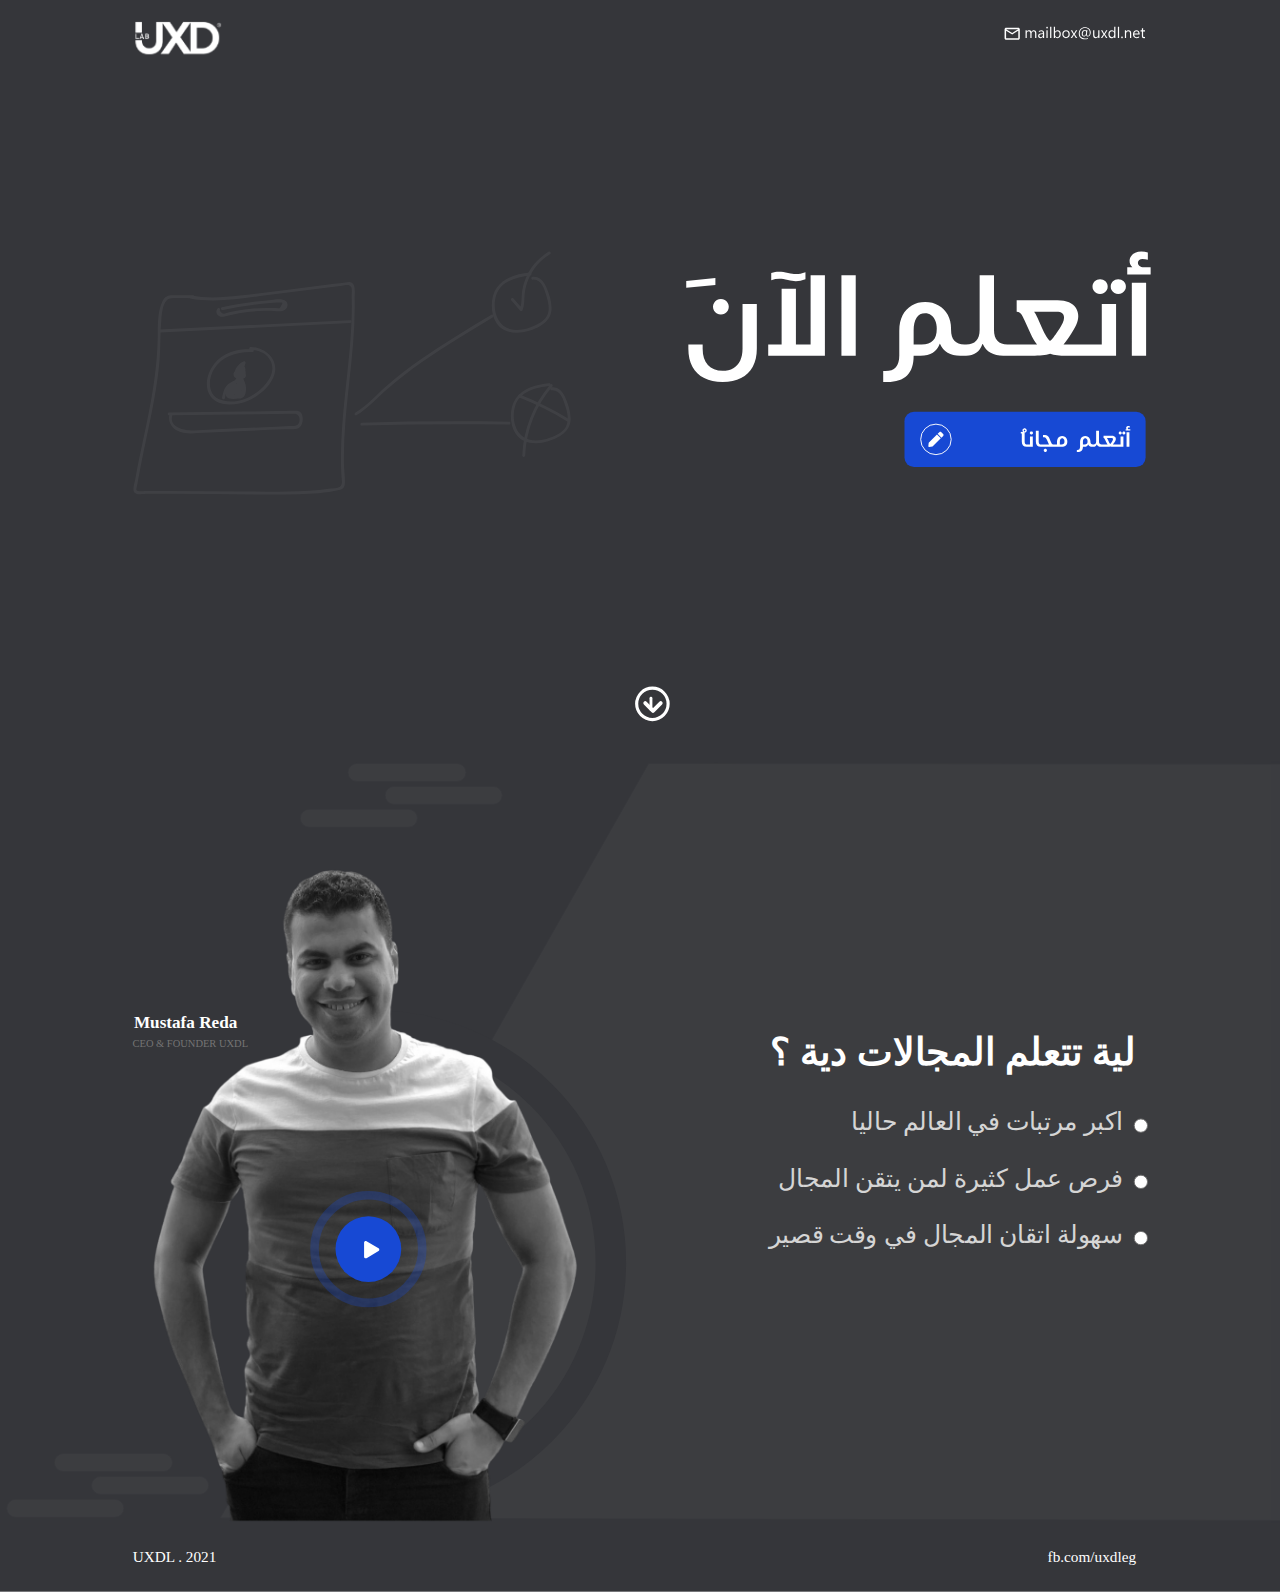
==== index.html @ 32e6969a "First" ====
<!DOCTYPE html>
<html>
<head>
<meta charset="utf-8"/>
<meta http-equiv="X-UA-Compatible" content="IE=edge"/>
<meta name="viewport" content="width=device-width, initial-scale=1.0">
<title>معمل تصميم تجربة المستخدم</title>
<link rel="stylesheet" type="text/css" id="applicationStylesheet" href="css/style.css"/>
<script id="applicationScript">
///////////////////////////////////////
// INITIALIZATION
///////////////////////////////////////

/**
 * Functionality for scaling, showing by media query, and navigation between multiple pages on a single page. 
 * Code subject to change.
 **/

if (window.console==null) { window["console"] = { log : function() {} } }; // some browsers do not set console

var Application = function() {
	// event constants
	this.prefix = "--web-";
	this.NAVIGATION_CHANGE = "viewChange";
	this.VIEW_NOT_FOUND = "viewNotFound";
	this.VIEW_CHANGE = "viewChange";
	this.VIEW_CHANGING = "viewChanging";
	this.STATE_NOT_FOUND = "stateNotFound";
	this.APPLICATION_COMPLETE = "applicationComplete";
	this.APPLICATION_RESIZE = "applicationResize";
	this.SIZE_STATE_NAME = "data-is-view-scaled";
	this.STATE_NAME = this.prefix + "state";

	this.lastTrigger = null;
	this.lastView = null;
	this.lastState = null;
	this.lastOverlay = null;
	this.currentView = null;
	this.currentState = null;
	this.currentOverlay = null;
	this.currentQuery = {index: 0, rule: null, mediaText: null, id: null};
	this.inclusionQuery = "(min-width: 0px)";
	this.exclusionQuery = "none and (min-width: 99999px)";
	this.LastModifiedDateLabelName = "LastModifiedDateLabel";
	this.viewScaleSliderId = "ViewScaleSliderInput";
	this.pageRefreshedName = "showPageRefreshedNotification";
	this.applicationStylesheet = null;
	this.mediaQueryDictionary = {};
	this.viewsDictionary = {};
	this.addedViews = [];
	this.views = {};
	this.viewIds = [];
	this.viewQueries = {};
	this.overlays = {};
	this.overlayIds = [];
	this.numberOfViews = 0;
	this.verticalPadding = 0;
	this.horizontalPadding = 0;
	this.stateName = null;
	this.viewScale = 1;
	this.viewLeft = 0;
	this.viewTop = 0;
	this.horizontalScrollbarsNeeded = false;
	this.verticalScrollbarsNeeded = false;

	// view settings
	this.showUpdateNotification = false;
	this.showNavigationControls = false;
	this.scaleViewsToFit = false;
	this.scaleToFitOnDoubleClick = false;
	this.actualSizeOnDoubleClick = false;
	this.scaleViewsOnResize = false;
	this.navigationOnKeypress = false;
	this.showViewName = false;
	this.enableDeepLinking = true;
	this.refreshPageForChanges = false;
	this.showRefreshNotifications = true;

	// view controls
	this.scaleViewSlider = null;
	this.lastModifiedLabel = null;
	this.supportsPopState = false; // window.history.pushState!=null;
	this.initialized = false;

	// refresh properties
	this.refreshDuration = 250;
	this.lastModifiedDate = null;
	this.refreshRequest = null;
	this.refreshInterval = null;
	this.refreshContent = null;
	this.refreshContentSize = null;
	this.refreshCheckContent = false;
	this.refreshCheckContentSize = false;

	var self = this;

	self.initialize = function(event) {
		var view = self.getVisibleView();
		var views = self.getVisibleViews();
		if (view==null) view = self.getInitialView();
		self.collectViews();
		self.collectOverlays();
		self.collectMediaQueries();

		for (let index = 0; index < views.length; index++) {
			var view = views[index];
			self.setViewOptions(view);
			self.setViewVariables(view);
			self.centerView(view);
		}

		// sometimes the body size is 0 so we call this now and again later
		if (self.initialized) {
			window.addEventListener(self.NAVIGATION_CHANGE, self.viewChangeHandler);
			window.addEventListener("keyup", self.keypressHandler);
			window.addEventListener("keypress", self.keypressHandler);
			window.addEventListener("resize", self.resizeHandler);
			window.document.addEventListener("dblclick", self.doubleClickHandler);

			if (self.supportsPopState) {
				window.addEventListener('popstate', self.popStateHandler);
			}
			else {
				window.addEventListener('hashchange', self.hashChangeHandler);
			}

			// we are ready to go
			window.dispatchEvent(new Event(self.APPLICATION_COMPLETE));
		}

		if (self.initialized==false) {
			if (self.enableDeepLinking) {
				self.syncronizeViewToURL();
			} 
	
			if (self.refreshPageForChanges) {
				self.setupRefreshForChanges();
			}
	
			self.initialized = true;
		}
		
		if (self.scaleViewsToFit) {
			self.viewScale = self.scaleViewToFit(view);
			
			if (self.viewScale<0) {
				setTimeout(self.scaleViewToFit, 500, view);
			}
		}
		else if (view) {
			self.viewScale = self.getViewScaleValue(view);
			self.centerView(view);
			self.updateSliderValue(self.viewScale);
		}
		else {
			// no view found
		}
	
		if (self.showUpdateNotification) {
			self.showNotification();
		}

		//"addEventListener" in window ? null : window.addEventListener = window.attachEvent;
		//"addEventListener" in document ? null : document.addEventListener = document.attachEvent;
	}


	///////////////////////////////////////
	// AUTO REFRESH 
	///////////////////////////////////////

	self.setupRefreshForChanges = function() {
		self.refreshRequest = new XMLHttpRequest();

		if (!self.refreshRequest) {
			return false;
		}

		// get document start values immediately
		self.requestRefreshUpdate();
	}

	/**
	 * Attempt to check the last modified date by the headers 
	 * or the last modified property from the byte array (experimental)
	 **/
	self.requestRefreshUpdate = function() {
		var url = document.location.href;
		var protocol = window.location.protocol;
		var method;
		
		try {

			if (self.refreshCheckContentSize) {
				self.refreshRequest.open('HEAD', url, true);
			}
			else if (self.refreshCheckContent) {
				self.refreshContent = document.documentElement.outerHTML;
				self.refreshRequest.open('GET', url, true);
				self.refreshRequest.responseType = "text";
			}
			else {

				// get page last modified date for the first call to compare to later
				if (self.lastModifiedDate==null) {

					// File system does not send headers in FF so get blob if possible
					if (protocol=="file:") {
						self.refreshRequest.open("GET", url, true);
						self.refreshRequest.responseType = "blob";
					}
					else {
						self.refreshRequest.open("HEAD", url, true);
						self.refreshRequest.responseType = "blob";
					}

					self.refreshRequest.onload = self.refreshOnLoadOnceHandler;

					// In some browsers (Chrome & Safari) this error occurs at send: 
					// 
					// Chrome - Access to XMLHttpRequest at 'file:///index.html' from origin 'null' 
					// has been blocked by CORS policy: 
					// Cross origin requests are only supported for protocol schemes: 
					// http, data, chrome, chrome-extension, https.
					// 
					// Safari - XMLHttpRequest cannot load file:///Users/user/Public/index.html. Cross origin requests are only supported for HTTP.
					// 
					// Solution is to run a local server, set local permissions or test in another browser
					self.refreshRequest.send(null);

					// In MS browsers the following behavior occurs possibly due to an AJAX call to check last modified date: 
					// 
					// DOM7011: The code on this page disabled back and forward caching.

					// In Brave (Chrome) error when on the server
					// index.js:221 HEAD https://www.example.com/ net::ERR_INSUFFICIENT_RESOURCES
					// self.refreshRequest.send(null);

				}
				else {
					self.refreshRequest = new XMLHttpRequest();
					self.refreshRequest.onreadystatechange = self.refreshHandler;
					self.refreshRequest.ontimeout = function() {
						self.log("Couldn't find page to check for updates");
					}
					
					var method;
					if (protocol=="file:") {
						method = "GET";
					}
					else {
						method = "HEAD";
					}

					//refreshRequest.open('HEAD', url, true);
					self.refreshRequest.open(method, url, true);
					self.refreshRequest.responseType = "blob";
					self.refreshRequest.send(null);
				}
			}
		}
		catch (error) {
			self.log("Refresh failed for the following reason:")
			self.log(error);
		}
	}

	self.refreshHandler = function() {
		var contentSize;

		try {

			if (self.refreshRequest.readyState === XMLHttpRequest.DONE) {
				
				if (self.refreshRequest.status === 2 || 
					self.refreshRequest.status === 200) {
					var pageChanged = false;

					self.updateLastModifiedLabel();

					if (self.refreshCheckContentSize) {
						var lastModifiedHeader = self.refreshRequest.getResponseHeader("Last-Modified");
						contentSize = self.refreshRequest.getResponseHeader("Content-Length");
						//lastModifiedDate = refreshRequest.getResponseHeader("Last-Modified");
						var headers = self.refreshRequest.getAllResponseHeaders();
						var hasContentHeader = headers.indexOf("Content-Length")!=-1;
						
						if (hasContentHeader) {
							contentSize = self.refreshRequest.getResponseHeader("Content-Length");

							// size has not been set yet
							if (self.refreshContentSize==null) {
								self.refreshContentSize = contentSize;
								// exit and let interval call this method again
								return;
							}

							if (contentSize!=self.refreshContentSize) {
								pageChanged = true;
							}
						}
					}
					else if (self.refreshCheckContent) {

						if (self.refreshRequest.responseText!=self.refreshContent) {
							pageChanged = true;
						}
					}
					else {
						lastModifiedHeader = self.getLastModified(self.refreshRequest);

						if (self.lastModifiedDate!=lastModifiedHeader) {
							self.log("lastModifiedDate:" + self.lastModifiedDate + ",lastModifiedHeader:" +lastModifiedHeader);
							pageChanged = true;
						}

					}

					
					if (pageChanged) {
						clearInterval(self.refreshInterval);
						self.refreshUpdatedPage();
						return;
					}

				}
				else {
					self.log('There was a problem with the request.');
				}

			}
		}
		catch( error ) {
			//console.log('Caught Exception: ' + error);
		}
	}

	self.refreshOnLoadOnceHandler = function(event) {

		// get the last modified date
		if (self.refreshRequest.response) {
			self.lastModifiedDate = self.getLastModified(self.refreshRequest);

			if (self.lastModifiedDate!=null) {

				if (self.refreshInterval==null) {
					self.refreshInterval = setInterval(self.requestRefreshUpdate, self.refreshDuration);
				}
			}
			else {
				self.log("Could not get last modified date from the server");
			}
		}
	}

	self.refreshUpdatedPage = function() {
		if (self.showRefreshNotifications) {
			var date = new Date().setTime((new Date().getTime()+10000));
			document.cookie = encodeURIComponent(self.pageRefreshedName) + "=true" + "; max-age=6000;" + " path=/";
		}

		document.location.reload(true);
	}

	self.showNotification = function(duration) {
		var notificationID = self.pageRefreshedName+"ID";
		var notification = document.getElementById(notificationID);
		if (duration==null) duration = 4000;

		if (notification!=null) {return;}

		notification = document.createElement("div");
		notification.id = notificationID;
		notification.textContent = "PAGE UPDATED";
		var styleRule = ""
		styleRule = "position: fixed; padding: 7px 16px 6px 16px; font-family: Arial, sans-serif; font-size: 10px; font-weight: bold; left: 50%;";
		styleRule += "top: 20px; background-color: rgba(0,0,0,.5); border-radius: 12px; color:rgb(235, 235, 235); transition: all 2s linear;";
		styleRule += "transform: translateX(-50%); letter-spacing: .5px; filter: drop-shadow(2px 2px 6px rgba(0, 0, 0, .1))";
		notification.setAttribute("style", styleRule);

		notification.className= "PageRefreshedClass";
		
		document.body.appendChild(notification);

		setTimeout(function() {
			notification.style.opacity = "0";
			notification.style.filter = "drop-shadow( 0px 0px 0px rgba(0,0,0, .5))";
			setTimeout(function() {
				notification.parentNode.removeChild(notification);
			}, duration)
		}, duration);

		document.cookie = encodeURIComponent(self.pageRefreshedName) + "=; max-age=1; path=/";
	}

	/**
	 * Get the last modified date from the header 
	 * or file object after request has been received
	 **/
	self.getLastModified = function(request) {
		var date;

		// file protocol - FILE object with last modified property
		if (request.response && request.response.lastModified) {
			date = request.response.lastModified;
		}
		
		// http protocol - check headers
		if (date==null) {
			date = request.getResponseHeader("Last-Modified");
		}

		return date;
	}

	self.updateLastModifiedLabel = function() {
		var labelValue = "";
		
		if (self.lastModifiedLabel==null) {
			self.lastModifiedLabel = document.getElementById("LastModifiedLabel");
		}

		if (self.lastModifiedLabel) {
			var seconds = parseInt(((new Date().getTime() - Date.parse(document.lastModified)) / 1000 / 60) * 100 + "");
			var minutes = 0;
			var hours = 0;

			if (seconds < 60) {
				seconds = Math.floor(seconds/10)*10;
				labelValue = seconds + " seconds";
			}
			else {
				minutes = parseInt((seconds/60) + "");

				if (minutes>60) {
					hours = parseInt((seconds/60/60) +"");
					labelValue += hours==1 ? " hour" : " hours";
				}
				else {
					labelValue = minutes+"";
					labelValue += minutes==1 ? " minute" : " minutes";
				}
			}
			
			if (seconds<10) {
				labelValue = "Updated now";
			}
			else {
				labelValue = "Updated " + labelValue + " ago";
			}

			if (self.lastModifiedLabel.firstElementChild) {
				self.lastModifiedLabel.firstElementChild.textContent = labelValue;

			}
			else if ("textContent" in self.lastModifiedLabel) {
				self.lastModifiedLabel.textContent = labelValue;
			}
		}
	}

	self.getShortString = function(string, length) {
		if (length==null) length = 30;
		string = string!=null ? string.substr(0, length).replace(/\n/g, "") : "[String is null]";
		return string;
	}

	self.getShortNumber = function(value, places) {
		if (places==null || places<1) places = 4;
		value = Math.round(value * Math.pow(10,places)) / Math.pow(10, places);
		return value;
	}

	///////////////////////////////////////
	// NAVIGATION CONTROLS
	///////////////////////////////////////

	self.updateViewLabel = function() {
		var viewNavigationLabel = document.getElementById("ViewNavigationLabel");
		var view = self.getVisibleView();
		var viewIndex = view ? self.getViewIndex(view) : -1;
		var viewName = view ? self.getViewPreferenceValue(view, self.prefix + "view-name") : null;
		var viewId = view ? view.id : null;

		if (viewNavigationLabel && view) {
			if (viewName && viewName.indexOf('"')!=-1) {
				viewName = viewName.replace(/"/g, "");
			}

			if (self.showViewName) {
				viewNavigationLabel.textContent = viewName;
				self.setTooltip(viewNavigationLabel, viewIndex + 1 + " of " + self.numberOfViews);
			}
			else {
				viewNavigationLabel.textContent = viewIndex + 1 + " of " + self.numberOfViews;
				self.setTooltip(viewNavigationLabel, viewName);
			}

		}
	}

	self.updateURL = function(view) {
		view = view == null ? self.getVisibleView() : view;
		var viewId = view ? view.id : null
		var viewFragment = view ? "#"+ viewId : null;

		if (viewId && self.viewIds.length>1 && self.enableDeepLinking) {

			if (self.supportsPopState==false) {
				self.setFragment(viewId);
			}
			else {
				if (viewFragment!=window.location.hash) {

					if (window.location.hash==null) {
						window.history.replaceState({name:viewId}, null, viewFragment);
					}
					else {
						window.history.pushState({name:viewId}, null, viewFragment);
					}
				}
			}
		}
	}

	self.updateURLState = function(view, stateName) {
		stateName = view && (stateName=="" || stateName==null) ? self.getStateNameByViewId(view.id) : stateName;

		if (self.supportsPopState==false) {
			self.setFragment(stateName);
		}
		else {
			if (stateName!=window.location.hash) {

				if (window.location.hash==null) {
					window.history.replaceState({name:view.viewId}, null, stateName);
				}
				else {
					window.history.pushState({name:view.viewId}, null, stateName);
				}
			}
		}
	}

	self.setFragment = function(value) {
		window.location.hash = "#" + value;
	}

	self.setTooltip = function(element, value) {
		// setting the tooltip in edge causes a page crash on hover
		if (/Edge/.test(navigator.userAgent)) { return; }

		if ("title" in element) {
			element.title = value;
		}
	}

	self.getStylesheetRules = function(styleSheet) {
		try {
			if (styleSheet) return styleSheet.cssRules || styleSheet.rules;
	
			return document.styleSheets[0]["cssRules"] || document.styleSheets[0]["rules"];
		}
		catch (error) {
			// ERRORS:
			// SecurityError: The operation is insecure.
			// Errors happen when script loads before stylesheet or loading an external css locally

			// InvalidAccessError: A parameter or an operation is not supported by the underlying object
			// Place script after stylesheet

			console.log(error);
			if (error.toString().indexOf("The operation is insecure")!=-1) {
				console.log("Load the stylesheet before the script or load the stylesheet inline until it can be loaded on a server")
			}
			return [];
		}
	}

	/**
	 * If single page application hide all of the views. 
	 * @param {Number} selectedIndex if provided shows the view at index provided
	 **/
	self.hideViews = function(selectedIndex, animation) {
		var rules = self.getStylesheetRules();
		var queryIndex = 0;
		var numberOfRules = rules!=null ? rules.length : 0;

		// loop through rules and hide media queries except selected
		for (var i=0;i<numberOfRules;i++) {
			var rule = rules[i];

			if (rule.media!=null) {

				if (queryIndex==selectedIndex) {
					self.currentQuery.mediaText = rule.conditionText;
					self.currentQuery.index = selectedIndex;
					self.currentQuery.rule = rule;
					self.enableMediaQuery(rule);
				}
				else {
					if (animation) {
						self.fadeOut(rule)
					}
					else {
						self.disableMediaQuery(rule);
					}
				}
				
				queryIndex++;
			}
		}

		self.numberOfViews = queryIndex;
		self.updateViewLabel();
		self.updateURL();

		self.dispatchViewChange();

		var view = self.getVisibleView();
		var viewIndex = view ? self.getViewIndex(view) : -1;

		return viewIndex==selectedIndex ? view : null;
	}

	/**
	 * Hide view
	 * @param {Object} view element to hide
	 **/
	self.hideView = function(view) {
		var rule = view ? self.mediaQueryDictionary[view.id] : null;

		if (rule) {
			self.disableMediaQuery(rule);
		}
	}

	/**
	 * Hide overlay
	 * @param {Object} overlay element to hide
	 **/
	self.hideOverlay = function(overlay) {
		var rule = overlay ? self.mediaQueryDictionary[overlay.id] : null;

		if (rule) {
			self.disableMediaQuery(rule);

			//if (self.showByMediaQuery) {
				overlay.style.display = "none";
			//}
		}
	}

	/**
	 * Show the view by media query. Does not hide current views
	 * Sets view options by default
	 * @param {Object} view element to show
	 * @param {Boolean} setViewOptions sets view options if null or true
	 */
	self.showViewByMediaQuery = function(view, setViewOptions) {
		var id = view ? view.id : null;
		var query = id ? self.mediaQueryDictionary[id] : null;
		var isOverlay = view ? self.isOverlay(view) : false;
		setViewOptions = setViewOptions==null ? true : setViewOptions;

		if (query) {
			self.enableMediaQuery(query);

			if (isOverlay && view && setViewOptions) {
				self.setViewVariables(null, view);
			}
			else {
				if (view && setViewOptions) self.setViewOptions(view);
				if (view && setViewOptions) self.setViewVariables(view);
			}
		}
	}

	/**
	 * Show the view. Does not hide current views
	 */
	self.showView = function(view, setViewOptions) {
		var id = view ? view.id : null;
		var query = id ? self.mediaQueryDictionary[id] : null;
		var display = null;
		setViewOptions = setViewOptions==null ? true : setViewOptions;

		if (query) {
			self.enableMediaQuery(query);
			if (view==null) view =self.getVisibleView();
			if (view && setViewOptions) self.setViewOptions(view);
		}
		else if (id) {
			display = window.getComputedStyle(view).getPropertyValue("display");
			if (display=="" || display=="none") {
				view.style.display = "block";
			}
		}

		if (view) {
			if (self.currentView!=null) {
				self.lastView = self.currentView;
			}

			self.currentView = view;
		}
	}

	self.showViewById = function(id, setViewOptions) {
		var view = id ? self.getViewById(id) : null;

		if (view) {
			self.showView(view);
			return;
		}

		self.log("View not found '" + id + "'");
	}

	self.getElementView = function(element) {
		var view = element;
		var viewFound = false;

		while (viewFound==false || view==null) {
			if (view && self.viewsDictionary[view.id]) {
				return view;
			}
			view = view.parentNode;
		}
	}

	/**
	 * Show overlay over view
	 * @param {Event | HTMLElement} event event or html element with styles applied
	 * @param {String} id id of view or view reference
	 * @param {Number} x x location
	 * @param {Number} y y location
	 */
	self.showOverlay = function(event, id, x, y) {
		var overlay = id && typeof id === 'string' ? self.getViewById(id) : id ? id : null;
		var query = overlay ? self.mediaQueryDictionary[overlay.id] : null;
		var centerHorizontally = false;
		var centerVertically = false;
		var anchorLeft = false;
		var anchorTop = false;
		var anchorRight = false;
		var anchorBottom = false;
		var display = null;
		var reparent = true;
		var view = null;
		
		if (overlay==null || overlay==false) {
			self.log("Overlay not found, '"+ id + "'");
			return;
		}

		// get enter animation - event target must have css variables declared
		if (event) {
			var button = event.currentTarget || event; // can be event or htmlelement
			var buttonComputedStyles = getComputedStyle(button);
			var actionTargetValue = buttonComputedStyles.getPropertyValue(self.prefix+"action-target").trim();
			var animation = buttonComputedStyles.getPropertyValue(self.prefix+"animation").trim();
			var isAnimated = animation!="";
			var targetType = buttonComputedStyles.getPropertyValue(self.prefix+"action-type").trim();
			var actionTarget = self.application ? null : self.getElement(actionTargetValue);
			var actionTargetStyles = actionTarget ? actionTarget.style : null;

			if (actionTargetStyles) {
				actionTargetStyles.setProperty("animation", animation);
			}

			if ("stopImmediatePropagation" in event) {
				event.stopImmediatePropagation();
			}
		}
		
		if (self.application==false || targetType=="page") {
			document.location.href = "./" + actionTargetValue;
			return;
		}

		// remove any current overlays
		if (self.currentOverlay) {

			// act as switch if same button
			if (self.currentOverlay==actionTarget || self.currentOverlay==null) {
				if (self.lastTrigger==button) {
					self.removeOverlay(isAnimated);
					return;
				}
			}
			else {
				self.removeOverlay(isAnimated);
			}
		}

		if (reparent) {
			view = self.getElementView(button);
			if (view) {
				view.appendChild(overlay);
			}
		}

		if (query) {
			//self.setElementAnimation(overlay, null);
			//overlay.style.animation = animation;
			self.enableMediaQuery(query);
			
			var display = overlay && overlay.style.display;
			
			if (overlay && display=="" || display=="none") {
				overlay.style.display = "block";
				//self.setViewOptions(overlay);
			}

			// add animation defined in event target style declaration
			if (animation && self.supportAnimations) {
				self.fadeIn(overlay, false, animation);
			}
		}
		else if (id) {

			display = window.getComputedStyle(overlay).getPropertyValue("display");

			if (display=="" || display=="none") {
				overlay.style.display = "block";
			}

			// add animation defined in event target style declaration
			if (animation && self.supportAnimations) {
				self.fadeIn(overlay, false, animation);
			}
		}

		// do not set x or y position if centering
		var horizontal = self.prefix + "center-horizontally";
		var vertical = self.prefix + "center-vertically";
		var style = overlay.style;
		var transform = [];

		centerHorizontally = self.getIsStyleDefined(id, horizontal) ? self.getViewPreferenceBoolean(overlay, horizontal) : false;
		centerVertically = self.getIsStyleDefined(id, vertical) ? self.getViewPreferenceBoolean(overlay, vertical) : false;
		anchorLeft = self.getIsStyleDefined(id, "left");
		anchorRight = self.getIsStyleDefined(id, "right");
		anchorTop = self.getIsStyleDefined(id, "top");
		anchorBottom = self.getIsStyleDefined(id, "bottom");

		
		if (self.viewsDictionary[overlay.id] && self.viewsDictionary[overlay.id].styleDeclaration) {
			style = self.viewsDictionary[overlay.id].styleDeclaration.style;
		}
		
		if (centerHorizontally) {
			style.left = "50%";
			style.transformOrigin = "0 0";
			transform.push("translateX(-50%)");
		}
		else if (anchorRight && anchorLeft) {
			style.left = x + "px";
		}
		else if (anchorRight) {
			//style.right = x + "px";
		}
		else {
			style.left = x + "px";
		}
		
		if (centerVertically) {
			style.top = "50%";
			transform.push("translateY(-50%)");
			style.transformOrigin = "0 0";
		}
		else if (anchorTop && anchorBottom) {
			style.top = y + "px";
		}
		else if (anchorBottom) {
			//style.bottom = y + "px";
		}
		else {
			style.top = y + "px";
		}

		if (transform.length) {
			style.transform = transform.join(" ");
		}

		self.currentOverlay = overlay;
		self.lastTrigger = button;
	}

	self.goBack = function() {
		if (self.currentOverlay) {
			self.removeOverlay();
		}
		else if (self.lastView) {
			self.goToView(self.lastView.id);
		}
	}

	self.removeOverlay = function(animate) {
		var overlay = self.currentOverlay;
		animate = animate===false ? false : true;

		if (overlay) {
			var style = overlay.style;
			
			if (style.animation && self.supportAnimations && animate) {
				self.reverseAnimation(overlay, true);

				var duration = self.getAnimationDuration(style.animation, true);
		
				setTimeout(function() {
					self.setElementAnimation(overlay, null);
					self.hideOverlay(overlay);
					self.currentOverlay = null;
				}, duration);
			}
			else {
				self.setElementAnimation(overlay, null);
				self.hideOverlay(overlay);
				self.currentOverlay = null;
			}
		}
	}

	/**
	 * Reverse the animation and hide after
	 * @param {Object} target element with animation
	 * @param {Boolean} hide hide after animation ends
	 */
	self.reverseAnimation = function(target, hide) {
		var lastAnimation = null;
		var style = target.style;

		style.animationPlayState = "paused";
		lastAnimation = style.animation;
		style.animation = null;
		style.animationPlayState = "paused";

		if (hide) {
			//target.addEventListener("animationend", self.animationEndHideHandler);
	
			var duration = self.getAnimationDuration(lastAnimation, true);
			var isOverlay = self.isOverlay(target);
	
			setTimeout(function() {
				self.setElementAnimation(target, null);

				if (isOverlay) {
					self.hideOverlay(target);
				}
				else {
					self.hideView(target);
				}
			}, duration);
		}

		setTimeout(function() {
			style.animation = lastAnimation;
			style.animationPlayState = "paused";
			style.animationDirection = "reverse";
			style.animationPlayState = "running";
		}, 30);
	}

	self.animationEndHandler = function(event) {
		var target = event.currentTarget;
		self.dispatchEvent(new Event(event.type));
	}

	self.isOverlay = function(view) {
		var result = view ? self.getViewPreferenceBoolean(view, self.prefix + "is-overlay") : false;

		return result;
	}

	self.animationEndHideHandler = function(event) {
		var target = event.currentTarget;
		self.setViewVariables(null, target);
		self.hideView(target);
		target.removeEventListener("animationend", self.animationEndHideHandler);
	}

	self.animationEndShowHandler = function(event) {
		var target = event.currentTarget;
		target.removeEventListener("animationend", self.animationEndShowHandler);
	}

	self.setViewOptions = function(view) {

		if (view) {
			self.minimumScale = self.getViewPreferenceValue(view, self.prefix + "minimum-scale");
			self.maximumScale = self.getViewPreferenceValue(view, self.prefix + "maximum-scale");
			self.scaleViewsToFit = self.getViewPreferenceBoolean(view, self.prefix + "scale-to-fit");
			self.scaleToFitType = self.getViewPreferenceValue(view, self.prefix + "scale-to-fit-type");
			self.scaleToFitOnDoubleClick = self.getViewPreferenceBoolean(view, self.prefix + "scale-on-double-click");
			self.actualSizeOnDoubleClick = self.getViewPreferenceBoolean(view, self.prefix + "actual-size-on-double-click");
			self.scaleViewsOnResize = self.getViewPreferenceBoolean(view, self.prefix + "scale-on-resize");
			self.enableScaleUp = self.getViewPreferenceBoolean(view, self.prefix + "enable-scale-up");
			self.centerHorizontally = self.getViewPreferenceBoolean(view, self.prefix + "center-horizontally");
			self.centerVertically = self.getViewPreferenceBoolean(view, self.prefix + "center-vertically");
			self.navigationOnKeypress = self.getViewPreferenceBoolean(view, self.prefix + "navigate-on-keypress");
			self.showViewName = self.getViewPreferenceBoolean(view, self.prefix + "show-view-name");
			self.refreshPageForChanges = self.getViewPreferenceBoolean(view, self.prefix + "refresh-for-changes");
			self.refreshPageForChangesInterval = self.getViewPreferenceValue(view, self.prefix + "refresh-interval");
			self.showNavigationControls = self.getViewPreferenceBoolean(view, self.prefix + "show-navigation-controls");
			self.scaleViewSlider = self.getViewPreferenceBoolean(view, self.prefix + "show-scale-controls");
			self.enableDeepLinking = self.getViewPreferenceBoolean(view, self.prefix + "enable-deep-linking");
			self.singlePageApplication = self.getViewPreferenceBoolean(view, self.prefix + "application");
			self.showByMediaQuery = self.getViewPreferenceBoolean(view, self.prefix + "show-by-media-query");
			self.showUpdateNotification = document.cookie!="" ? document.cookie.indexOf(self.pageRefreshedName)!=-1 : false;
			self.imageComparisonDuration = self.getViewPreferenceValue(view, self.prefix + "image-comparison-duration");
			self.supportAnimations = self.getViewPreferenceBoolean(view, self.prefix + "enable-animations", true);

			if (self.scaleViewsToFit) {
				var newScaleValue = self.scaleViewToFit(view);
				
				if (newScaleValue<0) {
					setTimeout(self.scaleViewToFit, 500, view);
				}
			}
			else {
				self.viewScale = self.getViewScaleValue(view);
				self.viewToFitWidthScale = self.getViewFitToViewportWidthScale(view, self.enableScaleUp)
				self.viewToFitHeightScale = self.getViewFitToViewportScale(view, self.enableScaleUp);
				self.updateSliderValue(self.viewScale);
			}

			if (self.imageComparisonDuration!=null) {
				// todo
			}

			if (self.refreshPageForChangesInterval!=null) {
				self.refreshDuration = Number(self.refreshPageForChangesInterval);
			}
		}
	}

	self.previousView = function(event) {
		var rules = self.getStylesheetRules();
		var view = self.getVisibleView()
		var index = view ? self.getViewIndex(view) : -1;
		var prevQueryIndex = index!=-1 ? index-1 : self.currentQuery.index-1;
		var queryIndex = 0;
		var numberOfRules = rules!=null ? rules.length : 0;

		if (event) {
			event.stopImmediatePropagation();
		}

		if (prevQueryIndex<0) {
			return;
		}

		// loop through rules and hide media queries except selected
		for (var i=0;i<numberOfRules;i++) {
			var rule = rules[i];
			
			if (rule.media!=null) {

				if (queryIndex==prevQueryIndex) {
					self.currentQuery.mediaText = rule.conditionText;
					self.currentQuery.index = prevQueryIndex;
					self.currentQuery.rule = rule;
					self.enableMediaQuery(rule);
					self.updateViewLabel();
					self.updateURL();
					self.dispatchViewChange();
				}
				else {
					self.disableMediaQuery(rule);
				}

				queryIndex++;
			}
		}
	}

	self.nextView = function(event) {
		var rules = self.getStylesheetRules();
		var view = self.getVisibleView();
		var index = view ? self.getViewIndex(view) : -1;
		var nextQueryIndex = index!=-1 ? index+1 : self.currentQuery.index+1;
		var queryIndex = 0;
		var numberOfRules = rules!=null ? rules.length : 0;
		var numberOfMediaQueries = self.getNumberOfMediaRules();

		if (event) {
			event.stopImmediatePropagation();
		}

		if (nextQueryIndex>=numberOfMediaQueries) {
			return;
		}

		// loop through rules and hide media queries except selected
		for (var i=0;i<numberOfRules;i++) {
			var rule = rules[i];
			
			if (rule.media!=null) {

				if (queryIndex==nextQueryIndex) {
					self.currentQuery.mediaText = rule.conditionText;
					self.currentQuery.index = nextQueryIndex;
					self.currentQuery.rule = rule;
					self.enableMediaQuery(rule);
					self.updateViewLabel();
					self.updateURL();
					self.dispatchViewChange();
				}
				else {
					self.disableMediaQuery(rule);
				}

				queryIndex++;
			}
		}
	}

	/**
	 * Enables a view via media query
	 */
	self.enableMediaQuery = function(rule) {

		try {
			rule.media.mediaText = self.inclusionQuery;
		}
		catch(error) {
			//self.log(error);
			rule.conditionText = self.inclusionQuery;
		}
	}

	self.disableMediaQuery = function(rule) {

		try {
			rule.media.mediaText = self.exclusionQuery;
		}
		catch(error) {
			rule.conditionText = self.exclusionQuery;
		}
	}

	self.dispatchViewChange = function() {
		try {
			var event = new Event(self.NAVIGATION_CHANGE);
			window.dispatchEvent(event);
		}
		catch (error) {
			// In IE 11: Object doesn't support this action
		}
	}

	self.getNumberOfMediaRules = function() {
		var rules = self.getStylesheetRules();
		var numberOfRules = rules ? rules.length : 0;
		var numberOfQueries = 0;

		for (var i=0;i<numberOfRules;i++) {
			if (rules[i].media!=null) { numberOfQueries++; }
		}
		
		return numberOfQueries;
	}

	/////////////////////////////////////////
	// VIEW SCALE 
	/////////////////////////////////////////

	self.sliderChangeHandler = function(event) {
		var value = self.getShortNumber(event.currentTarget.value/100);
		var view = self.getVisibleView();
		self.setViewScaleValue(view, false, value, true);
	}

	self.updateSliderValue = function(scale) {
		var slider = document.getElementById(self.viewScaleSliderId);
		var tooltip = parseInt(scale * 100 + "") + "%";
		var inputType;
		var inputValue;
		
		if (slider) {
			inputValue = self.getShortNumber(scale * 100);
			if (inputValue!=slider["value"]) {
				slider["value"] = inputValue;
			}
			inputType = slider.getAttributeNS(null, "type");

			if (inputType!="range") {
				// input range is not supported
				slider.style.display = "none";
			}

			self.setTooltip(slider, tooltip);
		}
	}

	self.viewChangeHandler = function(event) {
		var view = self.getVisibleView();
		var matrix = view ? getComputedStyle(view).transform : null;
		
		if (matrix) {
			self.viewScale = self.getViewScaleValue(view);
			
			var scaleNeededToFit = self.getViewFitToViewportScale(view);
			var isViewLargerThanViewport = scaleNeededToFit<1;
			
			// scale large view to fit if scale to fit is enabled
			if (self.scaleViewsToFit) {
				self.scaleViewToFit(view);
			}
			else {
				self.updateSliderValue(self.viewScale);
			}
		}
	}

	self.getViewScaleValue = function(view) {
		var matrix = getComputedStyle(view).transform;

		if (matrix) {
			var matrixArray = matrix.replace("matrix(", "").split(",");
			var scaleX = parseFloat(matrixArray[0]);
			var scaleY = parseFloat(matrixArray[3]);
			var scale = Math.min(scaleX, scaleY);
		}

		return scale;
	}

	/**
	 * Scales view to scale. 
	 * @param {Object} view view to scale. views are in views array
	 * @param {Boolean} scaleToFit set to true to scale to fit. set false to use desired scale value
	 * @param {Number} desiredScale scale to define. not used if scale to fit is false
	 * @param {Boolean} isSliderChange indicates if slider is callee
	 */
	self.setViewScaleValue = function(view, scaleToFit, desiredScale, isSliderChange) {
		var enableScaleUp = self.enableScaleUp;
		var scaleToFitType = self.scaleToFitType;
		var minimumScale = self.minimumScale;
		var maximumScale = self.maximumScale;
		var hasMinimumScale = !isNaN(minimumScale) && minimumScale!="";
		var hasMaximumScale = !isNaN(maximumScale) && maximumScale!="";
		var scaleNeededToFit = self.getViewFitToViewportScale(view, enableScaleUp);
		var scaleNeededToFitWidth = self.getViewFitToViewportWidthScale(view, enableScaleUp);
		var scaleNeededToFitHeight = self.getViewFitToViewportHeightScale(view, enableScaleUp);
		var scaleToFitFull = self.getViewFitToViewportScale(view, true);
		var scaleToFitFullWidth = self.getViewFitToViewportWidthScale(view, true);
		var scaleToFitFullHeight = self.getViewFitToViewportHeightScale(view, true);
		var scaleToWidth = scaleToFitType=="width";
		var scaleToHeight = scaleToFitType=="height";
		var shrunkToFit = false;
		var topPosition = null;
		var leftPosition = null;
		var translateY = null;
		var translateX = null;
		var transformValue = "";
		var canCenterVertically = true;
		var canCenterHorizontally = true;
		var style = view.style;

		if (view && self.viewsDictionary[view.id] && self.viewsDictionary[view.id].styleDeclaration) {
			style = self.viewsDictionary[view.id].styleDeclaration.style;
		}

		if (scaleToFit && isSliderChange!=true) {
			if (scaleToFitType=="fit" || scaleToFitType=="") {
				desiredScale = scaleNeededToFit;
			}
			else if (scaleToFitType=="width") {
				desiredScale = scaleNeededToFitWidth;
			}
			else if (scaleToFitType=="height") {
				desiredScale = scaleNeededToFitHeight;
			}
		}
		else {
			if (isNaN(desiredScale)) {
				desiredScale = 1;
			}
		}

		self.updateSliderValue(desiredScale);
		
		// scale to fit width
		if (scaleToWidth && scaleToHeight==false) {
			canCenterVertically = scaleNeededToFitHeight>=scaleNeededToFitWidth;
			canCenterHorizontally = scaleNeededToFitWidth>=1 && enableScaleUp==false;

			if (isSliderChange) {
				canCenterHorizontally = desiredScale<scaleToFitFullWidth;
			}
			else if (scaleToFit) {
				desiredScale = scaleNeededToFitWidth;
			}

			if (hasMinimumScale) {
				desiredScale = Math.max(desiredScale, Number(minimumScale));
			}

			if (hasMaximumScale) {
				desiredScale = Math.min(desiredScale, Number(maximumScale));
			}

			desiredScale = self.getShortNumber(desiredScale);

			canCenterHorizontally = self.canCenterHorizontally(view, "width", enableScaleUp, desiredScale, minimumScale, maximumScale);
			canCenterVertically = self.canCenterVertically(view, "width", enableScaleUp, desiredScale, minimumScale, maximumScale);

			if (desiredScale>1 && (enableScaleUp || isSliderChange)) {
				transformValue = "scale(" + desiredScale + ")";
			}
			else if (desiredScale>=1 && enableScaleUp==false) {
				transformValue = "scale(" + 1 + ")";
			}
			else {
				transformValue = "scale(" + desiredScale + ")";
			}

			if (self.centerVertically) {
				if (canCenterVertically) {
					translateY = "-50%";
					topPosition = "50%";
				}
				else {
					translateY = "0";
					topPosition = "0";
				}
				
				if (style.top != topPosition) {
					style.top = topPosition + "";
				}

				if (canCenterVertically) {
					transformValue += " translateY(" + translateY+ ")";
				}
			}

			if (self.centerHorizontally) {
				if (canCenterHorizontally) {
					translateX = "-50%";
					leftPosition = "50%";
				}
				else {
					translateX = "0";
					leftPosition = "0";
				}

				if (style.left != leftPosition) {
					style.left = leftPosition + "";
				}

				if (canCenterHorizontally) {
					transformValue += " translateX(" + translateX+ ")";
				}
			}

			style.transformOrigin = "0 0";
			style.transform = transformValue;

			self.viewScale = desiredScale;
			self.viewToFitWidthScale = scaleNeededToFitWidth;
			self.viewToFitHeightScale = scaleNeededToFitHeight;
			self.viewLeft = leftPosition;
			self.viewTop = topPosition;

			return desiredScale;
		}

		// scale to fit height
		if (scaleToHeight && scaleToWidth==false) {
			//canCenterVertically = scaleNeededToFitHeight>=scaleNeededToFitWidth;
			//canCenterHorizontally = scaleNeededToFitHeight<=scaleNeededToFitWidth && enableScaleUp==false;
			canCenterVertically = scaleNeededToFitHeight>=scaleNeededToFitWidth;
			canCenterHorizontally = scaleNeededToFitWidth>=1 && enableScaleUp==false;
			
			if (isSliderChange) {
				canCenterHorizontally = desiredScale<scaleToFitFullHeight;
			}
			else if (scaleToFit) {
				desiredScale = scaleNeededToFitHeight;
			}

			if (hasMinimumScale) {
				desiredScale = Math.max(desiredScale, Number(minimumScale));
			}

			if (hasMaximumScale) {
				desiredScale = Math.min(desiredScale, Number(maximumScale));
				//canCenterVertically = desiredScale>=scaleNeededToFitHeight && enableScaleUp==false;
			}

			desiredScale = self.getShortNumber(desiredScale);

			canCenterHorizontally = self.canCenterHorizontally(view, "height", enableScaleUp, desiredScale, minimumScale, maximumScale);
			canCenterVertically = self.canCenterVertically(view, "height", enableScaleUp, desiredScale, minimumScale, maximumScale);

			if (desiredScale>1 && (enableScaleUp || isSliderChange)) {
				transformValue = "scale(" + desiredScale + ")";
			}
			else if (desiredScale>=1 && enableScaleUp==false) {
				transformValue = "scale(" + 1 + ")";
			}
			else {
				transformValue = "scale(" + desiredScale + ")";
			}

			if (self.centerHorizontally) {
				if (canCenterHorizontally) {
					translateX = "-50%";
					leftPosition = "50%";
				}
				else {
					translateX = "0";
					leftPosition = "0";
				}

				if (style.left != leftPosition) {
					style.left = leftPosition + "";
				}

				if (canCenterHorizontally) {
					transformValue += " translateX(" + translateX+ ")";
				}
			}

			if (self.centerVertically) {
				if (canCenterVertically) {
					translateY = "-50%";
					topPosition = "50%";
				}
				else {
					translateY = "0";
					topPosition = "0";
				}
				
				if (style.top != topPosition) {
					style.top = topPosition + "";
				}

				if (canCenterVertically) {
					transformValue += " translateY(" + translateY+ ")";
				}
			}

			style.transformOrigin = "0 0";
			style.transform = transformValue;

			self.viewScale = desiredScale;
			self.viewToFitWidthScale = scaleNeededToFitWidth;
			self.viewToFitHeightScale = scaleNeededToFitHeight;
			self.viewLeft = leftPosition;
			self.viewTop = topPosition;

			return scaleNeededToFitHeight;
		}

		if (scaleToFitType=="fit") {
			//canCenterVertically = scaleNeededToFitHeight>=scaleNeededToFitWidth;
			//canCenterHorizontally = scaleNeededToFitWidth>=scaleNeededToFitHeight;
			canCenterVertically = scaleNeededToFitHeight>=scaleNeededToFit;
			canCenterHorizontally = scaleNeededToFitWidth>=scaleNeededToFit;

			if (hasMinimumScale) {
				desiredScale = Math.max(desiredScale, Number(minimumScale));
			}

			desiredScale = self.getShortNumber(desiredScale);

			if (isSliderChange || scaleToFit==false) {
				canCenterVertically = scaleToFitFullHeight>=desiredScale;
				canCenterHorizontally = desiredScale<scaleToFitFullWidth;
			}
			else if (scaleToFit) {
				desiredScale = scaleNeededToFit;
			}

			transformValue = "scale(" + desiredScale + ")";

			//canCenterHorizontally = self.canCenterHorizontally(view, "fit", false, desiredScale);
			//canCenterVertically = self.canCenterVertically(view, "fit", false, desiredScale);
			
			if (self.centerVertically) {
				if (canCenterVertically) {
					translateY = "-50%";
					topPosition = "50%";
				}
				else {
					translateY = "0";
					topPosition = "0";
				}
				
				if (style.top != topPosition) {
					style.top = topPosition + "";
				}

				if (canCenterVertically) {
					transformValue += " translateY(" + translateY+ ")";
				}
			}

			if (self.centerHorizontally) {
				if (canCenterHorizontally) {
					translateX = "-50%";
					leftPosition = "50%";
				}
				else {
					translateX = "0";
					leftPosition = "0";
				}

				if (style.left != leftPosition) {
					style.left = leftPosition + "";
				}

				if (canCenterHorizontally) {
					transformValue += " translateX(" + translateX+ ")";
				}
			}

			style.transformOrigin = "0 0";
			style.transform = transformValue;

			self.viewScale = desiredScale;
			self.viewToFitWidthScale = scaleNeededToFitWidth;
			self.viewToFitHeightScale = scaleNeededToFitHeight;
			self.viewLeft = leftPosition;
			self.viewTop = topPosition;

			self.updateSliderValue(desiredScale);
			
			return desiredScale;
		}

		if (scaleToFitType=="default" || scaleToFitType=="") {
			desiredScale = 1;

			if (hasMinimumScale) {
				desiredScale = Math.max(desiredScale, Number(minimumScale));
			}
			if (hasMaximumScale) {
				desiredScale = Math.min(desiredScale, Number(maximumScale));
			}

			canCenterHorizontally = self.canCenterHorizontally(view, "none", false, desiredScale, minimumScale, maximumScale);
			canCenterVertically = self.canCenterVertically(view, "none", false, desiredScale, minimumScale, maximumScale);

			if (self.centerVertically) {
				if (canCenterVertically) {
					translateY = "-50%";
					topPosition = "50%";
				}
				else {
					translateY = "0";
					topPosition = "0";
				}
				
				if (style.top != topPosition) {
					style.top = topPosition + "";
				}

				if (canCenterVertically) {
					transformValue += " translateY(" + translateY+ ")";
				}
			}

			if (self.centerHorizontally) {
				if (canCenterHorizontally) {
					translateX = "-50%";
					leftPosition = "50%";
				}
				else {
					translateX = "0";
					leftPosition = "0";
				}

				if (style.left != leftPosition) {
					style.left = leftPosition + "";
				}

				if (canCenterHorizontally) {
					transformValue += " translateX(" + translateX+ ")";
				}
				else {
					transformValue += " translateX(" + 0 + ")";
				}
			}

			style.transformOrigin = "0 0";
			style.transform = transformValue;


			self.viewScale = desiredScale;
			self.viewToFitWidthScale = scaleNeededToFitWidth;
			self.viewToFitHeightScale = scaleNeededToFitHeight;
			self.viewLeft = leftPosition;
			self.viewTop = topPosition;

			self.updateSliderValue(desiredScale);
			
			return desiredScale;
		}
	}

	/**
	 * Returns true if view can be centered horizontally
	 * @param {HTMLElement} view view
	 * @param {String} type type of scaling - width, height, all, none
	 * @param {Boolean} scaleUp if scale up enabled 
	 * @param {Number} scale target scale value 
	 */
	self.canCenterHorizontally = function(view, type, scaleUp, scale, minimumScale, maximumScale) {
		var scaleNeededToFit = self.getViewFitToViewportScale(view, scaleUp);
		var scaleNeededToFitHeight = self.getViewFitToViewportHeightScale(view, scaleUp);
		var scaleNeededToFitWidth = self.getViewFitToViewportWidthScale(view, scaleUp);
		var canCenter = false;
		var minScale;

		type = type==null ? "none" : type;
		scale = scale==null ? scale : scaleNeededToFitWidth;
		scaleUp = scaleUp == null ? false : scaleUp;

		if (type=="width") {
	
			if (scaleUp && maximumScale==null) {
				canCenter = false;
			}
			else if (scaleNeededToFitWidth>=1) {
				canCenter = true;
			}
		}
		else if (type=="height") {
			minScale = Math.min(1, scaleNeededToFitHeight);
			if (minimumScale!="" && maximumScale!="") {
				minScale = Math.max(minimumScale, Math.min(maximumScale, scaleNeededToFitHeight));
			}
			else {
				if (minimumScale!="") {
					minScale = Math.max(minimumScale, scaleNeededToFitHeight);
				}
				if (maximumScale!="") {
					minScale = Math.max(minimumScale, Math.min(maximumScale, scaleNeededToFitHeight));
				}
			}
	
			if (scaleUp && maximumScale=="") {
				canCenter = false;
			}
			else if (scaleNeededToFitWidth>=minScale) {
				canCenter = true;
			}
		}
		else if (type=="fit") {
			canCenter = scaleNeededToFitWidth>=scaleNeededToFit;
		}
		else {
			if (scaleUp) {
				canCenter = false;
			}
			else if (scaleNeededToFitWidth>=1) {
				canCenter = true;
			}
		}

		self.horizontalScrollbarsNeeded = canCenter;
		
		return canCenter;
	}

	/**
	 * Returns true if view can be centered horizontally
	 * @param {HTMLElement} view view to scale
	 * @param {String} type type of scaling
	 * @param {Boolean} scaleUp if scale up enabled 
	 * @param {Number} scale target scale value 
	 */
	self.canCenterVertically = function(view, type, scaleUp, scale, minimumScale, maximumScale) {
		var scaleNeededToFit = self.getViewFitToViewportScale(view, scaleUp);
		var scaleNeededToFitWidth = self.getViewFitToViewportWidthScale(view, scaleUp);
		var scaleNeededToFitHeight = self.getViewFitToViewportHeightScale(view, scaleUp);
		var canCenter = false;
		var minScale;

		type = type==null ? "none" : type;
		scale = scale==null ? 1 : scale;
		scaleUp = scaleUp == null ? false : scaleUp;
	
		if (type=="width") {
			canCenter = scaleNeededToFitHeight>=scaleNeededToFitWidth;
		}
		else if (type=="height") {
			minScale = Math.max(minimumScale, Math.min(maximumScale, scaleNeededToFit));
			canCenter = scaleNeededToFitHeight>=minScale;
		}
		else if (type=="fit") {
			canCenter = scaleNeededToFitHeight>=scaleNeededToFit;
		}
		else {
			if (scaleUp) {
				canCenter = false;
			}
			else if (scaleNeededToFitHeight>=1) {
				canCenter = true;
			}
		}

		self.verticalScrollbarsNeeded = canCenter;
		
		return canCenter;
	}

	self.getViewFitToViewportScale = function(view, scaleUp) {
		var enableScaleUp = scaleUp;
		var availableWidth = window.innerWidth || document.documentElement.clientWidth || document.body.clientWidth;
		var availableHeight = window.innerHeight || document.documentElement.clientHeight || document.body.clientHeight;
		var elementWidth = parseFloat(getComputedStyle(view, "style").width);
		var elementHeight = parseFloat(getComputedStyle(view, "style").height);
		var newScale = 1;

		// if element is not added to the document computed values are NaN
		if (isNaN(elementWidth) || isNaN(elementHeight)) {
			return newScale;
		}

		availableWidth -= self.horizontalPadding;
		availableHeight -= self.verticalPadding;

		if (enableScaleUp) {
			newScale = Math.min(availableHeight/elementHeight, availableWidth/elementWidth);
		}
		else if (elementWidth > availableWidth || elementHeight > availableHeight) {
			newScale = Math.min(availableHeight/elementHeight, availableWidth/elementWidth);
		}
		
		return newScale;
	}

	self.getViewFitToViewportWidthScale = function(view, scaleUp) {
		// need to get browser viewport width when element
		var isParentWindow = view && view.parentNode && view.parentNode===document.body;
		var enableScaleUp = scaleUp;
		var availableWidth = window.innerWidth || document.documentElement.clientWidth || document.body.clientWidth;
		var elementWidth = parseFloat(getComputedStyle(view, "style").width);
		var newScale = 1;

		// if element is not added to the document computed values are NaN
		if (isNaN(elementWidth)) {
			return newScale;
		}

		availableWidth -= self.horizontalPadding;

		if (enableScaleUp) {
			newScale = availableWidth/elementWidth;
		}
		else if (elementWidth > availableWidth) {
			newScale = availableWidth/elementWidth;
		}
		
		return newScale;
	}

	self.getViewFitToViewportHeightScale = function(view, scaleUp) {
		var enableScaleUp = scaleUp;
		var availableHeight = window.innerHeight || document.documentElement.clientHeight || document.body.clientHeight;
		var elementHeight = parseFloat(getComputedStyle(view, "style").height);
		var newScale = 1;

		// if element is not added to the document computed values are NaN
		if (isNaN(elementHeight)) {
			return newScale;
		}

		availableHeight -= self.verticalPadding;

		if (enableScaleUp) {
			newScale = availableHeight/elementHeight;
		}
		else if (elementHeight > availableHeight) {
			newScale = availableHeight/elementHeight;
		}
		
		return newScale;
	}

	self.keypressHandler = function(event) {
		var rightKey = 39;
		var leftKey = 37;
		
		// listen for both events 
		if (event.type=="keypress") {
			window.removeEventListener("keyup", self.keypressHandler);
		}
		else {
			window.removeEventListener("keypress", self.keypressHandler);
		}
		
		if (self.showNavigationControls) {
			if (self.navigationOnKeypress) {
				if (event.keyCode==rightKey) {
					self.nextView();
				}
				if (event.keyCode==leftKey) {
					self.previousView();
				}
			}
		}
		else if (self.navigationOnKeypress) {
			if (event.keyCode==rightKey) {
				self.nextView();
			}
			if (event.keyCode==leftKey) {
				self.previousView();
			}
		}
	}

	///////////////////////////////////
	// GENERAL FUNCTIONS
	///////////////////////////////////

	self.getViewById = function(id) {
		id = id ? id.replace("#", "") : "";
		var view = self.viewIds.indexOf(id)!=-1 && self.getElement(id);
		return view;
	}

	self.getViewIds = function() {
		var viewIds = self.getViewPreferenceValue(document.body, self.prefix + "view-ids");
		var viewId = null;

		viewIds = viewIds!=null && viewIds!="" ? viewIds.split(",") : [];

		if (viewIds.length==0) {
			viewId = self.getViewPreferenceValue(document.body, self.prefix + "view-id");
			viewIds = viewId ? [viewId] : [];
		}

		return viewIds;
	}

	self.getInitialViewId = function() {
		var viewId = self.getViewPreferenceValue(document.body, self.prefix + "view-id");
		return viewId;
	}

	self.getApplicationStylesheet = function() {
		var stylesheetId = self.getViewPreferenceValue(document.body, self.prefix + "stylesheet-id");
		self.applicationStylesheet = document.getElementById("applicationStylesheet");
		return self.applicationStylesheet.sheet;
	}

	self.getVisibleView = function() {
		var viewIds = self.getViewIds();
		
		for (var i=0;i<viewIds.length;i++) {
			var viewId = viewIds[i].replace(/[\#?\.?](.*)/, "$" + "1");
			var view = self.getElement(viewId);
			var postName = "_Class";

			if (view==null && viewId && viewId.lastIndexOf(postName)!=-1) {
				view = self.getElement(viewId.replace(postName, ""));
			}
			
			if (view) {
				var display = getComputedStyle(view).display;
		
				if (display=="block" || display=="flex") {
					return view;
				}
			}
		}

		return null;
	}

	self.getVisibleViews = function() {
		var viewIds = self.getViewIds();
		var views = [];
		
		for (var i=0;i<viewIds.length;i++) {
			var viewId = viewIds[i].replace(/[\#?\.?](.*)/, "$" + "1");
			var view = self.getElement(viewId);
			var postName = "_Class";

			if (view==null && viewId && viewId.lastIndexOf(postName)!=-1) {
				view = self.getElement(viewId.replace(postName, ""));
			}
			
			if (view) {
				var display = getComputedStyle(view).display;
				
				if (display=="none") {
					continue;
				}

				if (display=="block" || display=="flex") {
					views.push(view);
				}
			}
		}

		return views;
	}

	self.getStateNameByViewId = function(id) {
		var state = self.viewsDictionary[id];
		return state && state.stateName;
	}

	self.getMatchingViews = function(ids) {
		var views = self.addedViews.slice(0);
		var matchingViews = [];

		if (self.showByMediaQuery) {
			for (let index = 0; index < views.length; index++) {
				var viewId = views[index];
				var state = self.viewsDictionary[viewId];
				var rule = state && state.rule; 
				var matchResults = window.matchMedia(rule.conditionText);
				var view = self.views[viewId];
				
				if (matchResults.matches) {
					if (ids==true) {
						matchingViews.push(viewId);
					}
					else {
						matchingViews.push(view);
					}
				}
			}
		}

		return matchingViews;
	}

	self.ruleMatchesQuery = function(rule) {
		var result = window.matchMedia(rule.conditionText);
		return result.matches;
	}

	self.getViewsByStateName = function(stateName, matchQuery) {
		var views = self.addedViews.slice(0);
		var matchingViews = [];

		if (self.showByMediaQuery) {

			// find state name
			for (let index = 0; index < views.length; index++) {
				var viewId = views[index];
				var state = self.viewsDictionary[viewId];
				var rule = state.rule;
				var mediaRule = state.mediaRule;
				var view = self.views[viewId];
				var viewStateName = self.getStyleRuleValue(mediaRule, self.STATE_NAME, state);
				var stateFoundAtt = view.getAttribute(self.STATE_NAME)==state;
				var matchesResults = false;
				
				if (viewStateName==stateName) {
					if (matchQuery) {
						matchesResults = self.ruleMatchesQuery(rule);

						if (matchesResults) {
							matchingViews.push(view);
						}
					}
					else {
						matchingViews.push(view);
					}
				}
			}
		}

		return matchingViews;
	}

	self.getInitialView = function() {
		var viewId = self.getInitialViewId();
		viewId = viewId.replace(/[\#?\.?](.*)/, "$" + "1");
		var view = self.getElement(viewId);
		var postName = "_Class";

		if (view==null && viewId && viewId.lastIndexOf(postName)!=-1) {
			view = self.getElement(viewId.replace(postName, ""));
		}

		return view;
	}

	self.getViewIndex = function(view) {
		var viewIds = self.getViewIds();
		var id = view ? view.id : null;
		var index = id && viewIds ? viewIds.indexOf(id) : -1;

		return index;
	}

	self.syncronizeViewToURL = function() {
		var fragment = self.getHashFragment();

		if (self.showByMediaQuery) {
			var stateName = fragment;
			
			if (stateName==null || stateName=="") {
				var initialView = self.getInitialView();
				stateName = initialView ? self.getStateNameByViewId(initialView.id) : null;
			}
			
			self.showMediaQueryViewsByState(stateName);
			return;
		}

		var view = self.getViewById(fragment);
		var index = view ? self.getViewIndex(view) : 0;
		if (index==-1) index = 0;
		var currentView = self.hideViews(index);

		if (self.supportsPopState && currentView) {

			if (fragment==null) {
				window.history.replaceState({name:currentView.id}, null, "#"+ currentView.id);
			}
			else {
				window.history.pushState({name:currentView.id}, null, "#"+ currentView.id);
			}
		}
		
		self.setViewVariables(view);
		return view;
	}

	/**
	 * Set the currentView or currentOverlay properties and set the lastView or lastOverlay properties
	 */
	self.setViewVariables = function(view, overlay, parentView) {
		if (view) {
			if (self.currentView) {
				self.lastView = self.currentView;
			}
			self.currentView = view;
		}

		if (overlay) {
			if (self.currentOverlay) {
				self.lastOverlay = self.currentOverlay;
			}
			self.currentOverlay = overlay;
		}
	}

	self.getViewPreferenceBoolean = function(view, property, altValue) {
		var computedStyle = window.getComputedStyle(view);
		var value = computedStyle.getPropertyValue(property);
		var type = typeof value;
		
		if (value=="true" || (type=="string" && value.indexOf("true")!=-1)) {
			return true;
		}
		else if (value=="" && arguments.length==3) {
			return altValue;
		}

		return false;
	}

	self.getViewPreferenceValue = function(view, property, defaultValue) {
		var value = window.getComputedStyle(view).getPropertyValue(property);

		if (value===undefined) {
			return defaultValue;
		}
		
		value = value.replace(/^[\s\"]*/, "");
		value = value.replace(/[\s\"]*$/, "");
		value = value.replace(/^[\s"]*(.*?)[\s"]*$/, function (match, capture) { 
			return capture;
		});

		return value;
	}

	self.getStyleRuleValue = function(cssRule, property) {
		var value = cssRule ? cssRule.style.getPropertyValue(property) : null;

		if (value===undefined) {
			return null;
		}
		
		value = value.replace(/^[\s\"]*/, "");
		value = value.replace(/[\s\"]*$/, "");
		value = value.replace(/^[\s"]*(.*?)[\s"]*$/, function (match, capture) { 
			return capture;
		});

		return value;
	}

	/**
	 * Get the first defined value of property. Returns empty string if not defined
	 * @param {String} id id of element
	 * @param {String} property 
	 */
	self.getCSSPropertyValueForElement = function(id, property) {
		var styleSheets = document.styleSheets;
		var numOfStylesheets = styleSheets.length;
		var values = [];
		var selectorIDText = "#" + id;
		var selectorClassText = "." + id + "_Class";
		var value;

		for(var i=0;i<numOfStylesheets;i++) {
			var styleSheet = styleSheets[i];
			var cssRules = self.getStylesheetRules(styleSheet);
			var numOfCSSRules = cssRules.length;
			var cssRule;
			
			for (var j=0;j<numOfCSSRules;j++) {
				cssRule = cssRules[j];
				
				if (cssRule.media) {
					var mediaRules = cssRule.cssRules;
					var numOfMediaRules = mediaRules ? mediaRules.length : 0;
					
					for(var k=0;k<numOfMediaRules;k++) {
						var mediaRule = mediaRules[k];
						
						if (mediaRule.selectorText==selectorIDText || mediaRule.selectorText==selectorClassText) {
							
							if (mediaRule.style && mediaRule.style.getPropertyValue(property)!="") {
								value = mediaRule.style.getPropertyValue(property);
								values.push(value);
							}
						}
					}
				}
				else {

					if (cssRule.selectorText==selectorIDText || cssRule.selectorText==selectorClassText) {
						if (cssRule.style && cssRule.style.getPropertyValue(property)!="") {
							value = cssRule.style.getPropertyValue(property);
							values.push(value);
						}
					}
				}
			}
		}

		return values.pop();
	}

	self.getIsStyleDefined = function(id, property) {
		var value = self.getCSSPropertyValueForElement(id, property);
		return value!==undefined && value!="";
	}

	self.collectViews = function() {
		var viewIds = self.getViewIds();

		for (let index = 0; index < viewIds.length; index++) {
			const id = viewIds[index];
			const view = self.getElement(id);
			self.views[id] = view;
		}
		
		self.viewIds = viewIds;
	}

	self.collectOverlays = function() {
		var viewIds = self.getViewIds();
		var ids = [];

		for (let index = 0; index < viewIds.length; index++) {
			const id = viewIds[index];
			const view = self.getViewById(id);
			const isOverlay = view && self.isOverlay(view);
			
			if (isOverlay) {
				ids.push(id);
				self.overlays[id] = view;
			}
		}
		
		self.overlayIds = ids;
	}

	self.collectMediaQueries = function() {
		var viewIds = self.getViewIds();
		var styleSheet = self.getApplicationStylesheet();
		var cssRules = self.getStylesheetRules(styleSheet);
		var numOfCSSRules = cssRules ? cssRules.length : 0;
		var cssRule;
		var id = viewIds.length ? viewIds[0]: ""; // single view
		var selectorIDText = "#" + id;
		var selectorClassText = "." + id + "_Class";
		var viewsNotFound = viewIds.slice();
		var viewsFound = [];
		var selectorText = null;
		var property = self.prefix + "view-id";
		var stateName = self.prefix + "state";
		var stateValue;
		
		for (var j=0;j<numOfCSSRules;j++) {
			cssRule = cssRules[j];
			
			if (cssRule.media) {
				var mediaRules = cssRule.cssRules;
				var numOfMediaRules = mediaRules ? mediaRules.length : 0;
				var mediaViewInfoFound = false;
				var mediaId = null;
				
				for(var k=0;k<numOfMediaRules;k++) {
					var mediaRule = mediaRules[k];

					selectorText = mediaRule.selectorText;
					
					if (selectorText==".mediaViewInfo" && mediaViewInfoFound==false) {

						mediaId = self.getStyleRuleValue(mediaRule, property);
						stateValue = self.getStyleRuleValue(mediaRule, stateName);

						selectorIDText = "#" + mediaId;
						selectorClassText = "." + mediaId + "_Class";
						
						// prevent duplicates from load and domcontentloaded events
						if (self.addedViews.indexOf(mediaId)==-1) {
							self.addView(mediaId, cssRule, mediaRule, stateValue);
						}

						viewsFound.push(mediaId);

						if (viewsNotFound.indexOf(mediaId)!=-1) {
							viewsNotFound.splice(viewsNotFound.indexOf(mediaId));
						}

						mediaViewInfoFound = true;
					}

					if (selectorIDText==selectorText || selectorClassText==selectorText) {
						var styleObject = self.viewsDictionary[mediaId];
						if (styleObject) {
							styleObject.styleDeclaration = mediaRule;
						}
						break;
					}
				}
			}
			else {
				selectorText = cssRule.selectorText;
				
				if (selectorText==null) continue;

				selectorText = selectorText.replace(/[#|\s|*]?/g, "");

				if (viewIds.indexOf(selectorText)!=-1) {
					self.addView(selectorText, cssRule, null, stateValue);

					if (viewsNotFound.indexOf(selectorText)!=-1) {
						viewsNotFound.splice(viewsNotFound.indexOf(selectorText));
					}

					break;
				}
			}
		}

		if (viewsNotFound.length) {
			console.log("Could not find the following views:" + viewsNotFound.join(",") + "");
			console.log("Views found:" + viewsFound.join(",") + "");
		}
	}

	/**
	 * Adds a view. A view object contains the id of the view and the style rule
	 * Use enableMediaQuery(rule) to enable
	 * An array of view names are in self.addedViews array
	 */
	self.addView = function(viewId, cssRule, mediaRule, stateName) {
		var state = {name:viewId, rule:cssRule, id:viewId, mediaRule:mediaRule, stateName:stateName};
		self.addedViews.push(viewId);
		self.viewsDictionary[viewId] = state;
		self.mediaQueryDictionary[viewId] = cssRule;
	}

	self.hasView = function(name) {

		if (self.addedViews.indexOf(name)!=-1) {
			return true;
		}
		return false;
	}

	/**
	 * Go to view by id. Views are added in addView()
	 * @param {String} id id of view in current
	 * @param {Boolean} maintainPreviousState if true then do not hide other views
	 * @param {String} parent id of parent view
	 */
	self.goToView = function(id, maintainPreviousState, parent) {
		var state = self.viewsDictionary[id];

		if (state) {
			if (maintainPreviousState==false || maintainPreviousState==null) {
				self.hideViews();
			}
			self.enableMediaQuery(state.rule);
			self.updateViewLabel();
			self.updateURL();
		}
		else {
			var event = new Event(self.STATE_NOT_FOUND);
			self.stateName = id;
			window.dispatchEvent(event);
		}
	}

	/**
	 * Go to the view in the event targets CSS variable
	 */
	self.goToTargetView = function(event) {
		var button = event.currentTarget;
		var buttonComputedStyles = getComputedStyle(button);
		var actionTargetValue = buttonComputedStyles.getPropertyValue(self.prefix+"action-target").trim();
		var animation = buttonComputedStyles.getPropertyValue(self.prefix+"animation").trim();
		var targetType = buttonComputedStyles.getPropertyValue(self.prefix+"action-type").trim();
		var targetView = self.application ? null : self.getElement(actionTargetValue);
		var targetState = targetView ? self.getStateNameByViewId(targetView.id) : null;
		var actionTargetStyles = targetView ? targetView.style : null;
		var state = self.viewsDictionary[actionTargetValue];
		
		// navigate to page
		if (self.application==false || targetType=="page") {
			document.location.href = "./" + actionTargetValue;
			return;
		}

		// if view is found
		if (targetView) {

			if (self.currentOverlay) {
				self.removeOverlay(false);
			}

			if (self.showByMediaQuery) {
				var stateName = targetState;
				
				if (stateName==null || stateName=="") {
					var initialView = self.getInitialView();
					stateName = initialView ? self.getStateNameByViewId(initialView.id) : null;
				}
				self.showMediaQueryViewsByState(stateName, event);
				return;
			}

			// add animation set in event target style declaration
			if (animation && self.supportAnimations) {
				self.crossFade(self.currentView, targetView, false, animation);
			}
			else {
				self.setViewVariables(self.currentView);
				self.hideViews();
				self.enableMediaQuery(state.rule);
				self.scaleViewIfNeeded(targetView);
				self.centerView(targetView);
				self.updateViewLabel();
				self.updateURL();
			}
		}
		else {
			var stateEvent = new Event(self.STATE_NOT_FOUND);
			self.stateName = name;
			window.dispatchEvent(stateEvent);
		}

		event.stopImmediatePropagation();
	}

	/**
	 * Cross fade between views
	 **/
	self.crossFade = function(from, to, update, animation) {
		var targetIndex = to.parentNode
		var fromIndex = Array.prototype.slice.call(from.parentElement.children).indexOf(from);
		var toIndex = Array.prototype.slice.call(to.parentElement.children).indexOf(to);

		if (from.parentNode==to.parentNode) {
			var reverse = self.getReverseAnimation(animation);
			var duration = self.getAnimationDuration(animation, true);

			// if target view is above (higher index)
			// then fade in target view 
			// and after fade in then hide previous view instantly
			if (fromIndex<toIndex) {
				self.setElementAnimation(from, null);
				self.setElementAnimation(to, null);
				self.showViewByMediaQuery(to);
				self.fadeIn(to, update, animation);

				setTimeout(function() {
					self.setElementAnimation(to, null);
					self.setElementAnimation(from, null);
					self.hideView(from);
					self.updateURL();
					self.setViewVariables(to);
					self.updateViewLabel();
				}, duration)
			}
			// if target view is on bottom
			// then show target view instantly 
			// and fade out current view
			else if (fromIndex>toIndex) {
				self.setElementAnimation(to, null);
				self.setElementAnimation(from, null);
				self.showViewByMediaQuery(to);
				self.fadeOut(from, update, reverse);

				setTimeout(function() {
					self.setElementAnimation(to, null);
					self.setElementAnimation(from, null);
					self.hideView(from);
					self.updateURL();
					self.setViewVariables(to);
				}, duration)
			}
		}
	}

	self.fadeIn = function(element, update, animation) {
		self.showViewByMediaQuery(element);

		if (update) {
			self.updateURL(element);

			element.addEventListener("animationend", function(event) {
				element.style.animation = null;
				self.setViewVariables(element);
				self.updateViewLabel();
				element.removeEventListener("animationend", arguments.callee);
			});
		}

		self.setElementAnimation(element, null);
		
		element.style.animation = animation;
	}

	self.fadeOutCurrentView = function(animation, update) {
		if (self.currentView) {
			self.fadeOut(self.currentView, update, animation);
		}
		if (self.currentOverlay) {
			self.fadeOut(self.currentOverlay, update, animation);
		}
	}

	self.fadeOut = function(element, update, animation) {
		if (update) {
			element.addEventListener("animationend", function(event) {
				element.style.animation = null;
				self.hideView(element);
				element.removeEventListener("animationend", arguments.callee);
			});
		}

		element.style.animationPlayState = "paused";
		element.style.animation = animation;
		element.style.animationPlayState = "running";
	}

	self.getReverseAnimation = function(animation) {
		if (animation && animation.indexOf("reverse")==-1) {
			animation += " reverse";
		}

		return animation;
	}

	/**
	 * Get duration in animation string
	 * @param {String} animation animation value
	 * @param {Boolean} inMilliseconds length in milliseconds if true
	 */
	self.getAnimationDuration = function(animation, inMilliseconds) {
		var duration = 0;
		var expression = /.+(\d\.\d)s.+/;

		if (animation && animation.match(expression)) {
			duration = parseFloat(animation.replace(expression, "$" + "1"));
			if (duration && inMilliseconds) duration = duration * 1000;
		}

		return duration;
	}

	self.setElementAnimation = function(element, animation, priority) {
		element.style.setProperty("animation", animation, "important");
	}

	self.getElement = function(id) {
		var elementId = id ? id.trim() : id;
		var element = elementId ? document.getElementById(elementId) : null;

		return element;
	}

	self.getElementByClass = function(className) {
		className = className ? className.trim() : className;
		var elements = document.getElementsByClassName(className);

		return elements.length ? elements[0] : null;
	}

	self.resizeHandler = function(event) {
		
		if (self.showByMediaQuery) {
			if (self.enableDeepLinking) {
				var stateName = self.getHashFragment();

				if (stateName==null || stateName=="") {
					var initialView = self.getInitialView();
					stateName = initialView ? self.getStateNameByViewId(initialView.id) : null;
				}
				self.showMediaQueryViewsByState(stateName, event);
			}
		}
		else {
			var visibleViews = self.getVisibleViews();

			for (let index = 0; index < visibleViews.length; index++) {	
				var view = visibleViews[index];
				self.scaleViewIfNeeded(view);
			}
		}

		window.dispatchEvent(new Event(self.APPLICATION_RESIZE));
	}

	self.scaleViewIfNeeded = function(view) {

		if (self.scaleViewsOnResize) {
			if (view==null) {
				view = self.getVisibleView();
			}

			var isViewScaled = view.getAttributeNS(null, self.SIZE_STATE_NAME)=="false" ? false : true;

			if (isViewScaled) {
				self.scaleViewToFit(view, true);
			}
			else {
				self.scaleViewToActualSize(view);
			}
		}
		else if (view) {
			self.centerView(view);
		}
	}

	self.centerView = function(view) {

		if (self.scaleViewsToFit) {
			self.scaleViewToFit(view, true);
		}
		else {
			self.scaleViewToActualSize(view);  // for centering support for now
		}
	}

	self.preventDoubleClick = function(event) {
		event.stopImmediatePropagation();
	}

	self.getHashFragment = function() {
		var value = window.location.hash ? window.location.hash.replace("#", "") : "";
		return value;
	}

	self.showBlockElement = function(view) {
		view.style.display = "block";
	}

	self.hideElement = function(view) {
		view.style.display = "none";
	}

	self.showStateFunction = null;

	self.showMediaQueryViewsByState = function(state, event) {
		// browser will hide and show by media query (small, medium, large)
		// but if multiple views exists at same size user may want specific view
		// if showStateFunction is defined that is called with state fragment and user can show or hide each media matching view by returning true or false
		// if showStateFunction is not defined and state is defined and view has a defined state that matches then show that and hide other matching views
		// if no state is defined show view 
		// an viewChanging event is dispatched before views are shown or hidden that can be prevented 

		// get all matched queries
		// if state name is specified then show that view and hide other views
		// if no state name is defined then show
		var matchedViews = self.getMatchingViews();
		var matchMediaQuery = true;
		var foundViews = self.getViewsByStateName(state, matchMediaQuery);
		var showViews = [];
		var hideViews = [];

		// loop views that match media query 
		for (let index = 0; index < matchedViews.length; index++) {
			var view = matchedViews[index];
			
			// let user determine visible view
			if (self.showStateFunction!=null) {
				if (self.showStateFunction(view, state)) {
					showViews.push(view);
				}
				else {
					hideViews.push(view);
				}
			}
			// state was defined so check if view matches state
			else if (foundViews.length) {

				if (foundViews.indexOf(view)!=-1) {
					showViews.push(view);
				}
				else {
					hideViews.push(view);
				}
			}
			// if no state names are defined show view (define unused state name to exclude)
			else if (state==null || state=="") {
				showViews.push(view);
			}
		}

		if (showViews.length) {
			var viewChangingEvent = new Event(self.VIEW_CHANGING);
			viewChangingEvent.showViews = showViews;
			viewChangingEvent.hideViews = hideViews;
			window.dispatchEvent(viewChangingEvent);

			if (viewChangingEvent.defaultPrevented==false) {
				for (var index = 0; index < hideViews.length; index++) {
					var view = hideViews[index];

					if (self.isOverlay(view)) {
						self.removeOverlay(view);
					}
					else {
						self.hideElement(view);
					}
				}

				for (var index = 0; index < showViews.length; index++) {
					var view = showViews[index];

					if (index==showViews.length-1) {
						self.clearDisplay(view);
						self.setViewOptions(view);
						self.setViewVariables(view);
						self.centerView(view);
						self.updateURLState(view, state);
					}
				}
			}

			var viewChangeEvent = new Event(self.VIEW_CHANGE);
			viewChangeEvent.showViews = showViews;
			viewChangeEvent.hideViews = hideViews;
			window.dispatchEvent(viewChangeEvent);
		}
		
	}

	self.clearDisplay = function(view) {
		view.style.setProperty("display", null);
	}

	self.hashChangeHandler = function(event) {
		var fragment = self.getHashFragment();
		var view = self.getViewById(fragment);

		if (self.showByMediaQuery) {
			var stateName = fragment;

			if (stateName==null || stateName=="") {
				var initialView = self.getInitialView();
				stateName = initialView ? self.getStateNameByViewId(initialView.id) : null;
			}
			self.showMediaQueryViewsByState(stateName);
		}
		else {
			if (view) {
				self.hideViews();
				self.showView(view);
				self.setViewVariables(view);
				self.updateViewLabel();
				
				window.dispatchEvent(new Event(self.VIEW_CHANGE));
			}
			else {
				window.dispatchEvent(new Event(self.VIEW_NOT_FOUND));
			}
		}
	}

	self.popStateHandler = function(event) {
		var state = event.state;
		var fragment = state ? state.name : window.location.hash;
		var view = self.getViewById(fragment);

		if (view) {
			self.hideViews();
			self.showView(view);
			self.updateViewLabel();
		}
		else {
			window.dispatchEvent(new Event(self.VIEW_NOT_FOUND));
		}
	}

	self.doubleClickHandler = function(event) {
		var view = self.getVisibleView();
		var scaleValue = view ? self.getViewScaleValue(view) : 1;
		var scaleNeededToFit = view ? self.getViewFitToViewportScale(view) : 1;
		var scaleNeededToFitWidth = view ? self.getViewFitToViewportWidthScale(view) : 1;
		var scaleNeededToFitHeight = view ? self.getViewFitToViewportHeightScale(view) : 1;
		var scaleToFitType = self.scaleToFitType;

		// Three scenarios
		// - scale to fit on double click
		// - set scale to actual size on double click
		// - switch between scale to fit and actual page size

		if (scaleToFitType=="width") {
			scaleNeededToFit = scaleNeededToFitWidth;
		}
		else if (scaleToFitType=="height") {
			scaleNeededToFit = scaleNeededToFitHeight;
		}

		// if scale and actual size enabled then switch between
		if (self.scaleToFitOnDoubleClick && self.actualSizeOnDoubleClick) {
			var isViewScaled = view.getAttributeNS(null, self.SIZE_STATE_NAME);
			var isScaled = false;
			
			// if scale is not 1 then view needs scaling
			if (scaleNeededToFit!=1) {

				// if current scale is at 1 it is at actual size
				// scale it to fit
				if (scaleValue==1) {
					self.scaleViewToFit(view);
					isScaled = true;
				}
				else {
					// scale is not at 1 so switch to actual size
					self.scaleViewToActualSize(view);
					isScaled = false;
				}
			}
			else {
				// view is smaller than viewport 
				// so scale to fit() is scale actual size
				// actual size and scaled size are the same
				// but call scale to fit to retain centering
				self.scaleViewToFit(view);
				isScaled = false;
			}
			
			view.setAttributeNS(null, self.SIZE_STATE_NAME, isScaled+"");
			isViewScaled = view.getAttributeNS(null, self.SIZE_STATE_NAME);
		}
		else if (self.scaleToFitOnDoubleClick) {
			self.scaleViewToFit(view);
		}
		else if (self.actualSizeOnDoubleClick) {
			self.scaleViewToActualSize(view);
		}

	}

	self.scaleViewToFit = function(view) {
		return self.setViewScaleValue(view, true);
	}

	self.scaleViewToActualSize = function(view) {
		self.setViewScaleValue(view, false, 1);
	}

	self.onloadHandler = function(event) {
		self.initialize();
	}

	self.setElementHTML = function(id, value) {
		var element = self.getElement(id);
		element.innerHTML = value;
	}

	self.getStackArray = function(error) {
		var value = "";
		
		if (error==null) {
		  try {
			 error = new Error("Stack");
		  }
		  catch (e) {
			 
		  }
		}
		
		if ("stack" in error) {
		  value = error.stack;
		  var methods = value.split(/\n/g);
	 
		  var newArray = methods ? methods.map(function (value, index, array) {
			 value = value.replace(/\@.*/,"");
			 return value;
		  }) : null;
	 
		  if (newArray && newArray[0].includes("getStackTrace")) {
			 newArray.shift();
		  }
		  if (newArray && newArray[0].includes("getStackArray")) {
			 newArray.shift();
		  }
		  if (newArray && newArray[0]=="") {
			 newArray.shift();
		  }
	 
			return newArray;
		}
		
		return null;
	}

	self.log = function(value) {
		console.log.apply(this, [value]);
	}
	
	// initialize on load
	// sometimes the body size is 0 so we call this now and again later
	window.addEventListener("load", self.onloadHandler);
	window.document.addEventListener("DOMContentLoaded", self.onloadHandler);
}

window.application = new Application();
</script>
</head>
<body>

	<style>

.heartbeat {
	-webkit-animation: heartbeat 1.5s ease-in-out infinite both;
	        animation: heartbeat 1.5s ease-in-out infinite both;
}
/* ----------------------------------------------
 * Generated by Animista on 2021-1-5 7:25:12
 * Licensed under FreeBSD License.
 * See http://animista.net/license for more info. 
 * w: http://animista.net, t: @cssanimista
 * ---------------------------------------------- */

/**
 * ----------------------------------------
 * animation heartbeat
 * ----------------------------------------
 */
 @-webkit-keyframes heartbeat {
  from {
    -webkit-transform: scale(1);
            transform: scale(1);
    -webkit-transform-origin: center center;
            transform-origin: center center;
    -webkit-animation-timing-function: ease-out;
            animation-timing-function: ease-out;
  }
  10% {
    -webkit-transform: scale(0.91);
            transform: scale(0.91);
    -webkit-animation-timing-function: ease-in;
            animation-timing-function: ease-in;
  }
  17% {
    -webkit-transform: scale(0.98);
            transform: scale(0.98);
    -webkit-animation-timing-function: ease-out;
            animation-timing-function: ease-out;
  }
  33% {
    -webkit-transform: scale(0.87);
            transform: scale(0.87);
    -webkit-animation-timing-function: ease-in;
            animation-timing-function: ease-in;
  }
  45% {
    -webkit-transform: scale(1);
            transform: scale(1);
    -webkit-animation-timing-function: ease-out;
            animation-timing-function: ease-out;
  }
}
@keyframes heartbeat {
  from {
    -webkit-transform: scale(1);
            transform: scale(1);
    -webkit-transform-origin: center center;
            transform-origin: center center;
    -webkit-animation-timing-function: ease-out;
            animation-timing-function: ease-out;
  }
  10% {
    -webkit-transform: scale(0.91);
            transform: scale(0.91);
    -webkit-animation-timing-function: ease-in;
            animation-timing-function: ease-in;
  }
  17% {
    -webkit-transform: scale(0.98);
            transform: scale(0.98);
    -webkit-animation-timing-function: ease-out;
            animation-timing-function: ease-out;
  }
  33% {
    -webkit-transform: scale(0.87);
            transform: scale(0.87);
    -webkit-animation-timing-function: ease-in;
            animation-timing-function: ease-in;
  }
  45% {
    -webkit-transform: scale(1);
            transform: scale(1);
    -webkit-animation-timing-function: ease-out;
            animation-timing-function: ease-out;
  }
}

	</style>
<div id="Landing-_UXDL">
	<svg class="Path_217" viewBox="92 -0.91 1343 794.808">
		<path id="Path_217" d="M 541.44580078125 -0.9095458984375 L 1435 0 L 1435 793.8981323242188 L 92 790.8472900390625 L 541.44580078125 -0.9095458984375 Z">
		</path>
	</svg>
	<img id="UXDL" src="img/UXDL.png" srcset="img/UXDL.png 1x, img/UXDL@2x.png 2x">
		
	<svg class="Path_241" viewBox="-515.273 -109.277 487.266 136.816">
		<path id="Path_241" d="M -515.2734375 -78.57421875 L -484.6875 -81.5625 L -484.6875 -74.35546875 L -515.2734375 -71.3671875 L -515.2734375 -78.57421875 Z M -477.12890625 27.5390625 C -484.62890625 27.5390625 -491.07421875 26.162109375 -496.46484375 23.408203125 C -501.85546875 20.654296875 -505.966796875 16.669921875 -508.798828125 11.455078125 C -511.630859375 6.240234375 -513.046875 0 -513.046875 -7.265625 L -513.046875 -11.77734375 L -498.046875 -11.77734375 L -498.046875 -7.265625 C -498.046875 0 -496.220703125 5.654296875 -492.568359375 9.697265625 C -488.916015625 13.740234375 -483.76953125 15.76171875 -477.12890625 15.76171875 C -472.75390625 15.76171875 -469.00390625 14.853515625 -465.87890625 13.037109375 C -462.75390625 11.220703125 -460.361328125 8.583984375 -458.701171875 5.126953125 C -457.041015625 1.669921875 -456.2109375 -2.4609375 -456.2109375 -7.265625 L -456.2109375 -54.375 L -441.2109375 -54.375 L -441.2109375 -7.265625 C -441.2109375 0.0390620231628418 -442.626953125 6.289061546325684 -445.458984375 11.484375 C -448.291015625 16.6796875 -452.392578125 20.654296875 -457.763671875 23.408203125 C -463.134765625 26.162109375 -469.58984375 27.5390625 -477.12890625 27.5390625 Z M -478.9453125 -43.2421875 C -480.4296875 -43.2421875 -481.806640625 -43.603515625 -483.076171875 -44.326171875 C -484.345703125 -45.048828125 -485.3515625 -46.025390625 -486.09375 -47.255859375 C -486.8359375 -48.486328125 -487.20703125 -49.84375 -487.20703125 -51.328125 C -487.20703125 -52.85155868530273 -486.8359375 -54.22851181030273 -486.09375 -55.458984375 C -485.3515625 -56.68944931030273 -484.35546875 -57.66601181030273 -483.10546875 -58.388671875 C -481.85546875 -59.111328125 -480.46875 -59.47265625 -478.9453125 -59.47265625 C -477.421875 -59.47265625 -476.025390625 -59.111328125 -474.755859375 -58.388671875 C -473.486328125 -57.66601181030273 -472.48046875 -56.68944931030273 -471.73828125 -55.458984375 C -470.99609375 -54.22851181030273 -470.625 -52.85155868530273 -470.625 -51.328125 C -470.625 -49.84374618530273 -470.99609375 -48.48632431030273 -471.73828125 -47.255859375 C -472.48046875 -46.025390625 -473.486328125 -45.048828125 -474.755859375 -44.326171875 C -476.025390625 -43.60351181030273 -477.421875 -43.24218368530273 -478.9453125 -43.2421875 Z M -369.78515625 -84.55078125 L -369.78515625 0 L -429.2578125 0 L -429.2578125 -11.77734375 L -415.1953125 -11.77734375 L -415.1953125 -70.4296875 L -400.1953125 -70.4296875 L -400.1953125 -11.77734375 L -384.78515625 -11.77734375 L -384.78515625 -84.55078125 L -369.78515625 -84.55078125 Z M -400.3125 -78.28125 C -401.71875 -78.28125 -403.037109375 -78.388671875 -404.267578125 -78.603515625 C -405.498046875 -78.818359375 -406.9140625 -79.12109375 -408.515625 -79.51171875 C -410.390625 -79.98046875 -411.982421875 -80.322265625 -413.291015625 -80.537109375 C -414.599609375 -80.751953125 -416.03515625 -80.859375 -417.59765625 -80.859375 C -420.41015625 -80.859375 -423.2421875 -80.3515625 -426.09375 -79.3359375 L -426.09375 -86.77734375 C -423.2421875 -87.75390625 -420.64453125 -88.2421875 -418.30078125 -88.2421875 C -416.46484375 -88.2421875 -414.814453125 -88.125 -413.349609375 -87.890625 C -411.884765625 -87.65625 -410.234375 -87.3046875 -408.3984375 -86.8359375 C -406.6015625 -86.44530487060547 -405.146484375 -86.15233612060547 -404.033203125 -85.95703125 C -402.919921875 -85.76171875 -401.6796875 -85.6640625 -400.3125 -85.6640625 C -398.6328125 -85.6640625 -396.9921875 -85.830078125 -395.390625 -86.162109375 C -393.7890625 -86.494140625 -392.05078125 -86.97265625 -390.17578125 -87.59765625 L -390.17578125 -80.21484375 C -392.05078125 -79.58983612060547 -393.7890625 -79.11132049560547 -395.390625 -78.779296875 C -396.9921875 -78.44725799560547 -398.6328125 -78.28124237060547 -400.3125 -78.28125 Z M -352.44140625 -84.55078125 L -337.44140625 -84.55078125 L -337.44140625 0 L -352.44140625 0 L -352.44140625 -84.55078125 Z M -220.6640625 -11.07421875 L -220.6640625 -0.5859375 L -222.421875 0 L -227.8125 0 C -233.0859375 0 -237.5 -1.064453125 -241.0546875 -3.193359375 C -244.609375 -5.322265625 -247.28515625 -8.4765625 -249.08203125 -12.65625 L -249.2578125 -12.65625 C -250.8203125 -8.476561546325684 -253.251953125 -5.322265148162842 -256.552734375 -3.193359375 C -259.853515625 -1.064453125 -264.1796875 0 -269.53125 0 L -276.6796875 0 C -276.6796875 9.257811546325684 -278.974609375 16.15234184265137 -283.564453125 20.68359375 C -288.154296875 25.21484375 -295.09765625 27.48046684265137 -304.39453125 27.48046875 C -306.34765625 27.48046875 -307.75390625 27.4609375 -308.61328125 27.421875 L -308.61328125 16.0546875 C -308.10546875 16.09375 -307.34375 16.11328125 -306.328125 16.11328125 C -301.40625 16.11328125 -297.744140625 14.765625 -295.341796875 12.0703125 C -292.939453125 9.375 -291.73828125 5.2734375 -291.73828125 -0.234375 L -291.73828125 -26.3671875 C -291.73828125 -32.578125 -290.5859375 -37.939453125 -288.28125 -42.451171875 C -285.9765625 -46.96288681030273 -282.7734375 -50.41015243530273 -278.671875 -52.79296875 C -274.5703125 -55.17577743530273 -269.86328125 -56.36718368530273 -264.55078125 -56.3671875 C -259.31640625 -56.3671875 -254.638671875 -55.185546875 -250.517578125 -52.822265625 C -246.396484375 -50.45898056030273 -243.18359375 -47.15819931030273 -240.87890625 -42.919921875 C -238.57421875 -38.68163681030273 -237.421875 -33.86718368530273 -237.421875 -28.4765625 L -237.421875 -27.421875 C -237.421875 -22.1875 -236.25 -18.271484375 -233.90625 -15.673828125 C -231.5625 -13.07617092132568 -228.125 -11.77734279632568 -223.59375 -11.77734375 L -222.421875 -11.77734375 L -220.6640625 -11.07421875 Z M -268.2421875 -11.77734375 C -262.9296875 -11.77734279632568 -258.96484375 -13.16406059265137 -256.34765625 -15.9375 C -253.73046875 -18.71093559265137 -252.421875 -22.89062309265137 -252.421875 -28.4765625 C -252.421875 -31.640625 -252.9296875 -34.43359375 -253.9453125 -36.85546875 C -254.9609375 -39.27734375 -256.396484375 -41.162109375 -258.251953125 -42.509765625 C -260.107421875 -43.857421875 -262.24609375 -44.53125 -264.66796875 -44.53125 C -268.57421875 -44.53125 -271.552734375 -42.978515625 -273.603515625 -39.873046875 C -275.654296875 -36.767578125 -276.6796875 -32.265625 -276.6796875 -26.3671875 L -276.6796875 -11.77734375 L -268.2421875 -11.77734375 Z M -175.60546875 -11.07421875 L -175.60546875 -0.5859375 L -177.36328125 0 L -182.63671875 0 C -187.83203125 0 -192.24609375 -1.044921875 -195.87890625 -3.134765625 C -199.51171875 -5.224609375 -202.265625 -8.3203125 -204.140625 -12.421875 L -204.4921875 -12.421875 C -205.9375 -8.3203125 -208.115234375 -5.224609375 -211.025390625 -3.134765625 C -213.935546875 -1.044921875 -217.5 0 -221.71875 0 L -222.421875 0 L -224.1796875 -0.5859375 L -224.1796875 -11.19140625 L -222.421875 -11.77734375 L -221.6015625 -11.77734375 C -216.9921875 -11.77734279632568 -213.4765625 -13.08593559265137 -211.0546875 -15.703125 C -208.6328125 -18.3203125 -207.421875 -22.20703125 -207.421875 -27.36328125 L -207.421875 -84.55078125 L -192.36328125 -84.55078125 L -192.36328125 -27.36328125 C -192.36328125 -22.20703125 -191.162109375 -18.3203125 -188.759765625 -15.703125 C -186.357421875 -13.08593559265137 -182.87109375 -11.77734279632568 -178.30078125 -11.77734375 L -177.36328125 -11.77734375 L -175.60546875 -11.07421875 Z M -90.3515625 -11.19140625 L -90.3515625 -0.5859375 L -92.109375 0 L -116.89453125 0 C -123.5742263793945 0 -129.08203125 -0.703125 -133.41796875 -2.109375 C -135.83984375 -1.328125 -138.59375 -0.78125 -141.6796875 -0.46875 C -144.765625 -0.15625 -148.45703125 0 -152.75390625 0 L -177.36328125 0 L -179.12109375 -0.5859375 L -179.12109375 -11.19140625 L -177.36328125 -11.77734375 L -149.765625 -11.77734375 L -147.1875 -11.77734375 C -149.53125 -14.70703029632568 -151.85546875 -18.69140434265137 -154.16015625 -23.73046875 L -160.48828125 -37.44140625 C -161.62109375 -39.94140243530273 -162.5 -41.71874618530273 -163.125 -42.7734375 C -163.75 -43.828125 -164.47265625 -44.62890625 -165.29296875 -45.17578125 C -166.11328125 -45.72265625 -167.20703125 -46.015625 -168.57421875 -46.0546875 L -168.57421875 -58.2421875 L -125.68359375 -58.2421875 C -120.91796875 -58.2421875 -116.9140625 -57.509765625 -113.671875 -56.044921875 C -110.4296951293945 -54.580078125 -107.9980545043945 -52.578125 -106.376953125 -50.0390625 C -104.755859375 -47.49999618530273 -103.9453125 -44.60937118530273 -103.9453125 -41.3671875 C -103.9453125 -38.47655868530273 -104.6875 -35.43944931030273 -106.171875 -32.255859375 C -107.65625 -29.072265625 -110.1171875 -24.8828125 -113.5546875 -19.6875 C -115.859375 -16.24999809265137 -117.8125 -13.61328029632568 -119.4140625 -11.77734375 L -118.359375 -11.77734375 L -92.109375 -11.77734375 L -90.3515625 -11.19140625 Z M -141.97265625 -29.1796875 C -140.33203125 -25.54687309265137 -138.8671875 -22.65624809265137 -137.578125 -20.5078125 C -136.2890625 -18.35937309265137 -134.98046875 -16.67968559265137 -133.65234375 -15.46875 C -132.40234375 -16.48437309265137 -131.123046875 -17.82226371765137 -129.814453125 -19.482421875 C -128.505859375 -21.14257621765137 -126.9921875 -23.28124809265137 -125.2734375 -25.8984375 C -122.890625 -29.609375 -121.23046875 -32.48046875 -120.29296875 -34.51171875 C -119.35546875 -36.54296493530273 -118.88671875 -38.35937118530273 -118.88671875 -39.9609375 C -118.88671875 -44.02343368530273 -121.50390625 -46.05468368530273 -126.73828125 -46.0546875 L -150.1171875 -46.0546875 L -150.1171875 -45.8203125 C -149.1015625 -44.57030868530273 -147.96875 -42.55858993530273 -146.71875 -39.78515625 L -141.97265625 -29.1796875 Z M -64.27734375 -54.375 L -64.27734375 0 L -92.109375 0 L -93.8671875 -0.5859375 L -93.8671875 -11.19140625 L -92.109375 -11.77734375 L -79.27734375 -11.77734375 L -79.27734375 -54.375 L -64.27734375 -54.375 Z M -81.09375 -64.8046875 C -82.5390625 -64.8046875 -83.8671875 -65.146484375 -85.078125 -65.830078125 C -86.2890625 -66.513671875 -87.24609375 -67.451171875 -87.94921875 -68.642578125 C -88.65234375 -69.83397674560547 -89.00390625 -71.13280487060547 -89.00390625 -72.5390625 C -89.00390625 -74.765625 -88.2421875 -76.62109375 -86.71875 -78.10546875 C -85.1953125 -79.58983612060547 -83.3203125 -80.33202362060547 -81.09375 -80.33203125 C -78.8671875 -80.33203125 -76.97265625 -79.58984375 -75.41015625 -78.10546875 C -73.84765625 -76.62109375 -73.06640625 -74.765625 -73.06640625 -72.5390625 C -73.06640625 -71.1328125 -73.427734375 -69.833984375 -74.150390625 -68.642578125 C -74.873046875 -67.451171875 -75.849609375 -66.513671875 -77.080078125 -65.830078125 C -78.310546875 -65.14647674560547 -79.6484375 -64.80467987060547 -81.09375 -64.8046875 Z M -61.9921875 -64.8046875 C -63.4375 -64.8046875 -64.765625 -65.146484375 -65.9765625 -65.830078125 C -67.1875 -66.513671875 -68.14453125 -67.451171875 -68.84765625 -68.642578125 C -69.55078125 -69.83397674560547 -69.90234375 -71.13280487060547 -69.90234375 -72.5390625 C -69.90234375 -74.765625 -69.140625 -76.62109375 -67.6171875 -78.10546875 C -66.09375 -79.58983612060547 -64.21875 -80.33202362060547 -61.9921875 -80.33203125 C -59.765625 -80.33203125 -57.87109375 -79.58984375 -56.30859375 -78.10546875 C -54.74609756469727 -76.62109375 -53.96484756469727 -74.765625 -53.96484375 -72.5390625 C -53.96484375 -71.1328125 -54.326171875 -69.833984375 -55.048828125 -68.642578125 C -55.77148818969727 -67.451171875 -56.74805068969727 -66.513671875 -57.978515625 -65.830078125 C -59.208984375 -65.14647674560547 -60.546875 -64.80467987060547 -61.9921875 -64.8046875 Z M -47.75390625 -76.640625 L -32.75390625 -76.640625 L -32.75390625 0 L -47.75390625 0 L -47.75390625 -76.640625 Z M -28.0078125 -92.9296875 L -28.0078125 -85.3125 L -52.55859375 -85.3125 L -52.55859375 -92.9296875 L -47.34375 -92.9296875 L -47.34375 -93.22265625 C -49.1796875 -94.70702362060547 -50.09765625 -96.73827362060547 -50.09765625 -99.31640625 C -50.09765625 -101.23046875 -49.5703125 -102.94921875 -48.515625 -104.47265625 C -47.4609375 -105.99609375 -45.99609375 -107.177734375 -44.12109375 -108.017578125 C -42.24609375 -108.8574142456055 -40.1171875 -109.2773361206055 -37.734375 -109.27734375 C -35.2734375 -109.27734375 -33.0078125 -109.00390625 -30.9375 -108.45703125 L -30.9375 -100.83984375 C -32.7734375 -101.3476486206055 -34.66796875 -101.6015548706055 -36.62109375 -101.6015625 C -37.98828125 -101.6015548706055 -39.12109375 -101.2304611206055 -40.01953125 -100.48828125 C -40.91796875 -99.74608612060547 -41.3671875 -98.78905487060547 -41.3671875 -97.6171875 C -41.3671875 -96.25 -40.80078125 -95.126953125 -39.66796875 -94.248046875 C -38.53515625 -93.369140625 -37.0703125 -92.9296875 -35.2734375 -92.9296875 L -28.0078125 -92.9296875 Z">
		</path>
	</svg>
	<div id="Component_1__1" class="Component_1___1">
		<svg class="Rectangle_1">
			<rect id="Rectangle_1" rx="10" ry="10" x="0" y="0" width="253" height="58">
			</rect>
		</svg>
		<svg class="Path_242" viewBox="-115.746 -21.855 114.961 27.352">
			<path id="Path_242" d="M -111.73828125 -19.40625 C -111.31640625 -19.40624809265137 -110.931640625 -19.31054496765137 -110.583984375 -19.119140625 C -110.236328125 -18.927734375 -109.96484375 -18.666015625 -109.76953125 -18.333984375 C -109.57421875 -18.001953125 -109.4765625 -17.625 -109.4765625 -17.203125 C -109.4765625 -16.35156059265137 -109.798828125 -15.69531154632568 -110.443359375 -15.234375 C -111.087890625 -14.7734375 -112.09765625 -14.47265625 -113.47265625 -14.33203125 L -115.74609375 -14.109375 L -115.74609375 -15.55078125 L -113.34375 -15.796875 L -113.34375 -15.85546875 C -113.546875 -16.05078125 -113.705078125 -16.2734375 -113.818359375 -16.5234375 C -113.931640625 -16.77343559265137 -113.98828125 -17.02734184265137 -113.98828125 -17.28515625 C -113.98828125 -17.69140625 -113.890625 -18.0546875 -113.6953125 -18.375 C -113.5 -18.69531059265137 -113.23046875 -18.94726371765137 -112.88671875 -19.130859375 C -112.54296875 -19.31445121765137 -112.16015625 -19.40624809265137 -111.73828125 -19.40625 Z M -111.87890625 -16.078125 C -111.55859375 -16.1953125 -111.32421875 -16.345703125 -111.17578125 -16.529296875 C -111.02734375 -16.712890625 -110.953125 -16.9375 -110.953125 -17.203125 C -110.953125 -17.45312309265137 -111.029296875 -17.66015434265137 -111.181640625 -17.82421875 C -111.333984375 -17.98827934265137 -111.53125 -18.07031059265137 -111.7734375 -18.0703125 C -111.984375 -18.07031059265137 -112.16015625 -17.99413871765137 -112.30078125 -17.841796875 C -112.44140625 -17.689453125 -112.51171875 -17.4921875 -112.51171875 -17.25 C -112.51171875 -17.0625 -112.455078125 -16.8671875 -112.341796875 -16.6640625 C -112.228515625 -16.4609375 -112.07421875 -16.265625 -111.87890625 -16.078125 Z M -109.46484375 0 C -112.94921875 0 -114.69140625 -1.8671875 -114.69140625 -5.6015625 L -114.69140625 -15.328125 L -111.69140625 -15.328125 L -111.69140625 -5.6015625 C -111.69140625 -4.468749523162842 -111.455078125 -3.644531011581421 -110.982421875 -3.12890625 C -110.509765625 -2.613280773162842 -109.796875 -2.355468511581421 -108.84375 -2.35546875 L -108.6796875 -2.35546875 L -108.328125 -2.2265625 L -108.328125 -0.1171875 L -108.6796875 0 L -109.46484375 0 Z M -103.11328125 -10.875 L -103.11328125 0 L -108.6796875 0 L -109.03125 -0.1171875 L -109.03125 -2.23828125 L -108.6796875 -2.35546875 L -106.11328125 -2.35546875 L -106.11328125 -10.875 L -103.11328125 -10.875 Z M -104.61328125 -12.97265625 C -104.91015625 -12.97265625 -105.185546875 -13.044921875 -105.439453125 -13.189453125 C -105.693359375 -13.33398342132568 -105.89453125 -13.52929592132568 -106.04296875 -13.775390625 C -106.19140625 -14.021484375 -106.265625 -14.29296875 -106.265625 -14.58984375 C -106.265625 -14.89453125 -106.19140625 -15.169921875 -106.04296875 -15.416015625 C -105.89453125 -15.662109375 -105.6953125 -15.857421875 -105.4453125 -16.001953125 C -105.1953125 -16.14648246765137 -104.91796875 -16.21874809265137 -104.61328125 -16.21875 C -104.30859375 -16.21875 -104.029296875 -16.146484375 -103.775390625 -16.001953125 C -103.521484375 -15.857421875 -103.3203125 -15.662109375 -103.171875 -15.416015625 C -103.0234375 -15.169921875 -102.94921875 -14.89453125 -102.94921875 -14.58984375 C -102.94921875 -14.29296875 -103.0234375 -14.021484375 -103.171875 -13.775390625 C -103.3203125 -13.529296875 -103.521484375 -13.333984375 -103.775390625 -13.189453125 C -104.029296875 -13.044921875 -104.30859375 -12.97265625 -104.61328125 -12.97265625 Z M -94.72265625 0 C -98.20703125 0 -99.94921875 -1.8671875 -99.94921875 -5.6015625 L -99.94921875 -16.91015625 L -96.94921875 -16.91015625 L -96.94921875 -5.6015625 C -96.94921875 -4.468749523162842 -96.712890625 -3.644531011581421 -96.240234375 -3.12890625 C -95.767578125 -2.613280773162842 -95.0546875 -2.355468511581421 -94.1015625 -2.35546875 L -93.9375 -2.35546875 L -93.5859375 -2.2265625 L -93.5859375 -0.1171875 L -93.9375 0 L -94.72265625 0 Z M -79.78125 -2.23828125 L -79.78125 -0.1171875 L -80.1328125 0 L -93.9375 0 L -94.2890625 -0.1171875 L -94.2890625 -2.23828125 L -93.9375 -2.35546875 L -86.015625 -2.35546875 L -86.015625 -2.42578125 C -86.1640625 -2.62890625 -86.318359375 -2.880859375 -86.478515625 -3.181640625 C -86.638671875 -3.482421875 -86.84375 -3.92578125 -87.09375 -4.51171875 L -88.1015625 -6.890625 C -88.4765625 -7.765624523162842 -88.837890625 -8.431639671325684 -89.185546875 -8.888671875 C -89.533203125 -9.345703125 -89.91796875 -9.662109375 -90.33984375 -9.837890625 C -90.76171875 -10.013671875 -91.29296875 -10.1015625 -91.93359375 -10.1015625 L -92.44921875 -10.1015625 L -92.44921875 -12.45703125 L -91.93359375 -12.45703125 C -90.66015625 -12.45703125 -89.638671875 -12.333984375 -88.869140625 -12.087890625 C -88.099609375 -11.841796875 -87.443359375 -11.40234375 -86.900390625 -10.76953125 C -86.357421875 -10.13671875 -85.83203125 -9.203125 -85.32421875 -7.96875 L -84.328125 -5.578125 C -83.9609375 -4.6875 -83.63671875 -4.01953125 -83.35546875 -3.57421875 C -83.07421875 -3.12890625 -82.767578125 -2.814453125 -82.435546875 -2.630859375 C -82.103515625 -2.447265386581421 -81.671875 -2.355468511581421 -81.140625 -2.35546875 L -80.1328125 -2.35546875 L -79.78125 -2.23828125 Z M -89.9765625 5.34375 C -90.2734375 5.343749523162842 -90.548828125 5.271483898162842 -90.802734375 5.126953125 C -91.056640625 4.982421875 -91.2578125 4.787109375 -91.40625 4.541015625 C -91.5546875 4.294921875 -91.62890625 4.0234375 -91.62890625 3.7265625 C -91.62890625 3.421875 -91.5546875 3.146484375 -91.40625 2.900390625 C -91.2578125 2.654296636581421 -91.05859375 2.458984136581421 -90.80859375 2.314453125 C -90.55859375 2.169921636581421 -90.28125 2.097656011581421 -89.9765625 2.09765625 C -89.671875 2.09765625 -89.392578125 2.169921875 -89.138671875 2.314453125 C -88.884765625 2.458984136581421 -88.68359375 2.654296636581421 -88.53515625 2.900390625 C -88.38671875 3.146484375 -88.3125 3.421875 -88.3125 3.7265625 C -88.3125 4.023437023162842 -88.38671875 4.294921398162842 -88.53515625 4.541015625 C -88.68359375 4.787109375 -88.884765625 4.982421875 -89.138671875 5.126953125 C -89.392578125 5.271483898162842 -89.671875 5.343749523162842 -89.9765625 5.34375 Z M -72.31640625 -11.2734375 C -71.27734375 -11.2734375 -70.345703125 -11.03515625 -69.521484375 -10.55859375 C -68.697265625 -10.08203029632568 -68.052734375 -9.421874046325684 -67.587890625 -8.578125 C -67.123046875 -7.734375 -66.890625 -6.7734375 -66.890625 -5.6953125 C -66.890625 -3.781249761581421 -67.400390625 -2.353515625 -68.419921875 -1.412109375 C -69.439453125 -0.470703125 -70.984375 0 -73.0546875 0 L -80.1328125 0 L -80.484375 -0.1171875 L -80.484375 -2.23828125 L -80.1328125 -2.35546875 L -77.75390625 -2.35546875 L -77.75390625 -5.2734375 C -77.75390625 -6.515625 -77.525390625 -7.587890625 -77.068359375 -8.490234375 C -76.611328125 -9.392577171325684 -75.970703125 -10.08203029632568 -75.146484375 -10.55859375 C -74.322265625 -11.03515529632568 -73.37890625 -11.27343654632568 -72.31640625 -11.2734375 Z M -73.0546875 -2.35546875 C -71.9921875 -2.355468511581421 -71.201171875 -2.632812023162842 -70.681640625 -3.1875 C -70.162109375 -3.742187261581421 -69.90234375 -4.578124523162842 -69.90234375 -5.6953125 C -69.90234375 -6.3203125 -70.00390625 -6.875 -70.20703125 -7.359375 C -70.41015625 -7.84375 -70.6953125 -8.22265625 -71.0625 -8.49609375 C -71.4296875 -8.76953125 -71.84765625 -8.90625 -72.31640625 -8.90625 C -73.12890625 -8.90625 -73.73828125 -8.599609375 -74.14453125 -7.986328125 C -74.55078125 -7.373046398162842 -74.75390625 -6.468749523162842 -74.75390625 -5.2734375 L -74.75390625 -2.35546875 L -73.0546875 -2.35546875 Z M -39.31640625 -2.21484375 L -39.31640625 -0.1171875 L -39.66796875 0 L -40.74609375 0 C -41.80078125 0 -42.68359375 -0.212890625 -43.39453125 -0.638671875 C -44.10546875 -1.064453125 -44.640625 -1.69531238079071 -45 -2.53125 L -45.03515625 -2.53125 C -45.34765625 -1.695312261581421 -45.833984375 -1.06445300579071 -46.494140625 -0.638671875 C -47.154296875 -0.212890625 -48.01953125 0 -49.08984375 0 L -50.51953125 0 C -50.51953125 1.851562261581421 -50.978515625 3.230468273162842 -51.896484375 4.13671875 C -52.814453125 5.042968273162842 -54.203125 5.496093273162842 -56.0625 5.49609375 C -56.453125 5.49609375 -56.734375 5.4921875 -56.90625 5.484375 L -56.90625 3.2109375 C -56.8046875 3.21875 -56.65234375 3.22265625 -56.44921875 3.22265625 C -55.46484375 3.22265625 -54.732421875 2.953125 -54.251953125 2.4140625 C -53.771484375 1.875 -53.53125 1.0546875 -53.53125 -0.046875 L -53.53125 -5.2734375 C -53.53125 -6.515625 -53.30078125 -7.587890625 -52.83984375 -8.490234375 C -52.37890625 -9.392577171325684 -51.73828125 -10.08203029632568 -50.91796875 -10.55859375 C -50.09765625 -11.03515529632568 -49.15625 -11.27343654632568 -48.09375 -11.2734375 C -47.046875 -11.2734375 -46.111328125 -11.037109375 -45.287109375 -10.564453125 C -44.462890625 -10.09179592132568 -43.8203125 -9.431639671325684 -43.359375 -8.583984375 C -42.8984375 -7.736327648162842 -42.66796875 -6.773437023162842 -42.66796875 -5.6953125 L -42.66796875 -5.484375 C -42.66796875 -4.4375 -42.43359375 -3.654296875 -41.96484375 -3.134765625 C -41.49609375 -2.615234136581421 -40.80859375 -2.355468511581421 -39.90234375 -2.35546875 L -39.66796875 -2.35546875 L -39.31640625 -2.21484375 Z M -48.83203125 -2.35546875 C -47.76953125 -2.355468511581421 -46.9765625 -2.632812023162842 -46.453125 -3.1875 C -45.9296875 -3.742187261581421 -45.66796875 -4.578124523162842 -45.66796875 -5.6953125 C -45.66796875 -6.328125 -45.76953125 -6.88671875 -45.97265625 -7.37109375 C -46.17578125 -7.85546875 -46.462890625 -8.232421875 -46.833984375 -8.501953125 C -47.205078125 -8.771484375 -47.6328125 -8.90625 -48.1171875 -8.90625 C -48.8984375 -8.90625 -49.494140625 -8.595703125 -49.904296875 -7.974609375 C -50.314453125 -7.353515625 -50.51953125 -6.453125 -50.51953125 -5.2734375 L -50.51953125 -2.35546875 L -48.83203125 -2.35546875 Z M -30.3046875 -2.21484375 L -30.3046875 -0.1171875 L -30.65625 0 L -31.7109375 0 C -32.75 0 -33.6328125 -0.208984375 -34.359375 -0.626953125 C -35.0859375 -1.044921875 -35.63671875 -1.6640625 -36.01171875 -2.484375 L -36.08203125 -2.484375 C -36.37109375 -1.6640625 -36.806640625 -1.044921875 -37.388671875 -0.626953125 C -37.970703125 -0.208984375 -38.68359375 0 -39.52734375 0 L -39.66796875 0 L -40.01953125 -0.1171875 L -40.01953125 -2.23828125 L -39.66796875 -2.35546875 L -39.50390625 -2.35546875 C -38.58203125 -2.355468511581421 -37.87890625 -2.617187023162842 -37.39453125 -3.140625 C -36.91015625 -3.6640625 -36.66796875 -4.44140625 -36.66796875 -5.47265625 L -36.66796875 -16.91015625 L -33.65625 -16.91015625 L -33.65625 -5.47265625 C -33.65625 -4.44140625 -33.416015625 -3.6640625 -32.935546875 -3.140625 C -32.455078125 -2.617187023162842 -31.7578125 -2.355468511581421 -30.84375 -2.35546875 L -30.65625 -2.35546875 L -30.3046875 -2.21484375 Z M -13.25390625 -2.23828125 L -13.25390625 -0.1171875 L -13.60546875 0 L -18.5625 0 C -19.89843940734863 0 -21.00000190734863 -0.140625 -21.8671875 -0.421875 C -22.3515625 -0.265625 -22.90234375 -0.15625 -23.51953125 -0.09375 C -24.13671875 -0.03125 -24.875 0 -25.734375 0 L -30.65625 0 L -31.0078125 -0.1171875 L -31.0078125 -2.23828125 L -30.65625 -2.35546875 L -25.13671875 -2.35546875 L -24.62109375 -2.35546875 C -25.08984375 -2.941406011581421 -25.5546875 -3.738280773162842 -26.015625 -4.74609375 L -27.28125 -7.48828125 C -27.5078125 -7.988280773162842 -27.68359375 -8.343749046325684 -27.80859375 -8.5546875 C -27.93359375 -8.765625 -28.078125 -8.92578125 -28.2421875 -9.03515625 C -28.40625 -9.14453125 -28.625 -9.203125 -28.8984375 -9.2109375 L -28.8984375 -11.6484375 L -20.3203125 -11.6484375 C -19.3671875 -11.6484375 -18.56640625 -11.501953125 -17.91796875 -11.208984375 C -17.26953315734863 -10.916015625 -16.78320503234863 -10.515625 -16.458984375 -10.0078125 C -16.134765625 -9.499999046325684 -15.97265625 -8.921874046325684 -15.97265625 -8.2734375 C -15.97265625 -7.695312023162842 -16.12109375 -7.087890148162842 -16.41796875 -6.451171875 C -16.71484375 -5.814453125 -17.20703125 -4.9765625 -17.89453125 -3.9375 C -18.35546875 -3.249999523162842 -18.74609375 -2.722656011581421 -19.06640625 -2.35546875 L -18.85546875 -2.35546875 L -13.60546875 -2.35546875 L -13.25390625 -2.23828125 Z M -23.578125 -5.8359375 C -23.25 -5.109374523162842 -22.95703125 -4.531249523162842 -22.69921875 -4.1015625 C -22.44140625 -3.671874761581421 -22.1796875 -3.335937261581421 -21.9140625 -3.09375 C -21.6640625 -3.296874761581421 -21.408203125 -3.564452886581421 -21.146484375 -3.896484375 C -20.884765625 -4.228515148162842 -20.58203125 -4.656249523162842 -20.23828125 -5.1796875 C -19.76171875 -5.921875 -19.4296875 -6.49609375 -19.2421875 -6.90234375 C -19.0546875 -7.308593273162842 -18.9609375 -7.671874523162842 -18.9609375 -7.9921875 C -18.9609375 -8.804686546325684 -19.484375 -9.210936546325684 -20.53125 -9.2109375 L -25.20703125 -9.2109375 L -25.20703125 -9.1640625 C -25.00390625 -8.914061546325684 -24.77734375 -8.511717796325684 -24.52734375 -7.95703125 L -23.578125 -5.8359375 Z M -8.0390625 -10.875 L -8.0390625 0 L -13.60546875 0 L -13.95703125 -0.1171875 L -13.95703125 -2.23828125 L -13.60546875 -2.35546875 L -11.0390625 -2.35546875 L -11.0390625 -10.875 L -8.0390625 -10.875 Z M -11.40234375 -12.9609375 C -11.69140625 -12.9609375 -11.95703125 -13.029296875 -12.19921875 -13.166015625 C -12.44140625 -13.302734375 -12.6328125 -13.490234375 -12.7734375 -13.728515625 C -12.9140625 -13.96679592132568 -12.984375 -14.22656154632568 -12.984375 -14.5078125 C -12.984375 -14.953125 -12.83203125 -15.32421875 -12.52734375 -15.62109375 C -12.22265625 -15.91796779632568 -11.84765625 -16.06640434265137 -11.40234375 -16.06640625 C -10.95703125 -16.06640625 -10.578125 -15.91796875 -10.265625 -15.62109375 C -9.953125 -15.32421875 -9.796875 -14.953125 -9.796875 -14.5078125 C -9.796875 -14.2265625 -9.869140625 -13.966796875 -10.013671875 -13.728515625 C -10.158203125 -13.490234375 -10.353515625 -13.302734375 -10.599609375 -13.166015625 C -10.845703125 -13.02929592132568 -11.11328125 -12.96093654632568 -11.40234375 -12.9609375 Z M -7.58203125 -12.9609375 C -7.87109375 -12.9609375 -8.13671875 -13.029296875 -8.37890625 -13.166015625 C -8.62109375 -13.302734375 -8.8125 -13.490234375 -8.953125 -13.728515625 C -9.09375 -13.96679592132568 -9.1640625 -14.22656154632568 -9.1640625 -14.5078125 C -9.1640625 -14.953125 -9.01171875 -15.32421875 -8.70703125 -15.62109375 C -8.40234375 -15.91796779632568 -8.02734375 -16.06640434265137 -7.58203125 -16.06640625 C -7.13671875 -16.06640625 -6.7578125 -15.91796875 -6.4453125 -15.62109375 C -6.132812976837158 -15.32421875 -5.976562976837158 -14.953125 -5.9765625 -14.5078125 C -5.9765625 -14.2265625 -6.048828125 -13.966796875 -6.193359375 -13.728515625 C -6.337891101837158 -13.490234375 -6.533203601837158 -13.302734375 -6.779296875 -13.166015625 C -7.025390625 -13.02929592132568 -7.29296875 -12.96093654632568 -7.58203125 -12.9609375 Z M -4.734375 -15.328125 L -1.734375 -15.328125 L -1.734375 0 L -4.734375 0 L -4.734375 -15.328125 Z M -0.78515625 -18.5859375 L -0.78515625 -17.0625 L -5.6953125 -17.0625 L -5.6953125 -18.5859375 L -4.65234375 -18.5859375 L -4.65234375 -18.64453125 C -5.01953125 -18.94140434265137 -5.203125 -19.34765434265137 -5.203125 -19.86328125 C -5.203125 -20.24609375 -5.09765625 -20.58984375 -4.88671875 -20.89453125 C -4.67578125 -21.19921875 -4.3828125 -21.435546875 -4.0078125 -21.603515625 C -3.632812738418579 -21.77148246765137 -3.207031488418579 -21.85546684265137 -2.73046875 -21.85546875 C -2.23828125 -21.85546875 -1.78515625 -21.80078125 -1.37109375 -21.69140625 L -1.37109375 -20.16796875 C -1.73828125 -20.26952934265137 -2.1171875 -20.32031059265137 -2.5078125 -20.3203125 C -2.78125 -20.32031059265137 -3.0078125 -20.24609184265137 -3.1875 -20.09765625 C -3.3671875 -19.94921684265137 -3.45703125 -19.75781059265137 -3.45703125 -19.5234375 C -3.45703125 -19.25 -3.34375 -19.025390625 -3.1171875 -18.849609375 C -2.890625238418579 -18.673828125 -2.597656488418579 -18.5859375 -2.23828125 -18.5859375 L -0.78515625 -18.5859375 Z">
			</path>
		</svg>
	</div>
	<svg class="Path_215" viewBox="333.5 0 233.919 467.838">
		<path id="Path_215" d="M 333.5 0 C 462.68994140625 0 567.4190673828125 104.7291488647461 567.4190673828125 233.9190826416016 C 567.4190673828125 363.1090087890625 462.68994140625 467.8381652832031 333.5 467.8381652832031">
		</path>
	</svg>
	<img id="thumbnail_IMG_4043-removebg" src="img/thumbnail_IMG_4043-removebg.png" srcset="img/thumbnail_IMG_4043-removebg.png 1x, img/thumbnail_IMG_4043-removebg@2x.png 2x">
		
	<div id="play_button" class="play_button">
		<svg class="Ellipse_1">
			<ellipse id="Ellipse_1" rx="34.5" ry="34.5" cx="34.5" cy="34.5" class="heartbeat">
			</ellipse>
		</svg>
		<svg class="Icon_awesome-play" viewBox="0 0.002 16 18.287">
			<path class="heartbeat" id="Icon_awesome-play" d="M 15.15756511688232 7.669180393218994 L 2.585786104202271 0.2368299216032028 C 1.564329266548157 -0.3667583763599396 0 0.2189722657203674 0 1.711871266365051 L 0 16.57299995422363 C 0 17.91232299804688 1.453611850738525 18.7194881439209 2.585786104202271 18.04804229736328 L 15.15756511688232 10.61926460266113 C 16.27902603149414 9.958531379699707 16.28259658813477 8.329915046691895 15.15756511688232 7.669180870056152 Z">
			</path>
		</svg>
		<svg class="Ellipse_4" >
			<ellipse  id="Ellipse_4" rx="56.5" ry="56.5" cx="56.5" cy="56.5">
			</ellipse>
		</svg>
	</div>
	<div id="Group_86">
		<div id="____">
			<span>لية تتعلم المجالات دية ؟</span>
		</div>
		<div id="Group_80">
			<div id="_____w">
				<span>اكبر مرتبات في العالم حاليا</span>
			</div>
			<svg class="Ellipse_2">
				<ellipse id="Ellipse_2" rx="7" ry="7" cx="7" cy="7">
				</ellipse>
			</svg>
		</div>
		<div id="Group_81">
			<div id="_____">
				<span>فرص عمل كثيرة لمن يتقن المجال</span>
			</div>
			<svg class="Ellipse_2_">
				<ellipse id="Ellipse_2_" rx="7" ry="7" cx="7" cy="7">
				</ellipse>
			</svg>
		</div>
		<div id="Group_82">
			<div id="______">
				<span>سهولة اتقان المجال في وقت قصير</span>
			</div>
			<svg class="Ellipse_2_ba">
				<ellipse id="Ellipse_2_ba" rx="7" ry="7" cx="7" cy="7">
				</ellipse>
			</svg>
		</div>
	</div>
	<div id="Group_83">
		<svg class="Path_222" viewBox="292.56 264.212 232.257 222.958">
			<path id="Path_222" d="M 351.8399963378906 281.3800048828125 C 378.22998046875 286.25 405.1499938964844 281.3800048828125 431.4299926757813 278.0800170898438 L 511.2999877929688 268.0800170898438 C 514.5299682617188 267.6700134277344 519.22998046875 265.7400207519531 521.1300048828125 269.6900024414063 C 522.2000122070313 271.8999938964844 521.47998046875 276.6900024414063 521.5599975585938 279.2300109863281 C 521.77001953125 286.2300109863281 521.75 293.2300109863281 521.5599975585938 300.2300109863281 C 521.2000122070313 313.6100158691406 520.219970703125 326.9600219726563 518.969970703125 340.2799987792969 C 516.5399780273438 366.3500061035156 513.0999755859375 392.2799987792969 511.3799743652344 418.4500122070313 C 510.4999694824219 431.77001953125 510.0599670410156 445.1300048828125 510.4499816894531 458.4500122070313 C 510.5399780273438 461.6300048828125 510.6699829101563 464.8099975585938 510.8599853515625 467.9800109863281 C 511.0699768066406 471.5299987792969 512.6599731445313 476.8000183105469 508.7899780273438 479.1700134277344 C 506.5799865722656 480.5299987792969 502.22998046875 480.4600219726563 499.6999816894531 480.8600158691406 C 495.6999816894531 481.4900207519531 491.6999816894531 481.9900207519531 487.6199951171875 482.4000244140625 C 460.72998046875 485.0900268554688 433.489990234375 483.9700317382813 406.5 483.8100280761719 L 325 483.3900146484375 L 305.1199951171875 483.280029296875 C 303.3200073242188 483.280029296875 296.8299865722656 484.3600158691406 295.7200012207031 482.2200317382813 C 295.25 481.3100280761719 296.5 477.0500183105469 296.7200012207031 475.9100341796875 C 297.0266723632813 474.030029296875 297.3599853515625 472.1533508300781 297.7200012207031 470.280029296875 C 300.0400085449219 457.1300354003906 302.7799987792969 444.0600280761719 305.5400085449219 431.0000305175781 C 311.4700012207031 403.0000305175781 317.5400085449219 374.8600463867188 319.9800109863281 346.2600402832031 C 321.1900024414063 331.9100341796875 320.3900146484375 317.4300537109375 321.8700256347656 303.1100463867188 C 322.5600280761719 296.4600524902344 323.3800354003906 281.6200561523438 332.2300109863281 281.0300598144531 C 339.7300109863281 280.5300598144531 347.4500122070313 281.0300598144531 354.9700012207031 281.0300598144531 C 355.7984313964844 281.0300598144531 356.4700012207031 280.3584899902344 356.4700012207031 279.5300598144531 C 356.4700012207031 278.7016296386719 355.7984313964844 278.0300598144531 354.9700012207031 278.0300598144531 C 347.8699951171875 278.0300598144531 340.760009765625 277.8400573730469 333.6600036621094 277.9800720214844 C 328.9400024414063 278.070068359375 325.6600036621094 279.1900634765625 323.4100036621094 283.5300598144531 C 317.6600036621094 294.6700744628906 318.25 309.5300598144531 318.0700073242188 321.6900634765625 C 317.6400146484375 350.800048828125 313.1700134277344 379.2900695800781 307.3500061035156 407.7600708007813 C 304.4200134277344 422.0900573730469 301.260009765625 436.3700561523438 298.3500061035156 450.7100830078125 C 296.9800109863281 457.5600891113281 295.6700134277344 464.4300842285156 294.4700012207031 471.320068359375 C 293.9100036621094 474.6000671386719 291.0799865722656 481.830078125 293.5700073242188 484.8400573730469 C 296.0600280761719 487.8500366210938 303.7200012207031 486.2300720214844 307.1499938964844 486.2500610351563 L 331.010009765625 486.3900756835938 L 376.7300109863281 486.6500854492188 C 406.27001953125 486.8200988769531 435.9100036621094 487.6500854492188 465.4400024414063 486.7800903320313 C 479.5400085449219 486.3600769042969 494.4400024414063 485.7800903320313 508.1700134277344 482.4100952148438 C 512.260009765625 481.4100952148438 514.2300415039063 479.5300903320313 514.3900146484375 475.1701049804688 C 514.6300048828125 468.4100952148438 513.530029296875 461.4400939941406 513.3900146484375 454.6501159667969 C 512.3900146484375 396.5501098632813 526.0400390625 339.2601318359375 524.6400146484375 281.14013671875 C 524.5499877929688 277.1901245117188 526.0400390625 267.2301330566406 521.7200317382813 264.8401489257813 C 519.780029296875 263.7601623535156 517.260009765625 264.3501586914063 515.2200317382813 264.5901489257813 C 511.3200378417969 265.0401611328125 507.4300231933594 265.5901489257813 503.530029296875 266.0501403808594 L 452.8800354003906 272.3701477050781 C 436.6900329589844 274.3701477050781 420.5100402832031 276.5301513671875 404.2900390625 278.3701477050781 C 387.1200256347656 280.3701477050781 369.780029296875 281.5601501464844 352.6700439453125 278.3701477050781 C 350.780029296875 278.0201416015625 349.9700317382813 280.91015625 351.8700561523438 281.2601623535156 L 351.8399963378906 281.3800048828125 Z">
			</path>
		</svg>
		<svg class="Path_223" viewBox="318.556 303.928 202.715 12.804">
			<path id="Path_223" d="M 320 316.7300109863281 L 519.8200073242188 306.9300231933594 C 521.75 306.8300170898438 521.760009765625 303.8300170898438 519.8200073242188 303.9300231933594 L 320 313.7300109863281 C 318.0799865722656 313.8200073242188 318.0700073242188 316.8200073242188 320 316.7300109863281 Z">
			</path>
		</svg>
		<svg class="Path_224" viewBox="380.197 282.333 74.726 18.311">
			<path id="Path_224" d="M 381.5599975585938 292 C 380.4254150390625 293.202392578125 379.95849609375 294.8878784179688 380.3126831054688 296.502685546875 C 380.6668701171875 298.1174926757813 381.7963256835938 299.4528198242188 383.3299865722656 300.0700073242188 C 386.0199890136719 301.3000183105469 389.1799926757813 300.27001953125 391.8499755859375 299.6000061035156 C 395.8499755859375 298.6000061035156 399.8499755859375 297.7099914550781 403.9599609375 296.9800109863281 C 412.9053039550781 295.3963928222656 421.9660339355469 294.5535278320313 431.0499877929688 294.4600524902344 C 435.1899719238281 294.4100341796875 439.2999572753906 294.6000366210938 443.4399719238281 294.780029296875 C 446.4399719238281 294.9000244140625 449.6699829101563 295.1400146484375 452.2099609375 293.280029296875 C 455.1099548339844 291.1600341796875 456.0499572753906 287.02001953125 453.2099609375 284.4400329589844 C 449.2099609375 280.7900390625 440.5899658203125 282.9100341796875 435.969970703125 283.2900390625 C 419.2058410644531 284.6826782226563 402.5504455566406 287.1679382324219 386.1099853515625 290.7300415039063 C 384.22998046875 291.1300354003906 385.0199890136719 294.030029296875 386.9099731445313 293.6200561523438 C 397.7566223144531 291.2800598144531 408.6866455078125 289.4000549316406 419.6999816894531 287.9800415039063 C 425.1133117675781 287.3133850097656 430.5366516113281 286.7500305175781 435.969970703125 286.2900390625 C 438.5299682617188 286.0800476074219 441.0899658203125 285.8900451660156 443.6499633789063 285.7400512695313 C 444.6499633789063 285.6800537109375 445.7099609375 285.5700378417969 446.7299499511719 285.6000366210938 C 449.8999633789063 285.6700439453125 450.2699584960938 285.1000366210938 448.3699645996094 288.9300231933594 C 446.6799621582031 292.3200378417969 447.219970703125 291.9300231933594 444.2899780273438 291.8200378417969 C 443.0499877929688 291.8200378417969 441.8099670410156 291.6800231933594 440.5699768066406 291.6200256347656 C 438.0299682617188 291.5133666992188 435.489990234375 291.4566955566406 432.9499816894531 291.4500122070313 C 427.5433349609375 291.4500122070313 422.1499938964844 291.7100219726563 416.7699890136719 292.2300109863281 C 412.2099914550781 292.6700134277344 407.6600036621094 293.2900085449219 403.1499938964844 294.0899963378906 C 400.3299865722656 294.5899963378906 397.5299987792969 295.1699829101563 394.739990234375 295.8099975585938 C 393.5099792480469 296.1000061035156 392.2699890136719 296.3999938964844 391.0399780273438 296.7099914550781 C 390.4499816894531 296.8699951171875 389.8499755859375 297.0099792480469 389.2599792480469 297.1600036621094 C 387.0733032226563 297.9200134277344 385.2099914550781 296.9200134277344 383.6699829101563 294.1600036621094 C 385.0099792480469 292.7699890136719 382.8999938964844 290.6400146484375 381.5499877929688 292.0400085449219 Z">
			</path>
		</svg>
		<svg class="Path_225" viewBox="370.107 332.37 71.842 60.415">
			<path id="Path_225" d="M 417.7799987792969 334.6799926757813 C 403.3099975585938 334.1199951171875 387.6799926757813 338.0299987792969 378.1499938964844 349.6799926757813 C 370.6900024414063 358.7899780273438 366.4400024414063 374.4199829101563 374.3399963378906 384.6799926757813 C 382.8299865722656 395.6799926757813 401.4500122070313 393.739990234375 412.6799926757813 389.0499877929688 C 424.5599975585938 384.0499877929688 437.5599975585938 373.739990234375 441.1300048828125 360.8399963378906 C 445.5800170898438 344.72998046875 431.1300048828125 332.5499877929688 416.0800170898438 332.3699951171875 C 414.1500244140625 332.3699951171875 414.1500244140625 335.3699951171875 416.0800170898438 335.3699951171875 C 424.6600036621094 335.4700012207031 433.0800170898438 339.1499938964844 437.0800170898438 347.1399841308594 C 441.27001953125 355.5599975585938 437.6600036621094 364.3999938964844 432.0800170898438 371.1399841308594 C 423.1400146484375 381.8699951171875 409.1600036621094 389.9599914550781 394.9200134277344 389.72998046875 C 386.3700256347656 389.5999755859375 376.9200134277344 386.6699829101563 374.27001953125 377.6499938964844 C 372.0900268554688 370.3399963378906 373.7500305175781 362.3500061035156 377.5500183105469 355.8699951171875 C 385.77001953125 341.8699951171875 402.5000305175781 337.1300048828125 417.8400268554688 337.72998046875 C 419.77001953125 337.7999877929688 419.77001953125 334.7999877929688 417.8400268554688 334.72998046875 Z">
			</path>
		</svg>
		<svg class="Path_226" viewBox="398.155 346.882 13.093 18.817">
			<path id="Path_226" d="M 403.4100036621094 356.8999938964844 C 402.1560363769531 356.435302734375 400.7514343261719 356.6455383300781 399.6884765625 357.4569702148438 C 398.6255187988281 358.2684020996094 398.0523986816406 359.56787109375 398.1700134277344 360.8999633789063 C 398.4700012207031 364.7999877929688 402.77001953125 365.8999938964844 406 365.6699829101563 C 408.7900085449219 365.4299926757813 412.0499877929688 364.3999938964844 411.0700073242188 360.9099731445313 C 410.7051391601563 359.6600646972656 409.8145141601563 358.6307067871094 408.6300048828125 358.0899658203125 C 407.7351379394531 357.7349243164063 406.7644348144531 357.6144409179688 405.8099670410156 357.7399291992188 C 405.4400024414063 357.7399597167969 402.0499877929688 358.9799499511719 403.489990234375 357.4899597167969 L 401.1300048828125 357.1799621582031 C 401.6605224609375 357.7031860351563 401.9253234863281 358.4386596679688 401.8500366210938 359.1799926757813 C 401.8592529296875 359.711669921875 402.1474304199219 360.1993103027344 402.6087646484375 360.4638061523438 C 403.070068359375 360.7283020019531 403.6365051269531 360.7306518554688 404.1000061035156 360.469970703125 C 404.7998352050781 360.1770324707031 405.6051330566406 360.3052673339844 406.1793518066406 360.8010864257813 C 406.7535705566406 361.2969055175781 406.997802734375 362.0749206542969 406.8099975585938 362.8099670410156 C 406.6436462402344 363.5251159667969 407.0158996582031 364.2562866210938 407.6920471191406 364.5425415039063 C 408.3681945800781 364.8287963867188 409.1522521972656 364.587158203125 409.5499877929688 363.969970703125 C 410.5499877929688 362.1699829101563 411.7599792480469 358.5899658203125 410.2599792480469 356.7099609375 C 409.2599792480469 355.4399719238281 407.3299865722656 355.8199462890625 406.1299743652344 356.5599670410156 C 405.3893432617188 357.0841064453125 404.6996459960938 357.6766967773438 404.0700073242188 358.3299865722656 C 402.8599853515625 359.3999633789063 402.0699768066406 359.8999633789063 402.5199890136719 357.8499450683594 C 403.2699890136719 354.1199340820313 406.8299865722656 351.1499328613281 410.0799865722656 349.6599426269531 L 407.8799743652344 347.9699401855469 C 406.7266235351563 352.3043212890625 404.664306640625 356.34375 401.8300170898438 359.8199768066406 L 404.3899841308594 360.8799438476563 C 404.2411499023438 358.0667114257813 405.8732604980469 355.4624938964844 408.4699401855469 354.3699035644531 L 407 354.3699340820313 L 407.7799987792969 355.6499328613281 C 407.489990234375 357.5399475097656 410.3800048828125 358.3499450683594 410.6700134277344 356.43994140625 C 411.0500183105469 353.9699401855469 409.4900207519531 350.7599487304688 406.6000061035156 351.9699401855469 C 403.1499938964844 353.4099426269531 401.3600158691406 357.3599548339844 401.4299926757813 360.8799438476563 C 401.4299926757813 362.0799560546875 403.1300048828125 363.0099487304688 404 361.949951171875 C 407.1802673339844 358.0863342285156 409.5016784667969 353.5900573730469 410.8099975585938 348.7599487304688 C 410.9520568847656 348.1743774414063 410.7348022460938 347.5602111816406 410.2561645507813 347.1942138671875 C 409.7775268554688 346.8282165527344 409.1278991699219 346.7794799804688 408.6000061035156 347.0699768066406 C 405.6044006347656 348.4240417480469 403.0728149414063 350.6287231445313 401.3200073242188 353.409912109375 C 400.1000061035156 355.4099426269531 398.5700073242188 358.5299377441406 399.8099975585938 360.8299560546875 C 400.2204895019531 361.5732727050781 400.9112548828125 362.1214904785156 401.7283630371094 362.3525390625 C 402.5454406738281 362.5835876464844 403.4210205078125 362.4782409667969 404.1600036621094 362.0599670410156 C 405.0845642089844 361.5117492675781 405.92919921875 360.8387451171875 406.6700134277344 360.0599670410156 C 407.0400085449219 359.72998046875 407.4500122070313 359.1599731445313 407.9400024414063 359.0599670410156 C 408.3800048828125 358.7599792480469 408.3600158691406 358.9299621582031 407.8699951171875 359.5899658203125 C 407.8634643554688 360.6261901855469 407.5616760253906 361.6391296386719 407 362.5099487304688 L 409.739990234375 363.6599731445313 C 410.2443542480469 361.7525329589844 409.579833984375 359.7268371582031 408.0436096191406 358.48876953125 C 406.5073852539063 357.2507019042969 404.3867492675781 357.0318298339844 402.6300354003906 357.9299621582031 L 404.8900146484375 359.2299499511719 C 404.9373168945313 357.9573669433594 404.5375061035156 356.7084045410156 403.7599792480469 355.6998901367188 C 403.5209045410156 355.3059997558594 403.1160888671875 355.0417785644531 402.6593017578125 354.9815368652344 C 402.2024841308594 354.9212951660156 401.7430114746094 355.0715026855469 401.4100341796875 355.3899536132813 C 399.8900146484375 356.9799499511719 399.6000061035156 359.7299499511719 401.510009765625 361.199951171875 C 402.9400024414063 362.2899475097656 403.6400146484375 361.199951171875 405.2100219726563 360.949951171875 C 410.5400085449219 360.2599487304688 407.4300231933594 362.6599426269531 405.5500183105469 362.7399597167969 C 404.7093200683594 362.8301086425781 403.8592529296875 362.7691345214844 403.0400085449219 362.5599670410156 C 400.9533386230469 361.8533020019531 400.8233337402344 360.9432983398438 402.6499938964844 359.8299560546875 C 404.4400024414063 360.5599670410156 405.2099914550781 357.6599426269531 403.4499816894531 356.93994140625 Z">
			</path>
		</svg>
		<svg class="Path_227" viewBox="386.086 360.534 18.111 25.945">
			<path id="Path_227" d="M 401 362.3800048828125 C 402.2300109863281 366.3800048828125 397.1499938964844 367.7000122070313 394.739990234375 369.0800170898438 C 393.0487976074219 370.0284729003906 391.5740356445313 371.3193054199219 390.4100036621094 372.8700256347656 C 387.8900146484375 376.2500305175781 386.9500122070313 380.5500183105469 386.1199951171875 384.6000366210938 C 385.739990234375 386.4900512695313 388.6300048828125 387.2900390625 389.0199890136719 385.4000244140625 C 389.4775085449219 382.4240112304688 390.3282775878906 379.52197265625 391.5500183105469 376.77001953125 C 393.3499755859375 373.1900329589844 395.9299926757813 371.9900207519531 399.2899780273438 370.1500244140625 C 402.6499633789063 368.3100280761719 405.0799865722656 365.4600219726563 403.8899841308594 361.5800170898438 C 403.3299865722656 359.7400207519531 400.4299926757813 360.530029296875 400.9999694824219 362.3800048828125 Z">
			</path>
		</svg>
		<svg class="Path_228" viewBox="390.007 360.37 21.163 26.579">
			<path id="Path_228" d="M 406 360.3699951171875 C 404.517333984375 360.5750122070313 403.4342956542969 361.8746643066406 403.5 363.3699645996094 C 403.5 364.5599975585938 404.2900085449219 365.3200073242188 404.8299865722656 366.2699890136719 C 406.1118469238281 368.2136535644531 407.0897521972656 370.3414611816406 407.7300415039063 372.5799865722656 C 408.2099914550781 374.72998046875 408.6799926757813 378.5799865722656 407.5599670410156 380.5799865722656 C 405.4899597167969 384.2899780273438 401.7499694824219 383.5799865722656 398.5599670410156 383.5799865722656 C 395.5599670410156 383.5799865722656 393.2399597167969 384.5799865722656 393.3399658203125 380.3999938964844 C 393.3999633789063 378.0499877929688 395.0399780273438 375.6699829101563 396.3399658203125 373.8200073242188 L 393.5999755859375 373.4600219726563 C 394.1780090332031 376.5135192871094 394.4825439453125 379.6124877929688 394.510009765625 382.7200622558594 C 394.5099792480469 384.1100463867188 396.6399841308594 384.8800354003906 397.2999877929688 383.4700317382813 C 398.9076538085938 380.0880737304688 400.1836242675781 376.5582275390625 401.1099853515625 372.9300231933594 L 398.1599731445313 372.530029296875 L 398.6799621582031 380.1300354003906 C 398.6977233886719 380.7959899902344 399.1497802734375 381.3716430664063 399.7925720214844 381.5467529296875 C 400.4353637695313 381.7218627929688 401.116943359375 381.4550170898438 401.4700012207031 380.8900451660156 C 401.8202209472656 380.5035095214844 402.0768432617188 380.0415954589844 402.219970703125 379.5400390625 C 402.3199768066406 379.0700378417969 401.3999633789063 375.9000244140625 401.0299682617188 377.030029296875 L 403.969970703125 377.4300231933594 L 404.1799621582031 370.2100219726563 L 401.1799621582031 370.6100158691406 C 401.8141174316406 372.6459655761719 402.0050659179688 374.7940979003906 401.739990234375 376.9099731445313 C 401.5499572753906 378.5800170898438 404.3599548339844 378.9599914550781 404.7399597167969 377.3099975585938 L 406.6199645996094 367.6099853515625 L 403.8799743652344 367.9599914550781 C 404.5309753417969 369.3016357421875 404.7106323242188 370.8236083984375 404.3899536132813 372.2799682617188 C 404.1699829101563 374.2000122070313 407.1699829101563 374.1799926757813 407.3899841308594 372.2799987792969 C 407.6448059082031 370.2886962890625 407.3256225585938 368.2660827636719 406.4700012207031 366.4500122070313 C 406.1593627929688 365.9384765625 405.5759582519531 365.6586303710938 404.9826049804688 365.7366027832031 C 404.3892517089844 365.8145446777344 403.8979187011719 366.2355651855469 403.72998046875 366.8099975585938 L 401.8399658203125 376.510009765625 L 404.7899780273438 376.9100036621094 C 405.0900268554688 374.5261840820313 404.8612670898438 372.1054992675781 404.1200256347656 369.8200073242188 C 403.9130859375 369.1082458496094 403.2172546386719 368.6543579101563 402.482421875 368.7518310546875 C 401.7476196289063 368.8493041992188 401.1941833496094 369.4689025878906 401.1799621582031 370.2100219726563 L 400.969970703125 377.4300231933594 C 400.969970703125 379.1800231933594 403.3999633789063 379.4300231933594 403.9199829101563 377.8300170898438 L 404.0799865722656 377.3400268554688 C 404.2208251953125 376.8203735351563 404.0762939453125 376.2650451660156 403.6999816894531 375.8800048828125 C 400.5899963378906 372.5000305175781 399.9599914550781 377.8800354003906 398.8799743652344 379.3700256347656 L 401.6799621582031 380.1300354003906 L 401.1599731445313 372.530029296875 C 401.0499877929688 370.9100341796875 398.6499633789063 370.4100341796875 398.2099609375 372.1300354003906 C 397.3647766113281 375.5124206542969 396.1925659179688 378.8045654296875 394.7099304199219 381.9599914550781 L 397.5099487304688 382.7200317382813 C 397.4776611328125 379.3435363769531 397.1430053710938 375.9767456054688 396.5099487304688 372.6600036621094 C 396.2499389648438 371.280029296875 394.43994140625 371.3400268554688 393.7699584960938 372.300048828125 C 391.7699584960938 375.1800537109375 388.3099670410156 381.4700622558594 390.9799499511719 384.9200439453125 C 393.3099365234375 387.9200439453125 400.6399536132813 386.7600402832031 403.7699584960938 386.5700378417969 C 408.7099609375 386.2900390625 410.4999694824219 383.1600341796875 411.0399475097656 378.5000305175781 C 411.2972106933594 376.2685241699219 411.1720886230469 374.0094909667969 410.6699523925781 371.8200378417969 C 410.3999633789063 370.6400451660156 407.6699523925781 363.1600341796875 406.8499450683594 363.3100280761719 C 408.7499389648438 362.9600219726563 407.93994140625 360.0600280761719 406.0499572753906 360.4100341796875 Z">
			</path>
		</svg>
		<svg class="Path_229" viewBox="391.377 362.979 18.338 22.813">
			<path id="Path_229" d="M 400.1900024414063 367.1099853515625 L 392 377.9200134277344 L 394.5899963378906 379.4300231933594 L 400.5899963378906 370.7500305175781 L 397.8500061035156 369.5900268554688 L 394.8599853515625 381 C 394.6936645507813 381.7151489257813 395.0658874511719 382.4462890625 395.7420349121094 382.7325439453125 C 396.4181823730469 383.0187683105469 397.2022399902344 382.7771606445313 397.5999755859375 382.1599731445313 C 398.9605407714844 379.9054870605469 400.4881591796875 377.7561645507813 402.1699829101563 375.7300109863281 L 399.6699829101563 374.27001953125 C 398.9985961914063 376.8534240722656 397.7041625976563 379.2328491210938 395.9000244140625 381.2000122070313 L 398.4100036621094 382.6600036621094 C 398.5636291503906 381.2781982421875 398.9313659667969 379.9287109375 399.5 378.6600036621094 C 400.2699890136719 376.9299926757813 397.8299865722656 375.3999938964844 396.9100036621094 377.1400146484375 C 396.0639038085938 378.7248840332031 395.0977478027344 380.2426452636719 394.0199890136719 381.6800231933594 L 396.7599792480469 382.0400085449219 L 397.3699645996094 379.1900024414063 L 394.6299743652344 378.8300170898438 L 395.0699768066406 381.3300170898438 C 395.2168884277344 381.8417358398438 395.6224365234375 382.2382507324219 396.1373291015625 382.3736267089844 C 396.6521911621094 382.5090026855469 397.2003479003906 382.3632507324219 397.5799560546875 381.989990234375 C 400.1162414550781 379.3653564453125 402.1498718261719 376.2980041503906 403.5799560546875 372.9400329589844 L 401 372.9400329589844 C 401.6782531738281 374.1905212402344 402.1541748046875 375.5405883789063 402.4099731445313 376.9400024414063 C 402.7699890136719 378.7400207519531 405.1600036621094 378.0700378417969 405.3500061035156 376.5400390625 C 405.7795715332031 373.1903381347656 406 369.817138671875 406.0100402832031 366.4400329589844 L 403.010009765625 366.4400329589844 L 403.010009765625 372.7300415039063 C 403.010009765625 374.3600463867188 405.6800231933594 374.8400268554688 405.9600219726563 373.1300354003906 C 406.1581115722656 371.6129760742188 406.6579284667969 370.1509094238281 407.4300537109375 368.830078125 L 404.7999877929688 368.8300476074219 C 405.4338684082031 369.8524780273438 405.7793884277344 371.0272521972656 405.8000183105469 372.2300415039063 C 405.7999877929688 373.0584716796875 406.4715576171875 373.7300415039063 407.2999877929688 373.7300415039063 C 408.12841796875 373.7300415039063 408.7999877929688 373.0584716796875 408.7999877929688 372.2300415039063 L 409.1799926757813 370.2300415039063 L 406.2899780273438 370.2300415039063 C 406.5799865722656 372.0000305175781 407.6799926757813 381.9700317382813 403.7699890136719 380.800048828125 C 403.1099853515625 380.6400451660156 402.9199829101563 380.6800537109375 403.1999816894531 380.9100341796875 L 404.0899963378906 379.0100402832031 L 406.1799926757813 374.5800476074219 L 403.3800048828125 373.8200378417969 C 403.5599975585938 375.8800354003906 403.75 378.8200378417969 402.510009765625 380.5800476074219 C 401.510009765625 382.0100402832031 398.4300231933594 382.5800476074219 396.8600158691406 381.7400512695313 C 395.8235778808594 381.0011291503906 394.937744140625 380.0711364746094 394.2500610351563 379.0000305175781 L 392.2000427246094 381.0000610351563 C 393.8600463867188 382.2100524902344 396.550048828125 385.1800537109375 398.6900329589844 385.3500671386719 C 400.3200378417969 385.4800720214844 401.6900329589844 384.1300659179688 402.7600402832031 383.0500793457031 C 406.0768127441406 379.6226196289063 407.8441162109375 374.9856567382813 407.6500549316406 370.2200927734375 C 407.6500854492188 369.3916625976563 406.978515625 368.7200927734375 406.1500854492188 368.7200927734375 C 405.3216552734375 368.7200927734375 404.6500854492188 369.3916625976563 404.6500854492188 370.2200927734375 L 404.6500549316406 373.6401062011719 C 404.6500854492188 374.4685668945313 405.3216552734375 375.14013671875 406.1500854492188 375.14013671875 C 406.978515625 375.14013671875 407.6500854492188 374.4685668945313 407.6500854492188 373.64013671875 L 407.6500549316406 365.2500915527344 C 407.6500854492188 364.4216613769531 406.978515625 363.7500915527344 406.1500854492188 363.7500915527344 C 405.3216552734375 363.7500915527344 404.6500854492188 364.4216613769531 404.6500854492188 365.2500915527344 C 404.6445922851563 367.2611083984375 404.4706420898438 369.2681579589844 404.1300048828125 371.2501220703125 L 407.080078125 371.6500854492188 C 406.8451843261719 369.2608032226563 406.7350463867188 366.8608703613281 406.7500915527344 364.4601135253906 C 406.7405090332031 363.7173156738281 406.1885986328125 363.0934143066406 405.4524841308594 362.9932556152344 C 404.7163696289063 362.8930969238281 404.017822265625 363.3468322753906 403.8100891113281 364.0601196289063 C 403.3600769042969 365.9700927734375 402.8100891113281 367.85009765625 402.2800903320313 369.7200927734375 L 405.0200805664063 369.360107421875 L 404.8100891113281 368.5601196289063 C 404.6700744628906 366.6501159667969 401.6700744628906 366.6401062011719 401.8100891113281 368.5601196289063 C 401.843017578125 369.3697204589844 402.0547485351563 370.1620178222656 402.4300842285156 370.8800964355469 C 403.0100708007813 372.1001281738281 404.8200988769531 371.6701354980469 405.1700744628906 370.5201416015625 C 405.7400817871094 368.64013671875 406.2500610351563 366.7601318359375 406.7000732421875 364.8601379394531 L 403.7500610351563 364.4601440429688 C 403.7350463867188 366.8609008789063 403.8451843261719 369.2608337402344 404.0800476074219 371.650146484375 C 404.2300415039063 373.1901550292969 406.7100524902344 373.8501586914063 407.0200500488281 372.0501403808594 C 407.4194946289063 369.7915649414063 407.6302185058594 367.503662109375 407.6500549316406 365.2101135253906 L 404.6500549316406 365.2101440429688 L 404.6500549316406 373.6001586914063 L 407.6500549316406 373.6001586914063 L 407.6500549316406 370.1801452636719 L 404.6500549316406 370.1801452636719 C 404.826416015625 373.9525146484375 403.515869140625 377.6435546875 401.0000305175781 380.4600219726563 C 400.6103515625 380.9030456542969 400.1892395019531 381.3174133300781 399.7400207519531 381.699951171875 C 399.0299987792969 382.3799743652344 398.3800048828125 382.2799682617188 397.8099975585938 381.3899841308594 C 396.3899841308594 380.7999877929688 394.9199829101563 379.2799987792969 393.6799926757813 378.3899841308594 C 392.4400024414063 377.4999694824219 390.739990234375 379.2599792480469 391.6199951171875 380.4399719238281 C 393.9199829101563 383.4999694824219 397.3500061035156 386.9099731445313 401.6199951171875 385.4399719238281 C 406.1099853515625 383.8499755859375 406.7200012207031 377.7699584960938 406.3800048828125 373.7699584960938 C 406.27001953125 372.4399719238281 404.2799987792969 371.5399475097656 403.5899963378906 373.0199584960938 C 402.5899963378906 375.1299438476563 401.5899963378906 377.2299499511719 400.5899963378906 379.3499450683594 C 400.239990234375 380.0899353027344 399.5899963378906 381.1099548339844 399.6900024414063 381.9899597167969 C 400.0199890136719 384.2399597167969 402.75 383.8699645996094 404.4299926757813 383.7399597167969 C 410.9400024414063 383.2499694824219 409.9100036621094 374.0199584960938 409.1600036621094 369.3799743652344 C 408.9100036621094 367.8399658203125 406.6700134277344 368.0799865722656 406.2699890136719 369.3799743652344 C 405.9522094726563 370.2934265136719 405.7866821289063 371.2528686523438 405.7799682617188 372.219970703125 L 408.7799987792969 372.219970703125 C 408.6712646484375 370.5004577636719 408.190185546875 368.8251342773438 407.3699645996094 367.3099365234375 C 407.0971069335938 366.8549499511719 406.6054992675781 366.5765380859375 406.0749816894531 366.5765380859375 C 405.5444641113281 366.5765380859375 405.0528564453125 366.8549499511719 404.7799987792969 367.3099365234375 C 403.8857727050781 368.8536682128906 403.282470703125 370.5484313964844 403.0000305175781 372.3099670410156 L 406 372.7099609375 L 406 366.4199523925781 C 406.0000305175781 365.5915222167969 405.3284606933594 364.9199523925781 404.5000305175781 364.9199523925781 C 403.6716003417969 364.9199523925781 403.0000305175781 365.5915222167969 403.0000305175781 366.4199523925781 C 402.989990234375 369.7970581054688 402.76953125 373.1702575683594 402.3399963378906 376.5199584960938 L 405.2900085449219 376.1199645996094 C 404.9506225585938 374.485107421875 404.3745422363281 372.9085083007813 403.5800170898438 371.4399719238281 C 403.3071899414063 370.9849853515625 402.8155517578125 370.70654296875 402.2850341796875 370.70654296875 C 401.7544860839844 370.70654296875 401.2628784179688 370.9849853515625 400.9900207519531 371.4399719238281 C 399.6859130859375 374.5718383789063 397.8106689453125 377.433837890625 395.4600219726563 379.8799743652344 L 397.9700317382813 380.5399780273438 L 397.530029296875 378.0399780273438 C 397.3000183105469 376.7099914550781 395.4200439453125 376.6699829101563 394.7900390625 377.6799926757813 C 393.7854614257813 379.1998596191406 393.4559631347656 381.0682067871094 393.8800659179688 382.8400268554688 C 394.1300354003906 384.260009765625 395.9300231933594 384.1099853515625 396.6200256347656 383.1999816894531 C 397.6976928710938 381.7660522460938 398.6638488769531 380.2516174316406 399.510009765625 378.6699829101563 L 396.9200439453125 377.1499938964844 C 396.228515625 378.6441955566406 395.7569580078125 380.2306213378906 395.52001953125 381.8599548339844 C 395.3400573730469 383.1799926757813 396.9100646972656 384.5599975585938 398.0300598144531 383.3199768066406 C 400.1798400878906 380.9676513671875 401.7363891601563 378.1356811523438 402.570068359375 375.0599670410156 C 402.9400634765625 373.6999816894531 401.06005859375 372.4099731445313 400.06005859375 373.5999755859375 C 398.2203369140625 375.8046875 396.5489501953125 378.1446228027344 395.06005859375 380.5999755859375 L 397.800048828125 381.7599792480469 L 400.8500366210938 370.3899841308594 C 401.0162963867188 369.6748657226563 400.6440734863281 368.9437866210938 399.9679565429688 368.6575622558594 C 399.2918701171875 368.3713073730469 398.5078430175781 368.6128845214844 398.1100769042969 369.2300109863281 L 392.1100463867188 377.9199829101563 C 390.9900512695313 379.5299682617188 393.56005859375 380.9199829101563 394.7000427246094 379.4299926757813 L 402.8600463867188 368.6300048828125 C 404.0200500488281 367.0899963378906 401.4200439453125 365.6300048828125 400.2700500488281 367.1100158691406 Z">
			</path>
		</svg>
		<svg class="Path_230" viewBox="525.506 297.662 145.922 105.767">
			<path id="Path_230" d="M 527.77001953125 403.2000122070313 C 539.77001953125 395.8600158691406 549.3099975585938 384.9100036621094 559.9100341796875 375.75 C 571.4100341796875 365.8200073242188 583.4800415039063 356.5700073242188 595.9100341796875 347.8099975585938 C 620.050048828125 330.8099975585938 645.4000244140625 315.6000061035156 670.7300415039063 300.4299926757813 C 671.4124145507813 299.9984436035156 671.6307983398438 299.1042175292969 671.22412109375 298.40673828125 C 670.8175048828125 297.7092590332031 669.9317016601563 297.4587707519531 669.2200317382813 297.8399658203125 C 643.8900146484375 313.010009765625 618.530029296875 328.1900024414063 594.3900146484375 345.2200012207031 C 583 353.2200012207031 571.8800048828125 361.7000122070313 561.2200317382813 370.7000122070313 C 549.6200561523438 380.5 539.2900390625 392.7000122070313 526.2200317382813 400.6100158691406 C 524.5700073242188 401.6100158691406 526.0800170898438 404.2100219726563 527.7300415039063 403.2000122070313 Z">
			</path>
		</svg>
		<svg class="Path_231" viewBox="669.3 253.841 62.721 63.091">
			<path id="Path_231" d="M 709.4600219726563 253.8500061035156 C 696.4600219726563 255.1700134277344 682.4600219726563 258.4800109863281 674.4600219726563 269.8500061035156 C 667.550048828125 279.6300048828125 667.7000122070313 296.6900024414063 674.1900024414063 306.7300109863281 C 681.5599975585938 318.1400146484375 696.6199951171875 318.5500183105469 708.3200073242188 314.8600158691406 C 720.02001953125 311.1700134277344 732.1300048828125 304.7000122070313 732.02001953125 290.7200317382813 C 731.9600219726563 283.2200317382813 729.25 275.4100341796875 726.260009765625 268.6100463867188 C 723.6799926757813 262.7400512695313 719.1099853515625 257.6100463867188 712.1900024414063 258.2600402832031 C 710.280029296875 258.4400329589844 710.260009765625 261.4400329589844 712.1900024414063 261.2600402832031 C 721.4600219726563 260.4000549316406 724.4400024414063 271.4100341796875 726.6400146484375 278.3600463867188 C 728.6400146484375 284.8500366210938 730.489990234375 292.5300598144531 727.3500366210938 298.9800415039063 C 724.2100830078125 305.4300231933594 716.6400146484375 308.7200317382813 710.1700439453125 311.0800476074219 C 703.1700439453125 313.6200561523438 695.4800415039063 315.1700439453125 688.1700439453125 313.0800476074219 C 673.6900634765625 309.0300598144531 669.6900634765625 290.6800537109375 673.8600463867188 277.6600341796875 C 678.6600341796875 262.6600341796875 695.6600341796875 258.2500305175781 709.5100708007813 256.8500366210938 C 711.4100952148438 256.6600341796875 711.4300537109375 253.6600341796875 709.5100708007813 253.8500366210938 Z">
			</path>
		</svg>
		<svg class="Path_232" viewBox="689.3 369.841 62.721 63.091">
			<path id="Path_232" d="M 729.4600219726563 369.8500061035156 C 716.4600219726563 371.1700134277344 702.4600219726563 374.4800109863281 694.4600219726563 385.8500061035156 C 687.550048828125 395.6300048828125 687.7000122070313 412.6900024414063 694.1900024414063 422.7300109863281 C 701.5599975585938 434.1400146484375 716.6199951171875 434.5500183105469 728.3200073242188 430.8600158691406 C 740.02001953125 427.1700134277344 752.1300048828125 420.7000122070313 752.02001953125 406.7200317382813 C 751.9600219726563 399.2200317382813 749.25 391.4100341796875 746.260009765625 384.6100463867188 C 743.6799926757813 378.7400512695313 739.1099853515625 373.6100463867188 732.1900024414063 374.2600402832031 C 730.280029296875 374.4400329589844 730.260009765625 377.4400329589844 732.1900024414063 377.2600402832031 C 741.4600219726563 376.4000549316406 744.4400024414063 387.4100341796875 746.6400146484375 394.3600463867188 C 748.6400146484375 400.8500366210938 750.489990234375 408.5300598144531 747.3500366210938 414.9800415039063 C 744.2100830078125 421.4300231933594 736.6400146484375 424.7200317382813 730.1700439453125 427.0800476074219 C 723.1700439453125 429.6200561523438 715.4800415039063 431.1700439453125 708.1700439453125 429.0800476074219 C 693.6900634765625 425.0300598144531 689.6900634765625 406.6800537109375 693.8600463867188 393.6600341796875 C 698.6600341796875 378.6600341796875 715.6600341796875 374.2500305175781 729.5100708007813 372.8500366210938 C 731.4100952148438 372.6600341796875 731.4300537109375 369.6600341796875 729.5100708007813 369.8500366210938 Z">
			</path>
		</svg>
		<svg class="Path_233" viewBox="689.488 231.911 41.766 62.372">
			<path id="Path_233" d="M 689.8499755859375 283.0599975585938 L 699.3199462890625 293.8599853515625 C 699.7012329101563 294.2279663085938 700.24755859375 294.369140625 700.7593994140625 294.2319641113281 C 701.2713012695313 294.0947875976563 701.6737670898438 293.6993408203125 701.8199462890625 293.1899719238281 C 703.8199462890625 287.9299621582031 703.43994140625 282.47998046875 703.9099731445313 276.9499816894531 C 704.4281616210938 271.2343444824219 705.8631591796875 265.6394348144531 708.159912109375 260.3799438476563 C 712.7735595703125 249.7122344970703 720.5960083007813 240.7468872070313 730.5399780273438 234.7299652099609 C 732.1900024414063 233.72998046875 730.6799926757813 231.1299743652344 729.0299682617188 232.1399841308594 C 719.22509765625 238.0441131591797 711.359375 246.6849517822266 706.4000244140625 256.9999694824219 C 703.9722900390625 262.0193786621094 702.2879638671875 267.3654174804688 701.3999633789063 272.8699645996094 C 700.4000244140625 279.3599853515625 701.3099975585938 286.1600036621094 698.9100341796875 292.3899841308594 L 701.4200439453125 291.719970703125 L 692 280.9400024414063 C 690.719970703125 279.489990234375 688.6099853515625 281.6199951171875 689.8800048828125 283.0599975585938 Z">
			</path>
		</svg>
		<svg class="Path_234" viewBox="531.149 410.384 157.679 4.507">
			<path id="Path_234" d="M 532.5999755859375 414.8900146484375 C 584.1799926757813 413.3166809082031 635.7733154296875 412.9833679199219 687.3800048828125 413.8900146484375 C 689.3099975585938 413.8900146484375 689.3099975585938 410.8900146484375 687.3800048828125 410.8900146484375 C 635.7866821289063 409.9700012207031 584.1932983398438 410.3033447265625 532.5999755859375 411.8900146484375 C 530.6699829101563 411.9500122070313 530.6599731445313 414.9500122070313 532.5999755859375 414.8900146484375 Z">
			</path>
		</svg>
		<svg class="Path_235" viewBox="697.203 382.309 53.844 28.688">
			<path id="Path_235" d="M 698.1599731445313 385.3099975585938 C 715.7925415039063 392.2304382324219 732.7535400390625 400.7527465820313 748.8299560546875 410.7700500488281 C 750.469970703125 411.7699890136719 751.97998046875 409.1999816894531 750.3399658203125 408.1799926757813 C 734.0517578125 398.0390014648438 716.8662109375 389.4160766601563 699 382.4199829101563 C 697.2100219726563 381.7100219726563 696.4299926757813 384.6100158691406 698.2100219726563 385.3100280761719 Z">
			</path>
		</svg>
		<svg class="Path_236" viewBox="700.768 371.225 31.914 76.473">
			<path id="Path_236" d="M 730.1799926757813 371.7200012207031 C 712.299560546875 392.5643310546875 701.9419555664063 418.8123474121094 700.77001953125 446.2499694824219 C 700.6900024414063 448.1799926757813 703.6900024414063 448.1799926757813 703.77001953125 446.25 C 704.906005859375 419.60009765625 714.9523315429688 394.1023254394531 732.3001098632813 373.8399658203125 C 733.550048828125 372.3800048828125 731.4400634765625 370.25 730.1800537109375 371.7200012207031 Z">
			</path>
		</svg>
		<svg class="Path_237" viewBox="328.742 399.186 141.677 23.777">
			<path id="Path_237" d="M 330.2300109863281 404 L 442 402.5400085449219 L 454.8500061035156 402.3699951171875 C 457.1600036621094 402.3699951171875 459.4700012207031 402.2900085449219 461.7799987792969 402.2799987792969 C 465.0299987792969 402.2799987792969 467.2200012207031 404.9800109863281 467.1600036621094 408.2799987792969 C 467.010009765625 415.2799987792969 462.6100158691406 415.0299987792969 456.8500061035156 415.2799987792969 L 442.9599914550781 415.9100036621094 L 386.3999938964844 418.3999938964844 C 376.2699890136719 418.8500061035156 366.1300048828125 419.3999938964844 356 419.75 C 346.8599853515625 420.0299987792969 329.4800109863281 417.0499877929688 333.5400085449219 403.75 C 334.1000061035156 401.8999938964844 331.2100219726563 401.1099853515625 330.6400146484375 402.9500122070313 C 328.6400146484375 409.4900207519531 332.1800231933594 416.1300048828125 337.8800048828125 419.5599975585938 C 345.9700012207031 424.4199829101563 356.6300048828125 422.7699890136719 365.5599975585938 422.3699951171875 L 435 419.2200012207031 L 451.8599853515625 418.4700012207031 C 456.1799926757813 418.2699890136719 462.1899719238281 419.1499938964844 466.1599731445313 417.1400146484375 C 470.8199768066406 414.7900085449219 471.6399841308594 405.4600219726563 468.6999816894531 401.530029296875 C 467.1899719238281 399.530029296875 465.0699768066406 399.3500366210938 462.6999816894531 399.2600402832031 C 456.47998046875 399.0200500488281 450.1499938964844 399.4300537109375 443.9199829101563 399.5100402832031 L 409.2999877929688 399.9700317382813 L 330.1900024414063 400.9700317382813 C 328.260009765625 400.9700317382813 328.260009765625 403.9700317382813 330.1900024414063 403.9700317382813 Z">
			</path>
		</svg>
	</div>
	<svg class="Icon_material-mail-outline" viewBox="3 6 16 12.8">
		<path id="Icon_material-mail-outline" d="M 17.39999961853027 6 L 4.600000381469727 6 C 3.720000267028809 6 3.008000135421753 6.720000267028809 3.008000135421753 7.600000381469727 L 3 17.20000076293945 C 3 18.07999992370605 3.720000267028809 18.79999923706055 4.600000381469727 18.79999923706055 L 17.39999961853027 18.79999923706055 C 18.28000068664551 18.79999923706055 19 18.07999992370605 19 17.20000076293945 L 19 7.600000381469727 C 19 6.720000267028809 18.28000068664551 6 17.39999961853027 6 Z M 17.39999961853027 17.20000076293945 L 4.600000381469727 17.20000076293945 L 4.600000381469727 9.200000762939453 L 11 13.20000076293945 L 17.39999961853027 9.200000762939453 L 17.39999961853027 17.20000076293945 Z M 11 11.60000038146973 L 4.600000381469727 7.600000381469727 L 17.39999961853027 7.600000381469727 L 11 11.60000038146973 Z">
		</path>
	</svg>
	<svg class="Path_243" viewBox="2.211 5.156 125.375 13.313">
		<path onclick="application.goToTargetView(event)" id="Path_243" d="M 13.5703125 17 L 12.2890625 17 L 12.2890625 12.40625 C 12.2890625 11.52083301544189 12.15234375 10.88020801544189 11.87890625 10.484375 C 11.60546875 10.08854198455811 11.14583301544189 9.890625 10.5 9.890625 C 9.953125 9.890625 9.48828125 10.140625 9.10546875 10.640625 C 8.722655296325684 11.140625 8.531249046325684 11.73958301544189 8.53125 12.4375 L 8.53125 17 L 7.25 17 L 7.25 12.25 C 7.25 10.67708301544189 6.643229484558105 9.890625 5.4296875 9.890625 C 4.8671875 9.890625 4.403645992279053 10.12630176544189 4.0390625 10.59765625 C 3.674479007720947 11.06901073455811 3.492187261581421 11.68229198455811 3.4921875 12.4375 L 3.4921875 17 L 2.2109375 17 L 2.2109375 9 L 3.4921875 9 L 3.4921875 10.265625 L 3.5234375 10.265625 C 4.091145992279053 9.296875 4.919270515441895 8.8125 6.0078125 8.8125 C 6.5546875 8.8125 7.03125 8.96484375 7.4375 9.26953125 C 7.84375 9.57421875 8.122395515441895 9.973958015441895 8.2734375 10.46875 C 8.867186546325684 9.364583015441895 9.752603530883789 8.8125 10.9296875 8.8125 C 12.69010353088379 8.8125 13.57031154632568 9.8984375 13.5703125 12.0703125 L 13.5703125 17 Z M 21.71875 17 L 20.4375 17 L 20.4375 15.75 L 20.40625 15.75 C 19.84895896911621 16.70833396911621 19.02864646911621 17.1875 17.9453125 17.1875 C 17.1484375 17.1875 16.52474021911621 16.9765625 16.07421875 16.5546875 C 15.62369823455811 16.1328125 15.3984375 15.57291698455811 15.3984375 14.875 C 15.3984375 13.38020801544189 16.27864646911621 12.51041698455811 18.0390625 12.265625 L 20.4375 11.9296875 C 20.4375 10.5703125 19.88802146911621 9.890625 18.7890625 9.890625 C 17.82552146911621 9.890625 16.95572853088379 10.21875 16.1796875 10.875 L 16.1796875 9.5625 C 16.96614646911621 9.0625 17.87239646911621 8.8125 18.8984375 8.8125 C 20.77864646911621 8.8125 21.71875 9.807291984558105 21.71875 11.796875 L 21.71875 17 Z M 20.4375 12.953125 L 18.5078125 13.21875 C 17.9140625 13.30208301544189 17.46614646911621 13.44921875 17.1640625 13.66015625 C 16.86197853088379 13.87109375 16.7109375 14.24479198455811 16.7109375 14.78125 C 16.7109375 15.171875 16.85025978088379 15.49088573455811 17.12890625 15.73828125 C 17.40755271911621 15.98567676544189 17.77864646911621 16.109375 18.2421875 16.109375 C 18.87760353088379 16.109375 19.40234375 15.88671875 19.81640625 15.44140625 C 20.23046875 14.99609375 20.4375 14.43229198455811 20.4375 13.75 L 20.4375 12.953125 Z M 24.7890625 6.96875 C 24.55989646911621 6.96875 24.36458396911621 6.890625 24.203125 6.734375 C 24.04166603088379 6.578125 23.9609375 6.380208492279053 23.9609375 6.140625 C 23.9609375 5.901041507720947 24.04166603088379 5.701822757720947 24.203125 5.54296875 C 24.36458396911621 5.384115219116211 24.55989646911621 5.304687976837158 24.7890625 5.3046875 C 25.0234375 5.3046875 25.22265625 5.384114742279053 25.38671875 5.54296875 C 25.55078125 5.701822757720947 25.6328125 5.901041507720947 25.6328125 6.140625 C 25.6328125 6.369791507720947 25.55078125 6.565104007720947 25.38671875 6.7265625 C 25.22265625 6.888021469116211 25.0234375 6.968750476837158 24.7890625 6.96875 Z M 25.4140625 17 L 24.1328125 17 L 24.1328125 9 L 25.4140625 9 L 25.4140625 17 Z M 29.2890625 17 L 28.0078125 17 L 28.0078125 5.15625 L 29.2890625 5.15625 L 29.2890625 17 Z M 33.1953125 15.84375 L 33.1640625 15.84375 L 33.1640625 17 L 31.8828125 17 L 31.8828125 5.15625 L 33.1640625 5.15625 L 33.1640625 10.40625 L 33.1953125 10.40625 C 33.82551956176758 9.34375 34.74739456176758 8.8125 35.9609375 8.8125 C 36.98698043823242 8.8125 37.79036331176758 9.170573234558105 38.37109375 9.88671875 C 38.95182418823242 10.60286426544189 39.2421875 11.5625 39.2421875 12.765625 C 39.2421875 14.10416698455811 38.91666793823242 15.17578125 38.265625 15.98046875 C 37.61458206176758 16.78515625 36.72395706176758 17.1875 35.59375 17.1875 C 34.53645706176758 17.1875 33.73698043823242 16.73958396911621 33.1953125 15.84375 Z M 33.1640625 12.6171875 L 33.1640625 13.734375 C 33.1640625 14.39583301544189 33.37890625 14.95703125 33.80859375 15.41796875 C 34.23828125 15.87890625 34.78385543823242 16.109375 35.4453125 16.109375 C 36.22135543823242 16.109375 36.82942581176758 15.8125 37.26953125 15.21875 C 37.70963668823242 14.625 37.9296875 13.79947948455811 37.9296875 12.7421875 C 37.9296875 11.8515625 37.72395706176758 11.15364551544189 37.3125 10.6484375 C 36.90104293823242 10.14322948455811 36.34375 9.890625 35.640625 9.890625 C 34.89583206176758 9.890625 34.296875 10.14973926544189 33.84375 10.66796875 C 33.390625 11.18619823455811 33.1640625 11.8359375 33.1640625 12.6171875 Z M 44.6328125 17.1875 C 43.45051956176758 17.1875 42.50651168823242 16.81380271911621 41.80078125 16.06640625 C 41.09505081176758 15.31901073455811 40.7421875 14.328125 40.7421875 13.09375 C 40.7421875 11.75 41.109375 10.70052051544189 41.84375 9.9453125 C 42.578125 9.190104484558105 43.5703125 8.8125 44.8203125 8.8125 C 46.01301956176758 8.8125 46.94401168823242 9.1796875 47.61328125 9.9140625 C 48.28255081176758 10.6484375 48.6171875 11.66666698455811 48.6171875 12.96875 C 48.6171875 14.24479198455811 48.25651168823242 15.26692676544189 47.53515625 16.03515625 C 46.81380081176758 16.80338478088379 45.84635543823242 17.1875 44.6328125 17.1875 Z M 44.7265625 9.890625 C 43.90364456176758 9.890625 43.25260543823242 10.17057323455811 42.7734375 10.73046875 C 42.29426956176758 11.29036426544189 42.0546875 12.0625 42.0546875 13.046875 C 42.0546875 13.99479198455811 42.296875 14.7421875 42.78125 15.2890625 C 43.265625 15.8359375 43.9140625 16.109375 44.7265625 16.109375 C 45.5546875 16.109375 46.19140625 15.84114551544189 46.63671875 15.3046875 C 47.08203125 14.76822948455811 47.3046875 14.00520801544189 47.3046875 13.015625 C 47.3046875 12.015625 47.08203125 11.24479198455811 46.63671875 10.703125 C 46.19140625 10.16145801544189 45.5546875 9.890625 44.7265625 9.890625 Z M 56.5078125 9 L 53.8203125 13.046875 L 56.4609375 17 L 54.96875 17 L 53.3984375 14.40625 C 53.29948043823242 14.24479198455811 53.18229293823242 14.04166698455811 53.046875 13.796875 L 53.015625 13.796875 C 52.98958206176758 13.84375 52.8671875 14.046875 52.6484375 14.40625 L 51.046875 17 L 49.5703125 17 L 52.296875 13.078125 L 49.6875 9 L 51.1796875 9 L 52.7265625 11.734375 C 52.84114456176758 11.9375 52.953125 12.14583301544189 53.0625 12.359375 L 53.09375 12.359375 L 55.09375 9 L 56.5078125 9 Z M 65.8046875 13.71875 L 65.765625 13.71875 C 65.38541412353516 14.95833301544189 64.63802337646484 15.578125 63.5234375 15.578125 C 62.80989456176758 15.578125 62.23567581176758 15.31510448455811 61.80078125 14.7890625 C 61.36588668823242 14.26302051544189 61.1484375 13.5546875 61.1484375 12.6640625 C 61.1484375 11.48697948455811 61.44921875 10.50911426544189 62.05078125 9.73046875 C 62.65234375 8.951823234558105 63.44270706176758 8.5625 64.421875 8.5625 C 64.796875 8.5625 65.13150787353516 8.658854484558105 65.42578125 8.8515625 C 65.72005462646484 9.044270515441895 65.90885162353516 9.286458015441895 65.9921875 9.578125 L 66.0234375 9.578125 C 66.03385162353516 9.432291984558105 66.05989837646484 9.1328125 66.1015625 8.6796875 L 67.078125 8.6796875 C 66.83333587646484 11.54947948455811 66.7109375 13.01041698455811 66.7109375 13.0625 C 66.7109375 14.140625 67.02083587646484 14.6796875 67.640625 14.6796875 C 68.203125 14.6796875 68.67057037353516 14.375 69.04296875 13.765625 C 69.41536712646484 13.15625 69.6015625 12.3671875 69.6015625 11.3984375 C 69.6015625 9.966145515441895 69.1484375 8.796875 68.2421875 7.890625 C 67.3359375 6.984375 66.08072662353516 6.53125 64.4765625 6.53125 C 62.9296875 6.53125 61.65104293823242 7.072916507720947 60.640625 8.15625 C 59.63020706176758 9.239583969116211 59.125 10.59375095367432 59.125 12.21875 C 59.125 13.81770801544189 59.60546875 15.10807323455811 60.56640625 16.08984375 C 61.52734375 17.07161521911621 62.82291793823242 17.5625 64.453125 17.5625 C 65.73958587646484 17.5625 66.83853912353516 17.34895896911621 67.75 16.921875 L 67.75 17.890625 C 66.84896087646484 18.27604103088379 65.72396087646484 18.46875 64.375 18.46875 C 62.47916793823242 18.46875 60.95182418823242 17.89713478088379 59.79296875 16.75390625 C 58.63411331176758 15.61067676544189 58.0546875 14.11458301544189 58.0546875 12.265625 C 58.0546875 10.35937595367432 58.66276168823242 8.778646469116211 59.87890625 7.5234375 C 61.09505081176758 6.268229007720947 62.6484375 5.640625 64.5390625 5.640625 C 66.30989837646484 5.640625 67.77603912353516 6.166666507720947 68.9375 7.21875 C 70.09896087646484 8.270833969116211 70.6796875 9.643229484558105 70.6796875 11.3359375 C 70.6796875 12.57552051544189 70.37369537353516 13.59244823455811 69.76171875 14.38671875 C 69.14974212646484 15.18098926544189 68.40364837646484 15.578125 67.5234375 15.578125 C 66.3828125 15.578125 65.80989837646484 14.95833301544189 65.8046875 13.71875 Z M 64.40625 9.46875 C 63.76041793823242 9.46875 63.23828125 9.776041984558105 62.83984375 10.390625 C 62.44140625 11.00520801544189 62.2421875 11.76822948455811 62.2421875 12.6796875 C 62.2421875 13.29427051544189 62.37630081176758 13.77864551544189 62.64453125 14.1328125 C 62.91276168823242 14.48697948455811 63.27083206176758 14.6640625 63.71875 14.6640625 C 64.36458587646484 14.6640625 64.87630462646484 14.34244823455811 65.25390625 13.69921875 C 65.63150787353516 13.05598926544189 65.8203125 12.203125 65.8203125 11.140625 C 65.8203125 10.02604198455811 65.34896087646484 9.46875 64.40625 9.46875 Z M 79.7578125 17 L 78.4765625 17 L 78.4765625 15.734375 L 78.4453125 15.734375 C 77.9140625 16.703125 77.09114837646484 17.1875 75.9765625 17.1875 C 74.0703125 17.1875 73.1171875 16.05208396911621 73.1171875 13.78125 L 73.1171875 9 L 74.390625 9 L 74.390625 13.578125 C 74.390625 15.265625 75.03646087646484 16.109375 76.328125 16.109375 C 76.953125 16.109375 77.46744537353516 15.87890625 77.87109375 15.41796875 C 78.27474212646484 14.95703125 78.4765625 14.35416698455811 78.4765625 13.609375 L 78.4765625 9 L 79.7578125 9 L 79.7578125 17 Z M 88.1875 9 L 85.5 13.046875 L 88.140625 17 L 86.6484375 17 L 85.078125 14.40625 C 84.97916412353516 14.24479198455811 84.86197662353516 14.04166698455811 84.7265625 13.796875 L 84.6953125 13.796875 C 84.66927337646484 13.84375 84.546875 14.046875 84.328125 14.40625 L 82.7265625 17 L 81.25 17 L 83.9765625 13.078125 L 81.3671875 9 L 82.859375 9 L 84.40625 11.734375 C 84.52083587646484 11.9375 84.6328125 12.14583301544189 84.7421875 12.359375 L 84.7734375 12.359375 L 86.7734375 9 L 88.1875 9 Z M 96.515625 17 L 95.234375 17 L 95.234375 15.640625 L 95.203125 15.640625 C 94.609375 16.671875 93.69271087646484 17.1875 92.453125 17.1875 C 91.44791412353516 17.1875 90.64453125 16.82942771911621 90.04296875 16.11328125 C 89.44140625 15.39713573455811 89.140625 14.421875 89.140625 13.1875 C 89.140625 11.86458301544189 89.47396087646484 10.8046875 90.140625 10.0078125 C 90.80728912353516 9.2109375 91.6953125 8.8125 92.8046875 8.8125 C 93.90364837646484 8.8125 94.703125 9.244791984558105 95.203125 10.109375 L 95.234375 10.109375 L 95.234375 5.15625 L 96.515625 5.15625 L 96.515625 17 Z M 95.234375 13.3828125 L 95.234375 12.203125 C 95.234375 11.55729198455811 95.02083587646484 11.01041698455811 94.59375 10.5625 C 94.16666412353516 10.11458301544189 93.625 9.890625 92.96875 9.890625 C 92.1875 9.890625 91.57291412353516 10.17708301544189 91.125 10.75 C 90.67708587646484 11.32291698455811 90.453125 12.11458301544189 90.453125 13.125 C 90.453125 14.046875 90.66796875 14.77473926544189 91.09765625 15.30859375 C 91.52734375 15.84244823455811 92.10416412353516 16.109375 92.828125 16.109375 C 93.54166412353516 16.109375 94.12109375 15.8515625 94.56640625 15.3359375 C 95.01171875 14.8203125 95.234375 14.16927051544189 95.234375 13.3828125 Z M 100.390625 17 L 99.109375 17 L 99.109375 5.15625 L 100.390625 5.15625 L 100.390625 17 Z M 103.4296875 17.171875 C 103.1901016235352 17.171875 102.9856796264648 17.0859375 102.81640625 16.9140625 C 102.6471328735352 16.7421875 102.5625 16.53645896911621 102.5625 16.296875 C 102.5625 16.05729103088379 102.6471328735352 15.85026073455811 102.81640625 15.67578125 C 102.9856796264648 15.50130176544189 103.1901016235352 15.4140625 103.4296875 15.4140625 C 103.6744766235352 15.4140625 103.8828125 15.50130176544189 104.0546875 15.67578125 C 104.2265625 15.85026073455811 104.3125 16.05729103088379 104.3125 16.296875 C 104.3125 16.53645896911621 104.2265625 16.7421875 104.0546875 16.9140625 C 103.8828125 17.0859375 103.6744766235352 17.171875 103.4296875 17.171875 Z M 113.09375 17 L 111.8125 17 L 111.8125 12.4375 C 111.8125 10.73958301544189 111.1927108764648 9.890625 109.953125 9.890625 C 109.3125 9.890625 108.7825546264648 10.13151073455811 108.36328125 10.61328125 C 107.9440078735352 11.09505176544189 107.734375 11.703125 107.734375 12.4375 L 107.734375 17 L 106.453125 17 L 106.453125 9 L 107.734375 9 L 107.734375 10.328125 L 107.765625 10.328125 C 108.3697891235352 9.317708015441895 109.2447891235352 8.8125 110.390625 8.8125 C 111.265625 8.8125 111.9348983764648 9.095051765441895 112.3984375 9.66015625 C 112.8619766235352 10.22526073455811 113.09375 11.04166698455811 113.09375 12.109375 L 113.09375 17 Z M 121.9375 13.3203125 L 116.2890625 13.3203125 C 116.3098983764648 14.2109375 116.5494766235352 14.8984375 117.0078125 15.3828125 C 117.4661483764648 15.8671875 118.0963516235352 16.109375 118.8984375 16.109375 C 119.7994766235352 16.109375 120.6276016235352 15.8125 121.3828125 15.21875 L 121.3828125 16.421875 C 120.6796875 16.93229103088379 119.75 17.1875 118.59375 17.1875 C 117.4635391235352 17.1875 116.5755233764648 16.82421875 115.9296875 16.09765625 C 115.2838516235352 15.37109375 114.9609375 14.34895801544189 114.9609375 13.03125 C 114.9609375 11.78645801544189 115.3138046264648 10.77213573455811 116.01953125 9.98828125 C 116.7252578735352 9.204426765441895 117.6015625 8.8125 118.6484375 8.8125 C 119.6953125 8.8125 120.5052108764648 9.151041984558105 121.078125 9.828125 C 121.6510391235352 10.50520801544189 121.9375 11.4453125 121.9375 12.6484375 L 121.9375 13.3203125 Z M 120.625 12.234375 C 120.6197891235352 11.49479198455811 120.44140625 10.91927051544189 120.08984375 10.5078125 C 119.73828125 10.09635448455811 119.25 9.890625 118.625 9.890625 C 118.0208358764648 9.890625 117.5078125 10.10677051544189 117.0859375 10.5390625 C 116.6640625 10.97135448455811 116.4036483764648 11.53645801544189 116.3046875 12.234375 L 120.625 12.234375 Z M 127.5859375 16.921875 C 127.2838516235352 17.08854103088379 126.8854141235352 17.171875 126.390625 17.171875 C 124.9895858764648 17.171875 124.2890625 16.390625 124.2890625 14.828125 L 124.2890625 10.09375 L 122.9140625 10.09375 L 122.9140625 9 L 124.2890625 9 L 124.2890625 7.046875 L 125.5703125 6.6328125 L 125.5703125 9 L 127.5859375 9 L 127.5859375 10.09375 L 125.5703125 10.09375 L 125.5703125 14.6015625 C 125.5703125 15.13802051544189 125.6614608764648 15.52083301544189 125.84375 15.75 C 126.0260391235352 15.97916698455811 126.328125 16.09375 126.75 16.09375 C 127.0729141235352 16.09375 127.3515625 16.00520896911621 127.5859375 15.828125 L 127.5859375 16.921875 Z">
		</path>
	</svg>
	<div id="Mustafa_Reda">
		<span>Mustafa Reda</span>
	</div>
	<div id="CEO__FOUNDER_UXDL">
		<span>CEO & FOUNDER UXDL</span>
	</div>
	<div id="Icon_feather-arrow-down-circle">
		<svg class="Path_238" viewBox="3 3 30 30">
			<path id="Path_238" d="M 33 18 C 33 26.28427124023438 26.28427124023438 33 18 33 C 9.715728759765625 33 3 26.28427124023438 3 18 C 3 9.715728759765625 9.715728759765625 3 18 3 C 26.28427124023438 3 33 9.715728759765625 33 18 Z">
			</path>
		</svg>
		<svg class="Path_239" viewBox="12 18 12 6">
			<path id="Path_239" d="M 12 18 L 18 24 L 24 18">
			</path>
		</svg>
		<svg class="Path_240" viewBox="18 12 3 12">
			<path id="Path_240" d="M 18 12 L 18 24">
			</path>
		</svg>
	</div>
	<svg class="Rectangle_2">
		<rect id="Rectangle_2" rx="9.5" ry="9.5" x="0" y="0" width="123" height="19">
		</rect>
	</svg>
	<svg class="Rectangle_6">
		<rect id="Rectangle_6" rx="9.5" ry="9.5" x="0" y="0" width="123" height="19">
		</rect>
	</svg>
	<svg class="Rectangle_3">
		<rect id="Rectangle_3" rx="9.5" ry="9.5" x="0" y="0" width="124" height="19">
		</rect>
	</svg>
	<svg class="Rectangle_5">
		<rect id="Rectangle_5" rx="9.5" ry="9.5" x="0" y="0" width="124" height="19">
		</rect>
	</svg>
	<svg class="Rectangle_4">
		<rect id="Rectangle_4" rx="9.5" ry="9.5" x="0" y="0" width="123" height="19">
		</rect>
	</svg>
	<svg class="Rectangle_7">
		<rect id="Rectangle_7" rx="9.5" ry="9.5" x="0" y="0" width="123" height="19">
		</rect>
	</svg>
	<div id="Component_3__1" class="Component_3___1">
		<svg class="Icon_awesome-pen" viewBox="-0.001 0.001 16 15.999">
			<path id="Icon_awesome-pen" d="M 9.084962844848633 2.913966655731201 L 13.08548259735107 6.914487361907959 L 4.398523330688477 15.60144710540771 L 0.8317413330078125 15.9951868057251 C 0.3542541265487671 16.04799842834473 -0.04917285218834877 15.64425945281982 0.003950756508857012 15.16677188873291 L 0.4008153975009918 11.59749031066895 L 9.084963798522949 2.913967370986938 Z M 15.55979347229004 2.318357467651367 L 13.68140506744385 0.439969003200531 C 13.09548282623291 -0.1459531635046005 12.14519596099854 -0.1459531635046005 11.5592737197876 0.439969003200531 L 9.792132377624512 2.207110404968262 L 13.79265308380127 6.207630634307861 L 15.55979537963867 4.440489292144775 C 16.14571762084961 3.854254961013794 16.14571762084961 2.904279708862305 15.55979537963867 2.318357706069946 Z">
			</path>
		</svg>
		<svg class="Ellipse_3">
			<ellipse id="Ellipse_3" rx="16" ry="16" cx="16" cy="16">
			</ellipse>
		</svg>
	</div>
	<div id="_UXDL__2021">
		<span> UXDL . 2021</span>
	</div>
	<div id="fbcomuxdleg">
		<span>fb.com/uxdleg</span>
	</div>
</div>
</body>
</html>
---- css/style.css ----
.mediaViewInfo {
	--web-view-name: Landing- UXDL;
	--web-view-id: Landing-_UXDL;
	--web-scale-to-fit: true;
	--web-scale-to-fit-type: width;
	--web-scale-on-resize: true;
	--web-center-horizontally: true;
	--web-center-vertically: true;
	--web-enable-deep-linking: true;
}
:root {
	--web-view-ids: Landing-_UXDL;
}
* {
	margin: 0;
	padding: 0;
	box-sizing: border-box;
	border: none;
}
#Landing-_UXDL {
	position: absolute;
	width: 1343px;
	height: 1670px;
	background-color: rgba(53,54,58,1);
	overflow: hidden;
	--web-view-name: Landing- UXDL;
	--web-view-id: Landing-_UXDL;
	--web-scale-to-fit: true;
	--web-scale-to-fit-type: width;
	--web-scale-on-resize: true;
	--web-center-horizontally: true;
	--web-center-vertically: true;
	--web-enable-deep-linking: true;
}
@keyframes fadein {

	0% {
		opacity: 0;
	}
	100% {
		opacity: 1;
	}

}
#Path_217 {
	opacity: 0.03;
	fill: rgba(255,255,255,1);
	stroke: rgba(112,112,112,1);
	stroke-width: 1px;
	stroke-linejoin: miter;
	stroke-linecap: round;
	stroke-miterlimit: 4;
	shape-rendering: auto;
}
.Path_217 {
	overflow: visible;
	position: absolute;
	width: 1343px;
	height: 794.808px;
	left: 231px;
	top: 801.09px;
	transform: matrix(1,0,0,1,0,0);
}
#UXDL {
	position: absolute;
	width: 90px;
	height: 33.921px;
	left: 142px;
	top: 23px;
	overflow: visible;
}
#Path_241 {
	fill: rgba(255,255,255,1);
}
.Path_241 {
	overflow: visible;
	position: absolute;
	width: 487.266px;
	height: 136.816px;
	left: 719.734px;
	top: 263.723px;
	transform: matrix(1,0,0,1,0,0);
}
#Component_1__1 {
	position: absolute;
	width: 253px;
	height: 58px;
	left: 949px;
	top: 432px;
	overflow: visible;
}
#Rectangle_1 {
	fill: rgba(23,73,212,1);
}
.Rectangle_1 {
	position: absolute;
	overflow: visible;
	width: 253px;
	height: 58px;
	left: 0px;
	top: 0px;
}
#Path_242 {
	fill: rgba(255,255,255,1);
}
.Path_242 {
	overflow: visible;
	position: absolute;
	width: 114.961px;
	height: 27.352px;
	left: 122px;
	top: 14.791px;
	transform: matrix(1,0,0,1,0,0);
}
#Path_215 {
	fill: transparent;
	stroke: rgba(53,54,58,1);
	stroke-width: 30px;
	stroke-linejoin: miter;
	stroke-linecap: butt;
	stroke-miterlimit: 4;
	shape-rendering: auto;
}
.Path_215 {
	overflow: visible;
	position: absolute;
	width: 248.919px;
	height: 497.838px;
	left: 391.616px;
	top: 1076.211px;
	transform: matrix(1,0,0,1,0,0);
}
#thumbnail_IMG_4043-removebg {
	position: absolute;
	width: 532.14px;
	height: 709.521px;
	left: 106.641px;
	top: 886.378px;
	overflow: visible;
}
#play_button {
	position: absolute;
	width: 113px;
	height: 113px;
	left: 330px;
	top: 1254px;
	overflow: visible;
}
#Ellipse_1 {
	fill: rgba(23,73,212,1);
}
.Ellipse_1 {
	position: absolute;
	overflow: visible;
	width: 69px;
	height: 69px;
	left: 22px;
	top: 22px;
}
#Icon_awesome-play {
	fill: rgba(255,255,255,1);
}
.Icon_awesome-play {
	overflow: visible;
	position: absolute;
	width: 16px;
	height: 18.287px;
	left: 51.5px;
	top: 47.5px;
	transform: matrix(1,0,0,1,0,0);
}
#Ellipse_4 {
	opacity: 0.29;
	fill: transparent;
	stroke: rgba(23,73,212,1);
	stroke-width: 9px;
	stroke-linejoin: miter;
	stroke-linecap: butt;
	stroke-miterlimit: 4;
	shape-rendering: auto;
}
.Ellipse_4 {
	position: absolute;
	overflow: visible;
	width: 113px;
	height: 113px;
	left: 0px;
	top: 0px;
}
#Group_86 {
	position: absolute;
	width: 536px;
	height: 230px;
	left: 668px;
	top: 1084px;
	overflow: visible;
}
#____ {
	left: 126px;
	top: 0px;
	position: absolute;
	overflow: visible;
	width: 411px;
	white-space: nowrap;
	line-height: 60px;
	margin-top: -10px;
	text-align: center;
	font-family: SF Pro AR Display;
	font-style: normal;
	font-weight: bold;
	font-size: 40px;
	color: rgba(255,255,255,1);
}
#Group_80 {
	position: absolute;
	width: 391px;
	height: 31px;
	left: 145px;
	top: 81px;
	overflow: visible;
}
#_____w {
	left: 0px;
	top: 0px;
	position: absolute;
	overflow: visible;
	width: 365px;
	height: 31px;
	line-height: 60px;
	margin-top: -17px;
	text-align: right;
	font-family: SF Pro AR Display;
	font-style: normal;
	font-weight: normal;
	font-size: 26px;
	color: rgba(213,213,213,1);
}
#Ellipse_2 {
	fill: rgba(255,255,255,1);
	stroke: rgba(112,112,112,1);
	stroke-width: 1px;
	stroke-linejoin: miter;
	stroke-linecap: butt;
	stroke-miterlimit: 4;
	shape-rendering: auto;
}
.Ellipse_2 {
	position: absolute;
	overflow: visible;
	width: 14px;
	height: 14px;
	left: 377px;
	top: 9px;
}
#Group_81 {
	position: absolute;
	width: 391px;
	height: 31px;
	left: 145px;
	top: 140px;
	overflow: visible;
}
#_____ {
	left: 0px;
	top: 0px;
	position: absolute;
	overflow: visible;
	width: 365px;
	height: 31px;
	line-height: 60px;
	margin-top: -17px;
	text-align: right;
	font-family: SF Pro AR Display;
	font-style: normal;
	font-weight: normal;
	font-size: 26px;
	color: rgba(213,213,213,1);
}
#Ellipse_2_ {
	fill: rgba(255,255,255,1);
	stroke: rgba(112,112,112,1);
	stroke-width: 1px;
	stroke-linejoin: miter;
	stroke-linecap: butt;
	stroke-miterlimit: 4;
	shape-rendering: auto;
}
.Ellipse_2_ {
	position: absolute;
	overflow: visible;
	width: 14px;
	height: 14px;
	left: 377px;
	top: 9px;
}
#Group_82 {
	position: absolute;
	width: 536px;
	height: 31px;
	left: 0px;
	top: 199px;
	overflow: visible;
}
#______ {
	left: 0px;
	top: 0px;
	position: absolute;
	overflow: visible;
	width: 510px;
	height: 31px;
	line-height: 60px;
	margin-top: -17px;
	text-align: right;
	font-family: SF Pro AR Display;
	font-style: normal;
	font-weight: normal;
	font-size: 26px;
	color: rgba(213,213,213,1);
}
#Ellipse_2_ba {
	fill: rgba(255,255,255,1);
	stroke: rgba(112,112,112,1);
	stroke-width: 1px;
	stroke-linejoin: miter;
	stroke-linecap: butt;
	stroke-miterlimit: 4;
	shape-rendering: auto;
}
.Ellipse_2_ba {
	position: absolute;
	overflow: visible;
	width: 14px;
	height: 14px;
	left: 522px;
	top: 9px;
}
#Group_83 {
	opacity: 0.05;
	position: absolute;
	width: 459.46px;
	height: 255.26px;
	left: 139.54px;
	top: 264px;
	overflow: visible;
}
#Path_222 {
	fill: rgba(251,251,251,1);
}
.Path_222 {
	overflow: visible;
	position: absolute;
	width: 232.257px;
	height: 222.958px;
	left: 0px;
	top: 32.301px;
	transform: matrix(1,0,0,1,0,0);
}
#Path_223 {
	fill: rgba(251,251,251,1);
}
.Path_223 {
	overflow: visible;
	position: absolute;
	width: 202.715px;
	height: 12.804px;
	left: 25.996px;
	top: 72.017px;
	transform: matrix(1,0,0,1,0,0);
}
#Path_224 {
	fill: rgba(251,251,251,1);
}
.Path_224 {
	overflow: visible;
	position: absolute;
	width: 74.726px;
	height: 18.311px;
	left: 87.636px;
	top: 50.422px;
	transform: matrix(1,0,0,1,0,0);
}
#Path_225 {
	fill: rgba(251,251,251,1);
}
.Path_225 {
	overflow: visible;
	position: absolute;
	width: 71.842px;
	height: 60.415px;
	left: 77.546px;
	top: 100.459px;
	transform: matrix(1,0,0,1,0,0);
}
#Path_226 {
	fill: rgba(251,251,251,1);
}
.Path_226 {
	overflow: visible;
	position: absolute;
	width: 13.093px;
	height: 18.817px;
	left: 105.594px;
	top: 114.971px;
	transform: matrix(1,0,0,1,0,0);
}
#Path_227 {
	fill: rgba(251,251,251,1);
}
.Path_227 {
	overflow: visible;
	position: absolute;
	width: 18.111px;
	height: 25.945px;
	left: 93.525px;
	top: 128.623px;
	transform: matrix(1,0,0,1,0,0);
}
#Path_228 {
	fill: rgba(251,251,251,1);
}
.Path_228 {
	overflow: visible;
	position: absolute;
	width: 21.163px;
	height: 26.579px;
	left: 97.447px;
	top: 128.459px;
	transform: matrix(1,0,0,1,0,0);
}
#Path_229 {
	fill: rgba(251,251,251,1);
}
.Path_229 {
	overflow: visible;
	position: absolute;
	width: 18.338px;
	height: 22.813px;
	left: 98.817px;
	top: 131.068px;
	transform: matrix(1,0,0,1,0,0);
}
#Path_230 {
	fill: rgba(251,251,251,1);
}
.Path_230 {
	overflow: visible;
	position: absolute;
	width: 145.922px;
	height: 105.767px;
	left: 232.946px;
	top: 65.751px;
	transform: matrix(1,0,0,1,0,0);
}
#Path_231 {
	fill: rgba(251,251,251,1);
}
.Path_231 {
	overflow: visible;
	position: absolute;
	width: 62.721px;
	height: 63.091px;
	left: 376.74px;
	top: 21.93px;
	transform: matrix(1,0,0,1,0,0);
}
#Path_232 {
	fill: rgba(251,251,251,1);
}
.Path_232 {
	overflow: visible;
	position: absolute;
	width: 62.721px;
	height: 63.091px;
	left: 396.74px;
	top: 137.93px;
	transform: matrix(1,0,0,1,0,0);
}
#Path_233 {
	fill: rgba(251,251,251,1);
}
.Path_233 {
	overflow: visible;
	position: absolute;
	width: 41.766px;
	height: 62.372px;
	left: 396.927px;
	top: 0px;
	transform: matrix(1,0,0,1,0,0);
}
#Path_234 {
	fill: rgba(251,251,251,1);
}
.Path_234 {
	overflow: visible;
	position: absolute;
	width: 157.679px;
	height: 4.507px;
	left: 238.588px;
	top: 178.472px;
	transform: matrix(1,0,0,1,0,0);
}
#Path_235 {
	fill: rgba(251,251,251,1);
}
.Path_235 {
	overflow: visible;
	position: absolute;
	width: 53.844px;
	height: 28.688px;
	left: 404.643px;
	top: 150.398px;
	transform: matrix(1,0,0,1,0,0);
}
#Path_236 {
	fill: rgba(251,251,251,1);
}
.Path_236 {
	overflow: visible;
	position: absolute;
	width: 31.914px;
	height: 76.473px;
	left: 408.208px;
	top: 139.314px;
	transform: matrix(1,0,0,1,0,0);
}
#Path_237 {
	fill: rgba(251,251,251,1);
}
.Path_237 {
	overflow: visible;
	position: absolute;
	width: 141.677px;
	height: 23.777px;
	left: 36.182px;
	top: 167.275px;
	transform: matrix(1,0,0,1,0,0);
}
#Icon_material-mail-outline {
	fill: rgba(255,255,255,1);
}
.Icon_material-mail-outline {
	overflow: visible;
	position: absolute;
	width: 16px;
	height: 12.8px;
	left: 1054px;
	top: 29px;
	transform: matrix(1,0,0,1,0,0);
}
#Path_243 {
	fill: rgba(255,255,255,1);
}
.Path_243 {
	overflow: visible;
	position: absolute;
	width: 125.375px;
	height: 13.313px;
	left: 1076.211px;
	top: 28.156px;
	transform: matrix(1,0,0,1,0,0);
	transition: all 0.8s ease-in-out;
	--web-animation: fadein 0.8s ease-in-out;
	--web-action-type: page;
	--web-action-target: Landing__UXDL___1.html;
	cursor: pointer;
}
#Mustafa_Reda {
	left: 137px;
	top: 1064px;
	position: absolute;
	overflow: visible;
	width: 112px;
	white-space: nowrap;
	line-height: 52px;
	margin-top: -17px;
	text-align: right;
	font-family: SF Pro AR Display;
	font-style: normal;
	font-weight: bold;
	font-size: 18px;
	color: rgba(255,255,255,1);
}
#CEO__FOUNDER_UXDL {
	left: 139px;
	top: 1088px;
	position: absolute;
	overflow: visible;
	width: 113px;
	white-space: nowrap;
	line-height: 52px;
	margin-top: -20.5px;
	text-align: right;
	font-family: SF Pro AR Display;
	font-style: normal;
	font-weight: normal;
	font-size: 11px;
	color: rgba(116,116,116,1);
}
#Icon_feather-arrow-down-circle {
	position: absolute;
	width: 30px;
	height: 30px;
	left: 668px;
	top: 722px;
	overflow: visible;
}
#Path_238 {
	fill: transparent;
	stroke: rgba(255,255,255,1);
	stroke-width: 3px;
	stroke-linejoin: round;
	stroke-linecap: round;
	stroke-miterlimit: 4;
	shape-rendering: auto;
}
.Path_238 {
	overflow: visible;
	position: absolute;
	width: 33px;
	height: 33px;
	left: 0px;
	top: 0px;
	transform: matrix(1,0,0,1,0,0);
}
#Path_239 {
	fill: transparent;
	stroke: rgba(255,255,255,1);
	stroke-width: 3px;
	stroke-linejoin: round;
	stroke-linecap: round;
	stroke-miterlimit: 4;
	shape-rendering: auto;
}
.Path_239 {
	overflow: visible;
	position: absolute;
	width: 16.243px;
	height: 9.621px;
	left: 9px;
	top: 15px;
	transform: matrix(1,0,0,1,0,0);
}
#Path_240 {
	fill: transparent;
	stroke: rgba(255,255,255,1);
	stroke-width: 3px;
	stroke-linejoin: round;
	stroke-linecap: round;
	stroke-miterlimit: 4;
	shape-rendering: auto;
}
.Path_240 {
	overflow: visible;
	position: absolute;
	width: 3px;
	height: 15px;
	left: 15px;
	top: 9px;
	transform: matrix(1,0,0,1,0,0);
}
#Rectangle_2 {
	opacity: 0.03;
	fill: rgba(255,255,255,1);
	stroke: rgba(112,112,112,1);
	stroke-width: 1px;
	stroke-linejoin: miter;
	stroke-linecap: butt;
	stroke-miterlimit: 4;
	shape-rendering: auto;
}
.Rectangle_2 {
	position: absolute;
	overflow: visible;
	width: 123px;
	height: 19px;
	left: 96px;
	top: 1549px;
}
#Rectangle_6 {
	opacity: 0.03;
	fill: rgba(255,255,255,1);
	stroke: rgba(112,112,112,1);
	stroke-width: 1px;
	stroke-linejoin: miter;
	stroke-linecap: butt;
	stroke-miterlimit: 4;
	shape-rendering: auto;
}
.Rectangle_6 {
	position: absolute;
	overflow: visible;
	width: 123px;
	height: 19px;
	left: 404px;
	top: 825px;
}
#Rectangle_3 {
	opacity: 0.03;
	fill: rgba(255,255,255,1);
	stroke: rgba(112,112,112,1);
	stroke-width: 1px;
	stroke-linejoin: miter;
	stroke-linecap: butt;
	stroke-miterlimit: 4;
	shape-rendering: auto;
}
.Rectangle_3 {
	position: absolute;
	overflow: visible;
	width: 124px;
	height: 19px;
	left: 57px;
	top: 1525px;
}
#Rectangle_5 {
	opacity: 0.03;
	fill: rgba(255,255,255,1);
	stroke: rgba(112,112,112,1);
	stroke-width: 1px;
	stroke-linejoin: miter;
	stroke-linecap: butt;
	stroke-miterlimit: 4;
	shape-rendering: auto;
}
.Rectangle_5 {
	position: absolute;
	overflow: visible;
	width: 124px;
	height: 19px;
	left: 365px;
	top: 801px;
}
#Rectangle_4 {
	opacity: 0.03;
	fill: rgba(255,255,255,1);
	stroke: rgba(112,112,112,1);
	stroke-width: 1px;
	stroke-linejoin: miter;
	stroke-linecap: butt;
	stroke-miterlimit: 4;
	shape-rendering: auto;
}
.Rectangle_4 {
	position: absolute;
	overflow: visible;
	width: 123px;
	height: 19px;
	left: 7px;
	top: 1573px;
}
#Rectangle_7 {
	opacity: 0.03;
	fill: rgba(255,255,255,1);
	stroke: rgba(112,112,112,1);
	stroke-width: 1px;
	stroke-linejoin: miter;
	stroke-linecap: butt;
	stroke-miterlimit: 4;
	shape-rendering: auto;
}
.Rectangle_7 {
	position: absolute;
	overflow: visible;
	width: 123px;
	height: 19px;
	left: 315px;
	top: 849px;
}
#Component_3__1 {
	position: absolute;
	width: 32px;
	height: 32px;
	left: 966px;
	top: 445px;
	overflow: visible;
}
#Icon_awesome-pen {
	fill: rgba(255,255,255,1);
}
.Icon_awesome-pen {
	overflow: visible;
	position: absolute;
	width: 16px;
	height: 15.999px;
	left: 8px;
	top: 8px;
	transform: matrix(1,0,0,1,0,0);
}
#Ellipse_3 {
	fill: transparent;
	stroke: rgba(255,255,255,1);
	stroke-width: 1px;
	stroke-linejoin: miter;
	stroke-linecap: butt;
	stroke-miterlimit: 4;
	shape-rendering: auto;
}
.Ellipse_3 {
	position: absolute;
	overflow: visible;
	width: 32px;
	height: 32px;
	left: 0px;
	top: 0px;
}
#_UXDL__2021 {
	left: 139px;
	top: 1626px;
	position: absolute;
	overflow: visible;
	width: 88px;
	white-space: nowrap;
	line-height: 60px;
	margin-top: -22px;
	text-align: right;
	font-family: SF Pro AR Display;
	font-style: normal;
	font-weight: normal;
	font-size: 16px;
	color: rgba(255,255,255,1);
}
#fbcomuxdleg {
	left: 1089px;
	top: 1626px;
	position: absolute;
	overflow: visible;
	width: 103px;
	white-space: nowrap;
	line-height: 60px;
	margin-top: -22px;
	text-align: right;
	font-family: SF Pro AR Display;
	font-style: normal;
	font-weight: normal;
	font-size: 16px;
	color: rgba(255,255,255,1);
}
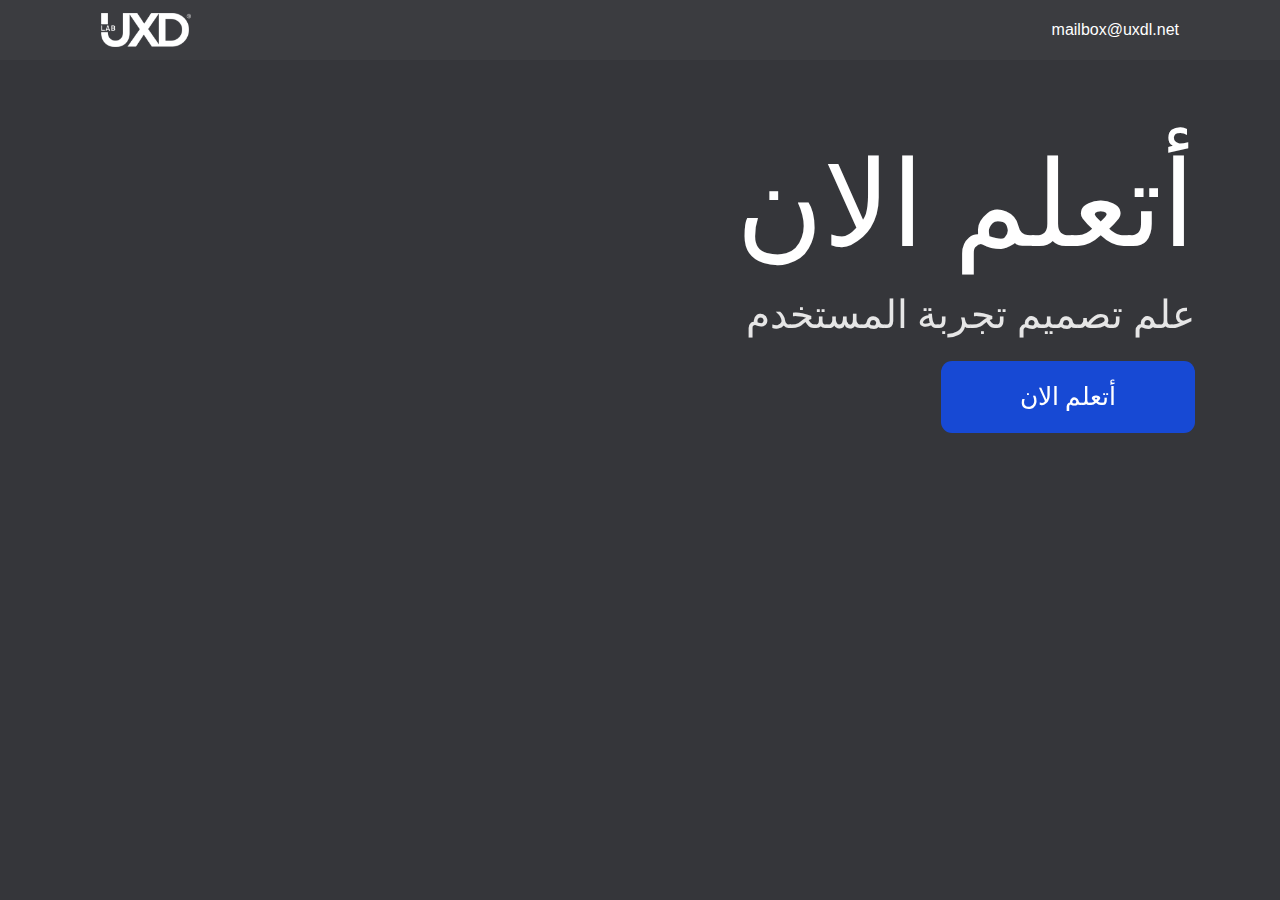
==== commit b13f1d3d: "re" ====
--- a/index.html
+++ b/index.html
@@ -1,3147 +1,73 @@
 <!DOCTYPE html>
-<html>
+<html lang="en">
 <head>
-<meta charset="utf-8"/>
-<meta http-equiv="X-UA-Compatible" content="IE=edge"/>
+<meta charset="UTF-8">
 <meta name="viewport" content="width=device-width, initial-scale=1.0">
-<title>معمل تصميم تجربة المستخدم</title>
-<link rel="stylesheet" type="text/css" id="applicationStylesheet" href="css/style.css"/>
-<script id="applicationScript">
-///////////////////////////////////////
-// INITIALIZATION
-///////////////////////////////////////
+<meta http-equiv="X-UA-Compatible" content="ie=edge">
+<meta name="Description" content="Enter your description here"/>
+<link rel="stylesheet" href="https://cdnjs.cloudflare.com/ajax/libs/twitter-bootstrap/4.6.0/css/bootstrap.min.css">
+<link rel="stylesheet" href="https://cdnjs.cloudflare.com/ajax/libs/font-awesome/5.15.2/css/all.min.css">
+<link rel="stylesheet" href="assets/css/style.css">
+<title>UXDL- User Experience Design Lab - معمل تصميم تجربة المستخدم</title>
+</head>
+<body>
+<div class="wrapper" class="bgnav">
+    <div class="container">
+    <nav class="navbar navbar-expand-lg ">
+        <a class="navbar-brand" href="#"><img src="assets/img/Logo_UXDL.png" alt=" UXDL شعار "></a>
+        <button class="navbar-toggler" type="button" data-toggle="collapse" data-target="#navbarSupportedContent" aria-controls="navbarSupportedContent" aria-expanded="false" aria-label="Toggle navigation">
+          <span class="navbar-toggler-icon"></span>
+        </button>
+      <!--
+        <div class="collapse navbar-collapse" id="navbarSupportedContent">
+          <ul class="navbar-nav mr-auto">
+            <li class="nav-item active">
+              <a class="nav-link" href="#">Home <span class="sr-only">(current)</span></a>
+            </li>
+            <li class="nav-item">
+              <a class="nav-link" href="#">Link</a>
+            </li>
+            <li class="nav-item dropdown">
+              <a class="nav-link dropdown-toggle" href="#" id="navbarDropdown" role="button" data-toggle="dropdown" aria-haspopup="true" aria-expanded="false">
+                Dropdown
+              </a>
+              <div class="dropdown-menu" aria-labelledby="navbarDropdown">
+                <a class="dropdown-item" href="#">Action</a>
+                <a class="dropdown-item" href="#">Another action</a>
+                <div class="dropdown-divider"></div>
+                <a class="dropdown-item" href="#">Something else here</a>
+              </div>
+            </li>
+           
+          </ul>
+          -->
+         <div class="mail">mailbox@uxdl.net</div>
+       
+      </nav>
+    </div>
+</div>
+<!--HeroSection-->
+<div class="overlay">
+<div class="hero">
+    <div class="container">
+    <h1>أتعلم الان</h1>
+    <p>علم تصميم تجربة المستخدم</p>
+    <a href="https://www.youtube.com/channel/UC7PzIyzMSoDbXQPYuXwl9gA/featured"><div class="CTA">أتعلم الان</div></a>
+</div>
+</div>
+</div>
+<video autoplay muted loop id="myVideo">
+  <source src="intro.mp4" type="video/mp4">
+</video>
 
-/**
- * Functionality for scaling, showing by media query, and navigation between multiple pages on a single page. 
- * Code subject to change.
- **/
-
-if (window.console==null) { window["console"] = { log : function() {} } }; // some browsers do not set console
-
-var Application = function() {
-	// event constants
-	this.prefix = "--web-";
-	this.NAVIGATION_CHANGE = "viewChange";
-	this.VIEW_NOT_FOUND = "viewNotFound";
-	this.VIEW_CHANGE = "viewChange";
-	this.VIEW_CHANGING = "viewChanging";
-	this.STATE_NOT_FOUND = "stateNotFound";
-	this.APPLICATION_COMPLETE = "applicationComplete";
-	this.APPLICATION_RESIZE = "applicationResize";
-	this.SIZE_STATE_NAME = "data-is-view-scaled";
-	this.STATE_NAME = this.prefix + "state";
-
-	this.lastTrigger = null;
-	this.lastView = null;
-	this.lastState = null;
-	this.lastOverlay = null;
-	this.currentView = null;
-	this.currentState = null;
-	this.currentOverlay = null;
-	this.currentQuery = {index: 0, rule: null, mediaText: null, id: null};
-	this.inclusionQuery = "(min-width: 0px)";
-	this.exclusionQuery = "none and (min-width: 99999px)";
-	this.LastModifiedDateLabelName = "LastModifiedDateLabel";
-	this.viewScaleSliderId = "ViewScaleSliderInput";
-	this.pageRefreshedName = "showPageRefreshedNotification";
-	this.applicationStylesheet = null;
-	this.mediaQueryDictionary = {};
-	this.viewsDictionary = {};
-	this.addedViews = [];
-	this.views = {};
-	this.viewIds = [];
-	this.viewQueries = {};
-	this.overlays = {};
-	this.overlayIds = [];
-	this.numberOfViews = 0;
-	this.verticalPadding = 0;
-	this.horizontalPadding = 0;
-	this.stateName = null;
-	this.viewScale = 1;
-	this.viewLeft = 0;
-	this.viewTop = 0;
-	this.horizontalScrollbarsNeeded = false;
-	this.verticalScrollbarsNeeded = false;
-
-	// view settings
-	this.showUpdateNotification = false;
-	this.showNavigationControls = false;
-	this.scaleViewsToFit = false;
-	this.scaleToFitOnDoubleClick = false;
-	this.actualSizeOnDoubleClick = false;
-	this.scaleViewsOnResize = false;
-	this.navigationOnKeypress = false;
-	this.showViewName = false;
-	this.enableDeepLinking = true;
-	this.refreshPageForChanges = false;
-	this.showRefreshNotifications = true;
-
-	// view controls
-	this.scaleViewSlider = null;
-	this.lastModifiedLabel = null;
-	this.supportsPopState = false; // window.history.pushState!=null;
-	this.initialized = false;
-
-	// refresh properties
-	this.refreshDuration = 250;
-	this.lastModifiedDate = null;
-	this.refreshRequest = null;
-	this.refreshInterval = null;
-	this.refreshContent = null;
-	this.refreshContentSize = null;
-	this.refreshCheckContent = false;
-	this.refreshCheckContentSize = false;
-
-	var self = this;
-
-	self.initialize = function(event) {
-		var view = self.getVisibleView();
-		var views = self.getVisibleViews();
-		if (view==null) view = self.getInitialView();
-		self.collectViews();
-		self.collectOverlays();
-		self.collectMediaQueries();
-
-		for (let index = 0; index < views.length; index++) {
-			var view = views[index];
-			self.setViewOptions(view);
-			self.setViewVariables(view);
-			self.centerView(view);
-		}
-
-		// sometimes the body size is 0 so we call this now and again later
-		if (self.initialized) {
-			window.addEventListener(self.NAVIGATION_CHANGE, self.viewChangeHandler);
-			window.addEventListener("keyup", self.keypressHandler);
-			window.addEventListener("keypress", self.keypressHandler);
-			window.addEventListener("resize", self.resizeHandler);
-			window.document.addEventListener("dblclick", self.doubleClickHandler);
-
-			if (self.supportsPopState) {
-				window.addEventListener('popstate', self.popStateHandler);
-			}
-			else {
-				window.addEventListener('hashchange', self.hashChangeHandler);
-			}
-
-			// we are ready to go
-			window.dispatchEvent(new Event(self.APPLICATION_COMPLETE));
-		}
-
-		if (self.initialized==false) {
-			if (self.enableDeepLinking) {
-				self.syncronizeViewToURL();
-			} 
-	
-			if (self.refreshPageForChanges) {
-				self.setupRefreshForChanges();
-			}
-	
-			self.initialized = true;
-		}
-		
-		if (self.scaleViewsToFit) {
-			self.viewScale = self.scaleViewToFit(view);
-			
-			if (self.viewScale<0) {
-				setTimeout(self.scaleViewToFit, 500, view);
-			}
-		}
-		else if (view) {
-			self.viewScale = self.getViewScaleValue(view);
-			self.centerView(view);
-			self.updateSliderValue(self.viewScale);
-		}
-		else {
-			// no view found
-		}
-	
-		if (self.showUpdateNotification) {
-			self.showNotification();
-		}
-
-		//"addEventListener" in window ? null : window.addEventListener = window.attachEvent;
-		//"addEventListener" in document ? null : document.addEventListener = document.attachEvent;
-	}
+<!-- The video -->
 
 
-	///////////////////////////////////////
-	// AUTO REFRESH 
-	///////////////////////////////////////
 
-	self.setupRefreshForChanges = function() {
-		self.refreshRequest = new XMLHttpRequest();
+</body>
 
-		if (!self.refreshRequest) {
-			return false;
-		}
-
-		// get document start values immediately
-		self.requestRefreshUpdate();
-	}
-
-	/**
-	 * Attempt to check the last modified date by the headers 
-	 * or the last modified property from the byte array (experimental)
-	 **/
-	self.requestRefreshUpdate = function() {
-		var url = document.location.href;
-		var protocol = window.location.protocol;
-		var method;
-		
-		try {
-
-			if (self.refreshCheckContentSize) {
-				self.refreshRequest.open('HEAD', url, true);
-			}
-			else if (self.refreshCheckContent) {
-				self.refreshContent = document.documentElement.outerHTML;
-				self.refreshRequest.open('GET', url, true);
-				self.refreshRequest.responseType = "text";
-			}
-			else {
-
-				// get page last modified date for the first call to compare to later
-				if (self.lastModifiedDate==null) {
-
-					// File system does not send headers in FF so get blob if possible
-					if (protocol=="file:") {
-						self.refreshRequest.open("GET", url, true);
-						self.refreshRequest.responseType = "blob";
-					}
-					else {
-						self.refreshRequest.open("HEAD", url, true);
-						self.refreshRequest.responseType = "blob";
-					}
-
-					self.refreshRequest.onload = self.refreshOnLoadOnceHandler;
-
-					// In some browsers (Chrome & Safari) this error occurs at send: 
-					// 
-					// Chrome - Access to XMLHttpRequest at 'file:///index.html' from origin 'null' 
-					// has been blocked by CORS policy: 
-					// Cross origin requests are only supported for protocol schemes: 
-					// http, data, chrome, chrome-extension, https.
-					// 
-					// Safari - XMLHttpRequest cannot load file:///Users/user/Public/index.html. Cross origin requests are only supported for HTTP.
-					// 
-					// Solution is to run a local server, set local permissions or test in another browser
-					self.refreshRequest.send(null);
-
-					// In MS browsers the following behavior occurs possibly due to an AJAX call to check last modified date: 
-					// 
-					// DOM7011: The code on this page disabled back and forward caching.
-
-					// In Brave (Chrome) error when on the server
-					// index.js:221 HEAD https://www.example.com/ net::ERR_INSUFFICIENT_RESOURCES
-					// self.refreshRequest.send(null);
-
-				}
-				else {
-					self.refreshRequest = new XMLHttpRequest();
-					self.refreshRequest.onreadystatechange = self.refreshHandler;
-					self.refreshRequest.ontimeout = function() {
-						self.log("Couldn't find page to check for updates");
-					}
-					
-					var method;
-					if (protocol=="file:") {
-						method = "GET";
-					}
-					else {
-						method = "HEAD";
-					}
-
-					//refreshRequest.open('HEAD', url, true);
-					self.refreshRequest.open(method, url, true);
-					self.refreshRequest.responseType = "blob";
-					self.refreshRequest.send(null);
-				}
-			}
-		}
-		catch (error) {
-			self.log("Refresh failed for the following reason:")
-			self.log(error);
-		}
-	}
-
-	self.refreshHandler = function() {
-		var contentSize;
-
-		try {
-
-			if (self.refreshRequest.readyState === XMLHttpRequest.DONE) {
-				
-				if (self.refreshRequest.status === 2 || 
-					self.refreshRequest.status === 200) {
-					var pageChanged = false;
-
-					self.updateLastModifiedLabel();
-
-					if (self.refreshCheckContentSize) {
-						var lastModifiedHeader = self.refreshRequest.getResponseHeader("Last-Modified");
-						contentSize = self.refreshRequest.getResponseHeader("Content-Length");
-						//lastModifiedDate = refreshRequest.getResponseHeader("Last-Modified");
-						var headers = self.refreshRequest.getAllResponseHeaders();
-						var hasContentHeader = headers.indexOf("Content-Length")!=-1;
-						
-						if (hasContentHeader) {
-							contentSize = self.refreshRequest.getResponseHeader("Content-Length");
-
-							// size has not been set yet
-							if (self.refreshContentSize==null) {
-								self.refreshContentSize = contentSize;
-								// exit and let interval call this method again
-								return;
-							}
-
-							if (contentSize!=self.refreshContentSize) {
-								pageChanged = true;
-							}
-						}
-					}
-					else if (self.refreshCheckContent) {
-
-						if (self.refreshRequest.responseText!=self.refreshContent) {
-							pageChanged = true;
-						}
-					}
-					else {
-						lastModifiedHeader = self.getLastModified(self.refreshRequest);
-
-						if (self.lastModifiedDate!=lastModifiedHeader) {
-							self.log("lastModifiedDate:" + self.lastModifiedDate + ",lastModifiedHeader:" +lastModifiedHeader);
-							pageChanged = true;
-						}
-
-					}
-
-					
-					if (pageChanged) {
-						clearInterval(self.refreshInterval);
-						self.refreshUpdatedPage();
-						return;
-					}
-
-				}
-				else {
-					self.log('There was a problem with the request.');
-				}
-
-			}
-		}
-		catch( error ) {
-			//console.log('Caught Exception: ' + error);
-		}
-	}
-
-	self.refreshOnLoadOnceHandler = function(event) {
-
-		// get the last modified date
-		if (self.refreshRequest.response) {
-			self.lastModifiedDate = self.getLastModified(self.refreshRequest);
-
-			if (self.lastModifiedDate!=null) {
-
-				if (self.refreshInterval==null) {
-					self.refreshInterval = setInterval(self.requestRefreshUpdate, self.refreshDuration);
-				}
-			}
-			else {
-				self.log("Could not get last modified date from the server");
-			}
-		}
-	}
-
-	self.refreshUpdatedPage = function() {
-		if (self.showRefreshNotifications) {
-			var date = new Date().setTime((new Date().getTime()+10000));
-			document.cookie = encodeURIComponent(self.pageRefreshedName) + "=true" + "; max-age=6000;" + " path=/";
-		}
-
-		document.location.reload(true);
-	}
-
-	self.showNotification = function(duration) {
-		var notificationID = self.pageRefreshedName+"ID";
-		var notification = document.getElementById(notificationID);
-		if (duration==null) duration = 4000;
-
-		if (notification!=null) {return;}
-
-		notification = document.createElement("div");
-		notification.id = notificationID;
-		notification.textContent = "PAGE UPDATED";
-		var styleRule = ""
-		styleRule = "position: fixed; padding: 7px 16px 6px 16px; font-family: Arial, sans-serif; font-size: 10px; font-weight: bold; left: 50%;";
-		styleRule += "top: 20px; background-color: rgba(0,0,0,.5); border-radius: 12px; color:rgb(235, 235, 235); transition: all 2s linear;";
-		styleRule += "transform: translateX(-50%); letter-spacing: .5px; filter: drop-shadow(2px 2px 6px rgba(0, 0, 0, .1))";
-		notification.setAttribute("style", styleRule);
-
-		notification.className= "PageRefreshedClass";
-		
-		document.body.appendChild(notification);
-
-		setTimeout(function() {
-			notification.style.opacity = "0";
-			notification.style.filter = "drop-shadow( 0px 0px 0px rgba(0,0,0, .5))";
-			setTimeout(function() {
-				notification.parentNode.removeChild(notification);
-			}, duration)
-		}, duration);
-
-		document.cookie = encodeURIComponent(self.pageRefreshedName) + "=; max-age=1; path=/";
-	}
-
-	/**
-	 * Get the last modified date from the header 
-	 * or file object after request has been received
-	 **/
-	self.getLastModified = function(request) {
-		var date;
-
-		// file protocol - FILE object with last modified property
-		if (request.response && request.response.lastModified) {
-			date = request.response.lastModified;
-		}
-		
-		// http protocol - check headers
-		if (date==null) {
-			date = request.getResponseHeader("Last-Modified");
-		}
-
-		return date;
-	}
-
-	self.updateLastModifiedLabel = function() {
-		var labelValue = "";
-		
-		if (self.lastModifiedLabel==null) {
-			self.lastModifiedLabel = document.getElementById("LastModifiedLabel");
-		}
-
-		if (self.lastModifiedLabel) {
-			var seconds = parseInt(((new Date().getTime() - Date.parse(document.lastModified)) / 1000 / 60) * 100 + "");
-			var minutes = 0;
-			var hours = 0;
-
-			if (seconds < 60) {
-				seconds = Math.floor(seconds/10)*10;
-				labelValue = seconds + " seconds";
-			}
-			else {
-				minutes = parseInt((seconds/60) + "");
-
-				if (minutes>60) {
-					hours = parseInt((seconds/60/60) +"");
-					labelValue += hours==1 ? " hour" : " hours";
-				}
-				else {
-					labelValue = minutes+"";
-					labelValue += minutes==1 ? " minute" : " minutes";
-				}
-			}
-			
-			if (seconds<10) {
-				labelValue = "Updated now";
-			}
-			else {
-				labelValue = "Updated " + labelValue + " ago";
-			}
-
-			if (self.lastModifiedLabel.firstElementChild) {
-				self.lastModifiedLabel.firstElementChild.textContent = labelValue;
-
-			}
-			else if ("textContent" in self.lastModifiedLabel) {
-				self.lastModifiedLabel.textContent = labelValue;
-			}
-		}
-	}
-
-	self.getShortString = function(string, length) {
-		if (length==null) length = 30;
-		string = string!=null ? string.substr(0, length).replace(/\n/g, "") : "[String is null]";
-		return string;
-	}
-
-	self.getShortNumber = function(value, places) {
-		if (places==null || places<1) places = 4;
-		value = Math.round(value * Math.pow(10,places)) / Math.pow(10, places);
-		return value;
-	}
-
-	///////////////////////////////////////
-	// NAVIGATION CONTROLS
-	///////////////////////////////////////
-
-	self.updateViewLabel = function() {
-		var viewNavigationLabel = document.getElementById("ViewNavigationLabel");
-		var view = self.getVisibleView();
-		var viewIndex = view ? self.getViewIndex(view) : -1;
-		var viewName = view ? self.getViewPreferenceValue(view, self.prefix + "view-name") : null;
-		var viewId = view ? view.id : null;
-
-		if (viewNavigationLabel && view) {
-			if (viewName && viewName.indexOf('"')!=-1) {
-				viewName = viewName.replace(/"/g, "");
-			}
-
-			if (self.showViewName) {
-				viewNavigationLabel.textContent = viewName;
-				self.setTooltip(viewNavigationLabel, viewIndex + 1 + " of " + self.numberOfViews);
-			}
-			else {
-				viewNavigationLabel.textContent = viewIndex + 1 + " of " + self.numberOfViews;
-				self.setTooltip(viewNavigationLabel, viewName);
-			}
-
-		}
-	}
-
-	self.updateURL = function(view) {
-		view = view == null ? self.getVisibleView() : view;
-		var viewId = view ? view.id : null
-		var viewFragment = view ? "#"+ viewId : null;
-
-		if (viewId && self.viewIds.length>1 && self.enableDeepLinking) {
-
-			if (self.supportsPopState==false) {
-				self.setFragment(viewId);
-			}
-			else {
-				if (viewFragment!=window.location.hash) {
-
-					if (window.location.hash==null) {
-						window.history.replaceState({name:viewId}, null, viewFragment);
-					}
-					else {
-						window.history.pushState({name:viewId}, null, viewFragment);
-					}
-				}
-			}
-		}
-	}
-
-	self.updateURLState = function(view, stateName) {
-		stateName = view && (stateName=="" || stateName==null) ? self.getStateNameByViewId(view.id) : stateName;
-
-		if (self.supportsPopState==false) {
-			self.setFragment(stateName);
-		}
-		else {
-			if (stateName!=window.location.hash) {
-
-				if (window.location.hash==null) {
-					window.history.replaceState({name:view.viewId}, null, stateName);
-				}
-				else {
-					window.history.pushState({name:view.viewId}, null, stateName);
-				}
-			}
-		}
-	}
-
-	self.setFragment = function(value) {
-		window.location.hash = "#" + value;
-	}
-
-	self.setTooltip = function(element, value) {
-		// setting the tooltip in edge causes a page crash on hover
-		if (/Edge/.test(navigator.userAgent)) { return; }
-
-		if ("title" in element) {
-			element.title = value;
-		}
-	}
-
-	self.getStylesheetRules = function(styleSheet) {
-		try {
-			if (styleSheet) return styleSheet.cssRules || styleSheet.rules;
-	
-			return document.styleSheets[0]["cssRules"] || document.styleSheets[0]["rules"];
-		}
-		catch (error) {
-			// ERRORS:
-			// SecurityError: The operation is insecure.
-			// Errors happen when script loads before stylesheet or loading an external css locally
-
-			// InvalidAccessError: A parameter or an operation is not supported by the underlying object
-			// Place script after stylesheet
-
-			console.log(error);
-			if (error.toString().indexOf("The operation is insecure")!=-1) {
-				console.log("Load the stylesheet before the script or load the stylesheet inline until it can be loaded on a server")
-			}
-			return [];
-		}
-	}
-
-	/**
-	 * If single page application hide all of the views. 
-	 * @param {Number} selectedIndex if provided shows the view at index provided
-	 **/
-	self.hideViews = function(selectedIndex, animation) {
-		var rules = self.getStylesheetRules();
-		var queryIndex = 0;
-		var numberOfRules = rules!=null ? rules.length : 0;
-
-		// loop through rules and hide media queries except selected
-		for (var i=0;i<numberOfRules;i++) {
-			var rule = rules[i];
-
-			if (rule.media!=null) {
-
-				if (queryIndex==selectedIndex) {
-					self.currentQuery.mediaText = rule.conditionText;
-					self.currentQuery.index = selectedIndex;
-					self.currentQuery.rule = rule;
-					self.enableMediaQuery(rule);
-				}
-				else {
-					if (animation) {
-						self.fadeOut(rule)
-					}
-					else {
-						self.disableMediaQuery(rule);
-					}
-				}
-				
-				queryIndex++;
-			}
-		}
-
-		self.numberOfViews = queryIndex;
-		self.updateViewLabel();
-		self.updateURL();
-
-		self.dispatchViewChange();
-
-		var view = self.getVisibleView();
-		var viewIndex = view ? self.getViewIndex(view) : -1;
-
-		return viewIndex==selectedIndex ? view : null;
-	}
-
-	/**
-	 * Hide view
-	 * @param {Object} view element to hide
-	 **/
-	self.hideView = function(view) {
-		var rule = view ? self.mediaQueryDictionary[view.id] : null;
-
-		if (rule) {
-			self.disableMediaQuery(rule);
-		}
-	}
-
-	/**
-	 * Hide overlay
-	 * @param {Object} overlay element to hide
-	 **/
-	self.hideOverlay = function(overlay) {
-		var rule = overlay ? self.mediaQueryDictionary[overlay.id] : null;
-
-		if (rule) {
-			self.disableMediaQuery(rule);
-
-			//if (self.showByMediaQuery) {
-				overlay.style.display = "none";
-			//}
-		}
-	}
-
-	/**
-	 * Show the view by media query. Does not hide current views
-	 * Sets view options by default
-	 * @param {Object} view element to show
-	 * @param {Boolean} setViewOptions sets view options if null or true
-	 */
-	self.showViewByMediaQuery = function(view, setViewOptions) {
-		var id = view ? view.id : null;
-		var query = id ? self.mediaQueryDictionary[id] : null;
-		var isOverlay = view ? self.isOverlay(view) : false;
-		setViewOptions = setViewOptions==null ? true : setViewOptions;
-
-		if (query) {
-			self.enableMediaQuery(query);
-
-			if (isOverlay && view && setViewOptions) {
-				self.setViewVariables(null, view);
-			}
-			else {
-				if (view && setViewOptions) self.setViewOptions(view);
-				if (view && setViewOptions) self.setViewVariables(view);
-			}
-		}
-	}
-
-	/**
-	 * Show the view. Does not hide current views
-	 */
-	self.showView = function(view, setViewOptions) {
-		var id = view ? view.id : null;
-		var query = id ? self.mediaQueryDictionary[id] : null;
-		var display = null;
-		setViewOptions = setViewOptions==null ? true : setViewOptions;
-
-		if (query) {
-			self.enableMediaQuery(query);
-			if (view==null) view =self.getVisibleView();
-			if (view && setViewOptions) self.setViewOptions(view);
-		}
-		else if (id) {
-			display = window.getComputedStyle(view).getPropertyValue("display");
-			if (display=="" || display=="none") {
-				view.style.display = "block";
-			}
-		}
-
-		if (view) {
-			if (self.currentView!=null) {
-				self.lastView = self.currentView;
-			}
-
-			self.currentView = view;
-		}
-	}
-
-	self.showViewById = function(id, setViewOptions) {
-		var view = id ? self.getViewById(id) : null;
-
-		if (view) {
-			self.showView(view);
-			return;
-		}
-
-		self.log("View not found '" + id + "'");
-	}
-
-	self.getElementView = function(element) {
-		var view = element;
-		var viewFound = false;
-
-		while (viewFound==false || view==null) {
-			if (view && self.viewsDictionary[view.id]) {
-				return view;
-			}
-			view = view.parentNode;
-		}
-	}
-
-	/**
-	 * Show overlay over view
-	 * @param {Event | HTMLElement} event event or html element with styles applied
-	 * @param {String} id id of view or view reference
-	 * @param {Number} x x location
-	 * @param {Number} y y location
-	 */
-	self.showOverlay = function(event, id, x, y) {
-		var overlay = id && typeof id === 'string' ? self.getViewById(id) : id ? id : null;
-		var query = overlay ? self.mediaQueryDictionary[overlay.id] : null;
-		var centerHorizontally = false;
-		var centerVertically = false;
-		var anchorLeft = false;
-		var anchorTop = false;
-		var anchorRight = false;
-		var anchorBottom = false;
-		var display = null;
-		var reparent = true;
-		var view = null;
-		
-		if (overlay==null || overlay==false) {
-			self.log("Overlay not found, '"+ id + "'");
-			return;
-		}
-
-		// get enter animation - event target must have css variables declared
-		if (event) {
-			var button = event.currentTarget || event; // can be event or htmlelement
-			var buttonComputedStyles = getComputedStyle(button);
-			var actionTargetValue = buttonComputedStyles.getPropertyValue(self.prefix+"action-target").trim();
-			var animation = buttonComputedStyles.getPropertyValue(self.prefix+"animation").trim();
-			var isAnimated = animation!="";
-			var targetType = buttonComputedStyles.getPropertyValue(self.prefix+"action-type").trim();
-			var actionTarget = self.application ? null : self.getElement(actionTargetValue);
-			var actionTargetStyles = actionTarget ? actionTarget.style : null;
-
-			if (actionTargetStyles) {
-				actionTargetStyles.setProperty("animation", animation);
-			}
-
-			if ("stopImmediatePropagation" in event) {
-				event.stopImmediatePropagation();
-			}
-		}
-		
-		if (self.application==false || targetType=="page") {
-			document.location.href = "./" + actionTargetValue;
-			return;
-		}
-
-		// remove any current overlays
-		if (self.currentOverlay) {
-
-			// act as switch if same button
-			if (self.currentOverlay==actionTarget || self.currentOverlay==null) {
-				if (self.lastTrigger==button) {
-					self.removeOverlay(isAnimated);
-					return;
-				}
-			}
-			else {
-				self.removeOverlay(isAnimated);
-			}
-		}
-
-		if (reparent) {
-			view = self.getElementView(button);
-			if (view) {
-				view.appendChild(overlay);
-			}
-		}
-
-		if (query) {
-			//self.setElementAnimation(overlay, null);
-			//overlay.style.animation = animation;
-			self.enableMediaQuery(query);
-			
-			var display = overlay && overlay.style.display;
-			
-			if (overlay && display=="" || display=="none") {
-				overlay.style.display = "block";
-				//self.setViewOptions(overlay);
-			}
-
-			// add animation defined in event target style declaration
-			if (animation && self.supportAnimations) {
-				self.fadeIn(overlay, false, animation);
-			}
-		}
-		else if (id) {
-
-			display = window.getComputedStyle(overlay).getPropertyValue("display");
-
-			if (display=="" || display=="none") {
-				overlay.style.display = "block";
-			}
-
-			// add animation defined in event target style declaration
-			if (animation && self.supportAnimations) {
-				self.fadeIn(overlay, false, animation);
-			}
-		}
-
-		// do not set x or y position if centering
-		var horizontal = self.prefix + "center-horizontally";
-		var vertical = self.prefix + "center-vertically";
-		var style = overlay.style;
-		var transform = [];
-
-		centerHorizontally = self.getIsStyleDefined(id, horizontal) ? self.getViewPreferenceBoolean(overlay, horizontal) : false;
-		centerVertically = self.getIsStyleDefined(id, vertical) ? self.getViewPreferenceBoolean(overlay, vertical) : false;
-		anchorLeft = self.getIsStyleDefined(id, "left");
-		anchorRight = self.getIsStyleDefined(id, "right");
-		anchorTop = self.getIsStyleDefined(id, "top");
-		anchorBottom = self.getIsStyleDefined(id, "bottom");
-
-		
-		if (self.viewsDictionary[overlay.id] && self.viewsDictionary[overlay.id].styleDeclaration) {
-			style = self.viewsDictionary[overlay.id].styleDeclaration.style;
-		}
-		
-		if (centerHorizontally) {
-			style.left = "50%";
-			style.transformOrigin = "0 0";
-			transform.push("translateX(-50%)");
-		}
-		else if (anchorRight && anchorLeft) {
-			style.left = x + "px";
-		}
-		else if (anchorRight) {
-			//style.right = x + "px";
-		}
-		else {
-			style.left = x + "px";
-		}
-		
-		if (centerVertically) {
-			style.top = "50%";
-			transform.push("translateY(-50%)");
-			style.transformOrigin = "0 0";
-		}
-		else if (anchorTop && anchorBottom) {
-			style.top = y + "px";
-		}
-		else if (anchorBottom) {
-			//style.bottom = y + "px";
-		}
-		else {
-			style.top = y + "px";
-		}
-
-		if (transform.length) {
-			style.transform = transform.join(" ");
-		}
-
-		self.currentOverlay = overlay;
-		self.lastTrigger = button;
-	}
-
-	self.goBack = function() {
-		if (self.currentOverlay) {
-			self.removeOverlay();
-		}
-		else if (self.lastView) {
-			self.goToView(self.lastView.id);
-		}
-	}
-
-	self.removeOverlay = function(animate) {
-		var overlay = self.currentOverlay;
-		animate = animate===false ? false : true;
-
-		if (overlay) {
-			var style = overlay.style;
-			
-			if (style.animation && self.supportAnimations && animate) {
-				self.reverseAnimation(overlay, true);
-
-				var duration = self.getAnimationDuration(style.animation, true);
-		
-				setTimeout(function() {
-					self.setElementAnimation(overlay, null);
-					self.hideOverlay(overlay);
-					self.currentOverlay = null;
-				}, duration);
-			}
-			else {
-				self.setElementAnimation(overlay, null);
-				self.hideOverlay(overlay);
-				self.currentOverlay = null;
-			}
-		}
-	}
-
-	/**
-	 * Reverse the animation and hide after
-	 * @param {Object} target element with animation
-	 * @param {Boolean} hide hide after animation ends
-	 */
-	self.reverseAnimation = function(target, hide) {
-		var lastAnimation = null;
-		var style = target.style;
-
-		style.animationPlayState = "paused";
-		lastAnimation = style.animation;
-		style.animation = null;
-		style.animationPlayState = "paused";
-
-		if (hide) {
-			//target.addEventListener("animationend", self.animationEndHideHandler);
-	
-			var duration = self.getAnimationDuration(lastAnimation, true);
-			var isOverlay = self.isOverlay(target);
-	
-			setTimeout(function() {
-				self.setElementAnimation(target, null);
-
-				if (isOverlay) {
-					self.hideOverlay(target);
-				}
-				else {
-					self.hideView(target);
-				}
-			}, duration);
-		}
-
-		setTimeout(function() {
-			style.animation = lastAnimation;
-			style.animationPlayState = "paused";
-			style.animationDirection = "reverse";
-			style.animationPlayState = "running";
-		}, 30);
-	}
-
-	self.animationEndHandler = function(event) {
-		var target = event.currentTarget;
-		self.dispatchEvent(new Event(event.type));
-	}
-
-	self.isOverlay = function(view) {
-		var result = view ? self.getViewPreferenceBoolean(view, self.prefix + "is-overlay") : false;
-
-		return result;
-	}
-
-	self.animationEndHideHandler = function(event) {
-		var target = event.currentTarget;
-		self.setViewVariables(null, target);
-		self.hideView(target);
-		target.removeEventListener("animationend", self.animationEndHideHandler);
-	}
-
-	self.animationEndShowHandler = function(event) {
-		var target = event.currentTarget;
-		target.removeEventListener("animationend", self.animationEndShowHandler);
-	}
-
-	self.setViewOptions = function(view) {
-
-		if (view) {
-			self.minimumScale = self.getViewPreferenceValue(view, self.prefix + "minimum-scale");
-			self.maximumScale = self.getViewPreferenceValue(view, self.prefix + "maximum-scale");
-			self.scaleViewsToFit = self.getViewPreferenceBoolean(view, self.prefix + "scale-to-fit");
-			self.scaleToFitType = self.getViewPreferenceValue(view, self.prefix + "scale-to-fit-type");
-			self.scaleToFitOnDoubleClick = self.getViewPreferenceBoolean(view, self.prefix + "scale-on-double-click");
-			self.actualSizeOnDoubleClick = self.getViewPreferenceBoolean(view, self.prefix + "actual-size-on-double-click");
-			self.scaleViewsOnResize = self.getViewPreferenceBoolean(view, self.prefix + "scale-on-resize");
-			self.enableScaleUp = self.getViewPreferenceBoolean(view, self.prefix + "enable-scale-up");
-			self.centerHorizontally = self.getViewPreferenceBoolean(view, self.prefix + "center-horizontally");
-			self.centerVertically = self.getViewPreferenceBoolean(view, self.prefix + "center-vertically");
-			self.navigationOnKeypress = self.getViewPreferenceBoolean(view, self.prefix + "navigate-on-keypress");
-			self.showViewName = self.getViewPreferenceBoolean(view, self.prefix + "show-view-name");
-			self.refreshPageForChanges = self.getViewPreferenceBoolean(view, self.prefix + "refresh-for-changes");
-			self.refreshPageForChangesInterval = self.getViewPreferenceValue(view, self.prefix + "refresh-interval");
-			self.showNavigationControls = self.getViewPreferenceBoolean(view, self.prefix + "show-navigation-controls");
-			self.scaleViewSlider = self.getViewPreferenceBoolean(view, self.prefix + "show-scale-controls");
-			self.enableDeepLinking = self.getViewPreferenceBoolean(view, self.prefix + "enable-deep-linking");
-			self.singlePageApplication = self.getViewPreferenceBoolean(view, self.prefix + "application");
-			self.showByMediaQuery = self.getViewPreferenceBoolean(view, self.prefix + "show-by-media-query");
-			self.showUpdateNotification = document.cookie!="" ? document.cookie.indexOf(self.pageRefreshedName)!=-1 : false;
-			self.imageComparisonDuration = self.getViewPreferenceValue(view, self.prefix + "image-comparison-duration");
-			self.supportAnimations = self.getViewPreferenceBoolean(view, self.prefix + "enable-animations", true);
-
-			if (self.scaleViewsToFit) {
-				var newScaleValue = self.scaleViewToFit(view);
-				
-				if (newScaleValue<0) {
-					setTimeout(self.scaleViewToFit, 500, view);
-				}
-			}
-			else {
-				self.viewScale = self.getViewScaleValue(view);
-				self.viewToFitWidthScale = self.getViewFitToViewportWidthScale(view, self.enableScaleUp)
-				self.viewToFitHeightScale = self.getViewFitToViewportScale(view, self.enableScaleUp);
-				self.updateSliderValue(self.viewScale);
-			}
-
-			if (self.imageComparisonDuration!=null) {
-				// todo
-			}
-
-			if (self.refreshPageForChangesInterval!=null) {
-				self.refreshDuration = Number(self.refreshPageForChangesInterval);
-			}
-		}
-	}
-
-	self.previousView = function(event) {
-		var rules = self.getStylesheetRules();
-		var view = self.getVisibleView()
-		var index = view ? self.getViewIndex(view) : -1;
-		var prevQueryIndex = index!=-1 ? index-1 : self.currentQuery.index-1;
-		var queryIndex = 0;
-		var numberOfRules = rules!=null ? rules.length : 0;
-
-		if (event) {
-			event.stopImmediatePropagation();
-		}
-
-		if (prevQueryIndex<0) {
-			return;
-		}
-
-		// loop through rules and hide media queries except selected
-		for (var i=0;i<numberOfRules;i++) {
-			var rule = rules[i];
-			
-			if (rule.media!=null) {
-
-				if (queryIndex==prevQueryIndex) {
-					self.currentQuery.mediaText = rule.conditionText;
-					self.currentQuery.index = prevQueryIndex;
-					self.currentQuery.rule = rule;
-					self.enableMediaQuery(rule);
-					self.updateViewLabel();
-					self.updateURL();
-					self.dispatchViewChange();
-				}
-				else {
-					self.disableMediaQuery(rule);
-				}
-
-				queryIndex++;
-			}
-		}
-	}
-
-	self.nextView = function(event) {
-		var rules = self.getStylesheetRules();
-		var view = self.getVisibleView();
-		var index = view ? self.getViewIndex(view) : -1;
-		var nextQueryIndex = index!=-1 ? index+1 : self.currentQuery.index+1;
-		var queryIndex = 0;
-		var numberOfRules = rules!=null ? rules.length : 0;
-		var numberOfMediaQueries = self.getNumberOfMediaRules();
-
-		if (event) {
-			event.stopImmediatePropagation();
-		}
-
-		if (nextQueryIndex>=numberOfMediaQueries) {
-			return;
-		}
-
-		// loop through rules and hide media queries except selected
-		for (var i=0;i<numberOfRules;i++) {
-			var rule = rules[i];
-			
-			if (rule.media!=null) {
-
-				if (queryIndex==nextQueryIndex) {
-					self.currentQuery.mediaText = rule.conditionText;
-					self.currentQuery.index = nextQueryIndex;
-					self.currentQuery.rule = rule;
-					self.enableMediaQuery(rule);
-					self.updateViewLabel();
-					self.updateURL();
-					self.dispatchViewChange();
-				}
-				else {
-					self.disableMediaQuery(rule);
-				}
-
-				queryIndex++;
-			}
-		}
-	}
-
-	/**
-	 * Enables a view via media query
-	 */
-	self.enableMediaQuery = function(rule) {
-
-		try {
-			rule.media.mediaText = self.inclusionQuery;
-		}
-		catch(error) {
-			//self.log(error);
-			rule.conditionText = self.inclusionQuery;
-		}
-	}
-
-	self.disableMediaQuery = function(rule) {
-
-		try {
-			rule.media.mediaText = self.exclusionQuery;
-		}
-		catch(error) {
-			rule.conditionText = self.exclusionQuery;
-		}
-	}
-
-	self.dispatchViewChange = function() {
-		try {
-			var event = new Event(self.NAVIGATION_CHANGE);
-			window.dispatchEvent(event);
-		}
-		catch (error) {
-			// In IE 11: Object doesn't support this action
-		}
-	}
-
-	self.getNumberOfMediaRules = function() {
-		var rules = self.getStylesheetRules();
-		var numberOfRules = rules ? rules.length : 0;
-		var numberOfQueries = 0;
-
-		for (var i=0;i<numberOfRules;i++) {
-			if (rules[i].media!=null) { numberOfQueries++; }
-		}
-		
-		return numberOfQueries;
-	}
-
-	/////////////////////////////////////////
-	// VIEW SCALE 
-	/////////////////////////////////////////
-
-	self.sliderChangeHandler = function(event) {
-		var value = self.getShortNumber(event.currentTarget.value/100);
-		var view = self.getVisibleView();
-		self.setViewScaleValue(view, false, value, true);
-	}
-
-	self.updateSliderValue = function(scale) {
-		var slider = document.getElementById(self.viewScaleSliderId);
-		var tooltip = parseInt(scale * 100 + "") + "%";
-		var inputType;
-		var inputValue;
-		
-		if (slider) {
-			inputValue = self.getShortNumber(scale * 100);
-			if (inputValue!=slider["value"]) {
-				slider["value"] = inputValue;
-			}
-			inputType = slider.getAttributeNS(null, "type");
-
-			if (inputType!="range") {
-				// input range is not supported
-				slider.style.display = "none";
-			}
-
-			self.setTooltip(slider, tooltip);
-		}
-	}
-
-	self.viewChangeHandler = function(event) {
-		var view = self.getVisibleView();
-		var matrix = view ? getComputedStyle(view).transform : null;
-		
-		if (matrix) {
-			self.viewScale = self.getViewScaleValue(view);
-			
-			var scaleNeededToFit = self.getViewFitToViewportScale(view);
-			var isViewLargerThanViewport = scaleNeededToFit<1;
-			
-			// scale large view to fit if scale to fit is enabled
-			if (self.scaleViewsToFit) {
-				self.scaleViewToFit(view);
-			}
-			else {
-				self.updateSliderValue(self.viewScale);
-			}
-		}
-	}
-
-	self.getViewScaleValue = function(view) {
-		var matrix = getComputedStyle(view).transform;
-
-		if (matrix) {
-			var matrixArray = matrix.replace("matrix(", "").split(",");
-			var scaleX = parseFloat(matrixArray[0]);
-			var scaleY = parseFloat(matrixArray[3]);
-			var scale = Math.min(scaleX, scaleY);
-		}
-
-		return scale;
-	}
-
-	/**
-	 * Scales view to scale. 
-	 * @param {Object} view view to scale. views are in views array
-	 * @param {Boolean} scaleToFit set to true to scale to fit. set false to use desired scale value
-	 * @param {Number} desiredScale scale to define. not used if scale to fit is false
-	 * @param {Boolean} isSliderChange indicates if slider is callee
-	 */
-	self.setViewScaleValue = function(view, scaleToFit, desiredScale, isSliderChange) {
-		var enableScaleUp = self.enableScaleUp;
-		var scaleToFitType = self.scaleToFitType;
-		var minimumScale = self.minimumScale;
-		var maximumScale = self.maximumScale;
-		var hasMinimumScale = !isNaN(minimumScale) && minimumScale!="";
-		var hasMaximumScale = !isNaN(maximumScale) && maximumScale!="";
-		var scaleNeededToFit = self.getViewFitToViewportScale(view, enableScaleUp);
-		var scaleNeededToFitWidth = self.getViewFitToViewportWidthScale(view, enableScaleUp);
-		var scaleNeededToFitHeight = self.getViewFitToViewportHeightScale(view, enableScaleUp);
-		var scaleToFitFull = self.getViewFitToViewportScale(view, true);
-		var scaleToFitFullWidth = self.getViewFitToViewportWidthScale(view, true);
-		var scaleToFitFullHeight = self.getViewFitToViewportHeightScale(view, true);
-		var scaleToWidth = scaleToFitType=="width";
-		var scaleToHeight = scaleToFitType=="height";
-		var shrunkToFit = false;
-		var topPosition = null;
-		var leftPosition = null;
-		var translateY = null;
-		var translateX = null;
-		var transformValue = "";
-		var canCenterVertically = true;
-		var canCenterHorizontally = true;
-		var style = view.style;
-
-		if (view && self.viewsDictionary[view.id] && self.viewsDictionary[view.id].styleDeclaration) {
-			style = self.viewsDictionary[view.id].styleDeclaration.style;
-		}
-
-		if (scaleToFit && isSliderChange!=true) {
-			if (scaleToFitType=="fit" || scaleToFitType=="") {
-				desiredScale = scaleNeededToFit;
-			}
-			else if (scaleToFitType=="width") {
-				desiredScale = scaleNeededToFitWidth;
-			}
-			else if (scaleToFitType=="height") {
-				desiredScale = scaleNeededToFitHeight;
-			}
-		}
-		else {
-			if (isNaN(desiredScale)) {
-				desiredScale = 1;
-			}
-		}
-
-		self.updateSliderValue(desiredScale);
-		
-		// scale to fit width
-		if (scaleToWidth && scaleToHeight==false) {
-			canCenterVertically = scaleNeededToFitHeight>=scaleNeededToFitWidth;
-			canCenterHorizontally = scaleNeededToFitWidth>=1 && enableScaleUp==false;
-
-			if (isSliderChange) {
-				canCenterHorizontally = desiredScale<scaleToFitFullWidth;
-			}
-			else if (scaleToFit) {
-				desiredScale = scaleNeededToFitWidth;
-			}
-
-			if (hasMinimumScale) {
-				desiredScale = Math.max(desiredScale, Number(minimumScale));
-			}
-
-			if (hasMaximumScale) {
-				desiredScale = Math.min(desiredScale, Number(maximumScale));
-			}
-
-			desiredScale = self.getShortNumber(desiredScale);
-
-			canCenterHorizontally = self.canCenterHorizontally(view, "width", enableScaleUp, desiredScale, minimumScale, maximumScale);
-			canCenterVertically = self.canCenterVertically(view, "width", enableScaleUp, desiredScale, minimumScale, maximumScale);
-
-			if (desiredScale>1 && (enableScaleUp || isSliderChange)) {
-				transformValue = "scale(" + desiredScale + ")";
-			}
-			else if (desiredScale>=1 && enableScaleUp==false) {
-				transformValue = "scale(" + 1 + ")";
-			}
-			else {
-				transformValue = "scale(" + desiredScale + ")";
-			}
-
-			if (self.centerVertically) {
-				if (canCenterVertically) {
-					translateY = "-50%";
-					topPosition = "50%";
-				}
-				else {
-					translateY = "0";
-					topPosition = "0";
-				}
-				
-				if (style.top != topPosition) {
-					style.top = topPosition + "";
-				}
-
-				if (canCenterVertically) {
-					transformValue += " translateY(" + translateY+ ")";
-				}
-			}
-
-			if (self.centerHorizontally) {
-				if (canCenterHorizontally) {
-					translateX = "-50%";
-					leftPosition = "50%";
-				}
-				else {
-					translateX = "0";
-					leftPosition = "0";
-				}
-
-				if (style.left != leftPosition) {
-					style.left = leftPosition + "";
-				}
-
-				if (canCenterHorizontally) {
-					transformValue += " translateX(" + translateX+ ")";
-				}
-			}
-
-			style.transformOrigin = "0 0";
-			style.transform = transformValue;
-
-			self.viewScale = desiredScale;
-			self.viewToFitWidthScale = scaleNeededToFitWidth;
-			self.viewToFitHeightScale = scaleNeededToFitHeight;
-			self.viewLeft = leftPosition;
-			self.viewTop = topPosition;
-
-			return desiredScale;
-		}
-
-		// scale to fit height
-		if (scaleToHeight && scaleToWidth==false) {
-			//canCenterVertically = scaleNeededToFitHeight>=scaleNeededToFitWidth;
-			//canCenterHorizontally = scaleNeededToFitHeight<=scaleNeededToFitWidth && enableScaleUp==false;
-			canCenterVertically = scaleNeededToFitHeight>=scaleNeededToFitWidth;
-			canCenterHorizontally = scaleNeededToFitWidth>=1 && enableScaleUp==false;
-			
-			if (isSliderChange) {
-				canCenterHorizontally = desiredScale<scaleToFitFullHeight;
-			}
-			else if (scaleToFit) {
-				desiredScale = scaleNeededToFitHeight;
-			}
-
-			if (hasMinimumScale) {
-				desiredScale = Math.max(desiredScale, Number(minimumScale));
-			}
-
-			if (hasMaximumScale) {
-				desiredScale = Math.min(desiredScale, Number(maximumScale));
-				//canCenterVertically = desiredScale>=scaleNeededToFitHeight && enableScaleUp==false;
-			}
-
-			desiredScale = self.getShortNumber(desiredScale);
-
-			canCenterHorizontally = self.canCenterHorizontally(view, "height", enableScaleUp, desiredScale, minimumScale, maximumScale);
-			canCenterVertically = self.canCenterVertically(view, "height", enableScaleUp, desiredScale, minimumScale, maximumScale);
-
-			if (desiredScale>1 && (enableScaleUp || isSliderChange)) {
-				transformValue = "scale(" + desiredScale + ")";
-			}
-			else if (desiredScale>=1 && enableScaleUp==false) {
-				transformValue = "scale(" + 1 + ")";
-			}
-			else {
-				transformValue = "scale(" + desiredScale + ")";
-			}
-
-			if (self.centerHorizontally) {
-				if (canCenterHorizontally) {
-					translateX = "-50%";
-					leftPosition = "50%";
-				}
-				else {
-					translateX = "0";
-					leftPosition = "0";
-				}
-
-				if (style.left != leftPosition) {
-					style.left = leftPosition + "";
-				}
-
-				if (canCenterHorizontally) {
-					transformValue += " translateX(" + translateX+ ")";
-				}
-			}
-
-			if (self.centerVertically) {
-				if (canCenterVertically) {
-					translateY = "-50%";
-					topPosition = "50%";
-				}
-				else {
-					translateY = "0";
-					topPosition = "0";
-				}
-				
-				if (style.top != topPosition) {
-					style.top = topPosition + "";
-				}
-
-				if (canCenterVertically) {
-					transformValue += " translateY(" + translateY+ ")";
-				}
-			}
-
-			style.transformOrigin = "0 0";
-			style.transform = transformValue;
-
-			self.viewScale = desiredScale;
-			self.viewToFitWidthScale = scaleNeededToFitWidth;
-			self.viewToFitHeightScale = scaleNeededToFitHeight;
-			self.viewLeft = leftPosition;
-			self.viewTop = topPosition;
-
-			return scaleNeededToFitHeight;
-		}
-
-		if (scaleToFitType=="fit") {
-			//canCenterVertically = scaleNeededToFitHeight>=scaleNeededToFitWidth;
-			//canCenterHorizontally = scaleNeededToFitWidth>=scaleNeededToFitHeight;
-			canCenterVertically = scaleNeededToFitHeight>=scaleNeededToFit;
-			canCenterHorizontally = scaleNeededToFitWidth>=scaleNeededToFit;
-
-			if (hasMinimumScale) {
-				desiredScale = Math.max(desiredScale, Number(minimumScale));
-			}
-
-			desiredScale = self.getShortNumber(desiredScale);
-
-			if (isSliderChange || scaleToFit==false) {
-				canCenterVertically = scaleToFitFullHeight>=desiredScale;
-				canCenterHorizontally = desiredScale<scaleToFitFullWidth;
-			}
-			else if (scaleToFit) {
-				desiredScale = scaleNeededToFit;
-			}
-
-			transformValue = "scale(" + desiredScale + ")";
-
-			//canCenterHorizontally = self.canCenterHorizontally(view, "fit", false, desiredScale);
-			//canCenterVertically = self.canCenterVertically(view, "fit", false, desiredScale);
-			
-			if (self.centerVertically) {
-				if (canCenterVertically) {
-					translateY = "-50%";
-					topPosition = "50%";
-				}
-				else {
-					translateY = "0";
-					topPosition = "0";
-				}
-				
-				if (style.top != topPosition) {
-					style.top = topPosition + "";
-				}
-
-				if (canCenterVertically) {
-					transformValue += " translateY(" + translateY+ ")";
-				}
-			}
-
-			if (self.centerHorizontally) {
-				if (canCenterHorizontally) {
-					translateX = "-50%";
-					leftPosition = "50%";
-				}
-				else {
-					translateX = "0";
-					leftPosition = "0";
-				}
-
-				if (style.left != leftPosition) {
-					style.left = leftPosition + "";
-				}
-
-				if (canCenterHorizontally) {
-					transformValue += " translateX(" + translateX+ ")";
-				}
-			}
-
-			style.transformOrigin = "0 0";
-			style.transform = transformValue;
-
-			self.viewScale = desiredScale;
-			self.viewToFitWidthScale = scaleNeededToFitWidth;
-			self.viewToFitHeightScale = scaleNeededToFitHeight;
-			self.viewLeft = leftPosition;
-			self.viewTop = topPosition;
-
-			self.updateSliderValue(desiredScale);
-			
-			return desiredScale;
-		}
-
-		if (scaleToFitType=="default" || scaleToFitType=="") {
-			desiredScale = 1;
-
-			if (hasMinimumScale) {
-				desiredScale = Math.max(desiredScale, Number(minimumScale));
-			}
-			if (hasMaximumScale) {
-				desiredScale = Math.min(desiredScale, Number(maximumScale));
-			}
-
-			canCenterHorizontally = self.canCenterHorizontally(view, "none", false, desiredScale, minimumScale, maximumScale);
-			canCenterVertically = self.canCenterVertically(view, "none", false, desiredScale, minimumScale, maximumScale);
-
-			if (self.centerVertically) {
-				if (canCenterVertically) {
-					translateY = "-50%";
-					topPosition = "50%";
-				}
-				else {
-					translateY = "0";
-					topPosition = "0";
-				}
-				
-				if (style.top != topPosition) {
-					style.top = topPosition + "";
-				}
-
-				if (canCenterVertically) {
-					transformValue += " translateY(" + translateY+ ")";
-				}
-			}
-
-			if (self.centerHorizontally) {
-				if (canCenterHorizontally) {
-					translateX = "-50%";
-					leftPosition = "50%";
-				}
-				else {
-					translateX = "0";
-					leftPosition = "0";
-				}
-
-				if (style.left != leftPosition) {
-					style.left = leftPosition + "";
-				}
-
-				if (canCenterHorizontally) {
-					transformValue += " translateX(" + translateX+ ")";
-				}
-				else {
-					transformValue += " translateX(" + 0 + ")";
-				}
-			}
-
-			style.transformOrigin = "0 0";
-			style.transform = transformValue;
-
-
-			self.viewScale = desiredScale;
-			self.viewToFitWidthScale = scaleNeededToFitWidth;
-			self.viewToFitHeightScale = scaleNeededToFitHeight;
-			self.viewLeft = leftPosition;
-			self.viewTop = topPosition;
-
-			self.updateSliderValue(desiredScale);
-			
-			return desiredScale;
-		}
-	}
-
-	/**
-	 * Returns true if view can be centered horizontally
-	 * @param {HTMLElement} view view
-	 * @param {String} type type of scaling - width, height, all, none
-	 * @param {Boolean} scaleUp if scale up enabled 
-	 * @param {Number} scale target scale value 
-	 */
-	self.canCenterHorizontally = function(view, type, scaleUp, scale, minimumScale, maximumScale) {
-		var scaleNeededToFit = self.getViewFitToViewportScale(view, scaleUp);
-		var scaleNeededToFitHeight = self.getViewFitToViewportHeightScale(view, scaleUp);
-		var scaleNeededToFitWidth = self.getViewFitToViewportWidthScale(view, scaleUp);
-		var canCenter = false;
-		var minScale;
-
-		type = type==null ? "none" : type;
-		scale = scale==null ? scale : scaleNeededToFitWidth;
-		scaleUp = scaleUp == null ? false : scaleUp;
-
-		if (type=="width") {
-	
-			if (scaleUp && maximumScale==null) {
-				canCenter = false;
-			}
-			else if (scaleNeededToFitWidth>=1) {
-				canCenter = true;
-			}
-		}
-		else if (type=="height") {
-			minScale = Math.min(1, scaleNeededToFitHeight);
-			if (minimumScale!="" && maximumScale!="") {
-				minScale = Math.max(minimumScale, Math.min(maximumScale, scaleNeededToFitHeight));
-			}
-			else {
-				if (minimumScale!="") {
-					minScale = Math.max(minimumScale, scaleNeededToFitHeight);
-				}
-				if (maximumScale!="") {
-					minScale = Math.max(minimumScale, Math.min(maximumScale, scaleNeededToFitHeight));
-				}
-			}
-	
-			if (scaleUp && maximumScale=="") {
-				canCenter = false;
-			}
-			else if (scaleNeededToFitWidth>=minScale) {
-				canCenter = true;
-			}
-		}
-		else if (type=="fit") {
-			canCenter = scaleNeededToFitWidth>=scaleNeededToFit;
-		}
-		else {
-			if (scaleUp) {
-				canCenter = false;
-			}
-			else if (scaleNeededToFitWidth>=1) {
-				canCenter = true;
-			}
-		}
-
-		self.horizontalScrollbarsNeeded = canCenter;
-		
-		return canCenter;
-	}
-
-	/**
-	 * Returns true if view can be centered horizontally
-	 * @param {HTMLElement} view view to scale
-	 * @param {String} type type of scaling
-	 * @param {Boolean} scaleUp if scale up enabled 
-	 * @param {Number} scale target scale value 
-	 */
-	self.canCenterVertically = function(view, type, scaleUp, scale, minimumScale, maximumScale) {
-		var scaleNeededToFit = self.getViewFitToViewportScale(view, scaleUp);
-		var scaleNeededToFitWidth = self.getViewFitToViewportWidthScale(view, scaleUp);
-		var scaleNeededToFitHeight = self.getViewFitToViewportHeightScale(view, scaleUp);
-		var canCenter = false;
-		var minScale;
-
-		type = type==null ? "none" : type;
-		scale = scale==null ? 1 : scale;
-		scaleUp = scaleUp == null ? false : scaleUp;
-	
-		if (type=="width") {
-			canCenter = scaleNeededToFitHeight>=scaleNeededToFitWidth;
-		}
-		else if (type=="height") {
-			minScale = Math.max(minimumScale, Math.min(maximumScale, scaleNeededToFit));
-			canCenter = scaleNeededToFitHeight>=minScale;
-		}
-		else if (type=="fit") {
-			canCenter = scaleNeededToFitHeight>=scaleNeededToFit;
-		}
-		else {
-			if (scaleUp) {
-				canCenter = false;
-			}
-			else if (scaleNeededToFitHeight>=1) {
-				canCenter = true;
-			}
-		}
-
-		self.verticalScrollbarsNeeded = canCenter;
-		
-		return canCenter;
-	}
-
-	self.getViewFitToViewportScale = function(view, scaleUp) {
-		var enableScaleUp = scaleUp;
-		var availableWidth = window.innerWidth || document.documentElement.clientWidth || document.body.clientWidth;
-		var availableHeight = window.innerHeight || document.documentElement.clientHeight || document.body.clientHeight;
-		var elementWidth = parseFloat(getComputedStyle(view, "style").width);
-		var elementHeight = parseFloat(getComputedStyle(view, "style").height);
-		var newScale = 1;
-
-		// if element is not added to the document computed values are NaN
-		if (isNaN(elementWidth) || isNaN(elementHeight)) {
-			return newScale;
-		}
-
-		availableWidth -= self.horizontalPadding;
-		availableHeight -= self.verticalPadding;
-
-		if (enableScaleUp) {
-			newScale = Math.min(availableHeight/elementHeight, availableWidth/elementWidth);
-		}
-		else if (elementWidth > availableWidth || elementHeight > availableHeight) {
-			newScale = Math.min(availableHeight/elementHeight, availableWidth/elementWidth);
-		}
-		
-		return newScale;
-	}
-
-	self.getViewFitToViewportWidthScale = function(view, scaleUp) {
-		// need to get browser viewport width when element
-		var isParentWindow = view && view.parentNode && view.parentNode===document.body;
-		var enableScaleUp = scaleUp;
-		var availableWidth = window.innerWidth || document.documentElement.clientWidth || document.body.clientWidth;
-		var elementWidth = parseFloat(getComputedStyle(view, "style").width);
-		var newScale = 1;
-
-		// if element is not added to the document computed values are NaN
-		if (isNaN(elementWidth)) {
-			return newScale;
-		}
-
-		availableWidth -= self.horizontalPadding;
-
-		if (enableScaleUp) {
-			newScale = availableWidth/elementWidth;
-		}
-		else if (elementWidth > availableWidth) {
-			newScale = availableWidth/elementWidth;
-		}
-		
-		return newScale;
-	}
-
-	self.getViewFitToViewportHeightScale = function(view, scaleUp) {
-		var enableScaleUp = scaleUp;
-		var availableHeight = window.innerHeight || document.documentElement.clientHeight || document.body.clientHeight;
-		var elementHeight = parseFloat(getComputedStyle(view, "style").height);
-		var newScale = 1;
-
-		// if element is not added to the document computed values are NaN
-		if (isNaN(elementHeight)) {
-			return newScale;
-		}
-
-		availableHeight -= self.verticalPadding;
-
-		if (enableScaleUp) {
-			newScale = availableHeight/elementHeight;
-		}
-		else if (elementHeight > availableHeight) {
-			newScale = availableHeight/elementHeight;
-		}
-		
-		return newScale;
-	}
-
-	self.keypressHandler = function(event) {
-		var rightKey = 39;
-		var leftKey = 37;
-		
-		// listen for both events 
-		if (event.type=="keypress") {
-			window.removeEventListener("keyup", self.keypressHandler);
-		}
-		else {
-			window.removeEventListener("keypress", self.keypressHandler);
-		}
-		
-		if (self.showNavigationControls) {
-			if (self.navigationOnKeypress) {
-				if (event.keyCode==rightKey) {
-					self.nextView();
-				}
-				if (event.keyCode==leftKey) {
-					self.previousView();
-				}
-			}
-		}
-		else if (self.navigationOnKeypress) {
-			if (event.keyCode==rightKey) {
-				self.nextView();
-			}
-			if (event.keyCode==leftKey) {
-				self.previousView();
-			}
-		}
-	}
-
-	///////////////////////////////////
-	// GENERAL FUNCTIONS
-	///////////////////////////////////
-
-	self.getViewById = function(id) {
-		id = id ? id.replace("#", "") : "";
-		var view = self.viewIds.indexOf(id)!=-1 && self.getElement(id);
-		return view;
-	}
-
-	self.getViewIds = function() {
-		var viewIds = self.getViewPreferenceValue(document.body, self.prefix + "view-ids");
-		var viewId = null;
-
-		viewIds = viewIds!=null && viewIds!="" ? viewIds.split(",") : [];
-
-		if (viewIds.length==0) {
-			viewId = self.getViewPreferenceValue(document.body, self.prefix + "view-id");
-			viewIds = viewId ? [viewId] : [];
-		}
-
-		return viewIds;
-	}
-
-	self.getInitialViewId = function() {
-		var viewId = self.getViewPreferenceValue(document.body, self.prefix + "view-id");
-		return viewId;
-	}
-
-	self.getApplicationStylesheet = function() {
-		var stylesheetId = self.getViewPreferenceValue(document.body, self.prefix + "stylesheet-id");
-		self.applicationStylesheet = document.getElementById("applicationStylesheet");
-		return self.applicationStylesheet.sheet;
-	}
-
-	self.getVisibleView = function() {
-		var viewIds = self.getViewIds();
-		
-		for (var i=0;i<viewIds.length;i++) {
-			var viewId = viewIds[i].replace(/[\#?\.?](.*)/, "$" + "1");
-			var view = self.getElement(viewId);
-			var postName = "_Class";
-
-			if (view==null && viewId && viewId.lastIndexOf(postName)!=-1) {
-				view = self.getElement(viewId.replace(postName, ""));
-			}
-			
-			if (view) {
-				var display = getComputedStyle(view).display;
-		
-				if (display=="block" || display=="flex") {
-					return view;
-				}
-			}
-		}
-
-		return null;
-	}
-
-	self.getVisibleViews = function() {
-		var viewIds = self.getViewIds();
-		var views = [];
-		
-		for (var i=0;i<viewIds.length;i++) {
-			var viewId = viewIds[i].replace(/[\#?\.?](.*)/, "$" + "1");
-			var view = self.getElement(viewId);
-			var postName = "_Class";
-
-			if (view==null && viewId && viewId.lastIndexOf(postName)!=-1) {
-				view = self.getElement(viewId.replace(postName, ""));
-			}
-			
-			if (view) {
-				var display = getComputedStyle(view).display;
-				
-				if (display=="none") {
-					continue;
-				}
-
-				if (display=="block" || display=="flex") {
-					views.push(view);
-				}
-			}
-		}
-
-		return views;
-	}
-
-	self.getStateNameByViewId = function(id) {
-		var state = self.viewsDictionary[id];
-		return state && state.stateName;
-	}
-
-	self.getMatchingViews = function(ids) {
-		var views = self.addedViews.slice(0);
-		var matchingViews = [];
-
-		if (self.showByMediaQuery) {
-			for (let index = 0; index < views.length; index++) {
-				var viewId = views[index];
-				var state = self.viewsDictionary[viewId];
-				var rule = state && state.rule; 
-				var matchResults = window.matchMedia(rule.conditionText);
-				var view = self.views[viewId];
-				
-				if (matchResults.matches) {
-					if (ids==true) {
-						matchingViews.push(viewId);
-					}
-					else {
-						matchingViews.push(view);
-					}
-				}
-			}
-		}
-
-		return matchingViews;
-	}
-
-	self.ruleMatchesQuery = function(rule) {
-		var result = window.matchMedia(rule.conditionText);
-		return result.matches;
-	}
-
-	self.getViewsByStateName = function(stateName, matchQuery) {
-		var views = self.addedViews.slice(0);
-		var matchingViews = [];
-
-		if (self.showByMediaQuery) {
-
-			// find state name
-			for (let index = 0; index < views.length; index++) {
-				var viewId = views[index];
-				var state = self.viewsDictionary[viewId];
-				var rule = state.rule;
-				var mediaRule = state.mediaRule;
-				var view = self.views[viewId];
-				var viewStateName = self.getStyleRuleValue(mediaRule, self.STATE_NAME, state);
-				var stateFoundAtt = view.getAttribute(self.STATE_NAME)==state;
-				var matchesResults = false;
-				
-				if (viewStateName==stateName) {
-					if (matchQuery) {
-						matchesResults = self.ruleMatchesQuery(rule);
-
-						if (matchesResults) {
-							matchingViews.push(view);
-						}
-					}
-					else {
-						matchingViews.push(view);
-					}
-				}
-			}
-		}
-
-		return matchingViews;
-	}
-
-	self.getInitialView = function() {
-		var viewId = self.getInitialViewId();
-		viewId = viewId.replace(/[\#?\.?](.*)/, "$" + "1");
-		var view = self.getElement(viewId);
-		var postName = "_Class";
-
-		if (view==null && viewId && viewId.lastIndexOf(postName)!=-1) {
-			view = self.getElement(viewId.replace(postName, ""));
-		}
-
-		return view;
-	}
-
-	self.getViewIndex = function(view) {
-		var viewIds = self.getViewIds();
-		var id = view ? view.id : null;
-		var index = id && viewIds ? viewIds.indexOf(id) : -1;
-
-		return index;
-	}
-
-	self.syncronizeViewToURL = function() {
-		var fragment = self.getHashFragment();
-
-		if (self.showByMediaQuery) {
-			var stateName = fragment;
-			
-			if (stateName==null || stateName=="") {
-				var initialView = self.getInitialView();
-				stateName = initialView ? self.getStateNameByViewId(initialView.id) : null;
-			}
-			
-			self.showMediaQueryViewsByState(stateName);
-			return;
-		}
-
-		var view = self.getViewById(fragment);
-		var index = view ? self.getViewIndex(view) : 0;
-		if (index==-1) index = 0;
-		var currentView = self.hideViews(index);
-
-		if (self.supportsPopState && currentView) {
-
-			if (fragment==null) {
-				window.history.replaceState({name:currentView.id}, null, "#"+ currentView.id);
-			}
-			else {
-				window.history.pushState({name:currentView.id}, null, "#"+ currentView.id);
-			}
-		}
-		
-		self.setViewVariables(view);
-		return view;
-	}
-
-	/**
-	 * Set the currentView or currentOverlay properties and set the lastView or lastOverlay properties
-	 */
-	self.setViewVariables = function(view, overlay, parentView) {
-		if (view) {
-			if (self.currentView) {
-				self.lastView = self.currentView;
-			}
-			self.currentView = view;
-		}
-
-		if (overlay) {
-			if (self.currentOverlay) {
-				self.lastOverlay = self.currentOverlay;
-			}
-			self.currentOverlay = overlay;
-		}
-	}
-
-	self.getViewPreferenceBoolean = function(view, property, altValue) {
-		var computedStyle = window.getComputedStyle(view);
-		var value = computedStyle.getPropertyValue(property);
-		var type = typeof value;
-		
-		if (value=="true" || (type=="string" && value.indexOf("true")!=-1)) {
-			return true;
-		}
-		else if (value=="" && arguments.length==3) {
-			return altValue;
-		}
-
-		return false;
-	}
-
-	self.getViewPreferenceValue = function(view, property, defaultValue) {
-		var value = window.getComputedStyle(view).getPropertyValue(property);
-
-		if (value===undefined) {
-			return defaultValue;
-		}
-		
-		value = value.replace(/^[\s\"]*/, "");
-		value = value.replace(/[\s\"]*$/, "");
-		value = value.replace(/^[\s"]*(.*?)[\s"]*$/, function (match, capture) { 
-			return capture;
-		});
-
-		return value;
-	}
-
-	self.getStyleRuleValue = function(cssRule, property) {
-		var value = cssRule ? cssRule.style.getPropertyValue(property) : null;
-
-		if (value===undefined) {
-			return null;
-		}
-		
-		value = value.replace(/^[\s\"]*/, "");
-		value = value.replace(/[\s\"]*$/, "");
-		value = value.replace(/^[\s"]*(.*?)[\s"]*$/, function (match, capture) { 
-			return capture;
-		});
-
-		return value;
-	}
-
-	/**
-	 * Get the first defined value of property. Returns empty string if not defined
-	 * @param {String} id id of element
-	 * @param {String} property 
-	 */
-	self.getCSSPropertyValueForElement = function(id, property) {
-		var styleSheets = document.styleSheets;
-		var numOfStylesheets = styleSheets.length;
-		var values = [];
-		var selectorIDText = "#" + id;
-		var selectorClassText = "." + id + "_Class";
-		var value;
-
-		for(var i=0;i<numOfStylesheets;i++) {
-			var styleSheet = styleSheets[i];
-			var cssRules = self.getStylesheetRules(styleSheet);
-			var numOfCSSRules = cssRules.length;
-			var cssRule;
-			
-			for (var j=0;j<numOfCSSRules;j++) {
-				cssRule = cssRules[j];
-				
-				if (cssRule.media) {
-					var mediaRules = cssRule.cssRules;
-					var numOfMediaRules = mediaRules ? mediaRules.length : 0;
-					
-					for(var k=0;k<numOfMediaRules;k++) {
-						var mediaRule = mediaRules[k];
-						
-						if (mediaRule.selectorText==selectorIDText || mediaRule.selectorText==selectorClassText) {
-							
-							if (mediaRule.style && mediaRule.style.getPropertyValue(property)!="") {
-								value = mediaRule.style.getPropertyValue(property);
-								values.push(value);
-							}
-						}
-					}
-				}
-				else {
-
-					if (cssRule.selectorText==selectorIDText || cssRule.selectorText==selectorClassText) {
-						if (cssRule.style && cssRule.style.getPropertyValue(property)!="") {
-							value = cssRule.style.getPropertyValue(property);
-							values.push(value);
-						}
-					}
-				}
-			}
-		}
-
-		return values.pop();
-	}
-
-	self.getIsStyleDefined = function(id, property) {
-		var value = self.getCSSPropertyValueForElement(id, property);
-		return value!==undefined && value!="";
-	}
-
-	self.collectViews = function() {
-		var viewIds = self.getViewIds();
-
-		for (let index = 0; index < viewIds.length; index++) {
-			const id = viewIds[index];
-			const view = self.getElement(id);
-			self.views[id] = view;
-		}
-		
-		self.viewIds = viewIds;
-	}
-
-	self.collectOverlays = function() {
-		var viewIds = self.getViewIds();
-		var ids = [];
-
-		for (let index = 0; index < viewIds.length; index++) {
-			const id = viewIds[index];
-			const view = self.getViewById(id);
-			const isOverlay = view && self.isOverlay(view);
-			
-			if (isOverlay) {
-				ids.push(id);
-				self.overlays[id] = view;
-			}
-		}
-		
-		self.overlayIds = ids;
-	}
-
-	self.collectMediaQueries = function() {
-		var viewIds = self.getViewIds();
-		var styleSheet = self.getApplicationStylesheet();
-		var cssRules = self.getStylesheetRules(styleSheet);
-		var numOfCSSRules = cssRules ? cssRules.length : 0;
-		var cssRule;
-		var id = viewIds.length ? viewIds[0]: ""; // single view
-		var selectorIDText = "#" + id;
-		var selectorClassText = "." + id + "_Class";
-		var viewsNotFound = viewIds.slice();
-		var viewsFound = [];
-		var selectorText = null;
-		var property = self.prefix + "view-id";
-		var stateName = self.prefix + "state";
-		var stateValue;
-		
-		for (var j=0;j<numOfCSSRules;j++) {
-			cssRule = cssRules[j];
-			
-			if (cssRule.media) {
-				var mediaRules = cssRule.cssRules;
-				var numOfMediaRules = mediaRules ? mediaRules.length : 0;
-				var mediaViewInfoFound = false;
-				var mediaId = null;
-				
-				for(var k=0;k<numOfMediaRules;k++) {
-					var mediaRule = mediaRules[k];
-
-					selectorText = mediaRule.selectorText;
-					
-					if (selectorText==".mediaViewInfo" && mediaViewInfoFound==false) {
-
-						mediaId = self.getStyleRuleValue(mediaRule, property);
-						stateValue = self.getStyleRuleValue(mediaRule, stateName);
-
-						selectorIDText = "#" + mediaId;
-						selectorClassText = "." + mediaId + "_Class";
-						
-						// prevent duplicates from load and domcontentloaded events
-						if (self.addedViews.indexOf(mediaId)==-1) {
-							self.addView(mediaId, cssRule, mediaRule, stateValue);
-						}
-
-						viewsFound.push(mediaId);
-
-						if (viewsNotFound.indexOf(mediaId)!=-1) {
-							viewsNotFound.splice(viewsNotFound.indexOf(mediaId));
-						}
-
-						mediaViewInfoFound = true;
-					}
-
-					if (selectorIDText==selectorText || selectorClassText==selectorText) {
-						var styleObject = self.viewsDictionary[mediaId];
-						if (styleObject) {
-							styleObject.styleDeclaration = mediaRule;
-						}
-						break;
-					}
-				}
-			}
-			else {
-				selectorText = cssRule.selectorText;
-				
-				if (selectorText==null) continue;
-
-				selectorText = selectorText.replace(/[#|\s|*]?/g, "");
-
-				if (viewIds.indexOf(selectorText)!=-1) {
-					self.addView(selectorText, cssRule, null, stateValue);
-
-					if (viewsNotFound.indexOf(selectorText)!=-1) {
-						viewsNotFound.splice(viewsNotFound.indexOf(selectorText));
-					}
-
-					break;
-				}
-			}
-		}
-
-		if (viewsNotFound.length) {
-			console.log("Could not find the following views:" + viewsNotFound.join(",") + "");
-			console.log("Views found:" + viewsFound.join(",") + "");
-		}
-	}
-
-	/**
-	 * Adds a view. A view object contains the id of the view and the style rule
-	 * Use enableMediaQuery(rule) to enable
-	 * An array of view names are in self.addedViews array
-	 */
-	self.addView = function(viewId, cssRule, mediaRule, stateName) {
-		var state = {name:viewId, rule:cssRule, id:viewId, mediaRule:mediaRule, stateName:stateName};
-		self.addedViews.push(viewId);
-		self.viewsDictionary[viewId] = state;
-		self.mediaQueryDictionary[viewId] = cssRule;
-	}
-
-	self.hasView = function(name) {
-
-		if (self.addedViews.indexOf(name)!=-1) {
-			return true;
-		}
-		return false;
-	}
-
-	/**
-	 * Go to view by id. Views are added in addView()
-	 * @param {String} id id of view in current
-	 * @param {Boolean} maintainPreviousState if true then do not hide other views
-	 * @param {String} parent id of parent view
-	 */
-	self.goToView = function(id, maintainPreviousState, parent) {
-		var state = self.viewsDictionary[id];
-
-		if (state) {
-			if (maintainPreviousState==false || maintainPreviousState==null) {
-				self.hideViews();
-			}
-			self.enableMediaQuery(state.rule);
-			self.updateViewLabel();
-			self.updateURL();
-		}
-		else {
-			var event = new Event(self.STATE_NOT_FOUND);
-			self.stateName = id;
-			window.dispatchEvent(event);
-		}
-	}
-
-	/**
-	 * Go to the view in the event targets CSS variable
-	 */
-	self.goToTargetView = function(event) {
-		var button = event.currentTarget;
-		var buttonComputedStyles = getComputedStyle(button);
-		var actionTargetValue = buttonComputedStyles.getPropertyValue(self.prefix+"action-target").trim();
-		var animation = buttonComputedStyles.getPropertyValue(self.prefix+"animation").trim();
-		var targetType = buttonComputedStyles.getPropertyValue(self.prefix+"action-type").trim();
-		var targetView = self.application ? null : self.getElement(actionTargetValue);
-		var targetState = targetView ? self.getStateNameByViewId(targetView.id) : null;
-		var actionTargetStyles = targetView ? targetView.style : null;
-		var state = self.viewsDictionary[actionTargetValue];
-		
-		// navigate to page
-		if (self.application==false || targetType=="page") {
-			document.location.href = "./" + actionTargetValue;
-			return;
-		}
-
-		// if view is found
-		if (targetView) {
-
-			if (self.currentOverlay) {
-				self.removeOverlay(false);
-			}
-
-			if (self.showByMediaQuery) {
-				var stateName = targetState;
-				
-				if (stateName==null || stateName=="") {
-					var initialView = self.getInitialView();
-					stateName = initialView ? self.getStateNameByViewId(initialView.id) : null;
-				}
-				self.showMediaQueryViewsByState(stateName, event);
-				return;
-			}
-
-			// add animation set in event target style declaration
-			if (animation && self.supportAnimations) {
-				self.crossFade(self.currentView, targetView, false, animation);
-			}
-			else {
-				self.setViewVariables(self.currentView);
-				self.hideViews();
-				self.enableMediaQuery(state.rule);
-				self.scaleViewIfNeeded(targetView);
-				self.centerView(targetView);
-				self.updateViewLabel();
-				self.updateURL();
-			}
-		}
-		else {
-			var stateEvent = new Event(self.STATE_NOT_FOUND);
-			self.stateName = name;
-			window.dispatchEvent(stateEvent);
-		}
-
-		event.stopImmediatePropagation();
-	}
-
-	/**
-	 * Cross fade between views
-	 **/
-	self.crossFade = function(from, to, update, animation) {
-		var targetIndex = to.parentNode
-		var fromIndex = Array.prototype.slice.call(from.parentElement.children).indexOf(from);
-		var toIndex = Array.prototype.slice.call(to.parentElement.children).indexOf(to);
-
-		if (from.parentNode==to.parentNode) {
-			var reverse = self.getReverseAnimation(animation);
-			var duration = self.getAnimationDuration(animation, true);
-
-			// if target view is above (higher index)
-			// then fade in target view 
-			// and after fade in then hide previous view instantly
-			if (fromIndex<toIndex) {
-				self.setElementAnimation(from, null);
-				self.setElementAnimation(to, null);
-				self.showViewByMediaQuery(to);
-				self.fadeIn(to, update, animation);
-
-				setTimeout(function() {
-					self.setElementAnimation(to, null);
-					self.setElementAnimation(from, null);
-					self.hideView(from);
-					self.updateURL();
-					self.setViewVariables(to);
-					self.updateViewLabel();
-				}, duration)
-			}
-			// if target view is on bottom
-			// then show target view instantly 
-			// and fade out current view
-			else if (fromIndex>toIndex) {
-				self.setElementAnimation(to, null);
-				self.setElementAnimation(from, null);
-				self.showViewByMediaQuery(to);
-				self.fadeOut(from, update, reverse);
-
-				setTimeout(function() {
-					self.setElementAnimation(to, null);
-					self.setElementAnimation(from, null);
-					self.hideView(from);
-					self.updateURL();
-					self.setViewVariables(to);
-				}, duration)
-			}
-		}
-	}
-
-	self.fadeIn = function(element, update, animation) {
-		self.showViewByMediaQuery(element);
-
-		if (update) {
-			self.updateURL(element);
-
-			element.addEventListener("animationend", function(event) {
-				element.style.animation = null;
-				self.setViewVariables(element);
-				self.updateViewLabel();
-				element.removeEventListener("animationend", arguments.callee);
-			});
-		}
-
-		self.setElementAnimation(element, null);
-		
-		element.style.animation = animation;
-	}
-
-	self.fadeOutCurrentView = function(animation, update) {
-		if (self.currentView) {
-			self.fadeOut(self.currentView, update, animation);
-		}
-		if (self.currentOverlay) {
-			self.fadeOut(self.currentOverlay, update, animation);
-		}
-	}
-
-	self.fadeOut = function(element, update, animation) {
-		if (update) {
-			element.addEventListener("animationend", function(event) {
-				element.style.animation = null;
-				self.hideView(element);
-				element.removeEventListener("animationend", arguments.callee);
-			});
-		}
-
-		element.style.animationPlayState = "paused";
-		element.style.animation = animation;
-		element.style.animationPlayState = "running";
-	}
-
-	self.getReverseAnimation = function(animation) {
-		if (animation && animation.indexOf("reverse")==-1) {
-			animation += " reverse";
-		}
-
-		return animation;
-	}
-
-	/**
-	 * Get duration in animation string
-	 * @param {String} animation animation value
-	 * @param {Boolean} inMilliseconds length in milliseconds if true
-	 */
-	self.getAnimationDuration = function(animation, inMilliseconds) {
-		var duration = 0;
-		var expression = /.+(\d\.\d)s.+/;
-
-		if (animation && animation.match(expression)) {
-			duration = parseFloat(animation.replace(expression, "$" + "1"));
-			if (duration && inMilliseconds) duration = duration * 1000;
-		}
-
-		return duration;
-	}
-
-	self.setElementAnimation = function(element, animation, priority) {
-		element.style.setProperty("animation", animation, "important");
-	}
-
-	self.getElement = function(id) {
-		var elementId = id ? id.trim() : id;
-		var element = elementId ? document.getElementById(elementId) : null;
-
-		return element;
-	}
-
-	self.getElementByClass = function(className) {
-		className = className ? className.trim() : className;
-		var elements = document.getElementsByClassName(className);
-
-		return elements.length ? elements[0] : null;
-	}
-
-	self.resizeHandler = function(event) {
-		
-		if (self.showByMediaQuery) {
-			if (self.enableDeepLinking) {
-				var stateName = self.getHashFragment();
-
-				if (stateName==null || stateName=="") {
-					var initialView = self.getInitialView();
-					stateName = initialView ? self.getStateNameByViewId(initialView.id) : null;
-				}
-				self.showMediaQueryViewsByState(stateName, event);
-			}
-		}
-		else {
-			var visibleViews = self.getVisibleViews();
-
-			for (let index = 0; index < visibleViews.length; index++) {	
-				var view = visibleViews[index];
-				self.scaleViewIfNeeded(view);
-			}
-		}
-
-		window.dispatchEvent(new Event(self.APPLICATION_RESIZE));
-	}
-
-	self.scaleViewIfNeeded = function(view) {
-
-		if (self.scaleViewsOnResize) {
-			if (view==null) {
-				view = self.getVisibleView();
-			}
-
-			var isViewScaled = view.getAttributeNS(null, self.SIZE_STATE_NAME)=="false" ? false : true;
-
-			if (isViewScaled) {
-				self.scaleViewToFit(view, true);
-			}
-			else {
-				self.scaleViewToActualSize(view);
-			}
-		}
-		else if (view) {
-			self.centerView(view);
-		}
-	}
-
-	self.centerView = function(view) {
-
-		if (self.scaleViewsToFit) {
-			self.scaleViewToFit(view, true);
-		}
-		else {
-			self.scaleViewToActualSize(view);  // for centering support for now
-		}
-	}
-
-	self.preventDoubleClick = function(event) {
-		event.stopImmediatePropagation();
-	}
-
-	self.getHashFragment = function() {
-		var value = window.location.hash ? window.location.hash.replace("#", "") : "";
-		return value;
-	}
-
-	self.showBlockElement = function(view) {
-		view.style.display = "block";
-	}
-
-	self.hideElement = function(view) {
-		view.style.display = "none";
-	}
-
-	self.showStateFunction = null;
-
-	self.showMediaQueryViewsByState = function(state, event) {
-		// browser will hide and show by media query (small, medium, large)
-		// but if multiple views exists at same size user may want specific view
-		// if showStateFunction is defined that is called with state fragment and user can show or hide each media matching view by returning true or false
-		// if showStateFunction is not defined and state is defined and view has a defined state that matches then show that and hide other matching views
-		// if no state is defined show view 
-		// an viewChanging event is dispatched before views are shown or hidden that can be prevented 
-
-		// get all matched queries
-		// if state name is specified then show that view and hide other views
-		// if no state name is defined then show
-		var matchedViews = self.getMatchingViews();
-		var matchMediaQuery = true;
-		var foundViews = self.getViewsByStateName(state, matchMediaQuery);
-		var showViews = [];
-		var hideViews = [];
-
-		// loop views that match media query 
-		for (let index = 0; index < matchedViews.length; index++) {
-			var view = matchedViews[index];
-			
-			// let user determine visible view
-			if (self.showStateFunction!=null) {
-				if (self.showStateFunction(view, state)) {
-					showViews.push(view);
-				}
-				else {
-					hideViews.push(view);
-				}
-			}
-			// state was defined so check if view matches state
-			else if (foundViews.length) {
-
-				if (foundViews.indexOf(view)!=-1) {
-					showViews.push(view);
-				}
-				else {
-					hideViews.push(view);
-				}
-			}
-			// if no state names are defined show view (define unused state name to exclude)
-			else if (state==null || state=="") {
-				showViews.push(view);
-			}
-		}
-
-		if (showViews.length) {
-			var viewChangingEvent = new Event(self.VIEW_CHANGING);
-			viewChangingEvent.showViews = showViews;
-			viewChangingEvent.hideViews = hideViews;
-			window.dispatchEvent(viewChangingEvent);
-
-			if (viewChangingEvent.defaultPrevented==false) {
-				for (var index = 0; index < hideViews.length; index++) {
-					var view = hideViews[index];
-
-					if (self.isOverlay(view)) {
-						self.removeOverlay(view);
-					}
-					else {
-						self.hideElement(view);
-					}
-				}
-
-				for (var index = 0; index < showViews.length; index++) {
-					var view = showViews[index];
-
-					if (index==showViews.length-1) {
-						self.clearDisplay(view);
-						self.setViewOptions(view);
-						self.setViewVariables(view);
-						self.centerView(view);
-						self.updateURLState(view, state);
-					}
-				}
-			}
-
-			var viewChangeEvent = new Event(self.VIEW_CHANGE);
-			viewChangeEvent.showViews = showViews;
-			viewChangeEvent.hideViews = hideViews;
-			window.dispatchEvent(viewChangeEvent);
-		}
-		
-	}
-
-	self.clearDisplay = function(view) {
-		view.style.setProperty("display", null);
-	}
-
-	self.hashChangeHandler = function(event) {
-		var fragment = self.getHashFragment();
-		var view = self.getViewById(fragment);
-
-		if (self.showByMediaQuery) {
-			var stateName = fragment;
-
-			if (stateName==null || stateName=="") {
-				var initialView = self.getInitialView();
-				stateName = initialView ? self.getStateNameByViewId(initialView.id) : null;
-			}
-			self.showMediaQueryViewsByState(stateName);
-		}
-		else {
-			if (view) {
-				self.hideViews();
-				self.showView(view);
-				self.setViewVariables(view);
-				self.updateViewLabel();
-				
-				window.dispatchEvent(new Event(self.VIEW_CHANGE));
-			}
-			else {
-				window.dispatchEvent(new Event(self.VIEW_NOT_FOUND));
-			}
-		}
-	}
-
-	self.popStateHandler = function(event) {
-		var state = event.state;
-		var fragment = state ? state.name : window.location.hash;
-		var view = self.getViewById(fragment);
-
-		if (view) {
-			self.hideViews();
-			self.showView(view);
-			self.updateViewLabel();
-		}
-		else {
-			window.dispatchEvent(new Event(self.VIEW_NOT_FOUND));
-		}
-	}
-
-	self.doubleClickHandler = function(event) {
-		var view = self.getVisibleView();
-		var scaleValue = view ? self.getViewScaleValue(view) : 1;
-		var scaleNeededToFit = view ? self.getViewFitToViewportScale(view) : 1;
-		var scaleNeededToFitWidth = view ? self.getViewFitToViewportWidthScale(view) : 1;
-		var scaleNeededToFitHeight = view ? self.getViewFitToViewportHeightScale(view) : 1;
-		var scaleToFitType = self.scaleToFitType;
-
-		// Three scenarios
-		// - scale to fit on double click
-		// - set scale to actual size on double click
-		// - switch between scale to fit and actual page size
-
-		if (scaleToFitType=="width") {
-			scaleNeededToFit = scaleNeededToFitWidth;
-		}
-		else if (scaleToFitType=="height") {
-			scaleNeededToFit = scaleNeededToFitHeight;
-		}
-
-		// if scale and actual size enabled then switch between
-		if (self.scaleToFitOnDoubleClick && self.actualSizeOnDoubleClick) {
-			var isViewScaled = view.getAttributeNS(null, self.SIZE_STATE_NAME);
-			var isScaled = false;
-			
-			// if scale is not 1 then view needs scaling
-			if (scaleNeededToFit!=1) {
-
-				// if current scale is at 1 it is at actual size
-				// scale it to fit
-				if (scaleValue==1) {
-					self.scaleViewToFit(view);
-					isScaled = true;
-				}
-				else {
-					// scale is not at 1 so switch to actual size
-					self.scaleViewToActualSize(view);
-					isScaled = false;
-				}
-			}
-			else {
-				// view is smaller than viewport 
-				// so scale to fit() is scale actual size
-				// actual size and scaled size are the same
-				// but call scale to fit to retain centering
-				self.scaleViewToFit(view);
-				isScaled = false;
-			}
-			
-			view.setAttributeNS(null, self.SIZE_STATE_NAME, isScaled+"");
-			isViewScaled = view.getAttributeNS(null, self.SIZE_STATE_NAME);
-		}
-		else if (self.scaleToFitOnDoubleClick) {
-			self.scaleViewToFit(view);
-		}
-		else if (self.actualSizeOnDoubleClick) {
-			self.scaleViewToActualSize(view);
-		}
-
-	}
-
-	self.scaleViewToFit = function(view) {
-		return self.setViewScaleValue(view, true);
-	}
-
-	self.scaleViewToActualSize = function(view) {
-		self.setViewScaleValue(view, false, 1);
-	}
-
-	self.onloadHandler = function(event) {
-		self.initialize();
-	}
-
-	self.setElementHTML = function(id, value) {
-		var element = self.getElement(id);
-		element.innerHTML = value;
-	}
-
-	self.getStackArray = function(error) {
-		var value = "";
-		
-		if (error==null) {
-		  try {
-			 error = new Error("Stack");
-		  }
-		  catch (e) {
-			 
-		  }
-		}
-		
-		if ("stack" in error) {
-		  value = error.stack;
-		  var methods = value.split(/\n/g);
-	 
-		  var newArray = methods ? methods.map(function (value, index, array) {
-			 value = value.replace(/\@.*/,"");
-			 return value;
-		  }) : null;
-	 
-		  if (newArray && newArray[0].includes("getStackTrace")) {
-			 newArray.shift();
-		  }
-		  if (newArray && newArray[0].includes("getStackArray")) {
-			 newArray.shift();
-		  }
-		  if (newArray && newArray[0]=="") {
-			 newArray.shift();
-		  }
-	 
-			return newArray;
-		}
-		
-		return null;
-	}
-
-	self.log = function(value) {
-		console.log.apply(this, [value]);
-	}
-	
-	// initialize on load
-	// sometimes the body size is 0 so we call this now and again later
-	window.addEventListener("load", self.onloadHandler);
-	window.document.addEventListener("DOMContentLoaded", self.onloadHandler);
-}
-
-window.application = new Application();
-</script>
-</head>
-<body>
-
-	<style>
-
-.heartbeat {
-	-webkit-animation: heartbeat 1.5s ease-in-out infinite both;
-	        animation: heartbeat 1.5s ease-in-out infinite both;
-}
-/* ----------------------------------------------
- * Generated by Animista on 2021-1-5 7:25:12
- * Licensed under FreeBSD License.
- * See http://animista.net/license for more info. 
- * w: http://animista.net, t: @cssanimista
- * ---------------------------------------------- */
-
-/**
- * ----------------------------------------
- * animation heartbeat
- * ----------------------------------------
- */
- @-webkit-keyframes heartbeat {
-  from {
-    -webkit-transform: scale(1);
-            transform: scale(1);
-    -webkit-transform-origin: center center;
-            transform-origin: center center;
-    -webkit-animation-timing-function: ease-out;
-            animation-timing-function: ease-out;
-  }
-  10% {
-    -webkit-transform: scale(0.91);
-            transform: scale(0.91);
-    -webkit-animation-timing-function: ease-in;
-            animation-timing-function: ease-in;
-  }
-  17% {
-    -webkit-transform: scale(0.98);
-            transform: scale(0.98);
-    -webkit-animation-timing-function: ease-out;
-            animation-timing-function: ease-out;
-  }
-  33% {
-    -webkit-transform: scale(0.87);
-            transform: scale(0.87);
-    -webkit-animation-timing-function: ease-in;
-            animation-timing-function: ease-in;
-  }
-  45% {
-    -webkit-transform: scale(1);
-            transform: scale(1);
-    -webkit-animation-timing-function: ease-out;
-            animation-timing-function: ease-out;
-  }
-}
-@keyframes heartbeat {
-  from {
-    -webkit-transform: scale(1);
-            transform: scale(1);
-    -webkit-transform-origin: center center;
-            transform-origin: center center;
-    -webkit-animation-timing-function: ease-out;
-            animation-timing-function: ease-out;
-  }
-  10% {
-    -webkit-transform: scale(0.91);
-            transform: scale(0.91);
-    -webkit-animation-timing-function: ease-in;
-            animation-timing-function: ease-in;
-  }
-  17% {
-    -webkit-transform: scale(0.98);
-            transform: scale(0.98);
-    -webkit-animation-timing-function: ease-out;
-            animation-timing-function: ease-out;
-  }
-  33% {
-    -webkit-transform: scale(0.87);
-            transform: scale(0.87);
-    -webkit-animation-timing-function: ease-in;
-            animation-timing-function: ease-in;
-  }
-  45% {
-    -webkit-transform: scale(1);
-            transform: scale(1);
-    -webkit-animation-timing-function: ease-out;
-            animation-timing-function: ease-out;
-  }
-}
-
-	</style>
-<div id="Landing-_UXDL">
-	<svg class="Path_217" viewBox="92 -0.91 1343 794.808">
-		<path id="Path_217" d="M 541.44580078125 -0.9095458984375 L 1435 0 L 1435 793.8981323242188 L 92 790.8472900390625 L 541.44580078125 -0.9095458984375 Z">
-		</path>
-	</svg>
-	<img id="UXDL" src="img/UXDL.png" srcset="img/UXDL.png 1x, img/UXDL@2x.png 2x">
-		
-	<svg class="Path_241" viewBox="-515.273 -109.277 487.266 136.816">
-		<path id="Path_241" d="M -515.2734375 -78.57421875 L -484.6875 -81.5625 L -484.6875 -74.35546875 L -515.2734375 -71.3671875 L -515.2734375 -78.57421875 Z M -477.12890625 27.5390625 C -484.62890625 27.5390625 -491.07421875 26.162109375 -496.46484375 23.408203125 C -501.85546875 20.654296875 -505.966796875 16.669921875 -508.798828125 11.455078125 C -511.630859375 6.240234375 -513.046875 0 -513.046875 -7.265625 L -513.046875 -11.77734375 L -498.046875 -11.77734375 L -498.046875 -7.265625 C -498.046875 0 -496.220703125 5.654296875 -492.568359375 9.697265625 C -488.916015625 13.740234375 -483.76953125 15.76171875 -477.12890625 15.76171875 C -472.75390625 15.76171875 -469.00390625 14.853515625 -465.87890625 13.037109375 C -462.75390625 11.220703125 -460.361328125 8.583984375 -458.701171875 5.126953125 C -457.041015625 1.669921875 -456.2109375 -2.4609375 -456.2109375 -7.265625 L -456.2109375 -54.375 L -441.2109375 -54.375 L -441.2109375 -7.265625 C -441.2109375 0.0390620231628418 -442.626953125 6.289061546325684 -445.458984375 11.484375 C -448.291015625 16.6796875 -452.392578125 20.654296875 -457.763671875 23.408203125 C -463.134765625 26.162109375 -469.58984375 27.5390625 -477.12890625 27.5390625 Z M -478.9453125 -43.2421875 C -480.4296875 -43.2421875 -481.806640625 -43.603515625 -483.076171875 -44.326171875 C -484.345703125 -45.048828125 -485.3515625 -46.025390625 -486.09375 -47.255859375 C -486.8359375 -48.486328125 -487.20703125 -49.84375 -487.20703125 -51.328125 C -487.20703125 -52.85155868530273 -486.8359375 -54.22851181030273 -486.09375 -55.458984375 C -485.3515625 -56.68944931030273 -484.35546875 -57.66601181030273 -483.10546875 -58.388671875 C -481.85546875 -59.111328125 -480.46875 -59.47265625 -478.9453125 -59.47265625 C -477.421875 -59.47265625 -476.025390625 -59.111328125 -474.755859375 -58.388671875 C -473.486328125 -57.66601181030273 -472.48046875 -56.68944931030273 -471.73828125 -55.458984375 C -470.99609375 -54.22851181030273 -470.625 -52.85155868530273 -470.625 -51.328125 C -470.625 -49.84374618530273 -470.99609375 -48.48632431030273 -471.73828125 -47.255859375 C -472.48046875 -46.025390625 -473.486328125 -45.048828125 -474.755859375 -44.326171875 C -476.025390625 -43.60351181030273 -477.421875 -43.24218368530273 -478.9453125 -43.2421875 Z M -369.78515625 -84.55078125 L -369.78515625 0 L -429.2578125 0 L -429.2578125 -11.77734375 L -415.1953125 -11.77734375 L -415.1953125 -70.4296875 L -400.1953125 -70.4296875 L -400.1953125 -11.77734375 L -384.78515625 -11.77734375 L -384.78515625 -84.55078125 L -369.78515625 -84.55078125 Z M -400.3125 -78.28125 C -401.71875 -78.28125 -403.037109375 -78.388671875 -404.267578125 -78.603515625 C -405.498046875 -78.818359375 -406.9140625 -79.12109375 -408.515625 -79.51171875 C -410.390625 -79.98046875 -411.982421875 -80.322265625 -413.291015625 -80.537109375 C -414.599609375 -80.751953125 -416.03515625 -80.859375 -417.59765625 -80.859375 C -420.41015625 -80.859375 -423.2421875 -80.3515625 -426.09375 -79.3359375 L -426.09375 -86.77734375 C -423.2421875 -87.75390625 -420.64453125 -88.2421875 -418.30078125 -88.2421875 C -416.46484375 -88.2421875 -414.814453125 -88.125 -413.349609375 -87.890625 C -411.884765625 -87.65625 -410.234375 -87.3046875 -408.3984375 -86.8359375 C -406.6015625 -86.44530487060547 -405.146484375 -86.15233612060547 -404.033203125 -85.95703125 C -402.919921875 -85.76171875 -401.6796875 -85.6640625 -400.3125 -85.6640625 C -398.6328125 -85.6640625 -396.9921875 -85.830078125 -395.390625 -86.162109375 C -393.7890625 -86.494140625 -392.05078125 -86.97265625 -390.17578125 -87.59765625 L -390.17578125 -80.21484375 C -392.05078125 -79.58983612060547 -393.7890625 -79.11132049560547 -395.390625 -78.779296875 C -396.9921875 -78.44725799560547 -398.6328125 -78.28124237060547 -400.3125 -78.28125 Z M -352.44140625 -84.55078125 L -337.44140625 -84.55078125 L -337.44140625 0 L -352.44140625 0 L -352.44140625 -84.55078125 Z M -220.6640625 -11.07421875 L -220.6640625 -0.5859375 L -222.421875 0 L -227.8125 0 C -233.0859375 0 -237.5 -1.064453125 -241.0546875 -3.193359375 C -244.609375 -5.322265625 -247.28515625 -8.4765625 -249.08203125 -12.65625 L -249.2578125 -12.65625 C -250.8203125 -8.476561546325684 -253.251953125 -5.322265148162842 -256.552734375 -3.193359375 C -259.853515625 -1.064453125 -264.1796875 0 -269.53125 0 L -276.6796875 0 C -276.6796875 9.257811546325684 -278.974609375 16.15234184265137 -283.564453125 20.68359375 C -288.154296875 25.21484375 -295.09765625 27.48046684265137 -304.39453125 27.48046875 C -306.34765625 27.48046875 -307.75390625 27.4609375 -308.61328125 27.421875 L -308.61328125 16.0546875 C -308.10546875 16.09375 -307.34375 16.11328125 -306.328125 16.11328125 C -301.40625 16.11328125 -297.744140625 14.765625 -295.341796875 12.0703125 C -292.939453125 9.375 -291.73828125 5.2734375 -291.73828125 -0.234375 L -291.73828125 -26.3671875 C -291.73828125 -32.578125 -290.5859375 -37.939453125 -288.28125 -42.451171875 C -285.9765625 -46.96288681030273 -282.7734375 -50.41015243530273 -278.671875 -52.79296875 C -274.5703125 -55.17577743530273 -269.86328125 -56.36718368530273 -264.55078125 -56.3671875 C -259.31640625 -56.3671875 -254.638671875 -55.185546875 -250.517578125 -52.822265625 C -246.396484375 -50.45898056030273 -243.18359375 -47.15819931030273 -240.87890625 -42.919921875 C -238.57421875 -38.68163681030273 -237.421875 -33.86718368530273 -237.421875 -28.4765625 L -237.421875 -27.421875 C -237.421875 -22.1875 -236.25 -18.271484375 -233.90625 -15.673828125 C -231.5625 -13.07617092132568 -228.125 -11.77734279632568 -223.59375 -11.77734375 L -222.421875 -11.77734375 L -220.6640625 -11.07421875 Z M -268.2421875 -11.77734375 C -262.9296875 -11.77734279632568 -258.96484375 -13.16406059265137 -256.34765625 -15.9375 C -253.73046875 -18.71093559265137 -252.421875 -22.89062309265137 -252.421875 -28.4765625 C -252.421875 -31.640625 -252.9296875 -34.43359375 -253.9453125 -36.85546875 C -254.9609375 -39.27734375 -256.396484375 -41.162109375 -258.251953125 -42.509765625 C -260.107421875 -43.857421875 -262.24609375 -44.53125 -264.66796875 -44.53125 C -268.57421875 -44.53125 -271.552734375 -42.978515625 -273.603515625 -39.873046875 C -275.654296875 -36.767578125 -276.6796875 -32.265625 -276.6796875 -26.3671875 L -276.6796875 -11.77734375 L -268.2421875 -11.77734375 Z M -175.60546875 -11.07421875 L -175.60546875 -0.5859375 L -177.36328125 0 L -182.63671875 0 C -187.83203125 0 -192.24609375 -1.044921875 -195.87890625 -3.134765625 C -199.51171875 -5.224609375 -202.265625 -8.3203125 -204.140625 -12.421875 L -204.4921875 -12.421875 C -205.9375 -8.3203125 -208.115234375 -5.224609375 -211.025390625 -3.134765625 C -213.935546875 -1.044921875 -217.5 0 -221.71875 0 L -222.421875 0 L -224.1796875 -0.5859375 L -224.1796875 -11.19140625 L -222.421875 -11.77734375 L -221.6015625 -11.77734375 C -216.9921875 -11.77734279632568 -213.4765625 -13.08593559265137 -211.0546875 -15.703125 C -208.6328125 -18.3203125 -207.421875 -22.20703125 -207.421875 -27.36328125 L -207.421875 -84.55078125 L -192.36328125 -84.55078125 L -192.36328125 -27.36328125 C -192.36328125 -22.20703125 -191.162109375 -18.3203125 -188.759765625 -15.703125 C -186.357421875 -13.08593559265137 -182.87109375 -11.77734279632568 -178.30078125 -11.77734375 L -177.36328125 -11.77734375 L -175.60546875 -11.07421875 Z M -90.3515625 -11.19140625 L -90.3515625 -0.5859375 L -92.109375 0 L -116.89453125 0 C -123.5742263793945 0 -129.08203125 -0.703125 -133.41796875 -2.109375 C -135.83984375 -1.328125 -138.59375 -0.78125 -141.6796875 -0.46875 C -144.765625 -0.15625 -148.45703125 0 -152.75390625 0 L -177.36328125 0 L -179.12109375 -0.5859375 L -179.12109375 -11.19140625 L -177.36328125 -11.77734375 L -149.765625 -11.77734375 L -147.1875 -11.77734375 C -149.53125 -14.70703029632568 -151.85546875 -18.69140434265137 -154.16015625 -23.73046875 L -160.48828125 -37.44140625 C -161.62109375 -39.94140243530273 -162.5 -41.71874618530273 -163.125 -42.7734375 C -163.75 -43.828125 -164.47265625 -44.62890625 -165.29296875 -45.17578125 C -166.11328125 -45.72265625 -167.20703125 -46.015625 -168.57421875 -46.0546875 L -168.57421875 -58.2421875 L -125.68359375 -58.2421875 C -120.91796875 -58.2421875 -116.9140625 -57.509765625 -113.671875 -56.044921875 C -110.4296951293945 -54.580078125 -107.9980545043945 -52.578125 -106.376953125 -50.0390625 C -104.755859375 -47.49999618530273 -103.9453125 -44.60937118530273 -103.9453125 -41.3671875 C -103.9453125 -38.47655868530273 -104.6875 -35.43944931030273 -106.171875 -32.255859375 C -107.65625 -29.072265625 -110.1171875 -24.8828125 -113.5546875 -19.6875 C -115.859375 -16.24999809265137 -117.8125 -13.61328029632568 -119.4140625 -11.77734375 L -118.359375 -11.77734375 L -92.109375 -11.77734375 L -90.3515625 -11.19140625 Z M -141.97265625 -29.1796875 C -140.33203125 -25.54687309265137 -138.8671875 -22.65624809265137 -137.578125 -20.5078125 C -136.2890625 -18.35937309265137 -134.98046875 -16.67968559265137 -133.65234375 -15.46875 C -132.40234375 -16.48437309265137 -131.123046875 -17.82226371765137 -129.814453125 -19.482421875 C -128.505859375 -21.14257621765137 -126.9921875 -23.28124809265137 -125.2734375 -25.8984375 C -122.890625 -29.609375 -121.23046875 -32.48046875 -120.29296875 -34.51171875 C -119.35546875 -36.54296493530273 -118.88671875 -38.35937118530273 -118.88671875 -39.9609375 C -118.88671875 -44.02343368530273 -121.50390625 -46.05468368530273 -126.73828125 -46.0546875 L -150.1171875 -46.0546875 L -150.1171875 -45.8203125 C -149.1015625 -44.57030868530273 -147.96875 -42.55858993530273 -146.71875 -39.78515625 L -141.97265625 -29.1796875 Z M -64.27734375 -54.375 L -64.27734375 0 L -92.109375 0 L -93.8671875 -0.5859375 L -93.8671875 -11.19140625 L -92.109375 -11.77734375 L -79.27734375 -11.77734375 L -79.27734375 -54.375 L -64.27734375 -54.375 Z M -81.09375 -64.8046875 C -82.5390625 -64.8046875 -83.8671875 -65.146484375 -85.078125 -65.830078125 C -86.2890625 -66.513671875 -87.24609375 -67.451171875 -87.94921875 -68.642578125 C -88.65234375 -69.83397674560547 -89.00390625 -71.13280487060547 -89.00390625 -72.5390625 C -89.00390625 -74.765625 -88.2421875 -76.62109375 -86.71875 -78.10546875 C -85.1953125 -79.58983612060547 -83.3203125 -80.33202362060547 -81.09375 -80.33203125 C -78.8671875 -80.33203125 -76.97265625 -79.58984375 -75.41015625 -78.10546875 C -73.84765625 -76.62109375 -73.06640625 -74.765625 -73.06640625 -72.5390625 C -73.06640625 -71.1328125 -73.427734375 -69.833984375 -74.150390625 -68.642578125 C -74.873046875 -67.451171875 -75.849609375 -66.513671875 -77.080078125 -65.830078125 C -78.310546875 -65.14647674560547 -79.6484375 -64.80467987060547 -81.09375 -64.8046875 Z M -61.9921875 -64.8046875 C -63.4375 -64.8046875 -64.765625 -65.146484375 -65.9765625 -65.830078125 C -67.1875 -66.513671875 -68.14453125 -67.451171875 -68.84765625 -68.642578125 C -69.55078125 -69.83397674560547 -69.90234375 -71.13280487060547 -69.90234375 -72.5390625 C -69.90234375 -74.765625 -69.140625 -76.62109375 -67.6171875 -78.10546875 C -66.09375 -79.58983612060547 -64.21875 -80.33202362060547 -61.9921875 -80.33203125 C -59.765625 -80.33203125 -57.87109375 -79.58984375 -56.30859375 -78.10546875 C -54.74609756469727 -76.62109375 -53.96484756469727 -74.765625 -53.96484375 -72.5390625 C -53.96484375 -71.1328125 -54.326171875 -69.833984375 -55.048828125 -68.642578125 C -55.77148818969727 -67.451171875 -56.74805068969727 -66.513671875 -57.978515625 -65.830078125 C -59.208984375 -65.14647674560547 -60.546875 -64.80467987060547 -61.9921875 -64.8046875 Z M -47.75390625 -76.640625 L -32.75390625 -76.640625 L -32.75390625 0 L -47.75390625 0 L -47.75390625 -76.640625 Z M -28.0078125 -92.9296875 L -28.0078125 -85.3125 L -52.55859375 -85.3125 L -52.55859375 -92.9296875 L -47.34375 -92.9296875 L -47.34375 -93.22265625 C -49.1796875 -94.70702362060547 -50.09765625 -96.73827362060547 -50.09765625 -99.31640625 C -50.09765625 -101.23046875 -49.5703125 -102.94921875 -48.515625 -104.47265625 C -47.4609375 -105.99609375 -45.99609375 -107.177734375 -44.12109375 -108.017578125 C -42.24609375 -108.8574142456055 -40.1171875 -109.2773361206055 -37.734375 -109.27734375 C -35.2734375 -109.27734375 -33.0078125 -109.00390625 -30.9375 -108.45703125 L -30.9375 -100.83984375 C -32.7734375 -101.3476486206055 -34.66796875 -101.6015548706055 -36.62109375 -101.6015625 C -37.98828125 -101.6015548706055 -39.12109375 -101.2304611206055 -40.01953125 -100.48828125 C -40.91796875 -99.74608612060547 -41.3671875 -98.78905487060547 -41.3671875 -97.6171875 C -41.3671875 -96.25 -40.80078125 -95.126953125 -39.66796875 -94.248046875 C -38.53515625 -93.369140625 -37.0703125 -92.9296875 -35.2734375 -92.9296875 L -28.0078125 -92.9296875 Z">
-		</path>
-	</svg>
-	<div id="Component_1__1" class="Component_1___1">
-		<svg class="Rectangle_1">
-			<rect id="Rectangle_1" rx="10" ry="10" x="0" y="0" width="253" height="58">
-			</rect>
-		</svg>
-		<svg class="Path_242" viewBox="-115.746 -21.855 114.961 27.352">
-			<path id="Path_242" d="M -111.73828125 -19.40625 C -111.31640625 -19.40624809265137 -110.931640625 -19.31054496765137 -110.583984375 -19.119140625 C -110.236328125 -18.927734375 -109.96484375 -18.666015625 -109.76953125 -18.333984375 C -109.57421875 -18.001953125 -109.4765625 -17.625 -109.4765625 -17.203125 C -109.4765625 -16.35156059265137 -109.798828125 -15.69531154632568 -110.443359375 -15.234375 C -111.087890625 -14.7734375 -112.09765625 -14.47265625 -113.47265625 -14.33203125 L -115.74609375 -14.109375 L -115.74609375 -15.55078125 L -113.34375 -15.796875 L -113.34375 -15.85546875 C -113.546875 -16.05078125 -113.705078125 -16.2734375 -113.818359375 -16.5234375 C -113.931640625 -16.77343559265137 -113.98828125 -17.02734184265137 -113.98828125 -17.28515625 C -113.98828125 -17.69140625 -113.890625 -18.0546875 -113.6953125 -18.375 C -113.5 -18.69531059265137 -113.23046875 -18.94726371765137 -112.88671875 -19.130859375 C -112.54296875 -19.31445121765137 -112.16015625 -19.40624809265137 -111.73828125 -19.40625 Z M -111.87890625 -16.078125 C -111.55859375 -16.1953125 -111.32421875 -16.345703125 -111.17578125 -16.529296875 C -111.02734375 -16.712890625 -110.953125 -16.9375 -110.953125 -17.203125 C -110.953125 -17.45312309265137 -111.029296875 -17.66015434265137 -111.181640625 -17.82421875 C -111.333984375 -17.98827934265137 -111.53125 -18.07031059265137 -111.7734375 -18.0703125 C -111.984375 -18.07031059265137 -112.16015625 -17.99413871765137 -112.30078125 -17.841796875 C -112.44140625 -17.689453125 -112.51171875 -17.4921875 -112.51171875 -17.25 C -112.51171875 -17.0625 -112.455078125 -16.8671875 -112.341796875 -16.6640625 C -112.228515625 -16.4609375 -112.07421875 -16.265625 -111.87890625 -16.078125 Z M -109.46484375 0 C -112.94921875 0 -114.69140625 -1.8671875 -114.69140625 -5.6015625 L -114.69140625 -15.328125 L -111.69140625 -15.328125 L -111.69140625 -5.6015625 C -111.69140625 -4.468749523162842 -111.455078125 -3.644531011581421 -110.982421875 -3.12890625 C -110.509765625 -2.613280773162842 -109.796875 -2.355468511581421 -108.84375 -2.35546875 L -108.6796875 -2.35546875 L -108.328125 -2.2265625 L -108.328125 -0.1171875 L -108.6796875 0 L -109.46484375 0 Z M -103.11328125 -10.875 L -103.11328125 0 L -108.6796875 0 L -109.03125 -0.1171875 L -109.03125 -2.23828125 L -108.6796875 -2.35546875 L -106.11328125 -2.35546875 L -106.11328125 -10.875 L -103.11328125 -10.875 Z M -104.61328125 -12.97265625 C -104.91015625 -12.97265625 -105.185546875 -13.044921875 -105.439453125 -13.189453125 C -105.693359375 -13.33398342132568 -105.89453125 -13.52929592132568 -106.04296875 -13.775390625 C -106.19140625 -14.021484375 -106.265625 -14.29296875 -106.265625 -14.58984375 C -106.265625 -14.89453125 -106.19140625 -15.169921875 -106.04296875 -15.416015625 C -105.89453125 -15.662109375 -105.6953125 -15.857421875 -105.4453125 -16.001953125 C -105.1953125 -16.14648246765137 -104.91796875 -16.21874809265137 -104.61328125 -16.21875 C -104.30859375 -16.21875 -104.029296875 -16.146484375 -103.775390625 -16.001953125 C -103.521484375 -15.857421875 -103.3203125 -15.662109375 -103.171875 -15.416015625 C -103.0234375 -15.169921875 -102.94921875 -14.89453125 -102.94921875 -14.58984375 C -102.94921875 -14.29296875 -103.0234375 -14.021484375 -103.171875 -13.775390625 C -103.3203125 -13.529296875 -103.521484375 -13.333984375 -103.775390625 -13.189453125 C -104.029296875 -13.044921875 -104.30859375 -12.97265625 -104.61328125 -12.97265625 Z M -94.72265625 0 C -98.20703125 0 -99.94921875 -1.8671875 -99.94921875 -5.6015625 L -99.94921875 -16.91015625 L -96.94921875 -16.91015625 L -96.94921875 -5.6015625 C -96.94921875 -4.468749523162842 -96.712890625 -3.644531011581421 -96.240234375 -3.12890625 C -95.767578125 -2.613280773162842 -95.0546875 -2.355468511581421 -94.1015625 -2.35546875 L -93.9375 -2.35546875 L -93.5859375 -2.2265625 L -93.5859375 -0.1171875 L -93.9375 0 L -94.72265625 0 Z M -79.78125 -2.23828125 L -79.78125 -0.1171875 L -80.1328125 0 L -93.9375 0 L -94.2890625 -0.1171875 L -94.2890625 -2.23828125 L -93.9375 -2.35546875 L -86.015625 -2.35546875 L -86.015625 -2.42578125 C -86.1640625 -2.62890625 -86.318359375 -2.880859375 -86.478515625 -3.181640625 C -86.638671875 -3.482421875 -86.84375 -3.92578125 -87.09375 -4.51171875 L -88.1015625 -6.890625 C -88.4765625 -7.765624523162842 -88.837890625 -8.431639671325684 -89.185546875 -8.888671875 C -89.533203125 -9.345703125 -89.91796875 -9.662109375 -90.33984375 -9.837890625 C -90.76171875 -10.013671875 -91.29296875 -10.1015625 -91.93359375 -10.1015625 L -92.44921875 -10.1015625 L -92.44921875 -12.45703125 L -91.93359375 -12.45703125 C -90.66015625 -12.45703125 -89.638671875 -12.333984375 -88.869140625 -12.087890625 C -88.099609375 -11.841796875 -87.443359375 -11.40234375 -86.900390625 -10.76953125 C -86.357421875 -10.13671875 -85.83203125 -9.203125 -85.32421875 -7.96875 L -84.328125 -5.578125 C -83.9609375 -4.6875 -83.63671875 -4.01953125 -83.35546875 -3.57421875 C -83.07421875 -3.12890625 -82.767578125 -2.814453125 -82.435546875 -2.630859375 C -82.103515625 -2.447265386581421 -81.671875 -2.355468511581421 -81.140625 -2.35546875 L -80.1328125 -2.35546875 L -79.78125 -2.23828125 Z M -89.9765625 5.34375 C -90.2734375 5.343749523162842 -90.548828125 5.271483898162842 -90.802734375 5.126953125 C -91.056640625 4.982421875 -91.2578125 4.787109375 -91.40625 4.541015625 C -91.5546875 4.294921875 -91.62890625 4.0234375 -91.62890625 3.7265625 C -91.62890625 3.421875 -91.5546875 3.146484375 -91.40625 2.900390625 C -91.2578125 2.654296636581421 -91.05859375 2.458984136581421 -90.80859375 2.314453125 C -90.55859375 2.169921636581421 -90.28125 2.097656011581421 -89.9765625 2.09765625 C -89.671875 2.09765625 -89.392578125 2.169921875 -89.138671875 2.314453125 C -88.884765625 2.458984136581421 -88.68359375 2.654296636581421 -88.53515625 2.900390625 C -88.38671875 3.146484375 -88.3125 3.421875 -88.3125 3.7265625 C -88.3125 4.023437023162842 -88.38671875 4.294921398162842 -88.53515625 4.541015625 C -88.68359375 4.787109375 -88.884765625 4.982421875 -89.138671875 5.126953125 C -89.392578125 5.271483898162842 -89.671875 5.343749523162842 -89.9765625 5.34375 Z M -72.31640625 -11.2734375 C -71.27734375 -11.2734375 -70.345703125 -11.03515625 -69.521484375 -10.55859375 C -68.697265625 -10.08203029632568 -68.052734375 -9.421874046325684 -67.587890625 -8.578125 C -67.123046875 -7.734375 -66.890625 -6.7734375 -66.890625 -5.6953125 C -66.890625 -3.781249761581421 -67.400390625 -2.353515625 -68.419921875 -1.412109375 C -69.439453125 -0.470703125 -70.984375 0 -73.0546875 0 L -80.1328125 0 L -80.484375 -0.1171875 L -80.484375 -2.23828125 L -80.1328125 -2.35546875 L -77.75390625 -2.35546875 L -77.75390625 -5.2734375 C -77.75390625 -6.515625 -77.525390625 -7.587890625 -77.068359375 -8.490234375 C -76.611328125 -9.392577171325684 -75.970703125 -10.08203029632568 -75.146484375 -10.55859375 C -74.322265625 -11.03515529632568 -73.37890625 -11.27343654632568 -72.31640625 -11.2734375 Z M -73.0546875 -2.35546875 C -71.9921875 -2.355468511581421 -71.201171875 -2.632812023162842 -70.681640625 -3.1875 C -70.162109375 -3.742187261581421 -69.90234375 -4.578124523162842 -69.90234375 -5.6953125 C -69.90234375 -6.3203125 -70.00390625 -6.875 -70.20703125 -7.359375 C -70.41015625 -7.84375 -70.6953125 -8.22265625 -71.0625 -8.49609375 C -71.4296875 -8.76953125 -71.84765625 -8.90625 -72.31640625 -8.90625 C -73.12890625 -8.90625 -73.73828125 -8.599609375 -74.14453125 -7.986328125 C -74.55078125 -7.373046398162842 -74.75390625 -6.468749523162842 -74.75390625 -5.2734375 L -74.75390625 -2.35546875 L -73.0546875 -2.35546875 Z M -39.31640625 -2.21484375 L -39.31640625 -0.1171875 L -39.66796875 0 L -40.74609375 0 C -41.80078125 0 -42.68359375 -0.212890625 -43.39453125 -0.638671875 C -44.10546875 -1.064453125 -44.640625 -1.69531238079071 -45 -2.53125 L -45.03515625 -2.53125 C -45.34765625 -1.695312261581421 -45.833984375 -1.06445300579071 -46.494140625 -0.638671875 C -47.154296875 -0.212890625 -48.01953125 0 -49.08984375 0 L -50.51953125 0 C -50.51953125 1.851562261581421 -50.978515625 3.230468273162842 -51.896484375 4.13671875 C -52.814453125 5.042968273162842 -54.203125 5.496093273162842 -56.0625 5.49609375 C -56.453125 5.49609375 -56.734375 5.4921875 -56.90625 5.484375 L -56.90625 3.2109375 C -56.8046875 3.21875 -56.65234375 3.22265625 -56.44921875 3.22265625 C -55.46484375 3.22265625 -54.732421875 2.953125 -54.251953125 2.4140625 C -53.771484375 1.875 -53.53125 1.0546875 -53.53125 -0.046875 L -53.53125 -5.2734375 C -53.53125 -6.515625 -53.30078125 -7.587890625 -52.83984375 -8.490234375 C -52.37890625 -9.392577171325684 -51.73828125 -10.08203029632568 -50.91796875 -10.55859375 C -50.09765625 -11.03515529632568 -49.15625 -11.27343654632568 -48.09375 -11.2734375 C -47.046875 -11.2734375 -46.111328125 -11.037109375 -45.287109375 -10.564453125 C -44.462890625 -10.09179592132568 -43.8203125 -9.431639671325684 -43.359375 -8.583984375 C -42.8984375 -7.736327648162842 -42.66796875 -6.773437023162842 -42.66796875 -5.6953125 L -42.66796875 -5.484375 C -42.66796875 -4.4375 -42.43359375 -3.654296875 -41.96484375 -3.134765625 C -41.49609375 -2.615234136581421 -40.80859375 -2.355468511581421 -39.90234375 -2.35546875 L -39.66796875 -2.35546875 L -39.31640625 -2.21484375 Z M -48.83203125 -2.35546875 C -47.76953125 -2.355468511581421 -46.9765625 -2.632812023162842 -46.453125 -3.1875 C -45.9296875 -3.742187261581421 -45.66796875 -4.578124523162842 -45.66796875 -5.6953125 C -45.66796875 -6.328125 -45.76953125 -6.88671875 -45.97265625 -7.37109375 C -46.17578125 -7.85546875 -46.462890625 -8.232421875 -46.833984375 -8.501953125 C -47.205078125 -8.771484375 -47.6328125 -8.90625 -48.1171875 -8.90625 C -48.8984375 -8.90625 -49.494140625 -8.595703125 -49.904296875 -7.974609375 C -50.314453125 -7.353515625 -50.51953125 -6.453125 -50.51953125 -5.2734375 L -50.51953125 -2.35546875 L -48.83203125 -2.35546875 Z M -30.3046875 -2.21484375 L -30.3046875 -0.1171875 L -30.65625 0 L -31.7109375 0 C -32.75 0 -33.6328125 -0.208984375 -34.359375 -0.626953125 C -35.0859375 -1.044921875 -35.63671875 -1.6640625 -36.01171875 -2.484375 L -36.08203125 -2.484375 C -36.37109375 -1.6640625 -36.806640625 -1.044921875 -37.388671875 -0.626953125 C -37.970703125 -0.208984375 -38.68359375 0 -39.52734375 0 L -39.66796875 0 L -40.01953125 -0.1171875 L -40.01953125 -2.23828125 L -39.66796875 -2.35546875 L -39.50390625 -2.35546875 C -38.58203125 -2.355468511581421 -37.87890625 -2.617187023162842 -37.39453125 -3.140625 C -36.91015625 -3.6640625 -36.66796875 -4.44140625 -36.66796875 -5.47265625 L -36.66796875 -16.91015625 L -33.65625 -16.91015625 L -33.65625 -5.47265625 C -33.65625 -4.44140625 -33.416015625 -3.6640625 -32.935546875 -3.140625 C -32.455078125 -2.617187023162842 -31.7578125 -2.355468511581421 -30.84375 -2.35546875 L -30.65625 -2.35546875 L -30.3046875 -2.21484375 Z M -13.25390625 -2.23828125 L -13.25390625 -0.1171875 L -13.60546875 0 L -18.5625 0 C -19.89843940734863 0 -21.00000190734863 -0.140625 -21.8671875 -0.421875 C -22.3515625 -0.265625 -22.90234375 -0.15625 -23.51953125 -0.09375 C -24.13671875 -0.03125 -24.875 0 -25.734375 0 L -30.65625 0 L -31.0078125 -0.1171875 L -31.0078125 -2.23828125 L -30.65625 -2.35546875 L -25.13671875 -2.35546875 L -24.62109375 -2.35546875 C -25.08984375 -2.941406011581421 -25.5546875 -3.738280773162842 -26.015625 -4.74609375 L -27.28125 -7.48828125 C -27.5078125 -7.988280773162842 -27.68359375 -8.343749046325684 -27.80859375 -8.5546875 C -27.93359375 -8.765625 -28.078125 -8.92578125 -28.2421875 -9.03515625 C -28.40625 -9.14453125 -28.625 -9.203125 -28.8984375 -9.2109375 L -28.8984375 -11.6484375 L -20.3203125 -11.6484375 C -19.3671875 -11.6484375 -18.56640625 -11.501953125 -17.91796875 -11.208984375 C -17.26953315734863 -10.916015625 -16.78320503234863 -10.515625 -16.458984375 -10.0078125 C -16.134765625 -9.499999046325684 -15.97265625 -8.921874046325684 -15.97265625 -8.2734375 C -15.97265625 -7.695312023162842 -16.12109375 -7.087890148162842 -16.41796875 -6.451171875 C -16.71484375 -5.814453125 -17.20703125 -4.9765625 -17.89453125 -3.9375 C -18.35546875 -3.249999523162842 -18.74609375 -2.722656011581421 -19.06640625 -2.35546875 L -18.85546875 -2.35546875 L -13.60546875 -2.35546875 L -13.25390625 -2.23828125 Z M -23.578125 -5.8359375 C -23.25 -5.109374523162842 -22.95703125 -4.531249523162842 -22.69921875 -4.1015625 C -22.44140625 -3.671874761581421 -22.1796875 -3.335937261581421 -21.9140625 -3.09375 C -21.6640625 -3.296874761581421 -21.408203125 -3.564452886581421 -21.146484375 -3.896484375 C -20.884765625 -4.228515148162842 -20.58203125 -4.656249523162842 -20.23828125 -5.1796875 C -19.76171875 -5.921875 -19.4296875 -6.49609375 -19.2421875 -6.90234375 C -19.0546875 -7.308593273162842 -18.9609375 -7.671874523162842 -18.9609375 -7.9921875 C -18.9609375 -8.804686546325684 -19.484375 -9.210936546325684 -20.53125 -9.2109375 L -25.20703125 -9.2109375 L -25.20703125 -9.1640625 C -25.00390625 -8.914061546325684 -24.77734375 -8.511717796325684 -24.52734375 -7.95703125 L -23.578125 -5.8359375 Z M -8.0390625 -10.875 L -8.0390625 0 L -13.60546875 0 L -13.95703125 -0.1171875 L -13.95703125 -2.23828125 L -13.60546875 -2.35546875 L -11.0390625 -2.35546875 L -11.0390625 -10.875 L -8.0390625 -10.875 Z M -11.40234375 -12.9609375 C -11.69140625 -12.9609375 -11.95703125 -13.029296875 -12.19921875 -13.166015625 C -12.44140625 -13.302734375 -12.6328125 -13.490234375 -12.7734375 -13.728515625 C -12.9140625 -13.96679592132568 -12.984375 -14.22656154632568 -12.984375 -14.5078125 C -12.984375 -14.953125 -12.83203125 -15.32421875 -12.52734375 -15.62109375 C -12.22265625 -15.91796779632568 -11.84765625 -16.06640434265137 -11.40234375 -16.06640625 C -10.95703125 -16.06640625 -10.578125 -15.91796875 -10.265625 -15.62109375 C -9.953125 -15.32421875 -9.796875 -14.953125 -9.796875 -14.5078125 C -9.796875 -14.2265625 -9.869140625 -13.966796875 -10.013671875 -13.728515625 C -10.158203125 -13.490234375 -10.353515625 -13.302734375 -10.599609375 -13.166015625 C -10.845703125 -13.02929592132568 -11.11328125 -12.96093654632568 -11.40234375 -12.9609375 Z M -7.58203125 -12.9609375 C -7.87109375 -12.9609375 -8.13671875 -13.029296875 -8.37890625 -13.166015625 C -8.62109375 -13.302734375 -8.8125 -13.490234375 -8.953125 -13.728515625 C -9.09375 -13.96679592132568 -9.1640625 -14.22656154632568 -9.1640625 -14.5078125 C -9.1640625 -14.953125 -9.01171875 -15.32421875 -8.70703125 -15.62109375 C -8.40234375 -15.91796779632568 -8.02734375 -16.06640434265137 -7.58203125 -16.06640625 C -7.13671875 -16.06640625 -6.7578125 -15.91796875 -6.4453125 -15.62109375 C -6.132812976837158 -15.32421875 -5.976562976837158 -14.953125 -5.9765625 -14.5078125 C -5.9765625 -14.2265625 -6.048828125 -13.966796875 -6.193359375 -13.728515625 C -6.337891101837158 -13.490234375 -6.533203601837158 -13.302734375 -6.779296875 -13.166015625 C -7.025390625 -13.02929592132568 -7.29296875 -12.96093654632568 -7.58203125 -12.9609375 Z M -4.734375 -15.328125 L -1.734375 -15.328125 L -1.734375 0 L -4.734375 0 L -4.734375 -15.328125 Z M -0.78515625 -18.5859375 L -0.78515625 -17.0625 L -5.6953125 -17.0625 L -5.6953125 -18.5859375 L -4.65234375 -18.5859375 L -4.65234375 -18.64453125 C -5.01953125 -18.94140434265137 -5.203125 -19.34765434265137 -5.203125 -19.86328125 C -5.203125 -20.24609375 -5.09765625 -20.58984375 -4.88671875 -20.89453125 C -4.67578125 -21.19921875 -4.3828125 -21.435546875 -4.0078125 -21.603515625 C -3.632812738418579 -21.77148246765137 -3.207031488418579 -21.85546684265137 -2.73046875 -21.85546875 C -2.23828125 -21.85546875 -1.78515625 -21.80078125 -1.37109375 -21.69140625 L -1.37109375 -20.16796875 C -1.73828125 -20.26952934265137 -2.1171875 -20.32031059265137 -2.5078125 -20.3203125 C -2.78125 -20.32031059265137 -3.0078125 -20.24609184265137 -3.1875 -20.09765625 C -3.3671875 -19.94921684265137 -3.45703125 -19.75781059265137 -3.45703125 -19.5234375 C -3.45703125 -19.25 -3.34375 -19.025390625 -3.1171875 -18.849609375 C -2.890625238418579 -18.673828125 -2.597656488418579 -18.5859375 -2.23828125 -18.5859375 L -0.78515625 -18.5859375 Z">
-			</path>
-		</svg>
-	</div>
-	<svg class="Path_215" viewBox="333.5 0 233.919 467.838">
-		<path id="Path_215" d="M 333.5 0 C 462.68994140625 0 567.4190673828125 104.7291488647461 567.4190673828125 233.9190826416016 C 567.4190673828125 363.1090087890625 462.68994140625 467.8381652832031 333.5 467.8381652832031">
-		</path>
-	</svg>
-	<img id="thumbnail_IMG_4043-removebg" src="img/thumbnail_IMG_4043-removebg.png" srcset="img/thumbnail_IMG_4043-removebg.png 1x, img/thumbnail_IMG_4043-removebg@2x.png 2x">
-		
-	<div id="play_button" class="play_button">
-		<svg class="Ellipse_1">
-			<ellipse id="Ellipse_1" rx="34.5" ry="34.5" cx="34.5" cy="34.5" class="heartbeat">
-			</ellipse>
-		</svg>
-		<svg class="Icon_awesome-play" viewBox="0 0.002 16 18.287">
-			<path class="heartbeat" id="Icon_awesome-play" d="M 15.15756511688232 7.669180393218994 L 2.585786104202271 0.2368299216032028 C 1.564329266548157 -0.3667583763599396 0 0.2189722657203674 0 1.711871266365051 L 0 16.57299995422363 C 0 17.91232299804688 1.453611850738525 18.7194881439209 2.585786104202271 18.04804229736328 L 15.15756511688232 10.61926460266113 C 16.27902603149414 9.958531379699707 16.28259658813477 8.329915046691895 15.15756511688232 7.669180870056152 Z">
-			</path>
-		</svg>
-		<svg class="Ellipse_4" >
-			<ellipse  id="Ellipse_4" rx="56.5" ry="56.5" cx="56.5" cy="56.5">
-			</ellipse>
-		</svg>
-	</div>
-	<div id="Group_86">
-		<div id="____">
-			<span>لية تتعلم المجالات دية ؟</span>
-		</div>
-		<div id="Group_80">
-			<div id="_____w">
-				<span>اكبر مرتبات في العالم حاليا</span>
-			</div>
-			<svg class="Ellipse_2">
-				<ellipse id="Ellipse_2" rx="7" ry="7" cx="7" cy="7">
-				</ellipse>
-			</svg>
-		</div>
-		<div id="Group_81">
-			<div id="_____">
-				<span>فرص عمل كثيرة لمن يتقن المجال</span>
-			</div>
-			<svg class="Ellipse_2_">
-				<ellipse id="Ellipse_2_" rx="7" ry="7" cx="7" cy="7">
-				</ellipse>
-			</svg>
-		</div>
-		<div id="Group_82">
-			<div id="______">
-				<span>سهولة اتقان المجال في وقت قصير</span>
-			</div>
-			<svg class="Ellipse_2_ba">
-				<ellipse id="Ellipse_2_ba" rx="7" ry="7" cx="7" cy="7">
-				</ellipse>
-			</svg>
-		</div>
-	</div>
-	<div id="Group_83">
-		<svg class="Path_222" viewBox="292.56 264.212 232.257 222.958">
-			<path id="Path_222" d="M 351.8399963378906 281.3800048828125 C 378.22998046875 286.25 405.1499938964844 281.3800048828125 431.4299926757813 278.0800170898438 L 511.2999877929688 268.0800170898438 C 514.5299682617188 267.6700134277344 519.22998046875 265.7400207519531 521.1300048828125 269.6900024414063 C 522.2000122070313 271.8999938964844 521.47998046875 276.6900024414063 521.5599975585938 279.2300109863281 C 521.77001953125 286.2300109863281 521.75 293.2300109863281 521.5599975585938 300.2300109863281 C 521.2000122070313 313.6100158691406 520.219970703125 326.9600219726563 518.969970703125 340.2799987792969 C 516.5399780273438 366.3500061035156 513.0999755859375 392.2799987792969 511.3799743652344 418.4500122070313 C 510.4999694824219 431.77001953125 510.0599670410156 445.1300048828125 510.4499816894531 458.4500122070313 C 510.5399780273438 461.6300048828125 510.6699829101563 464.8099975585938 510.8599853515625 467.9800109863281 C 511.0699768066406 471.5299987792969 512.6599731445313 476.8000183105469 508.7899780273438 479.1700134277344 C 506.5799865722656 480.5299987792969 502.22998046875 480.4600219726563 499.6999816894531 480.8600158691406 C 495.6999816894531 481.4900207519531 491.6999816894531 481.9900207519531 487.6199951171875 482.4000244140625 C 460.72998046875 485.0900268554688 433.489990234375 483.9700317382813 406.5 483.8100280761719 L 325 483.3900146484375 L 305.1199951171875 483.280029296875 C 303.3200073242188 483.280029296875 296.8299865722656 484.3600158691406 295.7200012207031 482.2200317382813 C 295.25 481.3100280761719 296.5 477.0500183105469 296.7200012207031 475.9100341796875 C 297.0266723632813 474.030029296875 297.3599853515625 472.1533508300781 297.7200012207031 470.280029296875 C 300.0400085449219 457.1300354003906 302.7799987792969 444.0600280761719 305.5400085449219 431.0000305175781 C 311.4700012207031 403.0000305175781 317.5400085449219 374.8600463867188 319.9800109863281 346.2600402832031 C 321.1900024414063 331.9100341796875 320.3900146484375 317.4300537109375 321.8700256347656 303.1100463867188 C 322.5600280761719 296.4600524902344 323.3800354003906 281.6200561523438 332.2300109863281 281.0300598144531 C 339.7300109863281 280.5300598144531 347.4500122070313 281.0300598144531 354.9700012207031 281.0300598144531 C 355.7984313964844 281.0300598144531 356.4700012207031 280.3584899902344 356.4700012207031 279.5300598144531 C 356.4700012207031 278.7016296386719 355.7984313964844 278.0300598144531 354.9700012207031 278.0300598144531 C 347.8699951171875 278.0300598144531 340.760009765625 277.8400573730469 333.6600036621094 277.9800720214844 C 328.9400024414063 278.070068359375 325.6600036621094 279.1900634765625 323.4100036621094 283.5300598144531 C 317.6600036621094 294.6700744628906 318.25 309.5300598144531 318.0700073242188 321.6900634765625 C 317.6400146484375 350.800048828125 313.1700134277344 379.2900695800781 307.3500061035156 407.7600708007813 C 304.4200134277344 422.0900573730469 301.260009765625 436.3700561523438 298.3500061035156 450.7100830078125 C 296.9800109863281 457.5600891113281 295.6700134277344 464.4300842285156 294.4700012207031 471.320068359375 C 293.9100036621094 474.6000671386719 291.0799865722656 481.830078125 293.5700073242188 484.8400573730469 C 296.0600280761719 487.8500366210938 303.7200012207031 486.2300720214844 307.1499938964844 486.2500610351563 L 331.010009765625 486.3900756835938 L 376.7300109863281 486.6500854492188 C 406.27001953125 486.8200988769531 435.9100036621094 487.6500854492188 465.4400024414063 486.7800903320313 C 479.5400085449219 486.3600769042969 494.4400024414063 485.7800903320313 508.1700134277344 482.4100952148438 C 512.260009765625 481.4100952148438 514.2300415039063 479.5300903320313 514.3900146484375 475.1701049804688 C 514.6300048828125 468.4100952148438 513.530029296875 461.4400939941406 513.3900146484375 454.6501159667969 C 512.3900146484375 396.5501098632813 526.0400390625 339.2601318359375 524.6400146484375 281.14013671875 C 524.5499877929688 277.1901245117188 526.0400390625 267.2301330566406 521.7200317382813 264.8401489257813 C 519.780029296875 263.7601623535156 517.260009765625 264.3501586914063 515.2200317382813 264.5901489257813 C 511.3200378417969 265.0401611328125 507.4300231933594 265.5901489257813 503.530029296875 266.0501403808594 L 452.8800354003906 272.3701477050781 C 436.6900329589844 274.3701477050781 420.5100402832031 276.5301513671875 404.2900390625 278.3701477050781 C 387.1200256347656 280.3701477050781 369.780029296875 281.5601501464844 352.6700439453125 278.3701477050781 C 350.780029296875 278.0201416015625 349.9700317382813 280.91015625 351.8700561523438 281.2601623535156 L 351.8399963378906 281.3800048828125 Z">
-			</path>
-		</svg>
-		<svg class="Path_223" viewBox="318.556 303.928 202.715 12.804">
-			<path id="Path_223" d="M 320 316.7300109863281 L 519.8200073242188 306.9300231933594 C 521.75 306.8300170898438 521.760009765625 303.8300170898438 519.8200073242188 303.9300231933594 L 320 313.7300109863281 C 318.0799865722656 313.8200073242188 318.0700073242188 316.8200073242188 320 316.7300109863281 Z">
-			</path>
-		</svg>
-		<svg class="Path_224" viewBox="380.197 282.333 74.726 18.311">
-			<path id="Path_224" d="M 381.5599975585938 292 C 380.4254150390625 293.202392578125 379.95849609375 294.8878784179688 380.3126831054688 296.502685546875 C 380.6668701171875 298.1174926757813 381.7963256835938 299.4528198242188 383.3299865722656 300.0700073242188 C 386.0199890136719 301.3000183105469 389.1799926757813 300.27001953125 391.8499755859375 299.6000061035156 C 395.8499755859375 298.6000061035156 399.8499755859375 297.7099914550781 403.9599609375 296.9800109863281 C 412.9053039550781 295.3963928222656 421.9660339355469 294.5535278320313 431.0499877929688 294.4600524902344 C 435.1899719238281 294.4100341796875 439.2999572753906 294.6000366210938 443.4399719238281 294.780029296875 C 446.4399719238281 294.9000244140625 449.6699829101563 295.1400146484375 452.2099609375 293.280029296875 C 455.1099548339844 291.1600341796875 456.0499572753906 287.02001953125 453.2099609375 284.4400329589844 C 449.2099609375 280.7900390625 440.5899658203125 282.9100341796875 435.969970703125 283.2900390625 C 419.2058410644531 284.6826782226563 402.5504455566406 287.1679382324219 386.1099853515625 290.7300415039063 C 384.22998046875 291.1300354003906 385.0199890136719 294.030029296875 386.9099731445313 293.6200561523438 C 397.7566223144531 291.2800598144531 408.6866455078125 289.4000549316406 419.6999816894531 287.9800415039063 C 425.1133117675781 287.3133850097656 430.5366516113281 286.7500305175781 435.969970703125 286.2900390625 C 438.5299682617188 286.0800476074219 441.0899658203125 285.8900451660156 443.6499633789063 285.7400512695313 C 444.6499633789063 285.6800537109375 445.7099609375 285.5700378417969 446.7299499511719 285.6000366210938 C 449.8999633789063 285.6700439453125 450.2699584960938 285.1000366210938 448.3699645996094 288.9300231933594 C 446.6799621582031 292.3200378417969 447.219970703125 291.9300231933594 444.2899780273438 291.8200378417969 C 443.0499877929688 291.8200378417969 441.8099670410156 291.6800231933594 440.5699768066406 291.6200256347656 C 438.0299682617188 291.5133666992188 435.489990234375 291.4566955566406 432.9499816894531 291.4500122070313 C 427.5433349609375 291.4500122070313 422.1499938964844 291.7100219726563 416.7699890136719 292.2300109863281 C 412.2099914550781 292.6700134277344 407.6600036621094 293.2900085449219 403.1499938964844 294.0899963378906 C 400.3299865722656 294.5899963378906 397.5299987792969 295.1699829101563 394.739990234375 295.8099975585938 C 393.5099792480469 296.1000061035156 392.2699890136719 296.3999938964844 391.0399780273438 296.7099914550781 C 390.4499816894531 296.8699951171875 389.8499755859375 297.0099792480469 389.2599792480469 297.1600036621094 C 387.0733032226563 297.9200134277344 385.2099914550781 296.9200134277344 383.6699829101563 294.1600036621094 C 385.0099792480469 292.7699890136719 382.8999938964844 290.6400146484375 381.5499877929688 292.0400085449219 Z">
-			</path>
-		</svg>
-		<svg class="Path_225" viewBox="370.107 332.37 71.842 60.415">
-			<path id="Path_225" d="M 417.7799987792969 334.6799926757813 C 403.3099975585938 334.1199951171875 387.6799926757813 338.0299987792969 378.1499938964844 349.6799926757813 C 370.6900024414063 358.7899780273438 366.4400024414063 374.4199829101563 374.3399963378906 384.6799926757813 C 382.8299865722656 395.6799926757813 401.4500122070313 393.739990234375 412.6799926757813 389.0499877929688 C 424.5599975585938 384.0499877929688 437.5599975585938 373.739990234375 441.1300048828125 360.8399963378906 C 445.5800170898438 344.72998046875 431.1300048828125 332.5499877929688 416.0800170898438 332.3699951171875 C 414.1500244140625 332.3699951171875 414.1500244140625 335.3699951171875 416.0800170898438 335.3699951171875 C 424.6600036621094 335.4700012207031 433.0800170898438 339.1499938964844 437.0800170898438 347.1399841308594 C 441.27001953125 355.5599975585938 437.6600036621094 364.3999938964844 432.0800170898438 371.1399841308594 C 423.1400146484375 381.8699951171875 409.1600036621094 389.9599914550781 394.9200134277344 389.72998046875 C 386.3700256347656 389.5999755859375 376.9200134277344 386.6699829101563 374.27001953125 377.6499938964844 C 372.0900268554688 370.3399963378906 373.7500305175781 362.3500061035156 377.5500183105469 355.8699951171875 C 385.77001953125 341.8699951171875 402.5000305175781 337.1300048828125 417.8400268554688 337.72998046875 C 419.77001953125 337.7999877929688 419.77001953125 334.7999877929688 417.8400268554688 334.72998046875 Z">
-			</path>
-		</svg>
-		<svg class="Path_226" viewBox="398.155 346.882 13.093 18.817">
-			<path id="Path_226" d="M 403.4100036621094 356.8999938964844 C 402.1560363769531 356.435302734375 400.7514343261719 356.6455383300781 399.6884765625 357.4569702148438 C 398.6255187988281 358.2684020996094 398.0523986816406 359.56787109375 398.1700134277344 360.8999633789063 C 398.4700012207031 364.7999877929688 402.77001953125 365.8999938964844 406 365.6699829101563 C 408.7900085449219 365.4299926757813 412.0499877929688 364.3999938964844 411.0700073242188 360.9099731445313 C 410.7051391601563 359.6600646972656 409.8145141601563 358.6307067871094 408.6300048828125 358.0899658203125 C 407.7351379394531 357.7349243164063 406.7644348144531 357.6144409179688 405.8099670410156 357.7399291992188 C 405.4400024414063 357.7399597167969 402.0499877929688 358.9799499511719 403.489990234375 357.4899597167969 L 401.1300048828125 357.1799621582031 C 401.6605224609375 357.7031860351563 401.9253234863281 358.4386596679688 401.8500366210938 359.1799926757813 C 401.8592529296875 359.711669921875 402.1474304199219 360.1993103027344 402.6087646484375 360.4638061523438 C 403.070068359375 360.7283020019531 403.6365051269531 360.7306518554688 404.1000061035156 360.469970703125 C 404.7998352050781 360.1770324707031 405.6051330566406 360.3052673339844 406.1793518066406 360.8010864257813 C 406.7535705566406 361.2969055175781 406.997802734375 362.0749206542969 406.8099975585938 362.8099670410156 C 406.6436462402344 363.5251159667969 407.0158996582031 364.2562866210938 407.6920471191406 364.5425415039063 C 408.3681945800781 364.8287963867188 409.1522521972656 364.587158203125 409.5499877929688 363.969970703125 C 410.5499877929688 362.1699829101563 411.7599792480469 358.5899658203125 410.2599792480469 356.7099609375 C 409.2599792480469 355.4399719238281 407.3299865722656 355.8199462890625 406.1299743652344 356.5599670410156 C 405.3893432617188 357.0841064453125 404.6996459960938 357.6766967773438 404.0700073242188 358.3299865722656 C 402.8599853515625 359.3999633789063 402.0699768066406 359.8999633789063 402.5199890136719 357.8499450683594 C 403.2699890136719 354.1199340820313 406.8299865722656 351.1499328613281 410.0799865722656 349.6599426269531 L 407.8799743652344 347.9699401855469 C 406.7266235351563 352.3043212890625 404.664306640625 356.34375 401.8300170898438 359.8199768066406 L 404.3899841308594 360.8799438476563 C 404.2411499023438 358.0667114257813 405.8732604980469 355.4624938964844 408.4699401855469 354.3699035644531 L 407 354.3699340820313 L 407.7799987792969 355.6499328613281 C 407.489990234375 357.5399475097656 410.3800048828125 358.3499450683594 410.6700134277344 356.43994140625 C 411.0500183105469 353.9699401855469 409.4900207519531 350.7599487304688 406.6000061035156 351.9699401855469 C 403.1499938964844 353.4099426269531 401.3600158691406 357.3599548339844 401.4299926757813 360.8799438476563 C 401.4299926757813 362.0799560546875 403.1300048828125 363.0099487304688 404 361.949951171875 C 407.1802673339844 358.0863342285156 409.5016784667969 353.5900573730469 410.8099975585938 348.7599487304688 C 410.9520568847656 348.1743774414063 410.7348022460938 347.5602111816406 410.2561645507813 347.1942138671875 C 409.7775268554688 346.8282165527344 409.1278991699219 346.7794799804688 408.6000061035156 347.0699768066406 C 405.6044006347656 348.4240417480469 403.0728149414063 350.6287231445313 401.3200073242188 353.409912109375 C 400.1000061035156 355.4099426269531 398.5700073242188 358.5299377441406 399.8099975585938 360.8299560546875 C 400.2204895019531 361.5732727050781 400.9112548828125 362.1214904785156 401.7283630371094 362.3525390625 C 402.5454406738281 362.5835876464844 403.4210205078125 362.4782409667969 404.1600036621094 362.0599670410156 C 405.0845642089844 361.5117492675781 405.92919921875 360.8387451171875 406.6700134277344 360.0599670410156 C 407.0400085449219 359.72998046875 407.4500122070313 359.1599731445313 407.9400024414063 359.0599670410156 C 408.3800048828125 358.7599792480469 408.3600158691406 358.9299621582031 407.8699951171875 359.5899658203125 C 407.8634643554688 360.6261901855469 407.5616760253906 361.6391296386719 407 362.5099487304688 L 409.739990234375 363.6599731445313 C 410.2443542480469 361.7525329589844 409.579833984375 359.7268371582031 408.0436096191406 358.48876953125 C 406.5073852539063 357.2507019042969 404.3867492675781 357.0318298339844 402.6300354003906 357.9299621582031 L 404.8900146484375 359.2299499511719 C 404.9373168945313 357.9573669433594 404.5375061035156 356.7084045410156 403.7599792480469 355.6998901367188 C 403.5209045410156 355.3059997558594 403.1160888671875 355.0417785644531 402.6593017578125 354.9815368652344 C 402.2024841308594 354.9212951660156 401.7430114746094 355.0715026855469 401.4100341796875 355.3899536132813 C 399.8900146484375 356.9799499511719 399.6000061035156 359.7299499511719 401.510009765625 361.199951171875 C 402.9400024414063 362.2899475097656 403.6400146484375 361.199951171875 405.2100219726563 360.949951171875 C 410.5400085449219 360.2599487304688 407.4300231933594 362.6599426269531 405.5500183105469 362.7399597167969 C 404.7093200683594 362.8301086425781 403.8592529296875 362.7691345214844 403.0400085449219 362.5599670410156 C 400.9533386230469 361.8533020019531 400.8233337402344 360.9432983398438 402.6499938964844 359.8299560546875 C 404.4400024414063 360.5599670410156 405.2099914550781 357.6599426269531 403.4499816894531 356.93994140625 Z">
-			</path>
-		</svg>
-		<svg class="Path_227" viewBox="386.086 360.534 18.111 25.945">
-			<path id="Path_227" d="M 401 362.3800048828125 C 402.2300109863281 366.3800048828125 397.1499938964844 367.7000122070313 394.739990234375 369.0800170898438 C 393.0487976074219 370.0284729003906 391.5740356445313 371.3193054199219 390.4100036621094 372.8700256347656 C 387.8900146484375 376.2500305175781 386.9500122070313 380.5500183105469 386.1199951171875 384.6000366210938 C 385.739990234375 386.4900512695313 388.6300048828125 387.2900390625 389.0199890136719 385.4000244140625 C 389.4775085449219 382.4240112304688 390.3282775878906 379.52197265625 391.5500183105469 376.77001953125 C 393.3499755859375 373.1900329589844 395.9299926757813 371.9900207519531 399.2899780273438 370.1500244140625 C 402.6499633789063 368.3100280761719 405.0799865722656 365.4600219726563 403.8899841308594 361.5800170898438 C 403.3299865722656 359.7400207519531 400.4299926757813 360.530029296875 400.9999694824219 362.3800048828125 Z">
-			</path>
-		</svg>
-		<svg class="Path_228" viewBox="390.007 360.37 21.163 26.579">
-			<path id="Path_228" d="M 406 360.3699951171875 C 404.517333984375 360.5750122070313 403.4342956542969 361.8746643066406 403.5 363.3699645996094 C 403.5 364.5599975585938 404.2900085449219 365.3200073242188 404.8299865722656 366.2699890136719 C 406.1118469238281 368.2136535644531 407.0897521972656 370.3414611816406 407.7300415039063 372.5799865722656 C 408.2099914550781 374.72998046875 408.6799926757813 378.5799865722656 407.5599670410156 380.5799865722656 C 405.4899597167969 384.2899780273438 401.7499694824219 383.5799865722656 398.5599670410156 383.5799865722656 C 395.5599670410156 383.5799865722656 393.2399597167969 384.5799865722656 393.3399658203125 380.3999938964844 C 393.3999633789063 378.0499877929688 395.0399780273438 375.6699829101563 396.3399658203125 373.8200073242188 L 393.5999755859375 373.4600219726563 C 394.1780090332031 376.5135192871094 394.4825439453125 379.6124877929688 394.510009765625 382.7200622558594 C 394.5099792480469 384.1100463867188 396.6399841308594 384.8800354003906 397.2999877929688 383.4700317382813 C 398.9076538085938 380.0880737304688 400.1836242675781 376.5582275390625 401.1099853515625 372.9300231933594 L 398.1599731445313 372.530029296875 L 398.6799621582031 380.1300354003906 C 398.6977233886719 380.7959899902344 399.1497802734375 381.3716430664063 399.7925720214844 381.5467529296875 C 400.4353637695313 381.7218627929688 401.116943359375 381.4550170898438 401.4700012207031 380.8900451660156 C 401.8202209472656 380.5035095214844 402.0768432617188 380.0415954589844 402.219970703125 379.5400390625 C 402.3199768066406 379.0700378417969 401.3999633789063 375.9000244140625 401.0299682617188 377.030029296875 L 403.969970703125 377.4300231933594 L 404.1799621582031 370.2100219726563 L 401.1799621582031 370.6100158691406 C 401.8141174316406 372.6459655761719 402.0050659179688 374.7940979003906 401.739990234375 376.9099731445313 C 401.5499572753906 378.5800170898438 404.3599548339844 378.9599914550781 404.7399597167969 377.3099975585938 L 406.6199645996094 367.6099853515625 L 403.8799743652344 367.9599914550781 C 404.5309753417969 369.3016357421875 404.7106323242188 370.8236083984375 404.3899536132813 372.2799682617188 C 404.1699829101563 374.2000122070313 407.1699829101563 374.1799926757813 407.3899841308594 372.2799987792969 C 407.6448059082031 370.2886962890625 407.3256225585938 368.2660827636719 406.4700012207031 366.4500122070313 C 406.1593627929688 365.9384765625 405.5759582519531 365.6586303710938 404.9826049804688 365.7366027832031 C 404.3892517089844 365.8145446777344 403.8979187011719 366.2355651855469 403.72998046875 366.8099975585938 L 401.8399658203125 376.510009765625 L 404.7899780273438 376.9100036621094 C 405.0900268554688 374.5261840820313 404.8612670898438 372.1054992675781 404.1200256347656 369.8200073242188 C 403.9130859375 369.1082458496094 403.2172546386719 368.6543579101563 402.482421875 368.7518310546875 C 401.7476196289063 368.8493041992188 401.1941833496094 369.4689025878906 401.1799621582031 370.2100219726563 L 400.969970703125 377.4300231933594 C 400.969970703125 379.1800231933594 403.3999633789063 379.4300231933594 403.9199829101563 377.8300170898438 L 404.0799865722656 377.3400268554688 C 404.2208251953125 376.8203735351563 404.0762939453125 376.2650451660156 403.6999816894531 375.8800048828125 C 400.5899963378906 372.5000305175781 399.9599914550781 377.8800354003906 398.8799743652344 379.3700256347656 L 401.6799621582031 380.1300354003906 L 401.1599731445313 372.530029296875 C 401.0499877929688 370.9100341796875 398.6499633789063 370.4100341796875 398.2099609375 372.1300354003906 C 397.3647766113281 375.5124206542969 396.1925659179688 378.8045654296875 394.7099304199219 381.9599914550781 L 397.5099487304688 382.7200317382813 C 397.4776611328125 379.3435363769531 397.1430053710938 375.9767456054688 396.5099487304688 372.6600036621094 C 396.2499389648438 371.280029296875 394.43994140625 371.3400268554688 393.7699584960938 372.300048828125 C 391.7699584960938 375.1800537109375 388.3099670410156 381.4700622558594 390.9799499511719 384.9200439453125 C 393.3099365234375 387.9200439453125 400.6399536132813 386.7600402832031 403.7699584960938 386.5700378417969 C 408.7099609375 386.2900390625 410.4999694824219 383.1600341796875 411.0399475097656 378.5000305175781 C 411.2972106933594 376.2685241699219 411.1720886230469 374.0094909667969 410.6699523925781 371.8200378417969 C 410.3999633789063 370.6400451660156 407.6699523925781 363.1600341796875 406.8499450683594 363.3100280761719 C 408.7499389648438 362.9600219726563 407.93994140625 360.0600280761719 406.0499572753906 360.4100341796875 Z">
-			</path>
-		</svg>
-		<svg class="Path_229" viewBox="391.377 362.979 18.338 22.813">
-			<path id="Path_229" d="M 400.1900024414063 367.1099853515625 L 392 377.9200134277344 L 394.5899963378906 379.4300231933594 L 400.5899963378906 370.7500305175781 L 397.8500061035156 369.5900268554688 L 394.8599853515625 381 C 394.6936645507813 381.7151489257813 395.0658874511719 382.4462890625 395.7420349121094 382.7325439453125 C 396.4181823730469 383.0187683105469 397.2022399902344 382.7771606445313 397.5999755859375 382.1599731445313 C 398.9605407714844 379.9054870605469 400.4881591796875 377.7561645507813 402.1699829101563 375.7300109863281 L 399.6699829101563 374.27001953125 C 398.9985961914063 376.8534240722656 397.7041625976563 379.2328491210938 395.9000244140625 381.2000122070313 L 398.4100036621094 382.6600036621094 C 398.5636291503906 381.2781982421875 398.9313659667969 379.9287109375 399.5 378.6600036621094 C 400.2699890136719 376.9299926757813 397.8299865722656 375.3999938964844 396.9100036621094 377.1400146484375 C 396.0639038085938 378.7248840332031 395.0977478027344 380.2426452636719 394.0199890136719 381.6800231933594 L 396.7599792480469 382.0400085449219 L 397.3699645996094 379.1900024414063 L 394.6299743652344 378.8300170898438 L 395.0699768066406 381.3300170898438 C 395.2168884277344 381.8417358398438 395.6224365234375 382.2382507324219 396.1373291015625 382.3736267089844 C 396.6521911621094 382.5090026855469 397.2003479003906 382.3632507324219 397.5799560546875 381.989990234375 C 400.1162414550781 379.3653564453125 402.1498718261719 376.2980041503906 403.5799560546875 372.9400329589844 L 401 372.9400329589844 C 401.6782531738281 374.1905212402344 402.1541748046875 375.5405883789063 402.4099731445313 376.9400024414063 C 402.7699890136719 378.7400207519531 405.1600036621094 378.0700378417969 405.3500061035156 376.5400390625 C 405.7795715332031 373.1903381347656 406 369.817138671875 406.0100402832031 366.4400329589844 L 403.010009765625 366.4400329589844 L 403.010009765625 372.7300415039063 C 403.010009765625 374.3600463867188 405.6800231933594 374.8400268554688 405.9600219726563 373.1300354003906 C 406.1581115722656 371.6129760742188 406.6579284667969 370.1509094238281 407.4300537109375 368.830078125 L 404.7999877929688 368.8300476074219 C 405.4338684082031 369.8524780273438 405.7793884277344 371.0272521972656 405.8000183105469 372.2300415039063 C 405.7999877929688 373.0584716796875 406.4715576171875 373.7300415039063 407.2999877929688 373.7300415039063 C 408.12841796875 373.7300415039063 408.7999877929688 373.0584716796875 408.7999877929688 372.2300415039063 L 409.1799926757813 370.2300415039063 L 406.2899780273438 370.2300415039063 C 406.5799865722656 372.0000305175781 407.6799926757813 381.9700317382813 403.7699890136719 380.800048828125 C 403.1099853515625 380.6400451660156 402.9199829101563 380.6800537109375 403.1999816894531 380.9100341796875 L 404.0899963378906 379.0100402832031 L 406.1799926757813 374.5800476074219 L 403.3800048828125 373.8200378417969 C 403.5599975585938 375.8800354003906 403.75 378.8200378417969 402.510009765625 380.5800476074219 C 401.510009765625 382.0100402832031 398.4300231933594 382.5800476074219 396.8600158691406 381.7400512695313 C 395.8235778808594 381.0011291503906 394.937744140625 380.0711364746094 394.2500610351563 379.0000305175781 L 392.2000427246094 381.0000610351563 C 393.8600463867188 382.2100524902344 396.550048828125 385.1800537109375 398.6900329589844 385.3500671386719 C 400.3200378417969 385.4800720214844 401.6900329589844 384.1300659179688 402.7600402832031 383.0500793457031 C 406.0768127441406 379.6226196289063 407.8441162109375 374.9856567382813 407.6500549316406 370.2200927734375 C 407.6500854492188 369.3916625976563 406.978515625 368.7200927734375 406.1500854492188 368.7200927734375 C 405.3216552734375 368.7200927734375 404.6500854492188 369.3916625976563 404.6500854492188 370.2200927734375 L 404.6500549316406 373.6401062011719 C 404.6500854492188 374.4685668945313 405.3216552734375 375.14013671875 406.1500854492188 375.14013671875 C 406.978515625 375.14013671875 407.6500854492188 374.4685668945313 407.6500854492188 373.64013671875 L 407.6500549316406 365.2500915527344 C 407.6500854492188 364.4216613769531 406.978515625 363.7500915527344 406.1500854492188 363.7500915527344 C 405.3216552734375 363.7500915527344 404.6500854492188 364.4216613769531 404.6500854492188 365.2500915527344 C 404.6445922851563 367.2611083984375 404.4706420898438 369.2681579589844 404.1300048828125 371.2501220703125 L 407.080078125 371.6500854492188 C 406.8451843261719 369.2608032226563 406.7350463867188 366.8608703613281 406.7500915527344 364.4601135253906 C 406.7405090332031 363.7173156738281 406.1885986328125 363.0934143066406 405.4524841308594 362.9932556152344 C 404.7163696289063 362.8930969238281 404.017822265625 363.3468322753906 403.8100891113281 364.0601196289063 C 403.3600769042969 365.9700927734375 402.8100891113281 367.85009765625 402.2800903320313 369.7200927734375 L 405.0200805664063 369.360107421875 L 404.8100891113281 368.5601196289063 C 404.6700744628906 366.6501159667969 401.6700744628906 366.6401062011719 401.8100891113281 368.5601196289063 C 401.843017578125 369.3697204589844 402.0547485351563 370.1620178222656 402.4300842285156 370.8800964355469 C 403.0100708007813 372.1001281738281 404.8200988769531 371.6701354980469 405.1700744628906 370.5201416015625 C 405.7400817871094 368.64013671875 406.2500610351563 366.7601318359375 406.7000732421875 364.8601379394531 L 403.7500610351563 364.4601440429688 C 403.7350463867188 366.8609008789063 403.8451843261719 369.2608337402344 404.0800476074219 371.650146484375 C 404.2300415039063 373.1901550292969 406.7100524902344 373.8501586914063 407.0200500488281 372.0501403808594 C 407.4194946289063 369.7915649414063 407.6302185058594 367.503662109375 407.6500549316406 365.2101135253906 L 404.6500549316406 365.2101440429688 L 404.6500549316406 373.6001586914063 L 407.6500549316406 373.6001586914063 L 407.6500549316406 370.1801452636719 L 404.6500549316406 370.1801452636719 C 404.826416015625 373.9525146484375 403.515869140625 377.6435546875 401.0000305175781 380.4600219726563 C 400.6103515625 380.9030456542969 400.1892395019531 381.3174133300781 399.7400207519531 381.699951171875 C 399.0299987792969 382.3799743652344 398.3800048828125 382.2799682617188 397.8099975585938 381.3899841308594 C 396.3899841308594 380.7999877929688 394.9199829101563 379.2799987792969 393.6799926757813 378.3899841308594 C 392.4400024414063 377.4999694824219 390.739990234375 379.2599792480469 391.6199951171875 380.4399719238281 C 393.9199829101563 383.4999694824219 397.3500061035156 386.9099731445313 401.6199951171875 385.4399719238281 C 406.1099853515625 383.8499755859375 406.7200012207031 377.7699584960938 406.3800048828125 373.7699584960938 C 406.27001953125 372.4399719238281 404.2799987792969 371.5399475097656 403.5899963378906 373.0199584960938 C 402.5899963378906 375.1299438476563 401.5899963378906 377.2299499511719 400.5899963378906 379.3499450683594 C 400.239990234375 380.0899353027344 399.5899963378906 381.1099548339844 399.6900024414063 381.9899597167969 C 400.0199890136719 384.2399597167969 402.75 383.8699645996094 404.4299926757813 383.7399597167969 C 410.9400024414063 383.2499694824219 409.9100036621094 374.0199584960938 409.1600036621094 369.3799743652344 C 408.9100036621094 367.8399658203125 406.6700134277344 368.0799865722656 406.2699890136719 369.3799743652344 C 405.9522094726563 370.2934265136719 405.7866821289063 371.2528686523438 405.7799682617188 372.219970703125 L 408.7799987792969 372.219970703125 C 408.6712646484375 370.5004577636719 408.190185546875 368.8251342773438 407.3699645996094 367.3099365234375 C 407.0971069335938 366.8549499511719 406.6054992675781 366.5765380859375 406.0749816894531 366.5765380859375 C 405.5444641113281 366.5765380859375 405.0528564453125 366.8549499511719 404.7799987792969 367.3099365234375 C 403.8857727050781 368.8536682128906 403.282470703125 370.5484313964844 403.0000305175781 372.3099670410156 L 406 372.7099609375 L 406 366.4199523925781 C 406.0000305175781 365.5915222167969 405.3284606933594 364.9199523925781 404.5000305175781 364.9199523925781 C 403.6716003417969 364.9199523925781 403.0000305175781 365.5915222167969 403.0000305175781 366.4199523925781 C 402.989990234375 369.7970581054688 402.76953125 373.1702575683594 402.3399963378906 376.5199584960938 L 405.2900085449219 376.1199645996094 C 404.9506225585938 374.485107421875 404.3745422363281 372.9085083007813 403.5800170898438 371.4399719238281 C 403.3071899414063 370.9849853515625 402.8155517578125 370.70654296875 402.2850341796875 370.70654296875 C 401.7544860839844 370.70654296875 401.2628784179688 370.9849853515625 400.9900207519531 371.4399719238281 C 399.6859130859375 374.5718383789063 397.8106689453125 377.433837890625 395.4600219726563 379.8799743652344 L 397.9700317382813 380.5399780273438 L 397.530029296875 378.0399780273438 C 397.3000183105469 376.7099914550781 395.4200439453125 376.6699829101563 394.7900390625 377.6799926757813 C 393.7854614257813 379.1998596191406 393.4559631347656 381.0682067871094 393.8800659179688 382.8400268554688 C 394.1300354003906 384.260009765625 395.9300231933594 384.1099853515625 396.6200256347656 383.1999816894531 C 397.6976928710938 381.7660522460938 398.6638488769531 380.2516174316406 399.510009765625 378.6699829101563 L 396.9200439453125 377.1499938964844 C 396.228515625 378.6441955566406 395.7569580078125 380.2306213378906 395.52001953125 381.8599548339844 C 395.3400573730469 383.1799926757813 396.9100646972656 384.5599975585938 398.0300598144531 383.3199768066406 C 400.1798400878906 380.9676513671875 401.7363891601563 378.1356811523438 402.570068359375 375.0599670410156 C 402.9400634765625 373.6999816894531 401.06005859375 372.4099731445313 400.06005859375 373.5999755859375 C 398.2203369140625 375.8046875 396.5489501953125 378.1446228027344 395.06005859375 380.5999755859375 L 397.800048828125 381.7599792480469 L 400.8500366210938 370.3899841308594 C 401.0162963867188 369.6748657226563 400.6440734863281 368.9437866210938 399.9679565429688 368.6575622558594 C 399.2918701171875 368.3713073730469 398.5078430175781 368.6128845214844 398.1100769042969 369.2300109863281 L 392.1100463867188 377.9199829101563 C 390.9900512695313 379.5299682617188 393.56005859375 380.9199829101563 394.7000427246094 379.4299926757813 L 402.8600463867188 368.6300048828125 C 404.0200500488281 367.0899963378906 401.4200439453125 365.6300048828125 400.2700500488281 367.1100158691406 Z">
-			</path>
-		</svg>
-		<svg class="Path_230" viewBox="525.506 297.662 145.922 105.767">
-			<path id="Path_230" d="M 527.77001953125 403.2000122070313 C 539.77001953125 395.8600158691406 549.3099975585938 384.9100036621094 559.9100341796875 375.75 C 571.4100341796875 365.8200073242188 583.4800415039063 356.5700073242188 595.9100341796875 347.8099975585938 C 620.050048828125 330.8099975585938 645.4000244140625 315.6000061035156 670.7300415039063 300.4299926757813 C 671.4124145507813 299.9984436035156 671.6307983398438 299.1042175292969 671.22412109375 298.40673828125 C 670.8175048828125 297.7092590332031 669.9317016601563 297.4587707519531 669.2200317382813 297.8399658203125 C 643.8900146484375 313.010009765625 618.530029296875 328.1900024414063 594.3900146484375 345.2200012207031 C 583 353.2200012207031 571.8800048828125 361.7000122070313 561.2200317382813 370.7000122070313 C 549.6200561523438 380.5 539.2900390625 392.7000122070313 526.2200317382813 400.6100158691406 C 524.5700073242188 401.6100158691406 526.0800170898438 404.2100219726563 527.7300415039063 403.2000122070313 Z">
-			</path>
-		</svg>
-		<svg class="Path_231" viewBox="669.3 253.841 62.721 63.091">
-			<path id="Path_231" d="M 709.4600219726563 253.8500061035156 C 696.4600219726563 255.1700134277344 682.4600219726563 258.4800109863281 674.4600219726563 269.8500061035156 C 667.550048828125 279.6300048828125 667.7000122070313 296.6900024414063 674.1900024414063 306.7300109863281 C 681.5599975585938 318.1400146484375 696.6199951171875 318.5500183105469 708.3200073242188 314.8600158691406 C 720.02001953125 311.1700134277344 732.1300048828125 304.7000122070313 732.02001953125 290.7200317382813 C 731.9600219726563 283.2200317382813 729.25 275.4100341796875 726.260009765625 268.6100463867188 C 723.6799926757813 262.7400512695313 719.1099853515625 257.6100463867188 712.1900024414063 258.2600402832031 C 710.280029296875 258.4400329589844 710.260009765625 261.4400329589844 712.1900024414063 261.2600402832031 C 721.4600219726563 260.4000549316406 724.4400024414063 271.4100341796875 726.6400146484375 278.3600463867188 C 728.6400146484375 284.8500366210938 730.489990234375 292.5300598144531 727.3500366210938 298.9800415039063 C 724.2100830078125 305.4300231933594 716.6400146484375 308.7200317382813 710.1700439453125 311.0800476074219 C 703.1700439453125 313.6200561523438 695.4800415039063 315.1700439453125 688.1700439453125 313.0800476074219 C 673.6900634765625 309.0300598144531 669.6900634765625 290.6800537109375 673.8600463867188 277.6600341796875 C 678.6600341796875 262.6600341796875 695.6600341796875 258.2500305175781 709.5100708007813 256.8500366210938 C 711.4100952148438 256.6600341796875 711.4300537109375 253.6600341796875 709.5100708007813 253.8500366210938 Z">
-			</path>
-		</svg>
-		<svg class="Path_232" viewBox="689.3 369.841 62.721 63.091">
-			<path id="Path_232" d="M 729.4600219726563 369.8500061035156 C 716.4600219726563 371.1700134277344 702.4600219726563 374.4800109863281 694.4600219726563 385.8500061035156 C 687.550048828125 395.6300048828125 687.7000122070313 412.6900024414063 694.1900024414063 422.7300109863281 C 701.5599975585938 434.1400146484375 716.6199951171875 434.5500183105469 728.3200073242188 430.8600158691406 C 740.02001953125 427.1700134277344 752.1300048828125 420.7000122070313 752.02001953125 406.7200317382813 C 751.9600219726563 399.2200317382813 749.25 391.4100341796875 746.260009765625 384.6100463867188 C 743.6799926757813 378.7400512695313 739.1099853515625 373.6100463867188 732.1900024414063 374.2600402832031 C 730.280029296875 374.4400329589844 730.260009765625 377.4400329589844 732.1900024414063 377.2600402832031 C 741.4600219726563 376.4000549316406 744.4400024414063 387.4100341796875 746.6400146484375 394.3600463867188 C 748.6400146484375 400.8500366210938 750.489990234375 408.5300598144531 747.3500366210938 414.9800415039063 C 744.2100830078125 421.4300231933594 736.6400146484375 424.7200317382813 730.1700439453125 427.0800476074219 C 723.1700439453125 429.6200561523438 715.4800415039063 431.1700439453125 708.1700439453125 429.0800476074219 C 693.6900634765625 425.0300598144531 689.6900634765625 406.6800537109375 693.8600463867188 393.6600341796875 C 698.6600341796875 378.6600341796875 715.6600341796875 374.2500305175781 729.5100708007813 372.8500366210938 C 731.4100952148438 372.6600341796875 731.4300537109375 369.6600341796875 729.5100708007813 369.8500366210938 Z">
-			</path>
-		</svg>
-		<svg class="Path_233" viewBox="689.488 231.911 41.766 62.372">
-			<path id="Path_233" d="M 689.8499755859375 283.0599975585938 L 699.3199462890625 293.8599853515625 C 699.7012329101563 294.2279663085938 700.24755859375 294.369140625 700.7593994140625 294.2319641113281 C 701.2713012695313 294.0947875976563 701.6737670898438 293.6993408203125 701.8199462890625 293.1899719238281 C 703.8199462890625 287.9299621582031 703.43994140625 282.47998046875 703.9099731445313 276.9499816894531 C 704.4281616210938 271.2343444824219 705.8631591796875 265.6394348144531 708.159912109375 260.3799438476563 C 712.7735595703125 249.7122344970703 720.5960083007813 240.7468872070313 730.5399780273438 234.7299652099609 C 732.1900024414063 233.72998046875 730.6799926757813 231.1299743652344 729.0299682617188 232.1399841308594 C 719.22509765625 238.0441131591797 711.359375 246.6849517822266 706.4000244140625 256.9999694824219 C 703.9722900390625 262.0193786621094 702.2879638671875 267.3654174804688 701.3999633789063 272.8699645996094 C 700.4000244140625 279.3599853515625 701.3099975585938 286.1600036621094 698.9100341796875 292.3899841308594 L 701.4200439453125 291.719970703125 L 692 280.9400024414063 C 690.719970703125 279.489990234375 688.6099853515625 281.6199951171875 689.8800048828125 283.0599975585938 Z">
-			</path>
-		</svg>
-		<svg class="Path_234" viewBox="531.149 410.384 157.679 4.507">
-			<path id="Path_234" d="M 532.5999755859375 414.8900146484375 C 584.1799926757813 413.3166809082031 635.7733154296875 412.9833679199219 687.3800048828125 413.8900146484375 C 689.3099975585938 413.8900146484375 689.3099975585938 410.8900146484375 687.3800048828125 410.8900146484375 C 635.7866821289063 409.9700012207031 584.1932983398438 410.3033447265625 532.5999755859375 411.8900146484375 C 530.6699829101563 411.9500122070313 530.6599731445313 414.9500122070313 532.5999755859375 414.8900146484375 Z">
-			</path>
-		</svg>
-		<svg class="Path_235" viewBox="697.203 382.309 53.844 28.688">
-			<path id="Path_235" d="M 698.1599731445313 385.3099975585938 C 715.7925415039063 392.2304382324219 732.7535400390625 400.7527465820313 748.8299560546875 410.7700500488281 C 750.469970703125 411.7699890136719 751.97998046875 409.1999816894531 750.3399658203125 408.1799926757813 C 734.0517578125 398.0390014648438 716.8662109375 389.4160766601563 699 382.4199829101563 C 697.2100219726563 381.7100219726563 696.4299926757813 384.6100158691406 698.2100219726563 385.3100280761719 Z">
-			</path>
-		</svg>
-		<svg class="Path_236" viewBox="700.768 371.225 31.914 76.473">
-			<path id="Path_236" d="M 730.1799926757813 371.7200012207031 C 712.299560546875 392.5643310546875 701.9419555664063 418.8123474121094 700.77001953125 446.2499694824219 C 700.6900024414063 448.1799926757813 703.6900024414063 448.1799926757813 703.77001953125 446.25 C 704.906005859375 419.60009765625 714.9523315429688 394.1023254394531 732.3001098632813 373.8399658203125 C 733.550048828125 372.3800048828125 731.4400634765625 370.25 730.1800537109375 371.7200012207031 Z">
-			</path>
-		</svg>
-		<svg class="Path_237" viewBox="328.742 399.186 141.677 23.777">
-			<path id="Path_237" d="M 330.2300109863281 404 L 442 402.5400085449219 L 454.8500061035156 402.3699951171875 C 457.1600036621094 402.3699951171875 459.4700012207031 402.2900085449219 461.7799987792969 402.2799987792969 C 465.0299987792969 402.2799987792969 467.2200012207031 404.9800109863281 467.1600036621094 408.2799987792969 C 467.010009765625 415.2799987792969 462.6100158691406 415.0299987792969 456.8500061035156 415.2799987792969 L 442.9599914550781 415.9100036621094 L 386.3999938964844 418.3999938964844 C 376.2699890136719 418.8500061035156 366.1300048828125 419.3999938964844 356 419.75 C 346.8599853515625 420.0299987792969 329.4800109863281 417.0499877929688 333.5400085449219 403.75 C 334.1000061035156 401.8999938964844 331.2100219726563 401.1099853515625 330.6400146484375 402.9500122070313 C 328.6400146484375 409.4900207519531 332.1800231933594 416.1300048828125 337.8800048828125 419.5599975585938 C 345.9700012207031 424.4199829101563 356.6300048828125 422.7699890136719 365.5599975585938 422.3699951171875 L 435 419.2200012207031 L 451.8599853515625 418.4700012207031 C 456.1799926757813 418.2699890136719 462.1899719238281 419.1499938964844 466.1599731445313 417.1400146484375 C 470.8199768066406 414.7900085449219 471.6399841308594 405.4600219726563 468.6999816894531 401.530029296875 C 467.1899719238281 399.530029296875 465.0699768066406 399.3500366210938 462.6999816894531 399.2600402832031 C 456.47998046875 399.0200500488281 450.1499938964844 399.4300537109375 443.9199829101563 399.5100402832031 L 409.2999877929688 399.9700317382813 L 330.1900024414063 400.9700317382813 C 328.260009765625 400.9700317382813 328.260009765625 403.9700317382813 330.1900024414063 403.9700317382813 Z">
-			</path>
-		</svg>
-	</div>
-	<svg class="Icon_material-mail-outline" viewBox="3 6 16 12.8">
-		<path id="Icon_material-mail-outline" d="M 17.39999961853027 6 L 4.600000381469727 6 C 3.720000267028809 6 3.008000135421753 6.720000267028809 3.008000135421753 7.600000381469727 L 3 17.20000076293945 C 3 18.07999992370605 3.720000267028809 18.79999923706055 4.600000381469727 18.79999923706055 L 17.39999961853027 18.79999923706055 C 18.28000068664551 18.79999923706055 19 18.07999992370605 19 17.20000076293945 L 19 7.600000381469727 C 19 6.720000267028809 18.28000068664551 6 17.39999961853027 6 Z M 17.39999961853027 17.20000076293945 L 4.600000381469727 17.20000076293945 L 4.600000381469727 9.200000762939453 L 11 13.20000076293945 L 17.39999961853027 9.200000762939453 L 17.39999961853027 17.20000076293945 Z M 11 11.60000038146973 L 4.600000381469727 7.600000381469727 L 17.39999961853027 7.600000381469727 L 11 11.60000038146973 Z">
-		</path>
-	</svg>
-	<svg class="Path_243" viewBox="2.211 5.156 125.375 13.313">
-		<path onclick="application.goToTargetView(event)" id="Path_243" d="M 13.5703125 17 L 12.2890625 17 L 12.2890625 12.40625 C 12.2890625 11.52083301544189 12.15234375 10.88020801544189 11.87890625 10.484375 C 11.60546875 10.08854198455811 11.14583301544189 9.890625 10.5 9.890625 C 9.953125 9.890625 9.48828125 10.140625 9.10546875 10.640625 C 8.722655296325684 11.140625 8.531249046325684 11.73958301544189 8.53125 12.4375 L 8.53125 17 L 7.25 17 L 7.25 12.25 C 7.25 10.67708301544189 6.643229484558105 9.890625 5.4296875 9.890625 C 4.8671875 9.890625 4.403645992279053 10.12630176544189 4.0390625 10.59765625 C 3.674479007720947 11.06901073455811 3.492187261581421 11.68229198455811 3.4921875 12.4375 L 3.4921875 17 L 2.2109375 17 L 2.2109375 9 L 3.4921875 9 L 3.4921875 10.265625 L 3.5234375 10.265625 C 4.091145992279053 9.296875 4.919270515441895 8.8125 6.0078125 8.8125 C 6.5546875 8.8125 7.03125 8.96484375 7.4375 9.26953125 C 7.84375 9.57421875 8.122395515441895 9.973958015441895 8.2734375 10.46875 C 8.867186546325684 9.364583015441895 9.752603530883789 8.8125 10.9296875 8.8125 C 12.69010353088379 8.8125 13.57031154632568 9.8984375 13.5703125 12.0703125 L 13.5703125 17 Z M 21.71875 17 L 20.4375 17 L 20.4375 15.75 L 20.40625 15.75 C 19.84895896911621 16.70833396911621 19.02864646911621 17.1875 17.9453125 17.1875 C 17.1484375 17.1875 16.52474021911621 16.9765625 16.07421875 16.5546875 C 15.62369823455811 16.1328125 15.3984375 15.57291698455811 15.3984375 14.875 C 15.3984375 13.38020801544189 16.27864646911621 12.51041698455811 18.0390625 12.265625 L 20.4375 11.9296875 C 20.4375 10.5703125 19.88802146911621 9.890625 18.7890625 9.890625 C 17.82552146911621 9.890625 16.95572853088379 10.21875 16.1796875 10.875 L 16.1796875 9.5625 C 16.96614646911621 9.0625 17.87239646911621 8.8125 18.8984375 8.8125 C 20.77864646911621 8.8125 21.71875 9.807291984558105 21.71875 11.796875 L 21.71875 17 Z M 20.4375 12.953125 L 18.5078125 13.21875 C 17.9140625 13.30208301544189 17.46614646911621 13.44921875 17.1640625 13.66015625 C 16.86197853088379 13.87109375 16.7109375 14.24479198455811 16.7109375 14.78125 C 16.7109375 15.171875 16.85025978088379 15.49088573455811 17.12890625 15.73828125 C 17.40755271911621 15.98567676544189 17.77864646911621 16.109375 18.2421875 16.109375 C 18.87760353088379 16.109375 19.40234375 15.88671875 19.81640625 15.44140625 C 20.23046875 14.99609375 20.4375 14.43229198455811 20.4375 13.75 L 20.4375 12.953125 Z M 24.7890625 6.96875 C 24.55989646911621 6.96875 24.36458396911621 6.890625 24.203125 6.734375 C 24.04166603088379 6.578125 23.9609375 6.380208492279053 23.9609375 6.140625 C 23.9609375 5.901041507720947 24.04166603088379 5.701822757720947 24.203125 5.54296875 C 24.36458396911621 5.384115219116211 24.55989646911621 5.304687976837158 24.7890625 5.3046875 C 25.0234375 5.3046875 25.22265625 5.384114742279053 25.38671875 5.54296875 C 25.55078125 5.701822757720947 25.6328125 5.901041507720947 25.6328125 6.140625 C 25.6328125 6.369791507720947 25.55078125 6.565104007720947 25.38671875 6.7265625 C 25.22265625 6.888021469116211 25.0234375 6.968750476837158 24.7890625 6.96875 Z M 25.4140625 17 L 24.1328125 17 L 24.1328125 9 L 25.4140625 9 L 25.4140625 17 Z M 29.2890625 17 L 28.0078125 17 L 28.0078125 5.15625 L 29.2890625 5.15625 L 29.2890625 17 Z M 33.1953125 15.84375 L 33.1640625 15.84375 L 33.1640625 17 L 31.8828125 17 L 31.8828125 5.15625 L 33.1640625 5.15625 L 33.1640625 10.40625 L 33.1953125 10.40625 C 33.82551956176758 9.34375 34.74739456176758 8.8125 35.9609375 8.8125 C 36.98698043823242 8.8125 37.79036331176758 9.170573234558105 38.37109375 9.88671875 C 38.95182418823242 10.60286426544189 39.2421875 11.5625 39.2421875 12.765625 C 39.2421875 14.10416698455811 38.91666793823242 15.17578125 38.265625 15.98046875 C 37.61458206176758 16.78515625 36.72395706176758 17.1875 35.59375 17.1875 C 34.53645706176758 17.1875 33.73698043823242 16.73958396911621 33.1953125 15.84375 Z M 33.1640625 12.6171875 L 33.1640625 13.734375 C 33.1640625 14.39583301544189 33.37890625 14.95703125 33.80859375 15.41796875 C 34.23828125 15.87890625 34.78385543823242 16.109375 35.4453125 16.109375 C 36.22135543823242 16.109375 36.82942581176758 15.8125 37.26953125 15.21875 C 37.70963668823242 14.625 37.9296875 13.79947948455811 37.9296875 12.7421875 C 37.9296875 11.8515625 37.72395706176758 11.15364551544189 37.3125 10.6484375 C 36.90104293823242 10.14322948455811 36.34375 9.890625 35.640625 9.890625 C 34.89583206176758 9.890625 34.296875 10.14973926544189 33.84375 10.66796875 C 33.390625 11.18619823455811 33.1640625 11.8359375 33.1640625 12.6171875 Z M 44.6328125 17.1875 C 43.45051956176758 17.1875 42.50651168823242 16.81380271911621 41.80078125 16.06640625 C 41.09505081176758 15.31901073455811 40.7421875 14.328125 40.7421875 13.09375 C 40.7421875 11.75 41.109375 10.70052051544189 41.84375 9.9453125 C 42.578125 9.190104484558105 43.5703125 8.8125 44.8203125 8.8125 C 46.01301956176758 8.8125 46.94401168823242 9.1796875 47.61328125 9.9140625 C 48.28255081176758 10.6484375 48.6171875 11.66666698455811 48.6171875 12.96875 C 48.6171875 14.24479198455811 48.25651168823242 15.26692676544189 47.53515625 16.03515625 C 46.81380081176758 16.80338478088379 45.84635543823242 17.1875 44.6328125 17.1875 Z M 44.7265625 9.890625 C 43.90364456176758 9.890625 43.25260543823242 10.17057323455811 42.7734375 10.73046875 C 42.29426956176758 11.29036426544189 42.0546875 12.0625 42.0546875 13.046875 C 42.0546875 13.99479198455811 42.296875 14.7421875 42.78125 15.2890625 C 43.265625 15.8359375 43.9140625 16.109375 44.7265625 16.109375 C 45.5546875 16.109375 46.19140625 15.84114551544189 46.63671875 15.3046875 C 47.08203125 14.76822948455811 47.3046875 14.00520801544189 47.3046875 13.015625 C 47.3046875 12.015625 47.08203125 11.24479198455811 46.63671875 10.703125 C 46.19140625 10.16145801544189 45.5546875 9.890625 44.7265625 9.890625 Z M 56.5078125 9 L 53.8203125 13.046875 L 56.4609375 17 L 54.96875 17 L 53.3984375 14.40625 C 53.29948043823242 14.24479198455811 53.18229293823242 14.04166698455811 53.046875 13.796875 L 53.015625 13.796875 C 52.98958206176758 13.84375 52.8671875 14.046875 52.6484375 14.40625 L 51.046875 17 L 49.5703125 17 L 52.296875 13.078125 L 49.6875 9 L 51.1796875 9 L 52.7265625 11.734375 C 52.84114456176758 11.9375 52.953125 12.14583301544189 53.0625 12.359375 L 53.09375 12.359375 L 55.09375 9 L 56.5078125 9 Z M 65.8046875 13.71875 L 65.765625 13.71875 C 65.38541412353516 14.95833301544189 64.63802337646484 15.578125 63.5234375 15.578125 C 62.80989456176758 15.578125 62.23567581176758 15.31510448455811 61.80078125 14.7890625 C 61.36588668823242 14.26302051544189 61.1484375 13.5546875 61.1484375 12.6640625 C 61.1484375 11.48697948455811 61.44921875 10.50911426544189 62.05078125 9.73046875 C 62.65234375 8.951823234558105 63.44270706176758 8.5625 64.421875 8.5625 C 64.796875 8.5625 65.13150787353516 8.658854484558105 65.42578125 8.8515625 C 65.72005462646484 9.044270515441895 65.90885162353516 9.286458015441895 65.9921875 9.578125 L 66.0234375 9.578125 C 66.03385162353516 9.432291984558105 66.05989837646484 9.1328125 66.1015625 8.6796875 L 67.078125 8.6796875 C 66.83333587646484 11.54947948455811 66.7109375 13.01041698455811 66.7109375 13.0625 C 66.7109375 14.140625 67.02083587646484 14.6796875 67.640625 14.6796875 C 68.203125 14.6796875 68.67057037353516 14.375 69.04296875 13.765625 C 69.41536712646484 13.15625 69.6015625 12.3671875 69.6015625 11.3984375 C 69.6015625 9.966145515441895 69.1484375 8.796875 68.2421875 7.890625 C 67.3359375 6.984375 66.08072662353516 6.53125 64.4765625 6.53125 C 62.9296875 6.53125 61.65104293823242 7.072916507720947 60.640625 8.15625 C 59.63020706176758 9.239583969116211 59.125 10.59375095367432 59.125 12.21875 C 59.125 13.81770801544189 59.60546875 15.10807323455811 60.56640625 16.08984375 C 61.52734375 17.07161521911621 62.82291793823242 17.5625 64.453125 17.5625 C 65.73958587646484 17.5625 66.83853912353516 17.34895896911621 67.75 16.921875 L 67.75 17.890625 C 66.84896087646484 18.27604103088379 65.72396087646484 18.46875 64.375 18.46875 C 62.47916793823242 18.46875 60.95182418823242 17.89713478088379 59.79296875 16.75390625 C 58.63411331176758 15.61067676544189 58.0546875 14.11458301544189 58.0546875 12.265625 C 58.0546875 10.35937595367432 58.66276168823242 8.778646469116211 59.87890625 7.5234375 C 61.09505081176758 6.268229007720947 62.6484375 5.640625 64.5390625 5.640625 C 66.30989837646484 5.640625 67.77603912353516 6.166666507720947 68.9375 7.21875 C 70.09896087646484 8.270833969116211 70.6796875 9.643229484558105 70.6796875 11.3359375 C 70.6796875 12.57552051544189 70.37369537353516 13.59244823455811 69.76171875 14.38671875 C 69.14974212646484 15.18098926544189 68.40364837646484 15.578125 67.5234375 15.578125 C 66.3828125 15.578125 65.80989837646484 14.95833301544189 65.8046875 13.71875 Z M 64.40625 9.46875 C 63.76041793823242 9.46875 63.23828125 9.776041984558105 62.83984375 10.390625 C 62.44140625 11.00520801544189 62.2421875 11.76822948455811 62.2421875 12.6796875 C 62.2421875 13.29427051544189 62.37630081176758 13.77864551544189 62.64453125 14.1328125 C 62.91276168823242 14.48697948455811 63.27083206176758 14.6640625 63.71875 14.6640625 C 64.36458587646484 14.6640625 64.87630462646484 14.34244823455811 65.25390625 13.69921875 C 65.63150787353516 13.05598926544189 65.8203125 12.203125 65.8203125 11.140625 C 65.8203125 10.02604198455811 65.34896087646484 9.46875 64.40625 9.46875 Z M 79.7578125 17 L 78.4765625 17 L 78.4765625 15.734375 L 78.4453125 15.734375 C 77.9140625 16.703125 77.09114837646484 17.1875 75.9765625 17.1875 C 74.0703125 17.1875 73.1171875 16.05208396911621 73.1171875 13.78125 L 73.1171875 9 L 74.390625 9 L 74.390625 13.578125 C 74.390625 15.265625 75.03646087646484 16.109375 76.328125 16.109375 C 76.953125 16.109375 77.46744537353516 15.87890625 77.87109375 15.41796875 C 78.27474212646484 14.95703125 78.4765625 14.35416698455811 78.4765625 13.609375 L 78.4765625 9 L 79.7578125 9 L 79.7578125 17 Z M 88.1875 9 L 85.5 13.046875 L 88.140625 17 L 86.6484375 17 L 85.078125 14.40625 C 84.97916412353516 14.24479198455811 84.86197662353516 14.04166698455811 84.7265625 13.796875 L 84.6953125 13.796875 C 84.66927337646484 13.84375 84.546875 14.046875 84.328125 14.40625 L 82.7265625 17 L 81.25 17 L 83.9765625 13.078125 L 81.3671875 9 L 82.859375 9 L 84.40625 11.734375 C 84.52083587646484 11.9375 84.6328125 12.14583301544189 84.7421875 12.359375 L 84.7734375 12.359375 L 86.7734375 9 L 88.1875 9 Z M 96.515625 17 L 95.234375 17 L 95.234375 15.640625 L 95.203125 15.640625 C 94.609375 16.671875 93.69271087646484 17.1875 92.453125 17.1875 C 91.44791412353516 17.1875 90.64453125 16.82942771911621 90.04296875 16.11328125 C 89.44140625 15.39713573455811 89.140625 14.421875 89.140625 13.1875 C 89.140625 11.86458301544189 89.47396087646484 10.8046875 90.140625 10.0078125 C 90.80728912353516 9.2109375 91.6953125 8.8125 92.8046875 8.8125 C 93.90364837646484 8.8125 94.703125 9.244791984558105 95.203125 10.109375 L 95.234375 10.109375 L 95.234375 5.15625 L 96.515625 5.15625 L 96.515625 17 Z M 95.234375 13.3828125 L 95.234375 12.203125 C 95.234375 11.55729198455811 95.02083587646484 11.01041698455811 94.59375 10.5625 C 94.16666412353516 10.11458301544189 93.625 9.890625 92.96875 9.890625 C 92.1875 9.890625 91.57291412353516 10.17708301544189 91.125 10.75 C 90.67708587646484 11.32291698455811 90.453125 12.11458301544189 90.453125 13.125 C 90.453125 14.046875 90.66796875 14.77473926544189 91.09765625 15.30859375 C 91.52734375 15.84244823455811 92.10416412353516 16.109375 92.828125 16.109375 C 93.54166412353516 16.109375 94.12109375 15.8515625 94.56640625 15.3359375 C 95.01171875 14.8203125 95.234375 14.16927051544189 95.234375 13.3828125 Z M 100.390625 17 L 99.109375 17 L 99.109375 5.15625 L 100.390625 5.15625 L 100.390625 17 Z M 103.4296875 17.171875 C 103.1901016235352 17.171875 102.9856796264648 17.0859375 102.81640625 16.9140625 C 102.6471328735352 16.7421875 102.5625 16.53645896911621 102.5625 16.296875 C 102.5625 16.05729103088379 102.6471328735352 15.85026073455811 102.81640625 15.67578125 C 102.9856796264648 15.50130176544189 103.1901016235352 15.4140625 103.4296875 15.4140625 C 103.6744766235352 15.4140625 103.8828125 15.50130176544189 104.0546875 15.67578125 C 104.2265625 15.85026073455811 104.3125 16.05729103088379 104.3125 16.296875 C 104.3125 16.53645896911621 104.2265625 16.7421875 104.0546875 16.9140625 C 103.8828125 17.0859375 103.6744766235352 17.171875 103.4296875 17.171875 Z M 113.09375 17 L 111.8125 17 L 111.8125 12.4375 C 111.8125 10.73958301544189 111.1927108764648 9.890625 109.953125 9.890625 C 109.3125 9.890625 108.7825546264648 10.13151073455811 108.36328125 10.61328125 C 107.9440078735352 11.09505176544189 107.734375 11.703125 107.734375 12.4375 L 107.734375 17 L 106.453125 17 L 106.453125 9 L 107.734375 9 L 107.734375 10.328125 L 107.765625 10.328125 C 108.3697891235352 9.317708015441895 109.2447891235352 8.8125 110.390625 8.8125 C 111.265625 8.8125 111.9348983764648 9.095051765441895 112.3984375 9.66015625 C 112.8619766235352 10.22526073455811 113.09375 11.04166698455811 113.09375 12.109375 L 113.09375 17 Z M 121.9375 13.3203125 L 116.2890625 13.3203125 C 116.3098983764648 14.2109375 116.5494766235352 14.8984375 117.0078125 15.3828125 C 117.4661483764648 15.8671875 118.0963516235352 16.109375 118.8984375 16.109375 C 119.7994766235352 16.109375 120.6276016235352 15.8125 121.3828125 15.21875 L 121.3828125 16.421875 C 120.6796875 16.93229103088379 119.75 17.1875 118.59375 17.1875 C 117.4635391235352 17.1875 116.5755233764648 16.82421875 115.9296875 16.09765625 C 115.2838516235352 15.37109375 114.9609375 14.34895801544189 114.9609375 13.03125 C 114.9609375 11.78645801544189 115.3138046264648 10.77213573455811 116.01953125 9.98828125 C 116.7252578735352 9.204426765441895 117.6015625 8.8125 118.6484375 8.8125 C 119.6953125 8.8125 120.5052108764648 9.151041984558105 121.078125 9.828125 C 121.6510391235352 10.50520801544189 121.9375 11.4453125 121.9375 12.6484375 L 121.9375 13.3203125 Z M 120.625 12.234375 C 120.6197891235352 11.49479198455811 120.44140625 10.91927051544189 120.08984375 10.5078125 C 119.73828125 10.09635448455811 119.25 9.890625 118.625 9.890625 C 118.0208358764648 9.890625 117.5078125 10.10677051544189 117.0859375 10.5390625 C 116.6640625 10.97135448455811 116.4036483764648 11.53645801544189 116.3046875 12.234375 L 120.625 12.234375 Z M 127.5859375 16.921875 C 127.2838516235352 17.08854103088379 126.8854141235352 17.171875 126.390625 17.171875 C 124.9895858764648 17.171875 124.2890625 16.390625 124.2890625 14.828125 L 124.2890625 10.09375 L 122.9140625 10.09375 L 122.9140625 9 L 124.2890625 9 L 124.2890625 7.046875 L 125.5703125 6.6328125 L 125.5703125 9 L 127.5859375 9 L 127.5859375 10.09375 L 125.5703125 10.09375 L 125.5703125 14.6015625 C 125.5703125 15.13802051544189 125.6614608764648 15.52083301544189 125.84375 15.75 C 126.0260391235352 15.97916698455811 126.328125 16.09375 126.75 16.09375 C 127.0729141235352 16.09375 127.3515625 16.00520896911621 127.5859375 15.828125 L 127.5859375 16.921875 Z">
-		</path>
-	</svg>
-	<div id="Mustafa_Reda">
-		<span>Mustafa Reda</span>
-	</div>
-	<div id="CEO__FOUNDER_UXDL">
-		<span>CEO & FOUNDER UXDL</span>
-	</div>
-	<div id="Icon_feather-arrow-down-circle">
-		<svg class="Path_238" viewBox="3 3 30 30">
-			<path id="Path_238" d="M 33 18 C 33 26.28427124023438 26.28427124023438 33 18 33 C 9.715728759765625 33 3 26.28427124023438 3 18 C 3 9.715728759765625 9.715728759765625 3 18 3 C 26.28427124023438 3 33 9.715728759765625 33 18 Z">
-			</path>
-		</svg>
-		<svg class="Path_239" viewBox="12 18 12 6">
-			<path id="Path_239" d="M 12 18 L 18 24 L 24 18">
-			</path>
-		</svg>
-		<svg class="Path_240" viewBox="18 12 3 12">
-			<path id="Path_240" d="M 18 12 L 18 24">
-			</path>
-		</svg>
-	</div>
-	<svg class="Rectangle_2">
-		<rect id="Rectangle_2" rx="9.5" ry="9.5" x="0" y="0" width="123" height="19">
-		</rect>
-	</svg>
-	<svg class="Rectangle_6">
-		<rect id="Rectangle_6" rx="9.5" ry="9.5" x="0" y="0" width="123" height="19">
-		</rect>
-	</svg>
-	<svg class="Rectangle_3">
-		<rect id="Rectangle_3" rx="9.5" ry="9.5" x="0" y="0" width="124" height="19">
-		</rect>
-	</svg>
-	<svg class="Rectangle_5">
-		<rect id="Rectangle_5" rx="9.5" ry="9.5" x="0" y="0" width="124" height="19">
-		</rect>
-	</svg>
-	<svg class="Rectangle_4">
-		<rect id="Rectangle_4" rx="9.5" ry="9.5" x="0" y="0" width="123" height="19">
-		</rect>
-	</svg>
-	<svg class="Rectangle_7">
-		<rect id="Rectangle_7" rx="9.5" ry="9.5" x="0" y="0" width="123" height="19">
-		</rect>
-	</svg>
-	<div id="Component_3__1" class="Component_3___1">
-		<svg class="Icon_awesome-pen" viewBox="-0.001 0.001 16 15.999">
-			<path id="Icon_awesome-pen" d="M 9.084962844848633 2.913966655731201 L 13.08548259735107 6.914487361907959 L 4.398523330688477 15.60144710540771 L 0.8317413330078125 15.9951868057251 C 0.3542541265487671 16.04799842834473 -0.04917285218834877 15.64425945281982 0.003950756508857012 15.16677188873291 L 0.4008153975009918 11.59749031066895 L 9.084963798522949 2.913967370986938 Z M 15.55979347229004 2.318357467651367 L 13.68140506744385 0.439969003200531 C 13.09548282623291 -0.1459531635046005 12.14519596099854 -0.1459531635046005 11.5592737197876 0.439969003200531 L 9.792132377624512 2.207110404968262 L 13.79265308380127 6.207630634307861 L 15.55979537963867 4.440489292144775 C 16.14571762084961 3.854254961013794 16.14571762084961 2.904279708862305 15.55979537963867 2.318357706069946 Z">
-			</path>
-		</svg>
-		<svg class="Ellipse_3">
-			<ellipse id="Ellipse_3" rx="16" ry="16" cx="16" cy="16">
-			</ellipse>
-		</svg>
-	</div>
-	<div id="_UXDL__2021">
-		<span> UXDL . 2021</span>
-	</div>
-	<div id="fbcomuxdleg">
-		<span>fb.com/uxdleg</span>
-	</div>
-</div>
+<script src="https://cdnjs.cloudflare.com/ajax/libs/jquery/3.5.1/jquery.slim.min.js"></script>
+<script src="https://cdnjs.cloudflare.com/ajax/libs/popper.js/1.16.1/umd/popper.min.js"></script>
+<script src="https://cdnjs.cloudflare.com/ajax/libs/twitter-bootstrap/4.6.0/js/bootstrap.min.js"></script>
 </body>
 </html>--- a/assets/css/style.css
+++ b/assets/css/style.css
@@ -0,0 +1,65 @@
+body{
+    background-color: #35363A;
+}
+.mail{
+    color: white;
+    text-align: right;
+    width: 100%;
+}
+
+.wrapper{
+    width: 100%;
+    height: 60px;
+    background: #3B3C40;
+    position: fixed;
+    z-index: 1;
+}
+#myVideo {
+    position: fixed;
+    right: 0;
+    bottom: 0;
+    min-width: 100%;
+    min-height: 100%;
+    opacity: 0.1;
+  }
+  
+.hero{
+  position: fixed;
+  margin-top: 9%;
+  color: #f1f1f1;
+  width: 100%;
+  padding: 20px;
+  z-index: 1;
+    
+   
+}
+.hero h1{
+    text-align: right;
+    color: white;
+    font-size: 119.21px;
+    font-family: 'SF Pro AR Display';
+}
+.hero p{
+    text-align: right;
+    color: rgb(230, 230, 230);
+    font-size: 39.06px;
+    font-family: 'SF Pro AR Display';
+}
+.hero .CTA {
+width: 254px;
+height: 72px;
+border-radius: 11px;
+background: #1749d4;
+text-align: center;
+font-size: 25.00px;
+line-height: 72px;
+font-family: 'SF Pro AR Display';
+float: right;
+
+}
+a{
+    color: white;
+}
+a:hover{
+    color: white;
+}